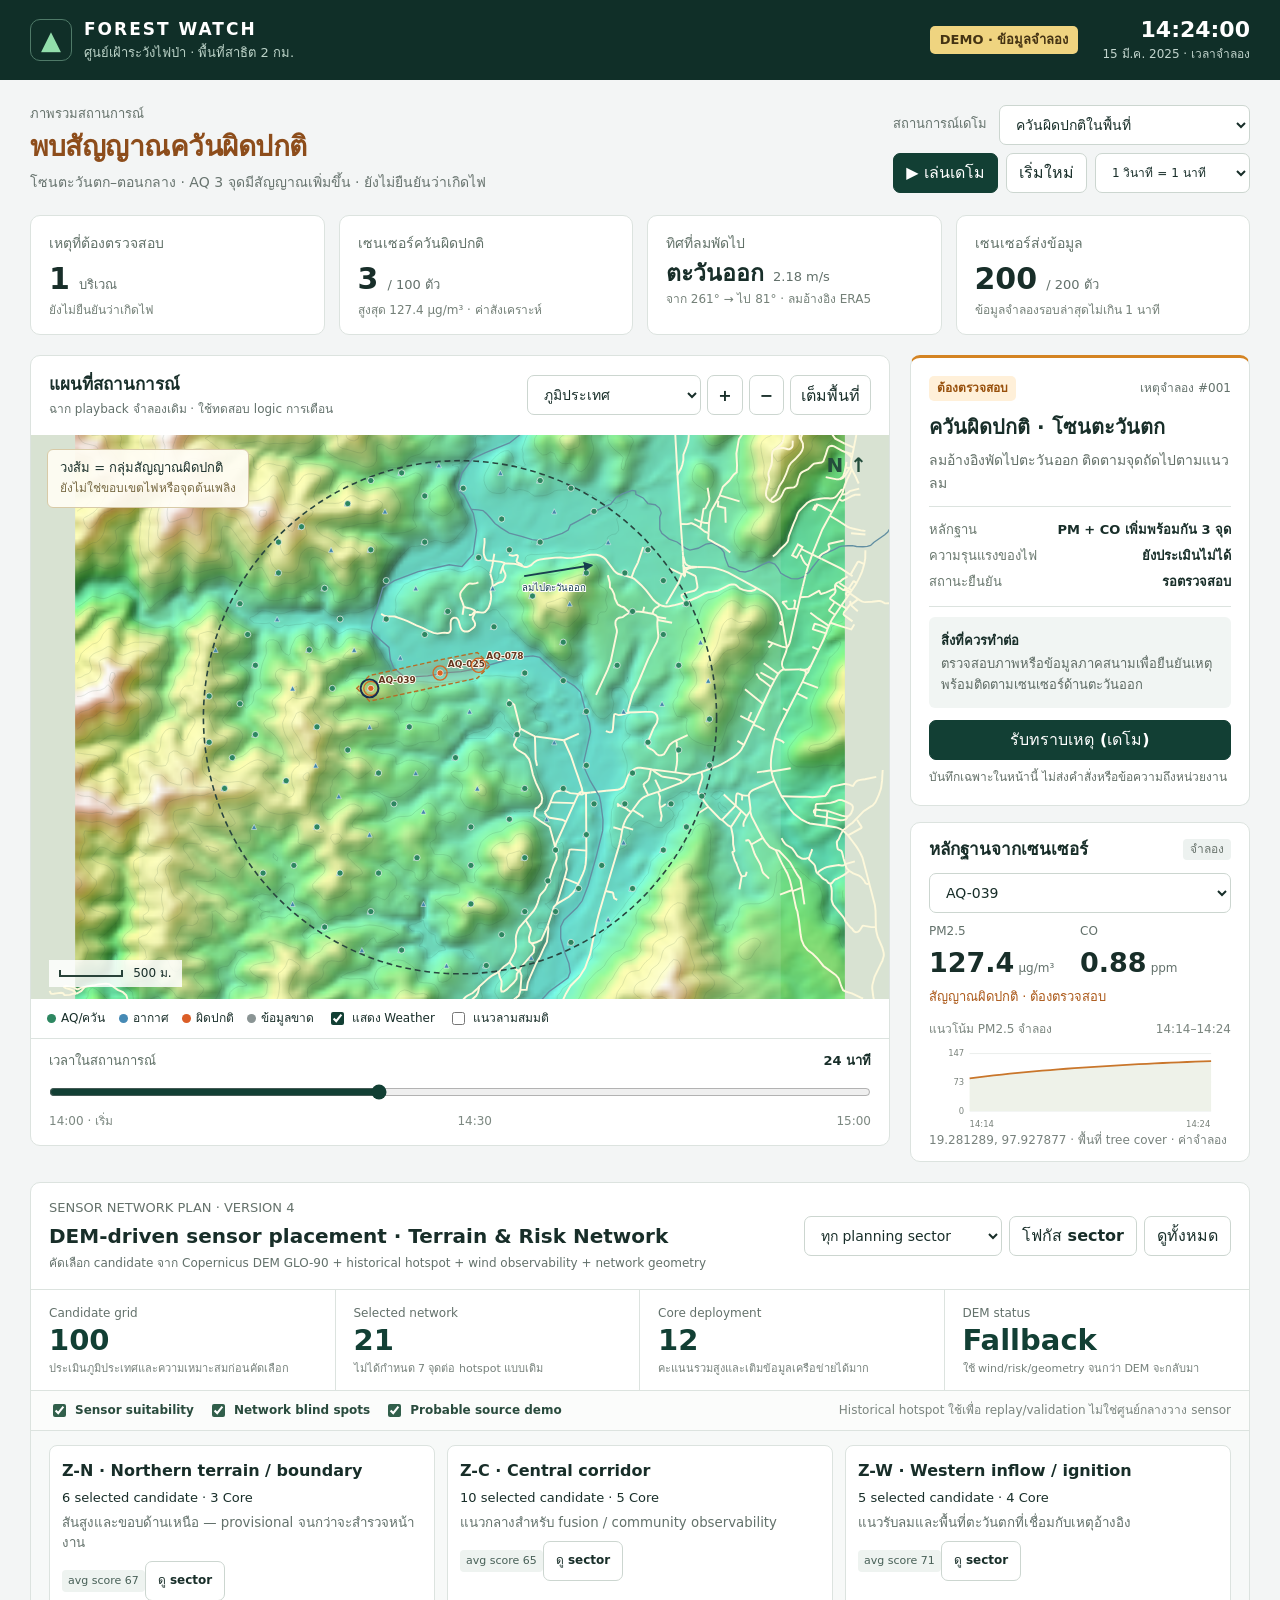
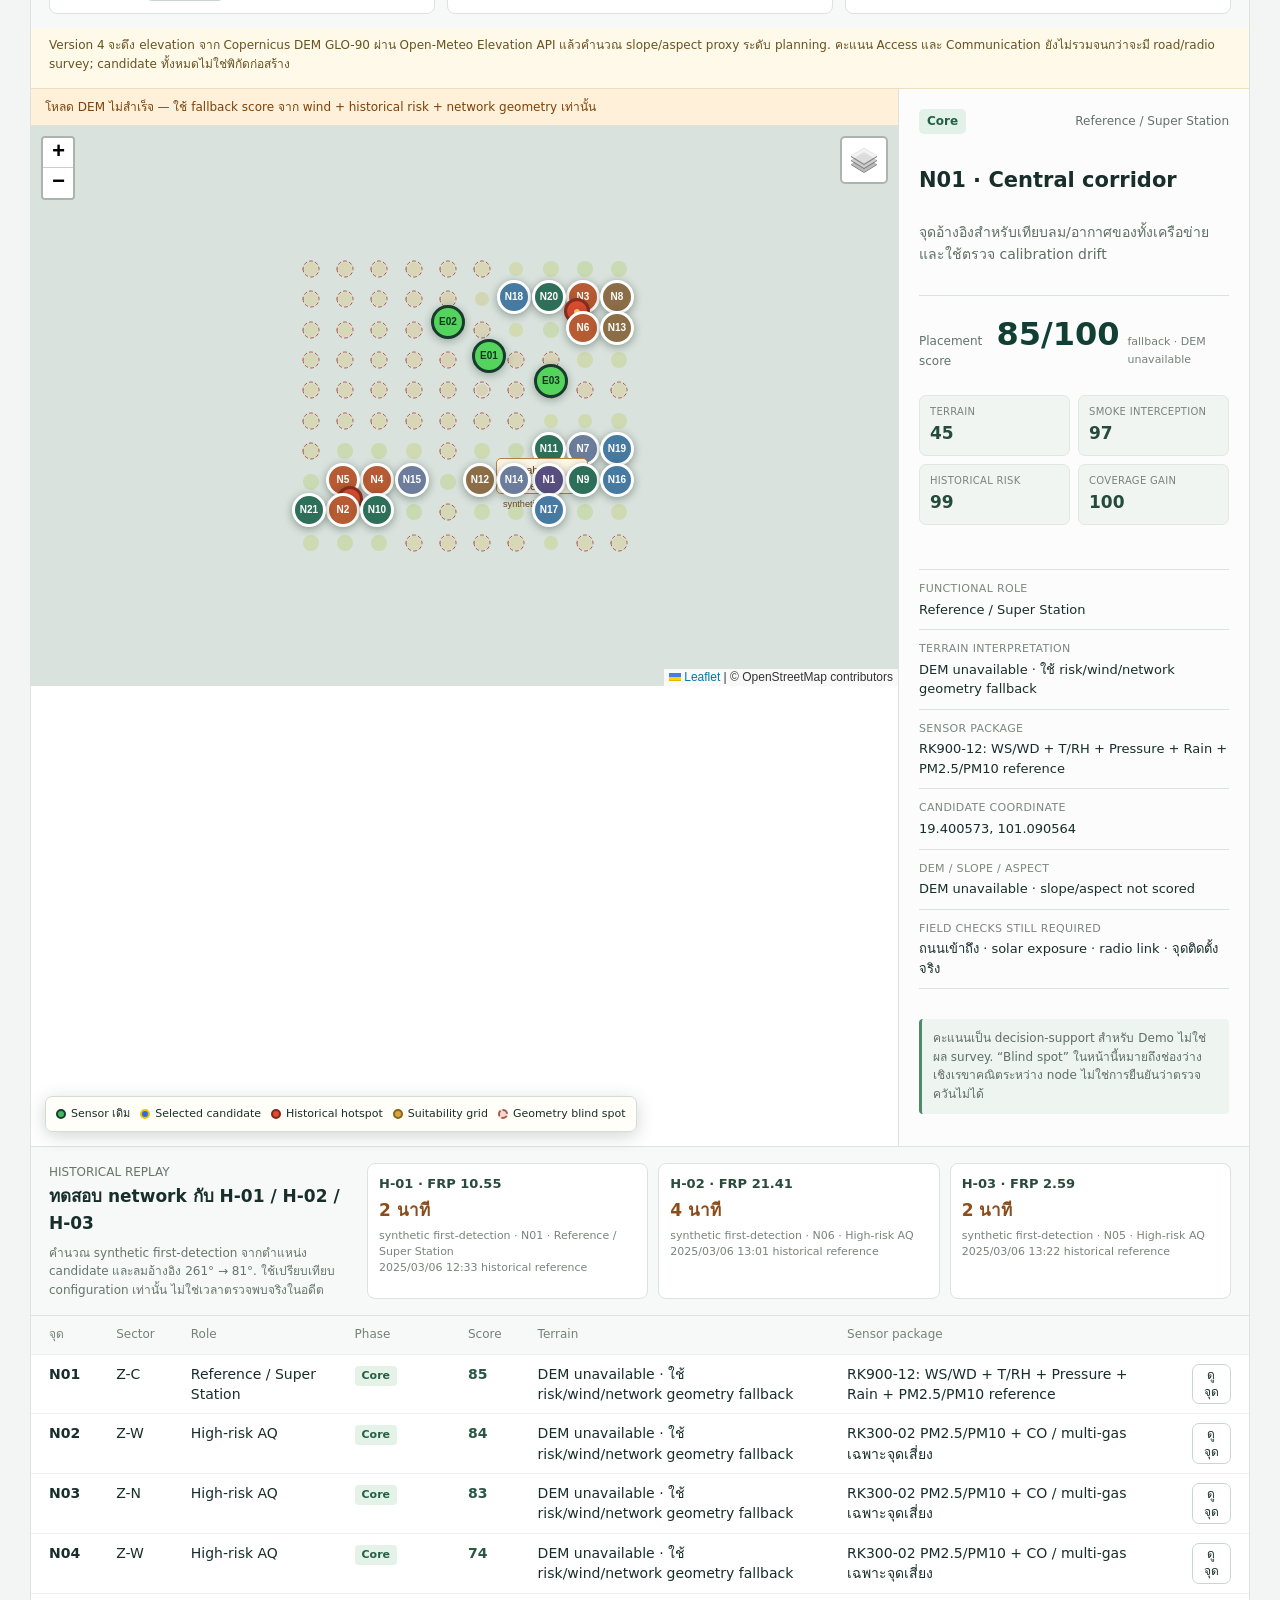
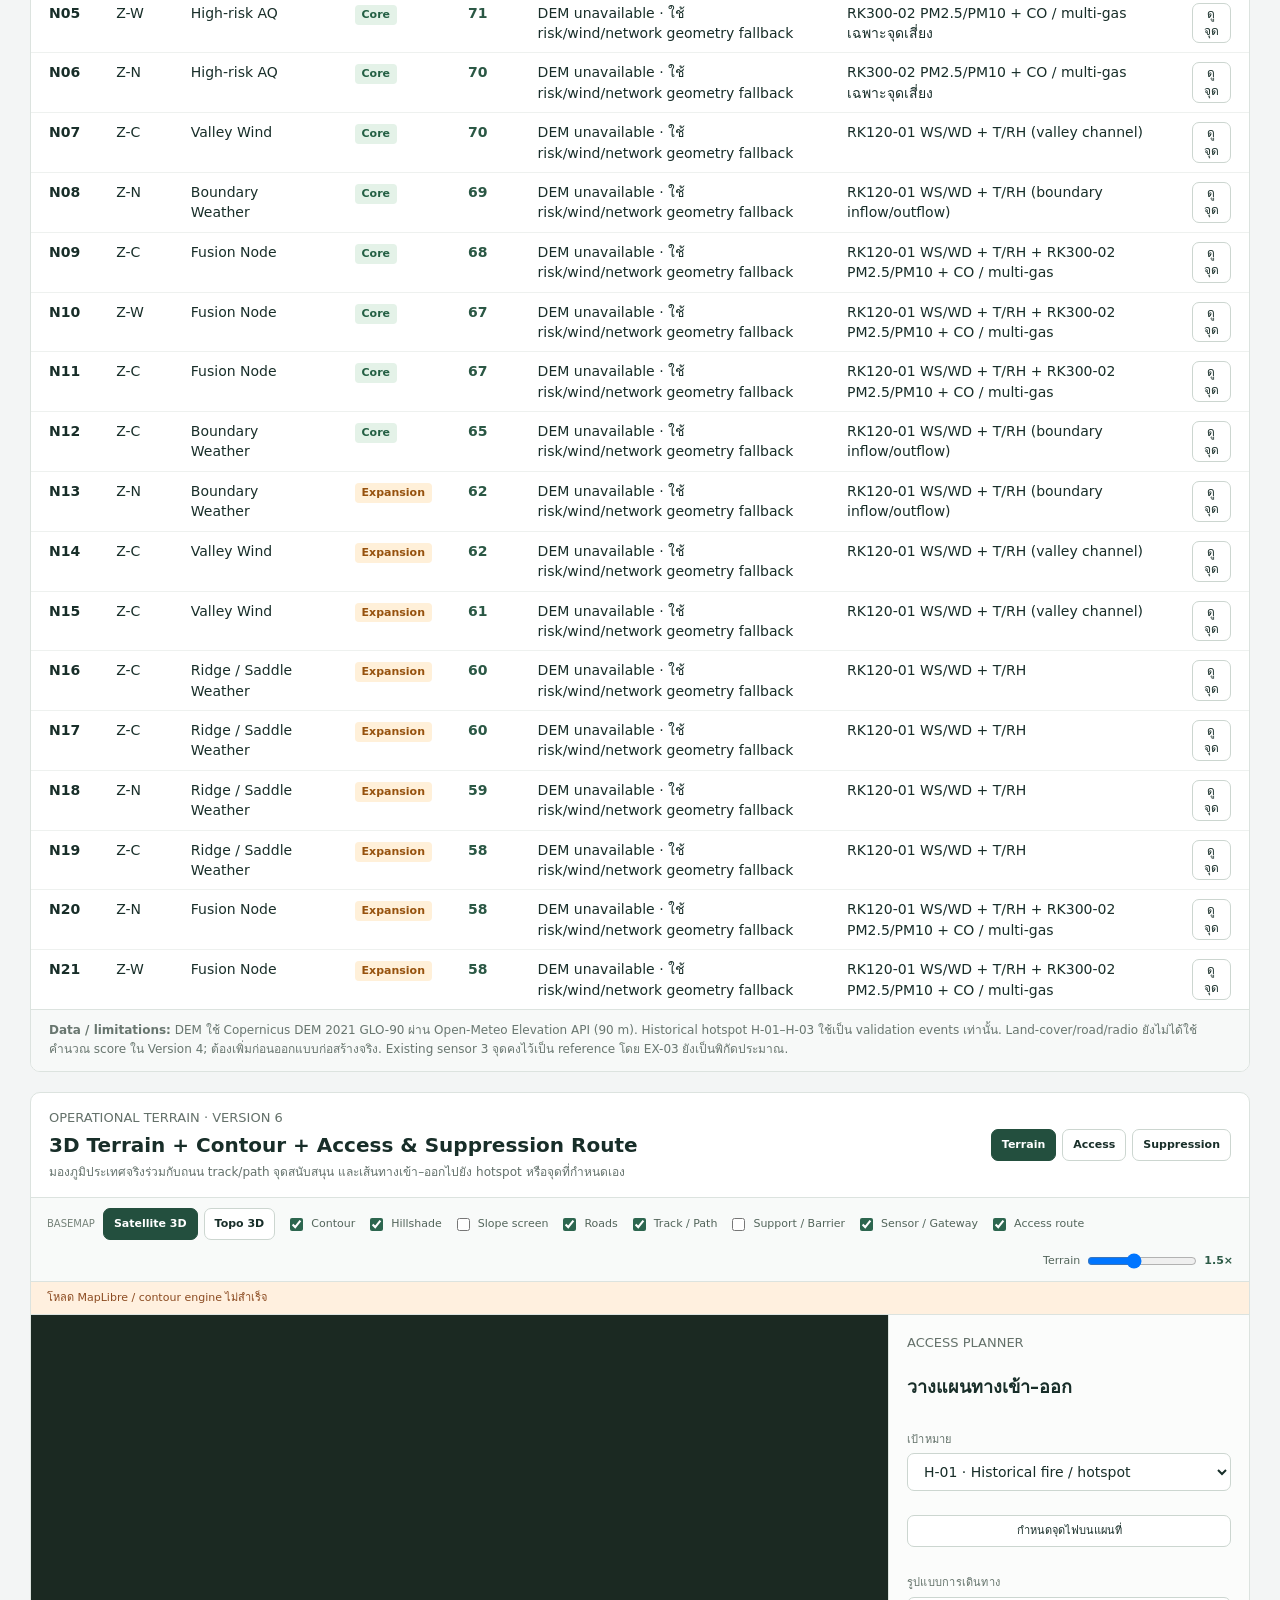
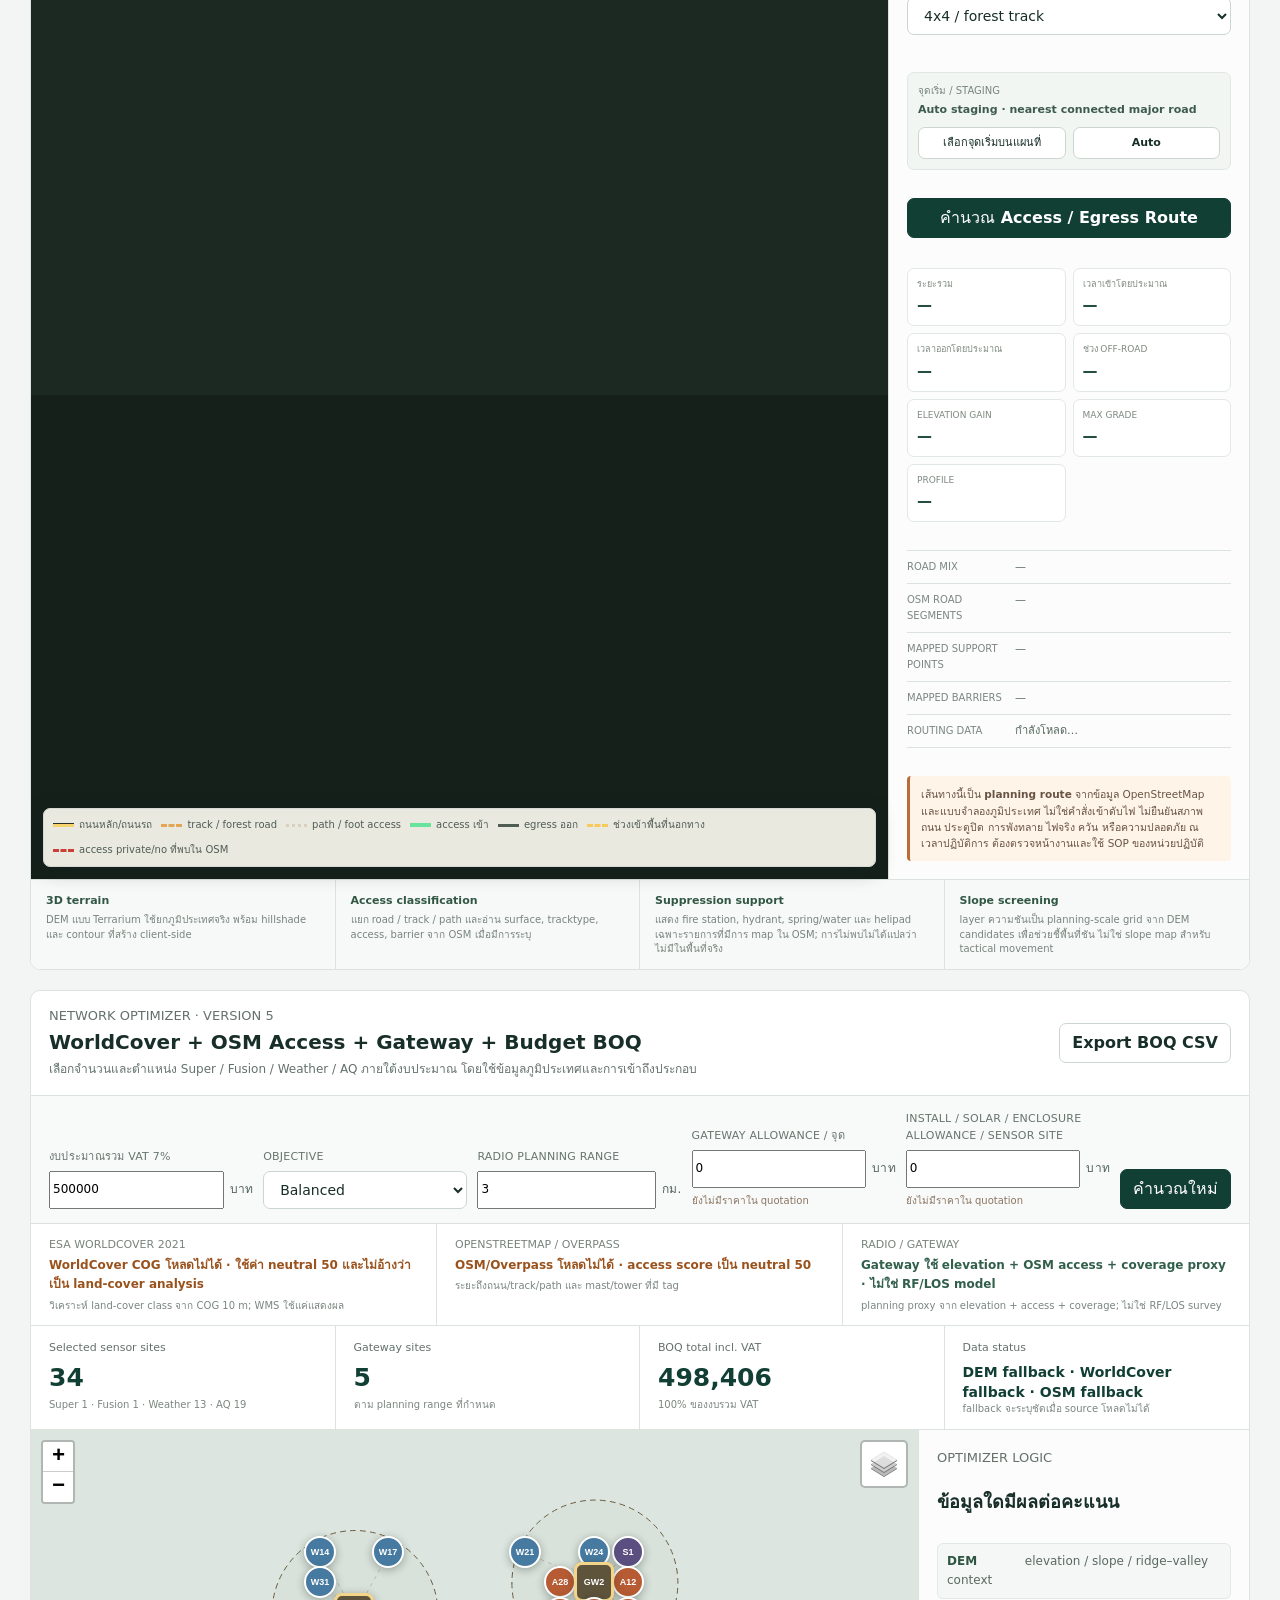
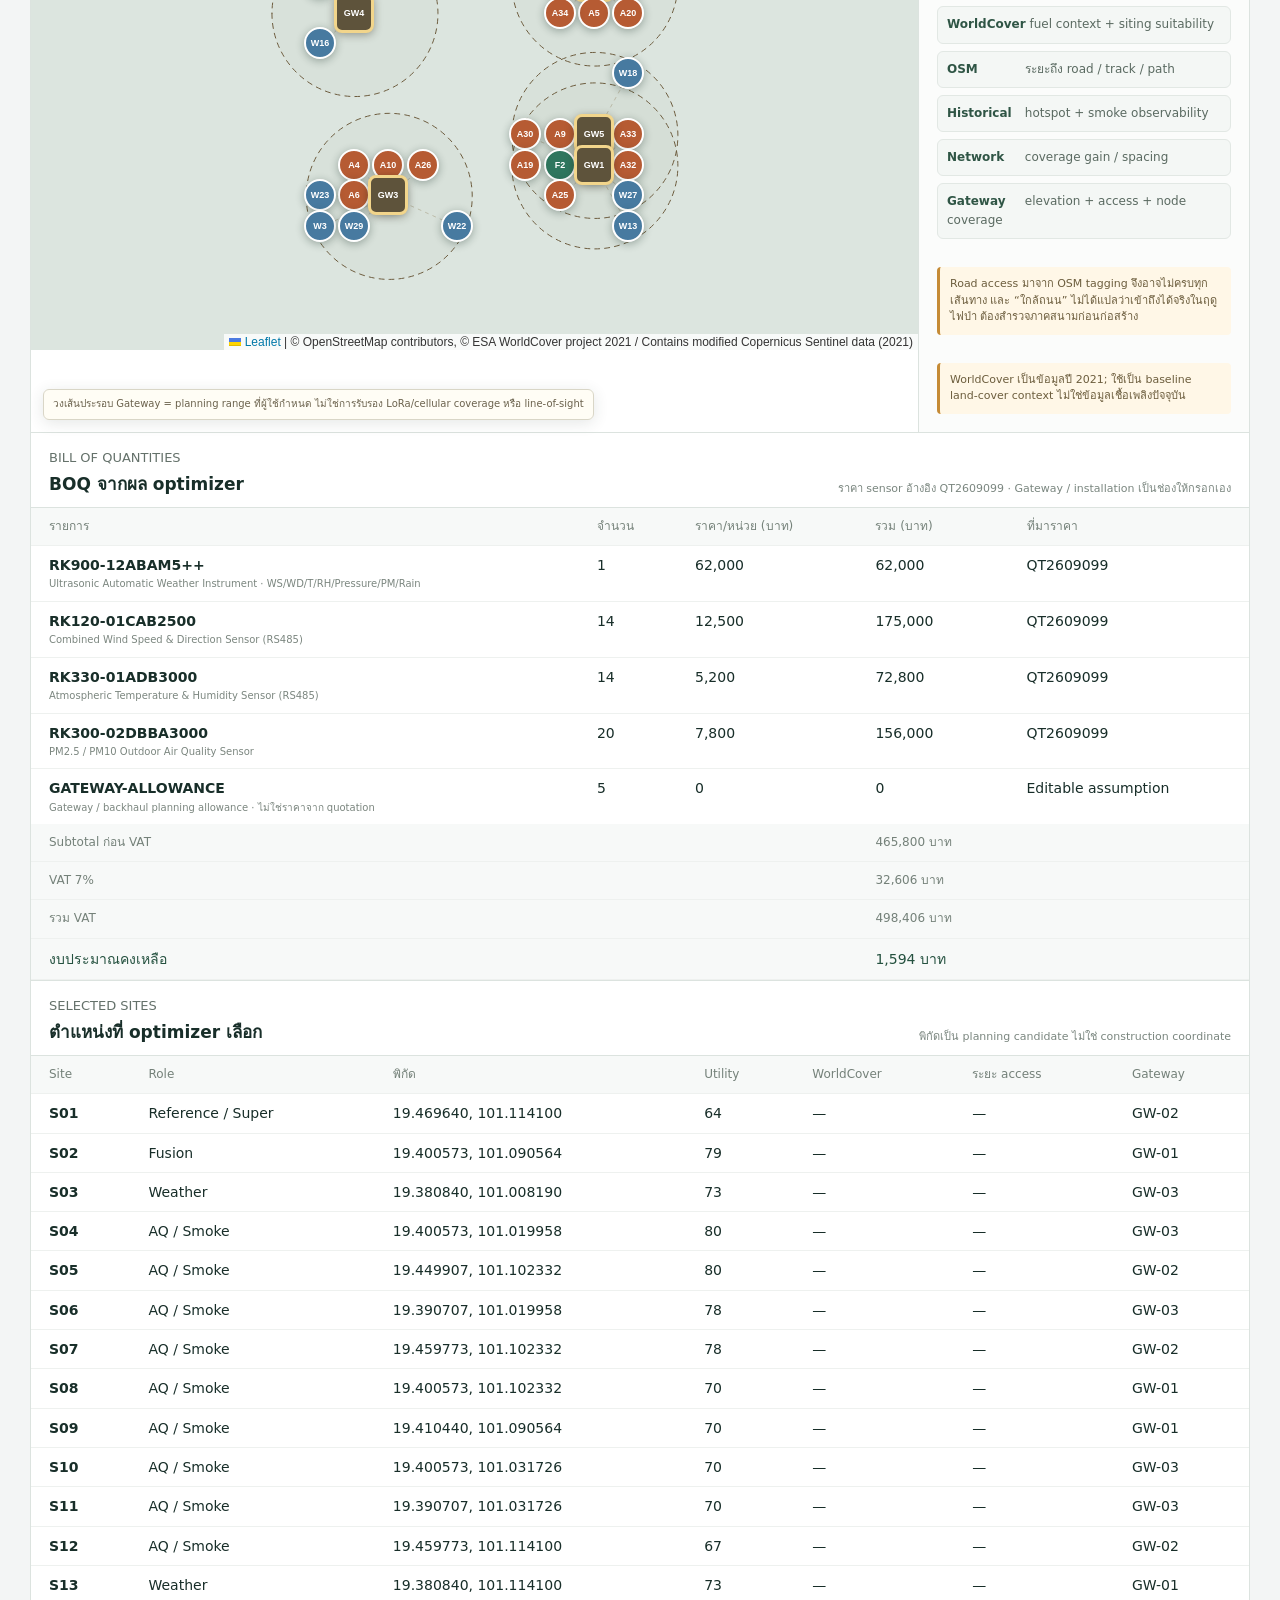
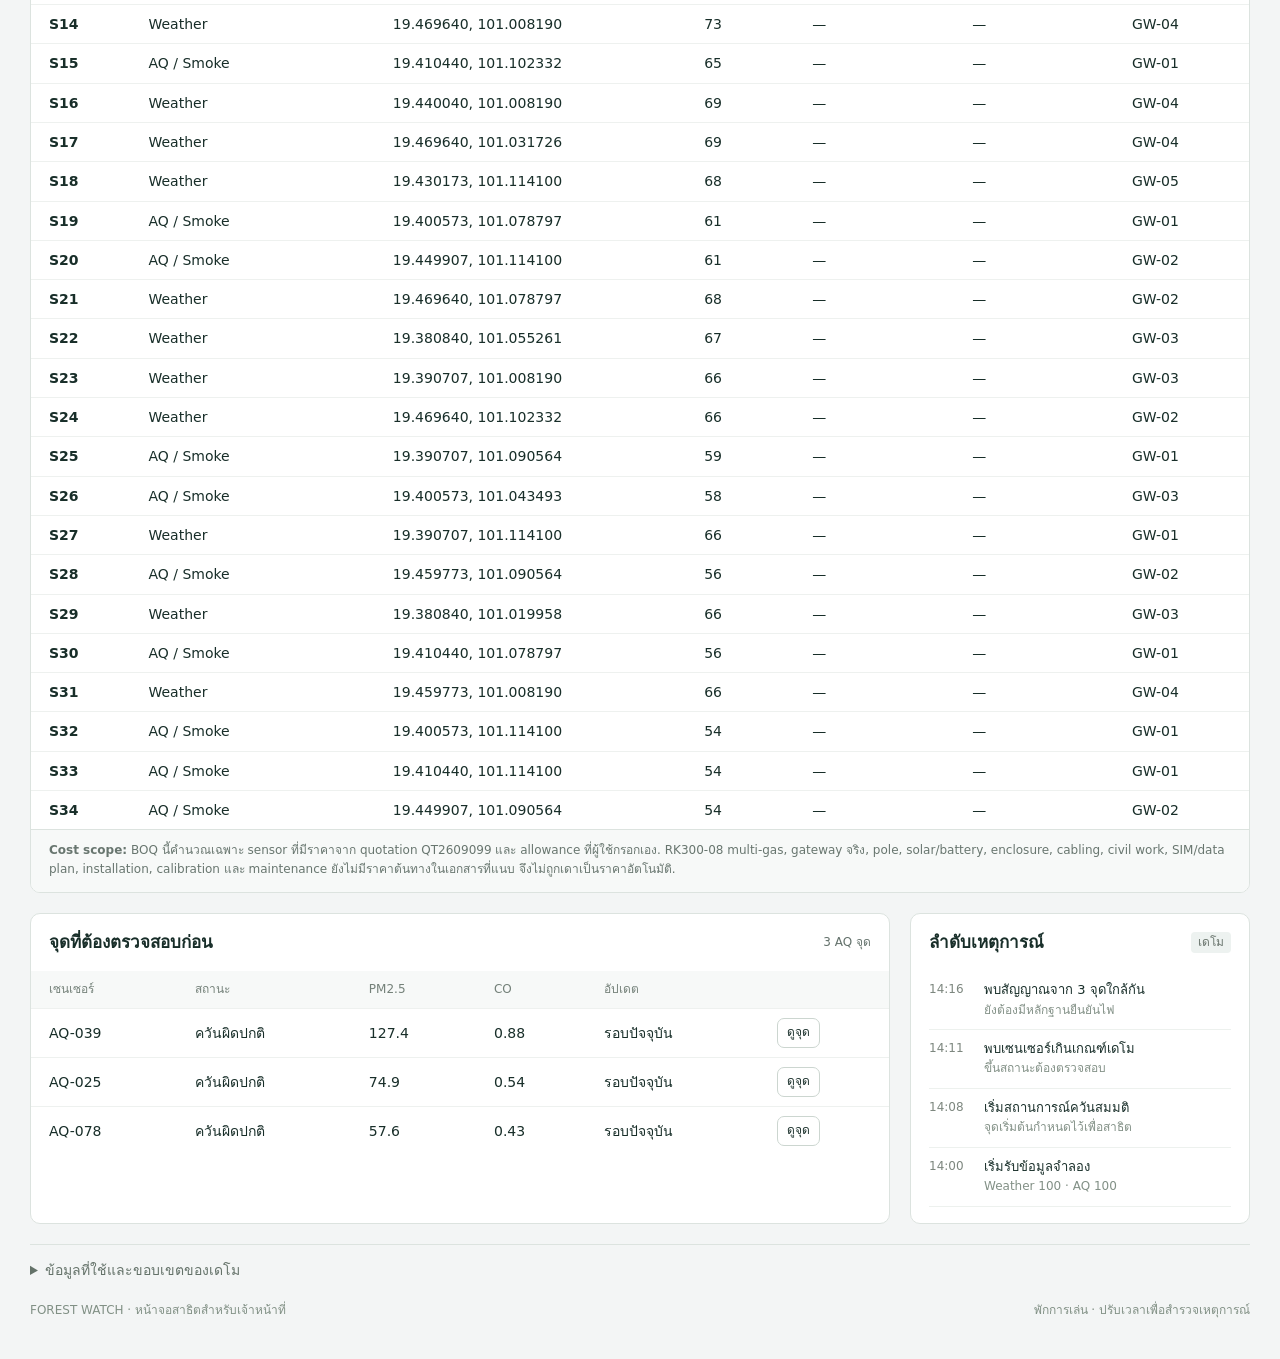
==== index.html @ edab69f2 "v6: show distinct entry and egress route metrics" ====
<!doctype html>
<html lang="th"><head><meta charset="utf-8"><meta name="viewport" content="width=device-width, initial-scale=1"><meta name="description" content="แดชบอร์ดสาธิตเฝ้าระวังไฟป่าสำหรับเจ้าหน้าที่ แผนที่ 200 เซนเซอร์และเหตุการณ์จำลอง ไม่ใช่ข้อมูลเตือนภัยจริง"><title>Forest Watch | ศูนย์เฝ้าระวังไฟป่า — DEMO</title><link rel="icon" type="image/svg+xml" href="data:image/svg+xml,%3Csvg xmlns='http://www.w3.org/2000/svg' viewBox='0 0 32 32'%3E%3Crect width='32' height='32' rx='7' fill='%230b493b'/%3E%3Cpath d='M16 5L5 23h22Z' fill='%238edf8f'/%3E%3Cpath d='M16 18v10' stroke='white' stroke-width='3'/%3E%3C/svg%3E"><link rel="stylesheet" href="style.css?v=operational-v6"><link rel="stylesheet" href="vendor/leaflet/leaflet.css" crossorigin=""><link rel="stylesheet" href="https://unpkg.com/maplibre-gl@6.11.2/dist/maplibre-gl.css"></head>
<body><header class="topbar"><div class="brand"><span class="brandmark" aria-hidden="true">▲</span><div><b>FOREST WATCH</b><span>ศูนย์เฝ้าระวังไฟป่า · พื้นที่สาธิต 2 กม.</span></div></div><div class="headright"><span class="demotag">DEMO · ข้อมูลจำลอง</span><div class="clock"><strong id="clock">14:24:00</strong><span>15 มี.ค. 2025 · เวลาจำลอง</span></div></div></header>
<main><section class="headline"><div><p class="eyebrow">ภาพรวมสถานการณ์</p><h1 id="headline">พบสัญญาณควันผิดปกติ</h1><p id="situation">กำลังเตรียมข้อมูลจำลอง…</p></div><div class="playback"><label for="scenario">สถานการณ์เดโม</label><select id="scenario"><option value="smoke">ควันผิดปกติในพื้นที่</option><option value="normal">สถานการณ์ปกติ</option><option value="outage">เซนเซอร์ขาดการติดต่อ</option></select><div class="playrow"><button id="play" class="primary">▶ เล่นเดโม</button><button id="restart" title="เริ่มสถานการณ์ใหม่">เริ่มใหม่</button><label for="speed" class="sr-only">ความเร็วเล่นเดโม</label><select id="speed"><option value="1">1 วินาที = 1 นาที</option><option value="0.25">1 วินาที = 15 วินาที</option></select></div></div></section>
<section class="metrics" aria-label="สถานะสำคัญ"><article class="metric"><span>เหตุที่ต้องตรวจสอบ</span><div><strong id="incidentcount">1</strong><em>บริเวณ</em></div><small id="incidentnote">ยังไม่ยืนยันว่าเกิดไฟ</small></article><article class="metric"><span>เซนเซอร์ควันผิดปกติ</span><div><strong id="flagcount">3</strong><em>/ 100 ตัว</em></div><small id="peak">สูงสุด — µg/m³</small></article><article class="metric"><span>ทิศที่ลมพัดไป</span><div><strong>ตะวันออก</strong><em>2.18 m/s</em></div><small>จาก 261° → ไป 81° · ลมอ้างอิง ERA5</small></article><article class="metric"><span>เซนเซอร์ส่งข้อมูล</span><div><strong id="online">200</strong><em>/ 200 ตัว</em></div><small id="freshness">ข้อมูลจำลองรอบล่าสุดไม่เกิน 1 นาที</small></article></section>
<div class="workspace"><section class="map-panel"><div class="panelhead"><div><h2>แผนที่สถานการณ์</h2><span class="muted">ฉาก playback จำลองเดิม · ใช้ทดสอบ logic การเตือน</span></div><div class="maptools"><label for="basemap" class="sr-only">พื้นแผนที่</label><select id="basemap"><option value="terrain">ภูมิประเทศ</option><option value="landcover">พื้นที่ป่า / การใช้ที่ดิน</option></select><button id="zoom-in" aria-label="ขยายแผนที่">+</button><button id="zoom-out" aria-label="ย่อแผนที่">−</button><button id="fit">เต็มพื้นที่</button></div></div>
<div class="mapstage"><svg id="map" viewBox="0 0 1000 1000" role="img" aria-label="แผนที่เซนเซอร์ แสดงจุดควันผิดปกติ และทิศทางลม"><defs><marker id="wind-arrow" viewBox="0 0 10 10" refX="8" refY="5" markerWidth="5" markerHeight="5" orient="auto"><path d="M0 0L10 5L0 10Z" fill="#183f4f"/></marker></defs><image id="raster" x="-100" y="-100" width="1200" height="1200"/><rect x="0" y="0" width="1000" height="1000" fill="#f8faf1" opacity=".13" pointer-events="none"/><g id="contours"/><g id="roads"/><circle cx="500" cy="500" r="400" fill="none" stroke="#28453f" stroke-width="2.5" stroke-dasharray="9 6"/><g id="zone"/><g id="forecast"/><g id="weather-points"/><g id="smoke-points"/><g id="gateway-points" visibility="hidden"/><g id="flags"/><circle id="selected" r="14" fill="none" stroke="#142d50" stroke-width="3" visibility="hidden"/><g id="maplabels"/></svg>
<div class="north">N ↑</div><div class="map-caption" id="mapcaption">วงส้ม = กลุ่มสัญญาณผิดปกติ<br><small>ยังไม่ใช่ขอบเขตไฟหรือจุดต้นเพลิง</small></div><div class="scalebar"><i></i>500 ม.</div></div>
<div class="maplegend"><span><i class="dot aq"></i>AQ/ควัน</span><span><i class="dot ws"></i>อากาศ</span><span><i class="dot warn"></i>ผิดปกติ</span><span><i class="dot offline"></i>ข้อมูลขาด</span><label><input id="showweather" type="checkbox" checked>แสดง Weather</label><label><input id="showforecast" type="checkbox">แนวลามสมมติ</label></div>
<div class="timeline-control"><label for="time">เวลาในสถานการณ์ <b id="elapsed">24 นาที</b></label><input id="time" type="range" min="0" max="60" value="24" step="1"><div><span>14:00 · เริ่ม</span><span>14:30</span><span>15:00</span></div></div></section>
<aside><section id="incident" class="incident-panel"><div class="section-label"><span id="severity" class="status amber">ต้องตรวจสอบ</span><span class="muted">เหตุจำลอง #001</span></div><h2 id="incidenttitle">ควันผิดปกติ · โซนตะวันตก</h2><p id="incidentdesc">พบสัญญาณจากหลายเซนเซอร์ใกล้กัน</p><div class="evidence"><div><span>หลักฐาน</span><b id="evidence-count">—</b></div><div><span>ความรุนแรงของไฟ</span><b>ยังประเมินไม่ได้</b></div><div><span>สถานะยืนยัน</span><b id="ackstate">รอตรวจสอบ</b></div></div><div class="next-step"><b>สิ่งที่ควรทำต่อ</b><p id="actiontext">ตรวจสอบภาพหรือข้อมูลภาคสนามเพื่อยืนยันเหตุ พร้อมติดตามเซนเซอร์ด้านตะวันออก</p></div><button id="ack" class="primary wide">รับทราบเหตุ (เดโม)</button><p class="tiny">บันทึกเฉพาะในหน้านี้ ไม่ส่งคำสั่งหรือข้อความถึงหน่วยงาน</p></section>
<section class="sensor-panel"><div class="panelhead compact"><h2>หลักฐานจากเซนเซอร์</h2><span class="tag">จำลอง</span></div><label class="sr-only" for="sensor-select">เลือกเซนเซอร์ควัน</label><select id="sensor-select"></select><div class="sensor-reading"><div><span>PM2.5</span><strong id="pm">—</strong><small>µg/m³</small></div><div><span>CO</span><strong id="co">—</strong><small>ppm</small></div></div><p id="sensor-status" class="sensorstatus">—</p><div class="chart-heading"><span>แนวโน้ม PM2.5 จำลอง</span><span id="chart-range">10 นาทีล่าสุด</span></div><svg id="chart" viewBox="0 0 360 120" role="img" aria-label="แนวโน้มค่าฝุ่น PM2.5 จำลองช่วง 10 นาที"><path id="chart-grid"/><path id="chart-area"/><path id="chart-line"/><g id="chart-labels"/></svg><p id="sensor-location" class="tiny"></p></section>
</aside></div>

<section class="network-plan network-v4" id="network-plan">
  <div class="panelhead plan-head">
    <div>
      <p class="eyebrow">SENSOR NETWORK PLAN · VERSION 4</p>
      <h2>DEM-driven sensor placement · Terrain & Risk Network</h2>
      <span class="muted">คัดเลือก candidate จาก Copernicus DEM GLO-90 + historical hotspot + wind observability + network geometry</span>
    </div>
    <div class="plan-actions">
      <label for="plan-zone" class="sr-only">เลือก planning sector</label>
      <select id="plan-zone">
        <option value="ALL">ทุก planning sector</option>
        <option value="Z-N">Z-N · Northern terrain</option>
        <option value="Z-C">Z-C · Central corridor</option>
        <option value="Z-W">Z-W · Western inflow</option>
      </select>
      <button id="plan-focus">โฟกัส sector</button>
      <button id="plan-fit">ดูทั้งหมด</button>
    </div>
  </div>

  <div class="plan-metrics" aria-label="สรุปเครือข่ายเซนเซอร์">
    <div><span>Candidate grid</span><strong id="plan-candidate-count">100</strong><small>ประเมินภูมิประเทศและความเหมาะสมก่อนคัดเลือก</small></div>
    <div><span>Selected network</span><strong id="plan-selected-count">21</strong><small>ไม่ได้กำหนด 7 จุดต่อ hotspot แบบเดิม</small></div>
    <div><span>Core deployment</span><strong id="plan-core-count">—</strong><small>คะแนนรวมสูงและเติมข้อมูลเครือข่ายได้มาก</small></div>
    <div><span>DEM status</span><strong id="plan-dem-metric">…</strong><small id="plan-dem-note">กำลังโหลด Copernicus GLO-90</small></div>
  </div>

  <div class="plan-layerbar" aria-label="ชั้นข้อมูลวางแผน">
    <label><input id="plan-heat" type="checkbox" checked> Sensor suitability</label>
    <label><input id="plan-blind" type="checkbox" checked> Network blind spots</label>
    <label><input id="plan-source" type="checkbox" checked> Probable source demo</label>
    <span>Historical hotspot ใช้เพื่อ replay/validation ไม่ใช่ศูนย์กลางวาง sensor</span>
  </div>

  <div class="plan-zone-summary" id="plan-zone-summary" aria-label="planning sectors และ historical replay"></div>
  <p class="plan-scope-note" id="plan-scope-note">Version 4 จะดึง elevation จาก Copernicus DEM GLO-90 ผ่าน Open-Meteo Elevation API แล้วคำนวณ slope/aspect proxy ระดับ planning. คะแนน Access และ Communication ยังไม่รวมจนกว่าจะมี road/radio survey; candidate ทั้งหมดไม่ใช่พิกัดก่อสร้าง</p>

  <div class="plan-layout">
    <div class="plan-map-card">
      <p id="plan-map-status" class="plan-map-status" role="status" aria-live="polite" data-state="loading">กำลังเตรียมแผนที่และ DEM…</p>
      <div id="network-map" role="img" aria-label="แผนที่ DEM-driven sensor suitability, blind spots, historical hotspots และ sensor candidates"></div>
      <div class="plan-legend">
        <span><i class="plan-dot existing"></i>Sensor เดิม</span>
        <span><i class="plan-dot proposed"></i>Selected candidate</span>
        <span><i class="plan-dot hotspot"></i>Historical hotspot</span>
        <span><i class="plan-dot heat"></i>Suitability grid</span>
        <span><i class="plan-dot blind"></i>Geometry blind spot</span>
      </div>
    </div>

    <aside class="plan-detail" id="plan-detail">
      <div class="section-label"><span class="status green" id="plan-phase">Core</span><span class="muted" id="plan-kind">Fusion Node</span></div>
      <h2 id="plan-title">กำลังคำนวณ candidate…</h2>
      <p id="plan-role">ใช้ DEM + wind + historical risk + network geometry เพื่อเลือกตำแหน่ง</p>

      <div class="plan-score-total">
        <span>Placement score</span>
        <strong id="plan-score-total">—</strong>
        <small id="plan-score-confidence">planning model</small>
      </div>
      <div class="plan-score-grid">
        <div><span>Terrain</span><b id="score-terrain">—</b></div>
        <div><span>Smoke interception</span><b id="score-smoke">—</b></div>
        <div><span>Historical risk</span><b id="score-risk">—</b></div>
        <div><span>Coverage gain</span><b id="score-coverage">—</b></div>
      </div>

      <dl class="plan-dl">
        <div><dt>Functional role</dt><dd id="plan-functional-role">—</dd></div>
        <div><dt>Terrain interpretation</dt><dd id="plan-terrain">—</dd></div>
        <div><dt>Sensor package</dt><dd id="plan-package">—</dd></div>
        <div><dt>Candidate coordinate</dt><dd id="plan-coord">—</dd></div>
        <div><dt>DEM / slope / aspect</dt><dd id="plan-distance">—</dd></div>
        <div><dt>Field checks still required</dt><dd id="plan-field-check">ถนนเข้าถึง · solar exposure · radio link · จุดติดตั้งจริง</dd></div>
      </dl>
      <p class="plan-note">คะแนนเป็น decision-support สำหรับ Demo ไม่ใช่ผล survey. “Blind spot” ในหน้านี้หมายถึงช่องว่างเชิงเรขาคณิตระหว่าง node ไม่ใช่การยืนยันว่าตรวจควันไม่ได้</p>
    </aside>
  </div>

  <div class="plan-replay" id="plan-replay">
    <div>
      <p class="eyebrow">HISTORICAL REPLAY</p>
      <h3>ทดสอบ network กับ H-01 / H-02 / H-03</h3>
      <p>คำนวณ synthetic first-detection จากตำแหน่ง candidate และลมอ้างอิง 261° → 81°. ใช้เปรียบเทียบ configuration เท่านั้น ไม่ใช่เวลาตรวจพบจริงในอดีต</p>
    </div>
    <div id="plan-replay-cards" class="plan-replay-cards"></div>
  </div>

  <div class="plan-table-wrap">
    <table class="plan-table">
      <thead><tr><th>จุด</th><th>Sector</th><th>Role</th><th>Phase</th><th>Score</th><th>Terrain</th><th>Sensor package</th><th></th></tr></thead>
      <tbody id="plan-table-body"></tbody>
    </table>
  </div>

  <div class="plan-footnote">
    <b>Data / limitations:</b>
    DEM ใช้ Copernicus DEM 2021 GLO-90 ผ่าน Open-Meteo Elevation API (90 m). Historical hotspot H-01–H-03 ใช้เป็น validation events เท่านั้น.
    Land-cover/road/radio ยังไม่ได้ใช้คำนวณ score ใน Version 4; ต้องเพิ่มก่อนออกแบบก่อสร้างจริง. Existing sensor 3 จุดคงไว้เป็น reference โดย EX-03 ยังเป็นพิกัดประมาณ.
  </div>
</section>


<section class="operational-3d" id="operational-3d">
  <div class="panelhead op-head">
    <div>
      <p class="eyebrow">OPERATIONAL TERRAIN · VERSION 6</p>
      <h2>3D Terrain + Contour + Access & Suppression Route</h2>
      <span class="muted">มองภูมิประเทศจริงร่วมกับถนน track/path จุดสนับสนุน และเส้นทางเข้า–ออกไปยัง hotspot หรือจุดที่กำหนดเอง</span>
    </div>
    <div class="op-mode-buttons" role="group" aria-label="Operational map mode">
      <button type="button" data-op-mode="terrain" class="active">Terrain</button>
      <button type="button" data-op-mode="access">Access</button>
      <button type="button" data-op-mode="suppression">Suppression</button>
    </div>
  </div>

  <div class="op-toolbar">
    <div class="op-basemap">
      <span>Basemap</span>
      <button type="button" data-basemap="satellite" class="active">Satellite 3D</button>
      <button type="button" data-basemap="topo">Topo 3D</button>
    </div>
    <label><input id="op-contours" type="checkbox" checked> Contour</label>
    <label><input id="op-hillshade" type="checkbox" checked> Hillshade</label>
    <label><input id="op-slope" type="checkbox"> Slope screen</label>
    <label><input id="op-roads" type="checkbox" checked> Roads</label>
    <label><input id="op-tracks" type="checkbox" checked> Track / Path</label>
    <label><input id="op-support" type="checkbox"> Support / Barrier</label>
    <label><input id="op-assets" type="checkbox" checked> Sensor / Gateway</label>
    <label><input id="op-route-layer" type="checkbox" checked> Access route</label>
    <label class="op-exaggeration">Terrain <input id="op-exaggeration" type="range" min="1" max="2.2" step="0.1" value="1.5"><b id="op-exag-value">1.5×</b></label>
  </div>

  <p id="op-status" class="op-status" data-state="loading" role="status" aria-live="polite">กำลังเตรียม 3D terrain และ access network…</p>

  <div class="op-layout">
    <div class="op-map-card">
      <div id="operational-3d-map" role="img" aria-label="แผนที่ภูมิประเทศสามมิติ contour ถนน เส้นทางเข้าถึง และเส้นทางสำหรับวางแผนเข้าพื้นที่ไฟป่า"></div>
      <div class="op-map-key">
        <span><i class="op-key road"></i>ถนนหลัก/ถนนรถ</span>
        <span><i class="op-key track"></i>track / forest road</span>
        <span><i class="op-key path"></i>path / foot access</span>
        <span><i class="op-key route"></i>access เข้า</span><span><i class="op-key egress"></i>egress ออก</span>
        <span><i class="op-key offroad"></i>ช่วงเข้าพื้นที่นอกทาง</span>
        <span><i class="op-key blocked"></i>access private/no ที่พบใน OSM</span>
      </div>
    </div>

    <aside class="op-command">
      <p class="eyebrow">ACCESS PLANNER</p>
      <h3>วางแผนทางเข้า–ออก</h3>
      <label>เป้าหมาย
        <select id="op-target"></select>
      </label>
      <div class="op-inline-actions">
        <button id="op-pick-target" type="button">กำหนดจุดไฟบนแผนที่</button>
      </div>
      <label>รูปแบบการเดินทาง
        <select id="op-profile">
          <option value="vehicle">รถทั่วไป</option>
          <option value="4x4" selected>4x4 / forest track</option>
          <option value="foot">เดินเท้า</option>
        </select>
      </label>
      <div class="op-start-box">
        <span>จุดเริ่ม / staging</span>
        <b id="op-start-mode">Auto staging · nearest connected major road</b>
        <div class="op-inline-actions">
          <button id="op-pick-start" type="button">เลือกจุดเริ่มบนแผนที่</button>
          <button id="op-auto-start" type="button">Auto</button>
        </div>
      </div>
      <button id="op-route" class="primary wide" type="button">คำนวณ Access / Egress Route</button>

      <div class="op-route-metrics">
        <div><span>ระยะรวม</span><strong id="op-route-distance">—</strong></div>
        <div><span>เวลาเข้าโดยประมาณ</span><strong id="op-route-time">—</strong></div><div><span>เวลาออกโดยประมาณ</span><strong id="op-egress-time">—</strong></div>
        <div><span>ช่วง off-road</span><strong id="op-offroad-distance">—</strong></div>
        <div><span>Elevation gain</span><strong id="op-elevation-gain">—</strong></div>
        <div><span>Max grade</span><strong id="op-max-grade">—</strong></div>
        <div><span>Profile</span><strong id="op-route-profile">—</strong></div>
      </div>
      <dl class="op-route-detail">
        <div><dt>Road mix</dt><dd id="op-route-surface">—</dd></div>
        <div><dt>OSM road segments</dt><dd id="op-road-count">—</dd></div>
        <div><dt>Mapped support points</dt><dd id="op-support-count">—</dd></div>
        <div><dt>Mapped barriers</dt><dd id="op-barrier-count">—</dd></div>
        <div><dt>Routing data</dt><dd id="op-route-data">กำลังโหลด…</dd></div>
      </dl>
      <p class="op-safety-note">เส้นทางนี้เป็น <b>planning route</b> จากข้อมูล OpenStreetMap และแบบจำลองภูมิประเทศ ไม่ใช่คำสั่งเข้าดับไฟ ไม่ยืนยันสภาพถนน ประตูปิด การพังทลาย ไฟจริง ควัน หรือความปลอดภัย ณ เวลาปฏิบัติการ ต้องตรวจหน้างานและใช้ SOP ของหน่วยปฏิบัติ</p>
    </aside>
  </div>

  <div class="op-notes">
    <article><b>3D terrain</b><span>DEM แบบ Terrarium ใช้ยกภูมิประเทศจริง พร้อม hillshade และ contour ที่สร้าง client-side</span></article>
    <article><b>Access classification</b><span>แยก road / track / path และอ่าน surface, tracktype, access, barrier จาก OSM เมื่อมีการระบุ</span></article>
    <article><b>Suppression support</b><span>แสดง fire station, hydrant, spring/water และ helipad เฉพาะรายการที่มีการ map ใน OSM; การไม่พบไม่ได้แปลว่าไม่มีในพื้นที่จริง</span></article>
    <article><b>Slope screening</b><span>layer ความชันเป็น planning-scale grid จาก DEM candidates เพื่อช่วยชี้พื้นที่ชัน ไม่ใช่ slope map สำหรับ tactical movement</span></article>
  </div>
</section>

<section class="optimizer-panel" id="budget-optimizer" data-ready="false">
  <div class="panelhead optimizer-head">
    <div>
      <p class="eyebrow">NETWORK OPTIMIZER · VERSION 5</p>
      <h2>WorldCover + OSM Access + Gateway + Budget BOQ</h2>
      <span class="muted">เลือกจำนวนและตำแหน่ง Super / Fusion / Weather / AQ ภายใต้งบประมาณ โดยใช้ข้อมูลภูมิประเทศและการเข้าถึงประกอบ</span>
    </div>
    <button id="opt-export" type="button">Export BOQ CSV</button>
  </div>

  <div class="optimizer-controls">
    <label>งบประมาณรวม VAT 7%
      <span class="input-money"><input id="opt-budget" type="number" min="50000" step="10000" value="500000"> บาท</span>
    </label>
    <label>Objective
      <select id="opt-objective">
        <option value="balanced">Balanced</option>
        <option value="early">Early detection</option>
        <option value="coverage">Coverage / wind field</option>
        <option value="access">Field access</option>
        <option value="cost">Cost efficiency</option>
      </select>
    </label>
    <label>Radio planning range
      <span class="input-money"><input id="opt-radio-range" type="number" min="0.5" max="10" step="0.5" value="3"> กม.</span>
    </label>
    <label>Gateway allowance / จุด
      <span class="input-money"><input id="opt-gateway-cost" type="number" min="0" step="1000" value="0"> บาท</span>
      <small>ยังไม่มีราคาใน quotation</small>
    </label>
    <label>Install / solar / enclosure allowance / sensor site
      <span class="input-money"><input id="opt-install-cost" type="number" min="0" step="1000" value="0"> บาท</span>
      <small>ยังไม่มีราคาใน quotation</small>
    </label>
    <button id="opt-run" class="primary" type="button">คำนวณใหม่</button>
  </div>

  <div class="optimizer-data-status">
    <article><span>ESA WorldCover 2021</span><b id="opt-worldcover-status" data-state="loading">กำลังโหลด…</b><small>วิเคราะห์ land-cover class จาก COG 10 m; WMS ใช้แค่แสดงผล</small></article>
    <article><span>OpenStreetMap / Overpass</span><b id="opt-osm-status" data-state="loading">กำลังโหลด…</b><small>ระยะถึงถนน/track/path และ mast/tower ที่มี tag</small></article>
    <article><span>Radio / Gateway</span><b id="opt-radio-status" data-state="loading">รอข้อมูล…</b><small>planning proxy จาก elevation + access + coverage; ไม่ใช่ RF/LOS survey</small></article>
  </div>

  <div class="optimizer-metrics">
    <div><span>Selected sensor sites</span><strong id="opt-node-count">—</strong><small id="opt-counts">—</small></div>
    <div><span>Gateway sites</span><strong id="opt-gateway-count">—</strong><small>ตาม planning range ที่กำหนด</small></div>
    <div><span>BOQ total incl. VAT</span><strong id="opt-total-cost">—</strong><small id="opt-budget-use">—</small></div>
    <div><span>Data status</span><strong class="optimizer-data-summary" id="opt-data-summary">กำลังประมวลผล</strong><small>fallback จะระบุชัดเมื่อ source โหลดไม่ได้</small></div>
  </div>

  <div class="optimizer-layout">
    <div class="optimizer-map-card">
      <div id="optimizer-map" role="img" aria-label="แผนที่ผลการเลือก sensor และ gateway จาก budget optimizer"></div>
      <div class="optimizer-map-note">วงเส้นประรอบ Gateway = planning range ที่ผู้ใช้กำหนด ไม่ใช่การรับรอง LoRa/cellular coverage หรือ line-of-sight</div>
    </div>
    <aside class="optimizer-method">
      <p class="eyebrow">OPTIMIZER LOGIC</p>
      <h3>ข้อมูลใดมีผลต่อคะแนน</h3>
      <div class="optimizer-score-list">
        <span><b>DEM</b> elevation / slope / ridge–valley context</span>
        <span><b>WorldCover</b> fuel context + siting suitability</span>
        <span><b>OSM</b> ระยะถึง road / track / path</span>
        <span><b>Historical</b> hotspot + smoke observability</span>
        <span><b>Network</b> coverage gain / spacing</span>
        <span><b>Gateway</b> elevation + access + node coverage</span>
      </div>
      <p class="optimizer-warning">Road access มาจาก OSM tagging จึงอาจไม่ครบทุกเส้นทาง และ “ใกล้ถนน” ไม่ได้แปลว่าเข้าถึงได้จริงในฤดูไฟป่า ต้องสำรวจภาคสนามก่อนก่อสร้าง</p>
      <p class="optimizer-warning">WorldCover เป็นข้อมูลปี 2021; ใช้เป็น baseline land-cover context ไม่ใช่ข้อมูลเชื้อเพลิงปัจจุบัน</p>
    </aside>
  </div>

  <div class="optimizer-subhead">
    <div><p class="eyebrow">BILL OF QUANTITIES</p><h3>BOQ จากผล optimizer</h3></div>
    <span>ราคา sensor อ้างอิง QT2609099 · Gateway / installation เป็นช่องให้กรอกเอง</span>
  </div>
  <div class="plan-table-wrap">
    <table class="plan-table optimizer-boq">
      <thead><tr><th>รายการ</th><th>จำนวน</th><th>ราคา/หน่วย (บาท)</th><th>รวม (บาท)</th><th>ที่มาราคา</th></tr></thead>
      <tbody id="boq-body"></tbody>
      <tfoot>
        <tr><th colspan="3">Subtotal ก่อน VAT</th><th id="boq-ex">—</th><th></th></tr>
        <tr><th colspan="3">VAT 7%</th><th id="boq-vat">—</th><th></th></tr>
        <tr><th colspan="3">รวม VAT</th><th id="boq-total">—</th><th></th></tr>
        <tr><th colspan="3">งบประมาณคงเหลือ</th><th id="boq-budget-left">—</th><th></th></tr>
      </tfoot>
    </table>
  </div>

  <div class="optimizer-subhead">
    <div><p class="eyebrow">SELECTED SITES</p><h3>ตำแหน่งที่ optimizer เลือก</h3></div>
    <span>พิกัดเป็น planning candidate ไม่ใช่ construction coordinate</span>
  </div>
  <div class="plan-table-wrap">
    <table class="plan-table optimizer-sites">
      <thead><tr><th>Site</th><th>Role</th><th>พิกัด</th><th>Utility</th><th>WorldCover</th><th>ระยะ access</th><th>Gateway</th></tr></thead>
      <tbody id="opt-sites-body"></tbody>
    </table>
  </div>

  <div class="plan-footnote">
    <b>Cost scope:</b> BOQ นี้คำนวณเฉพาะ sensor ที่มีราคาจาก quotation QT2609099 และ allowance ที่ผู้ใช้กรอกเอง.
    RK300-08 multi-gas, gateway จริง, pole, solar/battery, enclosure, cabling, civil work, SIM/data plan, installation, calibration และ maintenance ยังไม่มีราคาต้นทางในเอกสารที่แนบ จึงไม่ถูกเดาเป็นราคาอัตโนมัติ.
  </div>
</section>
<section class="bottom-grid"><article class="tablepanel"><div class="panelhead"><h2>จุดที่ต้องตรวจสอบก่อน</h2><span id="table-count" class="muted">—</span></div><div class="tablewrap"><table><thead><tr><th>เซนเซอร์</th><th>สถานะ</th><th>PM2.5</th><th>CO</th><th>อัปเดต</th><th></th></tr></thead><tbody id="sensor-table"></tbody></table></div></article><article class="eventpanel"><div class="panelhead"><h2>ลำดับเหตุการณ์</h2><span class="tag">เดโม</span></div><ol id="events"></ol></article></section>
<details class="method"><summary>ข้อมูลที่ใช้และขอบเขตของเดโม</summary><p>แผนที่ playback ด้านบนใช้ Copernicus GLO-30, ESA WorldCover 2021 และ OpenStreetMap จากงานเดิม ตำแหน่ง Weather 100 และ AQ 100 เป็นจุดเสนอสำหรับเดโม ค่าควัน สถานะการสื่อสาร และลำดับเหตุการณ์สังเคราะห์ทั้งหมด ไม่ได้เชื่อมอุปกรณ์จริง</p><p>Sensor Network Plan Version 4 เลิกวาง N8–N21 แบบ bearing/radius รอบ hotspot และใช้ candidate grid ที่ประเมินด้วย Copernicus DEM GLO-90, slope/aspect proxy, historical hotspot proximity, wind-based smoke interception และ network geometry แทน Hotspot H-01–H-03 ถูกใช้เป็น historical replay/validation events ไม่ใช่ศูนย์กลาง network. คะแนนยังไม่รวม road/access และ radio survey จึงยังไม่ใช่พิกัดก่อสร้าง</p><p>ลม 2.18 m/s จาก 261° มาจาก ERA5 วันที่ 15 มี.ค. 2025 เวลา 14:00 น. เป็นข้อมูลระดับภูมิภาคที่นำมาใช้คงที่ในฉากนี้ ไม่ใช่ลมปัจจุบันหรือการวัดครบ 100 สถานี กติกาควันผิดปกติ: ΔPM2.5 &gt;25 µg/m³ และ ΔCO &gt;0.2 ppm เทียบฐานสมมติ 15 µg/m³ / 0.15 ppm ไม่ใช่เกณฑ์สุขภาพหรือเกณฑ์ปฏิบัติการที่สอบเทียบแล้ว</p><p>โซนสีส้มเป็นกรอบห้อมกลุ่ม AQ ที่ผิดปกติ ไม่ใช่การย้อนคำนวณจุดต้นเพลิง แนวไฟลาม 15/30/60 นาทีเป็นแบบจำลองอย่างง่ายที่ยังไม่สอบเทียบ จึงไม่แสดงเวลาปลอดภัย เส้นทางเข้าดับไฟ หรือค่าความรุนแรงของไฟ</p><p>ข้อมูลเก่าหรือขาดการติดต่อแสดงเป็นสีเทาและไม่นับเป็นหลักฐานยืนยันควัน ต้องแยก “ไม่มีสัญญาณผิดปกติ” ออกจาก “ไม่มีข้อมูล” การรับทราบอยู่เฉพาะหน้านี้และรีเซ็ตเมื่อเปลี่ยนฉาก ยังไม่มีบันทึกเหตุส่วนกลางหรือการแจ้งเตือนจริง</p><p>FIRMS snapshot เดิม 16–23 ก.ย. 2026 ไม่มีจุดในรัศมี 25 กม. จึงไม่นำมาปนกับฉากย้อนหลังนี้ แผนเชื่อมข้อมูลจริง: sensor → LoRaWAN/cellular → MQTT/API → ตรวจคุณภาพและอายุข้อมูล → dashboard ผ่าน SSE/WebSocket โดยต้องเพิ่มบริการรับข้อมูลก่อน</p><p>© OpenStreetMap contributors · © ESA WorldCover project 2021 / Contains modified Copernicus Sentinel data (2021) processed by ESA WorldCover consortium · Copernicus DEM · Open-Meteo / ERA5</p><a href="https://registry.opendata.aws/copernicus-dem/">Copernicus DEM</a> · <a href="https://esa-worldcover.org/en/data-access">WorldCover</a> · <a href="https://www.openstreetmap.org/copyright">OSM</a> · <a href="https://open-meteo.com/en/docs/historical-weather-api">ERA5 / Open-Meteo</a></details>
<footer><span>FOREST WATCH · หน้าจอสาธิตสำหรับเจ้าหน้าที่</span><span id="run-status">พักการเล่น · ปรับเวลาเพื่อสำรวจเหตุการณ์</span></footer><div id="toast" role="status" aria-live="polite" hidden></div></main><script src="data.js"></script><script src="app.js"></script><script src="vendor/leaflet/leaflet.js" crossorigin=""></script><script src="plan.js?v=dem-network-v6-base"></script><script src="https://cdn.jsdelivr.net/npm/geotiff@3.0.5/dist-browser/geotiff.min.js"></script><script src="optimizer.js?v=access-v6"></script><script src="https://unpkg.com/maplibre-gl@6.11.2/dist/maplibre-gl.js"></script><script src="https://unpkg.com/maplibre-contour@0.1.0/dist/index.min.js"></script><script src="terrain3d.js?v=operational-v6"></script></body></html>
---- style.css ----
:root{color-scheme:light;--forest:#123f34;--ink:#182e29;--muted:#63716b;--line:#dce3df;--red:#ba352c;--amber:#b96512;--blue:#437ba1}*{box-sizing:border-box}body{margin:0;background:#f3f5f5;color:var(--ink);font:16px/1.6 system-ui,'Segoe UI',Tahoma,sans-serif}button,input,select{font:inherit}button,select{min-height:40px;border:1px solid #ccd6d0;border-radius:7px;color:var(--ink);background:#fff;padding:6px 12px}button{cursor:pointer;font-weight:550}button:hover{background:#e7eeeb}button:focus-visible,select:focus-visible,input:focus-visible{outline:3px solid #509eca;outline-offset:3px}button:disabled{opacity:.55;cursor:default}select{max-width:100%;font-size:14px}.primary{background:var(--forest);color:white;border-color:var(--forest)}.primary:hover{background:#20604e}.wide{width:100%}a{color:#25684f}.topbar{background:#102f28;color:#fff;display:flex;justify-content:space-between;align-items:center;padding:16px 30px;gap:20px}.brand{display:flex;gap:12px;align-items:center}.brandmark{display:grid;place-items:center;width:42px;height:42px;color:#92deab;border:1px solid #4f7a68;border-radius:10px;font-size:26px}.brand b{display:block;letter-spacing:2px;font-size:17px}.brand span:not(.brandmark){display:block;color:#bcd3c8;font-size:13px}.headright{display:flex;align-items:center;gap:24px}.demotag{background:#efd480;color:#443313;border-radius:5px;padding:4px 10px;font-size:13px;font-weight:650}.clock{text-align:right;display:flex;flex-direction:column}.clock strong{font-size:22px;font-variant-numeric:tabular-nums;line-height:1.3}.clock span{font-size:12px;color:#c2d4cd}main{max-width:1640px;margin:auto;padding:24px 30px}.headline{display:flex;justify-content:space-between;align-items:center;gap:20px;margin-bottom:22px}.eyebrow{margin:0;color:#64716a;font-size:13px}h1{margin:2px 0 5px;font-size:28px;line-height:1.4;font-weight:650;letter-spacing:-.5px}h2{font-size:17px;margin:0;font-weight:650}.headline p:not(.eyebrow){margin:0;color:#68746f;font-size:14px}.playback{display:grid;grid-template-columns:auto 1fr;gap:8px 12px;align-items:center}.playback label{font-size:13px;color:var(--muted)}.playrow{grid-column:1/-1;display:flex;gap:8px}.playrow select{font-size:12px}.metrics{display:grid;grid-template-columns:repeat(4,1fr);gap:14px;margin-bottom:20px}.metric{background:white;border:1px solid var(--line);border-radius:10px;padding:14px 18px}.metric>span{font-size:14px;color:#627269}.metric>div{display:flex;gap:9px;align-items:baseline}.metric strong{font-size:30px;font-weight:650;font-variant-numeric:tabular-nums;line-height:1.5}.metric:nth-child(3) strong{font-size:23px}.metric em{font-size:13px;color:var(--muted);font-style:normal}.metric small{font-size:12px;display:block;color:#748078}.workspace{display:grid;grid-template-columns:minmax(0,1fr) 340px;gap:20px;align-items:start}.map-panel,.incident-panel,.sensor-panel,.tablepanel,.eventpanel{background:#fff;border:1px solid var(--line);border-radius:10px;overflow:hidden}.panelhead{display:flex;justify-content:space-between;align-items:center;gap:12px;padding:15px 18px}.muted{font-size:12px;color:var(--muted)}.panelhead>div>.muted{display:block;margin-top:2px}.maptools{display:flex;gap:6px}.maptools button{padding:4px 10px}.mapstage{position:relative;background:#d8e2d2;aspect-ratio:1.52;overflow:hidden}#map{width:100%;height:100%;display:block;touch-action:none}.north{position:absolute;right:22px;top:14px;color:#244d3c;font-size:20px;font-weight:650}.map-caption{position:absolute;left:16px;top:14px;background:#fffdf4ee;border:1px solid #d8caa7;padding:8px 12px;border-radius:6px;font-size:13px;pointer-events:none}.map-caption small{font-size:12px;color:#776943}.scalebar{position:absolute;bottom:12px;left:18px;background:#ffffffd9;padding:4px 10px;display:flex;gap:10px;align-items:center;font-size:12px}.scalebar i{display:block;border:2px solid #284239;border-top:0;width:60px;height:7px}.maplegend{display:flex;align-items:center;gap:13px;flex-wrap:wrap;padding:10px 16px;border-bottom:1px solid var(--line);font-size:12px}.maplegend>span{display:flex;align-items:center;gap:5px}.dot{display:inline-block;width:9px;height:9px;border-radius:50%}.aq{background:#2d8761}.ws{background:#468ab5}.warn{background:#db5e27}.offline{background:#8a9494}.maplegend label{display:flex;gap:5px;align-items:center}.maplegend input{accent-color:var(--forest)}.timeline-control{padding:12px 18px 14px}.timeline-control label{display:flex;justify-content:space-between;font-size:13px;color:#5c6d63}.timeline-control b{color:var(--ink);font-variant-numeric:tabular-nums}.timeline-control input{width:100%;accent-color:var(--forest);display:block;margin:12px 0}.timeline-control>div{display:flex;justify-content:space-between;font-size:12px;color:#7c8881}aside{display:grid;gap:16px}.incident-panel{padding:18px;border-top:3px solid #d48423}.section-label{display:flex;justify-content:space-between;align-items:center;gap:8px;margin-bottom:10px}.status{font-size:12px;font-weight:600;padding:3px 8px;border-radius:5px}.amber{background:#fff0d9;color:#98500c}.green{background:#e3f2e8;color:#236044}.gray{background:#edf0f0;color:#536466}.incident-panel h2{font-size:20px;margin-bottom:6px}.incident-panel>p{font-size:14px;color:#637068;margin:4px 0 12px}.evidence{border-top:1px solid var(--line);border-bottom:1px solid var(--line);padding:8px 0;margin:10px 0}.evidence div{display:flex;justify-content:space-between;gap:8px;font-size:13px;margin:5px 0}.evidence span{color:#67766c}.evidence b{font-weight:600}.next-step{background:#f1f5f3;padding:10px 12px;margin-bottom:12px;border-radius:6px}.next-step b{font-size:13px}.next-step p{font-size:13px;margin:2px 0;color:#5d6a63}.tiny{font-size:12px;color:#78827d;line-height:1.6}.incident-panel p.tiny{font-size:12px;margin:8px 0 0}.sensor-panel{padding:0 18px 10px}.compact{padding:13px 0 10px}.tag{background:#edf2f0;color:#69746d;font-size:12px;padding:1px 7px;border-radius:4px}#sensor-select{width:100%;font-size:14px}.sensor-reading{display:grid;grid-template-columns:1fr 1fr;padding-top:9px}.sensor-reading>div{display:flex;align-items:baseline;flex-wrap:wrap;column-gap:4px}.sensor-reading span{width:100%;font-size:12px;color:var(--muted)}.sensor-reading strong{font-size:27px;font-weight:650;font-variant-numeric:tabular-nums}.sensor-reading small{font-size:12px;color:var(--muted)}.sensorstatus{font-size:13px;margin:3px 0 12px;color:#98500c}.chart-heading{font-size:12px;display:flex;justify-content:space-between;color:#7a857e}#chart{width:100%;height:92px;display:block}#chart-grid{stroke:#e4e9e5;stroke-width:1;fill:none}#chart-area{fill:#eef2e9}#chart-line{fill:none;stroke:#c9762b;stroke-width:2.3}#chart-labels{font-size:11px;fill:#7a837c}#sensor-location{margin:0}.bottom-grid{display:grid;grid-template-columns:minmax(0,1fr) 340px;gap:20px;margin-top:20px}.tablewrap{overflow-x:auto}table{width:100%;border-collapse:collapse;font-size:14px}th{text-align:left;color:#748179;font-weight:500;background:#f7f9f8;font-size:12px}td,th{padding:9px 18px;border-bottom:1px solid #eef1ef;white-space:nowrap}td{font-variant-numeric:tabular-nums}td button{font-size:12px;min-height:30px;padding:2px 9px}tbody tr:last-child td{border:0}.eventpanel ol{list-style:none;margin:0;padding:0 18px 16px}.eventpanel li{display:grid;grid-template-columns:45px 1fr;gap:10px;font-size:13px;padding:9px 0;border-bottom:1px solid #edf1ee}.eventpanel li time{font-size:12px;color:#7d877f;font-variant-numeric:tabular-nums}.eventpanel li b{font-weight:500}.eventpanel li small{display:block;color:#829086;font-size:12px}.method{margin-top:20px;border-top:1px solid var(--line);padding:14px 0;color:#647269;font-size:14px}.method summary{cursor:pointer}.method p{max-width:1050px}footer{display:flex;justify-content:space-between;gap:20px;padding:6px 0 15px;color:#819085;font-size:12px}#toast{position:fixed;right:24px;bottom:24px;background:#193f32;color:#fff;padding:14px 20px;border-radius:9px;box-shadow:0 8px 35px #142e2833;z-index:5;max-width:calc(100% - 40px);font-size:14px}.sr-only{position:absolute;width:1px;height:1px;overflow:hidden;clip:rect(0,0,0,0);white-space:nowrap}.sensor{cursor:pointer}.sensor:hover{filter:brightness(1.15)}@media(min-width:1450px){.mapstage{aspect-ratio:1.6}.workspace,.bottom-grid{grid-template-columns:minmax(0,1fr) 370px}}@media(max-width:1100px){main{padding:20px}.workspace,.bottom-grid{grid-template-columns:minmax(0,1fr) 310px}.maptools #fit{display:none}.maptools select{width:120px}.mapstage{aspect-ratio:1.2}.metrics{gap:10px}.metric{padding:12px}.metric strong{font-size:26px}.metric:nth-child(3) strong{font-size:20px}.headline{align-items:start}.headline h1{font-size:24px}.playback{max-width:370px}.playrow{flex-wrap:wrap}.panelhead{padding:12px}.maplegend{gap:10px}}@media(max-width:850px){.workspace,.bottom-grid{grid-template-columns:1fr}aside{grid-template-columns:1fr 1fr}.metrics{grid-template-columns:repeat(2,1fr)}.mapstage{aspect-ratio:1.3}.headline{flex-direction:column}.playback{max-width:none;grid-template-columns:auto minmax(0,1fr);width:100%}.playrow{grid-column:1/-1}.headright{gap:10px}.clock span{max-width:130px}.topbar{padding:14px 20px}.brand span:not(.brandmark){max-width:200px}.panelhead .muted{font-size:12px}}@media(max-width:550px){main{padding:14px 12px}.topbar{padding:13px 12px;align-items:start}.brandmark{display:none}.brand b{font-size:14px}.brand span:not(.brandmark){font-size:12px;max-width:180px}.headright{flex-direction:column;align-items:end;gap:7px}.demotag{font-size:11px;padding:2px 6px}.clock strong{font-size:18px}.clock span{display:none}.metrics{gap:8px}.metric{padding:11px}.metric>span{font-size:13px}.metric small{font-size:12px}.metric>div{flex-wrap:wrap;gap:0 6px}.metric:nth-child(3) strong{font-size:20px}.metric em{font-size:12px}aside{grid-template-columns:1fr}.panelhead{flex-wrap:wrap}.maptools{width:100%}.maptools select{flex:1;width:auto}.maptools #fit{display:block}.mapstage{aspect-ratio:1}.map-caption{font-size:12px;padding:6px 8px;left:8px;top:8px}.map-caption small{font-size:11px}.north{right:12px;top:12px;font-size:16px}.maplegend{font-size:12px;padding:9px}.playrow select{flex:1}.bottom-grid{gap:16px}td,th{padding:9px 12px}.headline h1{font-size:25px}footer{flex-direction:column;gap:3px}.workspace{gap:14px}}@media(prefers-reduced-motion:reduce){*{scroll-behavior:auto!important}}


/* Sensor network planning */
.network-plan{margin-top:20px;background:#fff;border:1px solid var(--line);border-radius:10px;overflow:hidden}
.plan-head{border-bottom:1px solid var(--line)}
.plan-head .eyebrow{margin:0 0 2px}
.plan-head h2{font-size:20px}
.plan-actions{display:flex;gap:7px;flex-wrap:wrap}
.plan-metrics{display:grid;grid-template-columns:repeat(4,1fr);gap:0;border-bottom:1px solid var(--line)}
.plan-metrics>div{padding:14px 18px;border-right:1px solid var(--line)}
.plan-metrics>div:last-child{border-right:0}
.plan-metrics span{display:block;color:var(--muted);font-size:12px}
.plan-metrics strong{display:block;font-size:29px;line-height:1.2;font-weight:650;color:var(--forest)}
.plan-metrics small{display:block;color:#77827c;font-size:11px;line-height:1.4;margin-top:3px}
.plan-layout{display:grid;grid-template-columns:minmax(0,1fr) 350px;min-height:560px}
.plan-map-card{position:relative;min-width:0;border-right:1px solid var(--line)}
#network-map{height:560px;width:100%;background:#d9e2dc}
.plan-legend{position:absolute;left:14px;bottom:14px;z-index:500;background:#fffef8ee;border:1px solid #d4dcd7;border-radius:7px;padding:8px 10px;display:flex;gap:10px;flex-wrap:wrap;font-size:11px;box-shadow:0 4px 18px #1b332733}
.plan-legend span{display:flex;align-items:center;gap:5px}
.plan-dot{width:10px;height:10px;border-radius:50%;display:inline-block}
.plan-dot.existing{background:#43b85f;border:2px solid #143f2f}
.plan-dot.proposed{background:#296ee8;border:2px solid #f0c400}
.plan-dot.hotspot{background:#dc4b32;border:2px solid #812919}
.plan-ring{display:inline-block;width:16px;height:10px;border:2px dashed #123f34;border-radius:50%}
.plan-detail{padding:20px 20px 18px;background:#fbfcfb}
.plan-detail h2{font-size:21px;margin:4px 0 7px}
.plan-detail>p{font-size:14px;color:#5f6e66;margin:0 0 14px}
.plan-dl{margin:14px 0;border-top:1px solid var(--line)}
.plan-dl>div{padding:10px 0;border-bottom:1px solid var(--line)}
.plan-dl dt{font-size:11px;color:#7b8880;text-transform:uppercase;letter-spacing:.03em}
.plan-dl dd{margin:2px 0 0;font-size:13px;line-height:1.5}
.plan-note{background:#eef4f0;border-left:3px solid #4d8a68;padding:10px 11px;border-radius:4px;font-size:12px!important;line-height:1.55!important}
.plan-table-wrap{overflow-x:auto;border-top:1px solid var(--line)}
.plan-table{min-width:980px}
.plan-table td{white-space:normal;vertical-align:top;line-height:1.45}
.plan-table td:first-child{white-space:nowrap}
.plan-table button{min-height:30px;padding:2px 9px;font-size:12px}
.phase-pill{display:inline-block;border-radius:4px;padding:2px 7px;font-size:11px;font-weight:650;white-space:nowrap}
.phase-pill.core{background:#e4f2e8;color:#246044}
.phase-pill.expansion{background:#fff0d9;color:#96520e}
.plan-footnote{padding:11px 18px 13px;border-top:1px solid var(--line);background:#f7f9f8;color:#68766f;font-size:12px;line-height:1.55}
.plan-leaflet-icon{background:transparent;border:0}
.map-sensor{width:34px;height:34px;border-radius:50%;display:grid;place-items:center;font-size:10px;font-weight:750;box-shadow:0 2px 8px #10281e55}
.map-sensor.proposed{background:#286fe8;color:#fff;border:3px solid #f0c400}
.map-sensor.existing{background:#54d45d;color:#133422;border:3px solid #173b2c}
.map-hotspot{width:26px;height:26px;border-radius:50%;display:grid;place-items:center;background:#d94a30;color:#ffd36a;border:3px solid #842d1f;box-shadow:0 2px 8px #55201455;font-size:14px}
.plan-map-fallback{height:100%;display:grid;place-items:center;padding:30px;text-align:center;color:#69766f;background:linear-gradient(135deg,#edf3ef,#dce7df)}
.leaflet-control-layers,.leaflet-control-zoom{font:12px/1.4 system-ui,'Segoe UI',Tahoma,sans-serif}
@media(max-width:1100px){.plan-layout{grid-template-columns:minmax(0,1fr) 300px}.plan-metrics>div{padding:12px}}
@media(max-width:850px){.plan-metrics{grid-template-columns:repeat(2,1fr)}.plan-metrics>div:nth-child(2){border-right:0}.plan-metrics>div:nth-child(-n+2){border-bottom:1px solid var(--line)}.plan-layout{grid-template-columns:1fr}.plan-map-card{border-right:0;border-bottom:1px solid var(--line)}#network-map{height:500px}.plan-detail{padding:17px}}
@media(max-width:550px){.plan-head{align-items:flex-start}.plan-actions{width:100%}.plan-actions button{flex:1}.plan-metrics>div{padding:10px}.plan-metrics strong{font-size:24px}#network-map{height:420px}.plan-legend{right:8px;left:8px;bottom:8px}.plan-detail h2{font-size:19px}}

.plan-map-status{margin:0;padding:9px 14px;background:#eef5f0;color:#234c3e;font-size:12px;line-height:1.5;border-bottom:1px solid var(--line)}
.plan-map-status[data-state="error"]{background:#fff0d9;color:#7a420c}

.plan-zone-summary{display:grid;grid-template-columns:repeat(3,minmax(0,1fr));gap:12px;padding:14px 18px;background:#f7f9f8}
.plan-zone-card{padding:12px;border:1px solid var(--line);border-radius:8px;background:white}
.plan-zone-card p{margin:4px 0;font-size:13px}.plan-zone-card small{display:block;color:var(--muted);line-height:1.5}
.plan-zone-card button{margin-top:8px;font-size:12px}.plan-scope-note{margin:0;padding:8px 18px 14px;font-size:12px;color:#69531d;background:#fff8e9}
@media(max-width:850px){.plan-zone-summary{grid-template-columns:1fr}.plan-actions{flex-wrap:wrap}.plan-actions select{width:100%}}


/* Version 4 · DEM-driven sensor placement */
.network-v4 .plan-head h2{margin-bottom:2px}
.plan-layerbar{display:flex;gap:14px;align-items:center;flex-wrap:wrap;padding:10px 18px;border-bottom:1px solid var(--line);background:#fbfcfb;font-size:12px;color:#596b62}
.plan-layerbar label{display:flex;align-items:center;gap:6px;font-weight:600;color:#294b3d}
.plan-layerbar input{accent-color:#315f4b}
.plan-layerbar span{margin-left:auto;color:#7b857f}
.plan-dot.heat{background:#d5a642;border:2px solid #8a6418}
.plan-dot.blind{background:#f4d9d2;border:2px dashed #a65a49}
.plan-score-total{display:flex;align-items:baseline;gap:8px;padding:13px 0 8px;border-top:1px solid var(--line)}
.plan-score-total span{font-size:12px;color:var(--muted)}
.plan-score-total strong{font-size:32px;color:var(--forest);font-variant-numeric:tabular-nums}
.plan-score-total small{margin-left:auto;font-size:11px;color:#748078}
.plan-score-grid{display:grid;grid-template-columns:1fr 1fr;gap:8px;margin:0 0 14px}
.plan-score-grid>div{background:#f0f5f2;border:1px solid #e0e8e3;border-radius:7px;padding:8px 10px}
.plan-score-grid span{display:block;font-size:10px;color:#77847c;text-transform:uppercase;letter-spacing:.03em}
.plan-score-grid b{font-size:17px;color:#264b3d;font-variant-numeric:tabular-nums}
.plan-replay{display:grid;grid-template-columns:300px minmax(0,1fr);gap:18px;padding:16px 18px;border-top:1px solid var(--line);background:#f7f9f8}
.plan-replay h3{margin:2px 0 6px;font-size:17px}
.plan-replay p{margin:0;font-size:12px;line-height:1.55;color:#66756d}
.plan-replay-cards{display:grid;grid-template-columns:repeat(3,minmax(0,1fr));gap:10px}
.plan-replay-card{background:#fff;border:1px solid var(--line);border-radius:8px;padding:10px 11px}
.plan-replay-card b{display:block;font-size:13px;color:#294b3d}
.plan-replay-card strong{display:block;margin:3px 0;font-size:17px;color:#8b4d1c}
.plan-replay-card small{display:block;font-size:11px;line-height:1.45;color:#78847d}
.map-sensor.proposed{border-color:#fff;box-shadow:0 2px 8px #10281e66}
.map-sensor.role-FU{background:#2e6f5a}
.map-sensor.role-RW{background:#477aa0}
.map-sensor.role-VW{background:#6c7d9c}
.map-sensor.role-BW{background:#8b6e48}
.map-sensor.role-AQ{background:#b65b33}
.map-sensor.role-RS{background:#584f80}
.plan-heat-point{mix-blend-mode:multiply}
.plan-source-label{background:#fff8e8;border:1px solid #ba8140;border-radius:5px;padding:3px 6px;color:#6f4517;font-size:11px;box-shadow:none}
.plan-zone-card .zone-score{display:inline-block;margin-top:5px;padding:2px 6px;border-radius:4px;background:#eef3f0;color:#486057;font-size:11px}
.network-v4 .plan-table{min-width:1100px}
.network-v4 .plan-table td:nth-child(5){font-weight:700;color:#2a5744;font-variant-numeric:tabular-nums}
.network-v4 .plan-scope-note{background:#fff9e9;color:#66531f;border-bottom:1px solid #eadfbf}
@media(max-width:1000px){.plan-replay{grid-template-columns:1fr}.plan-replay-cards{grid-template-columns:repeat(3,1fr)}}
@media(max-width:700px){.plan-layerbar span{margin-left:0;width:100%}.plan-replay-cards{grid-template-columns:1fr}.plan-score-grid{grid-template-columns:1fr 1fr}}


/* Version 5 · budget optimizer */
.optimizer-panel{margin-top:20px;background:#fff;border:1px solid var(--line);border-radius:10px;overflow:hidden}
.optimizer-head{border-bottom:1px solid var(--line)}
.optimizer-head h2{font-size:20px;margin-bottom:2px}
.optimizer-controls{display:grid;grid-template-columns:repeat(5,minmax(0,1fr)) auto;gap:10px;padding:14px 18px;border-bottom:1px solid var(--line);background:#f8faf9;align-items:end}
.optimizer-controls label{display:flex;flex-direction:column;gap:5px;font-size:11px;color:#67756d;text-transform:uppercase;letter-spacing:.02em}
.optimizer-controls label small{text-transform:none;letter-spacing:0;font-size:10px;color:#8b7460}
.optimizer-controls input,.optimizer-controls select{width:100%;min-height:38px}
.input-money{display:flex;align-items:center;gap:6px;text-transform:none;color:#52645a;font-size:12px}
.input-money input{min-width:0}
.optimizer-data-status{display:grid;grid-template-columns:repeat(3,1fr);border-bottom:1px solid var(--line)}
.optimizer-data-status article{padding:12px 18px;border-right:1px solid var(--line)}
.optimizer-data-status article:last-child{border-right:0}
.optimizer-data-status span{display:block;font-size:11px;color:#78847d;text-transform:uppercase}
.optimizer-data-status b{display:block;margin-top:3px;font-size:12px;color:#315f4b}
.optimizer-data-status b[data-state="error"]{color:#9a521d}
.optimizer-data-status small{display:block;margin-top:4px;font-size:10px;line-height:1.45;color:#7a867f}
.optimizer-metrics{display:grid;grid-template-columns:repeat(4,1fr);border-bottom:1px solid var(--line)}
.optimizer-metrics>div{padding:13px 18px;border-right:1px solid var(--line)}
.optimizer-metrics>div:last-child{border-right:0}
.optimizer-metrics span{display:block;color:var(--muted);font-size:11px}
.optimizer-metrics strong{display:block;margin-top:1px;font-size:25px;color:var(--forest);font-variant-numeric:tabular-nums}
.optimizer-metrics strong.optimizer-data-summary{font-size:14px;line-height:1.45;margin-top:5px}
.optimizer-metrics small{display:block;color:#7b867f;font-size:10px;line-height:1.4}
.optimizer-layout{display:grid;grid-template-columns:minmax(0,1fr) 330px;min-height:520px}
.optimizer-map-card{position:relative;border-right:1px solid var(--line);min-width:0}
#optimizer-map{height:520px;background:#dce5df}
.optimizer-map-note{position:absolute;left:12px;bottom:12px;z-index:500;max-width:min(620px,calc(100% - 24px));padding:7px 9px;border:1px solid #d9d6c7;border-radius:6px;background:#fffdf5e8;color:#6b624d;font-size:10px;line-height:1.45;box-shadow:0 3px 15px #26382e1f}
.optimizer-method{padding:18px;background:#fbfcfb}
.optimizer-method h3{margin:3px 0 10px;font-size:18px}
.optimizer-score-list{display:grid;gap:7px}
.optimizer-score-list span{display:block;padding:8px 9px;border:1px solid #e2e8e4;border-radius:6px;background:#f4f7f5;font-size:12px;color:#5a6a61}
.optimizer-score-list b{display:inline-block;min-width:74px;color:#2f5545}
.optimizer-warning{margin:12px 0 0;padding:9px 10px;background:#fff7e7;border-left:3px solid #c58b36;border-radius:4px;color:#6c5d3d;font-size:11px;line-height:1.5}
.optimizer-subhead{display:flex;justify-content:space-between;gap:16px;align-items:end;padding:15px 18px 9px;border-top:1px solid var(--line);background:#fff}
.optimizer-subhead h3{margin:2px 0 0;font-size:17px}
.optimizer-subhead>span{max-width:520px;text-align:right;color:#7a867f;font-size:11px}
.optimizer-boq{min-width:860px}
.optimizer-boq td:first-child b{display:block}
.optimizer-boq td:first-child small{display:block;white-space:normal;max-width:520px;margin-top:2px;color:#7b867f;font-size:10px}
.optimizer-boq tfoot th{background:#f7f9f8}
.optimizer-boq tfoot tr:last-child th{color:#24513f;font-size:14px}
.optimizer-sites{min-width:1040px}
.opt-node{width:32px;height:32px;border-radius:50%;display:grid;place-items:center;color:#fff;border:2px solid #fff;box-shadow:0 2px 9px #10281e55;font-size:9px;font-weight:750}
.opt-gateway{width:40px;height:40px;border-radius:8px;display:grid;place-items:center;background:#5e533b;color:#fff;border:3px solid #f2d58b;box-shadow:0 2px 9px #332c1c66;font-size:9px;font-weight:800}
.optimizer-panel[data-ready="false"] #opt-export{opacity:.55;pointer-events:none}
@media(max-width:1200px){
  .optimizer-controls{grid-template-columns:repeat(3,minmax(0,1fr))}
  .optimizer-layout{grid-template-columns:minmax(0,1fr) 300px}
}
@media(max-width:850px){
  .optimizer-controls{grid-template-columns:1fr 1fr}
  .optimizer-controls #opt-run{grid-column:1/-1}
  .optimizer-data-status{grid-template-columns:1fr}
  .optimizer-data-status article{border-right:0;border-bottom:1px solid var(--line)}
  .optimizer-data-status article:last-child{border-bottom:0}
  .optimizer-metrics{grid-template-columns:1fr 1fr}
  .optimizer-metrics>div:nth-child(2){border-right:0}
  .optimizer-metrics>div:nth-child(-n+2){border-bottom:1px solid var(--line)}
  .optimizer-layout{grid-template-columns:1fr}
  .optimizer-map-card{border-right:0;border-bottom:1px solid var(--line)}
  #optimizer-map{height:470px}
  .optimizer-subhead{align-items:start}
}
@media(max-width:550px){
  .optimizer-controls{grid-template-columns:1fr}
  .optimizer-metrics{grid-template-columns:1fr 1fr}
  .optimizer-metrics>div{padding:10px}
  .optimizer-metrics strong{font-size:21px}
  #optimizer-map{height:410px}
  .optimizer-subhead{flex-direction:column;gap:4px}
  .optimizer-subhead>span{text-align:left}
}


/* Version 6 · 3D operational terrain + access */
.operational-3d{margin-top:20px;background:#fff;border:1px solid var(--line);border-radius:10px;overflow:hidden}
.op-head{border-bottom:1px solid var(--line)}
.op-head h2{font-size:20px;margin-bottom:2px}
.op-mode-buttons,.op-basemap{display:flex;gap:6px;align-items:center;flex-wrap:wrap}
.op-mode-buttons button,.op-basemap button{min-height:32px;padding:4px 10px;font-size:11px}
.op-mode-buttons button.active,.op-basemap button.active{background:#234f3e;color:#fff;border-color:#234f3e}
.op-basemap>span{font-size:10px;color:#758279;text-transform:uppercase;margin-right:2px}
.op-toolbar{display:flex;gap:11px;align-items:center;flex-wrap:wrap;padding:10px 16px;border-bottom:1px solid var(--line);background:#f8faf9;font-size:11px;color:#53655b}
.op-toolbar label{display:flex;align-items:center;gap:5px;white-space:nowrap}
.op-toolbar input[type="checkbox"]{accent-color:#2d664f}
.op-exaggeration{margin-left:auto}
.op-exaggeration input[type="range"]{width:110px}
.op-exaggeration b{min-width:28px;color:#2d5b47}
.op-status{margin:0;padding:8px 16px;border-bottom:1px solid var(--line);background:#edf5f0;color:#315844;font-size:11px;line-height:1.45}
.op-status[data-state="loading"]{background:#f4f2e8;color:#72653d}
.op-status[data-state="error"]{background:#fff0df;color:#8b4b21}
.op-layout{display:grid;grid-template-columns:minmax(0,1fr) 360px;min-height:680px}
.op-map-card{position:relative;min-width:0;border-right:1px solid var(--line);background:#15201b}
#operational-3d-map{height:680px;width:100%;background:#1b2922}
.op-map-key{position:absolute;left:12px;bottom:12px;z-index:4;display:flex;gap:9px;flex-wrap:wrap;max-width:calc(100% - 24px);padding:8px 9px;border:1px solid #d7d8cf;border-radius:7px;background:#fffdf4e8;color:#4f5d55;font-size:10px;box-shadow:0 4px 20px #101e1855;backdrop-filter:blur(6px)}
.op-map-key span{display:flex;align-items:center;gap:5px}
.op-key{display:inline-block;width:21px;height:0;border-top:3px solid}
.op-key.road{border-color:#f7d36d;box-shadow:0 -1px #28312c}
.op-key.track{border-color:#e4a556;border-top-style:dashed}
.op-key.path{border-color:#d8d1bd;border-top-style:dotted}
.op-key.route{border-color:#67e39c;border-top-width:4px}
.op-key.offroad{border-color:#f7ca5d;border-top-style:dashed}
.op-key.blocked{border-color:#cc3f37;border-top-style:dashed}
.op-command{padding:18px;background:#fbfcfb}
.op-command h3{margin:3px 0 13px;font-size:18px}
.op-command>label{display:flex;flex-direction:column;gap:5px;margin:0 0 11px;font-size:11px;color:#64736b;text-transform:uppercase;letter-spacing:.02em}
.op-command select{width:100%;min-height:38px}
.op-inline-actions{display:flex;gap:7px;margin:-3px 0 11px}
.op-inline-actions button{flex:1;min-height:32px;padding:4px 8px;font-size:11px}
.op-start-box{margin:10px 0 12px;padding:10px;border:1px solid #e1e8e3;border-radius:7px;background:#f2f6f3}
.op-start-box>span{display:block;font-size:10px;color:#77857c;text-transform:uppercase}
.op-start-box>b{display:block;margin:3px 0 9px;font-size:11px;color:#3d5b4d;line-height:1.45}
.op-start-box .op-inline-actions{margin:0}
.op-route-metrics{display:grid;grid-template-columns:1fr 1fr;gap:7px;margin:14px 0 12px}
.op-route-metrics>div{padding:8px 9px;border:1px solid #e2e8e4;border-radius:7px;background:#fff}
.op-route-metrics span{display:block;font-size:9px;color:#7d887f;text-transform:uppercase}
.op-route-metrics strong{display:block;margin-top:2px;font-size:15px;color:#254e3e;font-variant-numeric:tabular-nums}
.op-route-detail{margin:0;border-top:1px solid var(--line)}
.op-route-detail>div{display:grid;grid-template-columns:100px 1fr;gap:8px;padding:8px 0;border-bottom:1px solid var(--line)}
.op-route-detail dt{font-size:10px;color:#7b8780;text-transform:uppercase}
.op-route-detail dd{margin:0;font-size:11px;line-height:1.45;color:#56675e}
.op-safety-note{margin:12px 0 0;padding:10px 11px;border-left:3px solid #b96c38;border-radius:4px;background:#fff4e8;color:#685445;font-size:10.5px;line-height:1.55}
.op-notes{display:grid;grid-template-columns:repeat(4,1fr);border-top:1px solid var(--line);background:#f7f9f8}
.op-notes article{padding:12px 15px;border-right:1px solid var(--line)}
.op-notes article:last-child{border-right:0}
.op-notes b{display:block;font-size:11px;color:#315744}
.op-notes span{display:block;margin-top:3px;font-size:10px;line-height:1.45;color:#78847d}
.operational-3d .maplibregl-ctrl-group{box-shadow:0 2px 10px #0e1b1655}
.operational-3d .maplibregl-popup-content{font:11px/1.45 system-ui,'Segoe UI',Tahoma,sans-serif;border-radius:7px}
.operational-3d .maplibregl-popup-content b{display:block;margin-bottom:3px;font-size:12px;color:#264f3e}
@media(max-width:1100px){
  .op-layout{grid-template-columns:minmax(0,1fr) 320px}
  .op-notes{grid-template-columns:1fr 1fr}
  .op-notes article:nth-child(2){border-right:0}
  .op-notes article:nth-child(-n+2){border-bottom:1px solid var(--line)}
}
@media(max-width:850px){
  .op-head{align-items:flex-start}
  .op-mode-buttons{width:100%}
  .op-mode-buttons button{flex:1}
  .op-layout{grid-template-columns:1fr}
  .op-map-card{border-right:0;border-bottom:1px solid var(--line)}
  #operational-3d-map{height:560px}
  .op-toolbar{gap:9px}
  .op-exaggeration{margin-left:0;width:100%}
}
@media(max-width:550px){
  #operational-3d-map{height:470px}
  .op-toolbar label:not(.op-exaggeration){width:calc(50% - 6px)}
  .op-basemap{width:100%}
  .op-basemap button{flex:1}
  .op-notes{grid-template-columns:1fr}
  .op-notes article{border-right:0;border-bottom:1px solid var(--line)}
  .op-notes article:last-child{border-bottom:0}
  .op-command{padding:14px}
  .op-map-key{right:8px;left:8px;bottom:8px}
}
---- vendor/leaflet/leaflet.css ----
/* required styles */

.leaflet-pane,
.leaflet-tile,
.leaflet-marker-icon,
.leaflet-marker-shadow,
.leaflet-tile-container,
.leaflet-pane > svg,
.leaflet-pane > canvas,
.leaflet-zoom-box,
.leaflet-image-layer,
.leaflet-layer {
	position: absolute;
	left: 0;
	top: 0;
	}
.leaflet-container {
	overflow: hidden;
	}
.leaflet-tile,
.leaflet-marker-icon,
.leaflet-marker-shadow {
	-webkit-user-select: none;
	   -moz-user-select: none;
	        user-select: none;
	  -webkit-user-drag: none;
	}
/* Prevents IE11 from highlighting tiles in blue */
.leaflet-tile::selection {
	background: transparent;
}
/* Safari renders non-retina tile on retina better with this, but Chrome is worse */
.leaflet-safari .leaflet-tile {
	image-rendering: -webkit-optimize-contrast;
	}
/* hack that prevents hw layers "stretching" when loading new tiles */
.leaflet-safari .leaflet-tile-container {
	width: 1600px;
	height: 1600px;
	-webkit-transform-origin: 0 0;
	}
.leaflet-marker-icon,
.leaflet-marker-shadow {
	display: block;
	}
/* .leaflet-container svg: reset svg max-width decleration shipped in Joomla! (joomla.org) 3.x */
/* .leaflet-container img: map is broken in FF if you have max-width: 100% on tiles */
.leaflet-container .leaflet-overlay-pane svg {
	max-width: none !important;
	max-height: none !important;
	}
.leaflet-container .leaflet-marker-pane img,
.leaflet-container .leaflet-shadow-pane img,
.leaflet-container .leaflet-tile-pane img,
.leaflet-container img.leaflet-image-layer,
.leaflet-container .leaflet-tile {
	max-width: none !important;
	max-height: none !important;
	width: auto;
	padding: 0;
	}

.leaflet-container img.leaflet-tile {
	/* See: https://bugs.chromium.org/p/chromium/issues/detail?id=600120 */
	mix-blend-mode: plus-lighter;
}

.leaflet-container.leaflet-touch-zoom {
	-ms-touch-action: pan-x pan-y;
	touch-action: pan-x pan-y;
	}
.leaflet-container.leaflet-touch-drag {
	-ms-touch-action: pinch-zoom;
	/* Fallback for FF which doesn't support pinch-zoom */
	touch-action: none;
	touch-action: pinch-zoom;
}
.leaflet-container.leaflet-touch-drag.leaflet-touch-zoom {
	-ms-touch-action: none;
	touch-action: none;
}
.leaflet-container {
	-webkit-tap-highlight-color: transparent;
}
.leaflet-container a {
	-webkit-tap-highlight-color: rgba(51, 181, 229, 0.4);
}
.leaflet-tile {
	filter: inherit;
	visibility: hidden;
	}
.leaflet-tile-loaded {
	visibility: inherit;
	}
.leaflet-zoom-box {
	width: 0;
	height: 0;
	-moz-box-sizing: border-box;
	     box-sizing: border-box;
	z-index: 800;
	}
/* workaround for https://bugzilla.mozilla.org/show_bug.cgi?id=888319 */
.leaflet-overlay-pane svg {
	-moz-user-select: none;
	}

.leaflet-pane         { z-index: 400; }

.leaflet-tile-pane    { z-index: 200; }
.leaflet-overlay-pane { z-index: 400; }
.leaflet-shadow-pane  { z-index: 500; }
.leaflet-marker-pane  { z-index: 600; }
.leaflet-tooltip-pane   { z-index: 650; }
.leaflet-popup-pane   { z-index: 700; }

.leaflet-map-pane canvas { z-index: 100; }
.leaflet-map-pane svg    { z-index: 200; }

.leaflet-vml-shape {
	width: 1px;
	height: 1px;
	}
.lvml {
	behavior: url(#default#VML);
	display: inline-block;
	position: absolute;
	}


/* control positioning */

.leaflet-control {
	position: relative;
	z-index: 800;
	pointer-events: visiblePainted; /* IE 9-10 doesn't have auto */
	pointer-events: auto;
	}
.leaflet-top,
.leaflet-bottom {
	position: absolute;
	z-index: 1000;
	pointer-events: none;
	}
.leaflet-top {
	top: 0;
	}
.leaflet-right {
	right: 0;
	}
.leaflet-bottom {
	bottom: 0;
	}
.leaflet-left {
	left: 0;
	}
.leaflet-control {
	float: left;
	clear: both;
	}
.leaflet-right .leaflet-control {
	float: right;
	}
.leaflet-top .leaflet-control {
	margin-top: 10px;
	}
.leaflet-bottom .leaflet-control {
	margin-bottom: 10px;
	}
.leaflet-left .leaflet-control {
	margin-left: 10px;
	}
.leaflet-right .leaflet-control {
	margin-right: 10px;
	}


/* zoom and fade animations */

.leaflet-fade-anim .leaflet-popup {
	opacity: 0;
	-webkit-transition: opacity 0.2s linear;
	   -moz-transition: opacity 0.2s linear;
	        transition: opacity 0.2s linear;
	}
.leaflet-fade-anim .leaflet-map-pane .leaflet-popup {
	opacity: 1;
	}
.leaflet-zoom-animated {
	-webkit-transform-origin: 0 0;
	    -ms-transform-origin: 0 0;
	        transform-origin: 0 0;
	}
svg.leaflet-zoom-animated {
	will-change: transform;
}

.leaflet-zoom-anim .leaflet-zoom-animated {
	-webkit-transition: -webkit-transform 0.25s cubic-bezier(0,0,0.25,1);
	   -moz-transition:    -moz-transform 0.25s cubic-bezier(0,0,0.25,1);
	        transition:         transform 0.25s cubic-bezier(0,0,0.25,1);
	}
.leaflet-zoom-anim .leaflet-tile,
.leaflet-pan-anim .leaflet-tile {
	-webkit-transition: none;
	   -moz-transition: none;
	        transition: none;
	}

.leaflet-zoom-anim .leaflet-zoom-hide {
	visibility: hidden;
	}


/* cursors */

.leaflet-interactive {
	cursor: pointer;
	}
.leaflet-grab {
	cursor: -webkit-grab;
	cursor:    -moz-grab;
	cursor:         grab;
	}
.leaflet-crosshair,
.leaflet-crosshair .leaflet-interactive {
	cursor: crosshair;
	}
.leaflet-popup-pane,
.leaflet-control {
	cursor: auto;
	}
.leaflet-dragging .leaflet-grab,
.leaflet-dragging .leaflet-grab .leaflet-interactive,
.leaflet-dragging .leaflet-marker-draggable {
	cursor: move;
	cursor: -webkit-grabbing;
	cursor:    -moz-grabbing;
	cursor:         grabbing;
	}

/* marker & overlays interactivity */
.leaflet-marker-icon,
.leaflet-marker-shadow,
.leaflet-image-layer,
.leaflet-pane > svg path,
.leaflet-tile-container {
	pointer-events: none;
	}

.leaflet-marker-icon.leaflet-interactive,
.leaflet-image-layer.leaflet-interactive,
.leaflet-pane > svg path.leaflet-interactive,
svg.leaflet-image-layer.leaflet-interactive path {
	pointer-events: visiblePainted; /* IE 9-10 doesn't have auto */
	pointer-events: auto;
	}

/* visual tweaks */

.leaflet-container {
	background: #ddd;
	outline-offset: 1px;
	}
.leaflet-container a {
	color: #0078A8;
	}
.leaflet-zoom-box {
	border: 2px dotted #38f;
	background: rgba(255,255,255,0.5);
	}


/* general typography */
.leaflet-container {
	font-family: "Helvetica Neue", Arial, Helvetica, sans-serif;
	font-size: 12px;
	font-size: 0.75rem;
	line-height: 1.5;
	}


/* general toolbar styles */

.leaflet-bar {
	box-shadow: 0 1px 5px rgba(0,0,0,0.65);
	border-radius: 4px;
	}
.leaflet-bar a {
	background-color: #fff;
	border-bottom: 1px solid #ccc;
	width: 26px;
	height: 26px;
	line-height: 26px;
	display: block;
	text-align: center;
	text-decoration: none;
	color: black;
	}
.leaflet-bar a,
.leaflet-control-layers-toggle {
	background-position: 50% 50%;
	background-repeat: no-repeat;
	display: block;
	}
.leaflet-bar a:hover,
.leaflet-bar a:focus {
	background-color: #f4f4f4;
	}
.leaflet-bar a:first-child {
	border-top-left-radius: 4px;
	border-top-right-radius: 4px;
	}
.leaflet-bar a:last-child {
	border-bottom-left-radius: 4px;
	border-bottom-right-radius: 4px;
	border-bottom: none;
	}
.leaflet-bar a.leaflet-disabled {
	cursor: default;
	background-color: #f4f4f4;
	color: #bbb;
	}

.leaflet-touch .leaflet-bar a {
	width: 30px;
	height: 30px;
	line-height: 30px;
	}
.leaflet-touch .leaflet-bar a:first-child {
	border-top-left-radius: 2px;
	border-top-right-radius: 2px;
	}
.leaflet-touch .leaflet-bar a:last-child {
	border-bottom-left-radius: 2px;
	border-bottom-right-radius: 2px;
	}

/* zoom control */

.leaflet-control-zoom-in,
.leaflet-control-zoom-out {
	font: bold 18px 'Lucida Console', Monaco, monospace;
	text-indent: 1px;
	}

.leaflet-touch .leaflet-control-zoom-in, .leaflet-touch .leaflet-control-zoom-out  {
	font-size: 22px;
	}


/* layers control */

.leaflet-control-layers {
	box-shadow: 0 1px 5px rgba(0,0,0,0.4);
	background: #fff;
	border-radius: 5px;
	}
.leaflet-control-layers-toggle {
	background-image: url(images/layers.png);
	width: 36px;
	height: 36px;
	}
.leaflet-retina .leaflet-control-layers-toggle {
	background-image: url(images/layers-2x.png);
	background-size: 26px 26px;
	}
.leaflet-touch .leaflet-control-layers-toggle {
	width: 44px;
	height: 44px;
	}
.leaflet-control-layers .leaflet-control-layers-list,
.leaflet-control-layers-expanded .leaflet-control-layers-toggle {
	display: none;
	}
.leaflet-control-layers-expanded .leaflet-control-layers-list {
	display: block;
	position: relative;
	}
.leaflet-control-layers-expanded {
	padding: 6px 10px 6px 6px;
	color: #333;
	background: #fff;
	}
.leaflet-control-layers-scrollbar {
	overflow-y: scroll;
	overflow-x: hidden;
	padding-right: 5px;
	}
.leaflet-control-layers-selector {
	margin-top: 2px;
	position: relative;
	top: 1px;
	}
.leaflet-control-layers label {
	display: block;
	font-size: 13px;
	font-size: 1.08333em;
	}
.leaflet-control-layers-separator {
	height: 0;
	border-top: 1px solid #ddd;
	margin: 5px -10px 5px -6px;
	}

/* Default icon URLs */
.leaflet-default-icon-path { /* used only in path-guessing heuristic, see L.Icon.Default */
	background-image: url(images/marker-icon.png);
	}


/* attribution and scale controls */

.leaflet-container .leaflet-control-attribution {
	background: #fff;
	background: rgba(255, 255, 255, 0.8);
	margin: 0;
	}
.leaflet-control-attribution,
.leaflet-control-scale-line {
	padding: 0 5px;
	color: #333;
	line-height: 1.4;
	}
.leaflet-control-attribution a {
	text-decoration: none;
	}
.leaflet-control-attribution a:hover,
.leaflet-control-attribution a:focus {
	text-decoration: underline;
	}
.leaflet-attribution-flag {
	display: inline !important;
	vertical-align: baseline !important;
	width: 1em;
	height: 0.6669em;
	}
.leaflet-left .leaflet-control-scale {
	margin-left: 5px;
	}
.leaflet-bottom .leaflet-control-scale {
	margin-bottom: 5px;
	}
.leaflet-control-scale-line {
	border: 2px solid #777;
	border-top: none;
	line-height: 1.1;
	padding: 2px 5px 1px;
	white-space: nowrap;
	-moz-box-sizing: border-box;
	     box-sizing: border-box;
	background: rgba(255, 255, 255, 0.8);
	text-shadow: 1px 1px #fff;
	}
.leaflet-control-scale-line:not(:first-child) {
	border-top: 2px solid #777;
	border-bottom: none;
	margin-top: -2px;
	}
.leaflet-control-scale-line:not(:first-child):not(:last-child) {
	border-bottom: 2px solid #777;
	}

.leaflet-touch .leaflet-control-attribution,
.leaflet-touch .leaflet-control-layers,
.leaflet-touch .leaflet-bar {
	box-shadow: none;
	}
.leaflet-touch .leaflet-control-layers,
.leaflet-touch .leaflet-bar {
	border: 2px solid rgba(0,0,0,0.2);
	background-clip: padding-box;
	}


/* popup */

.leaflet-popup {
	position: absolute;
	text-align: center;
	margin-bottom: 20px;
	}
.leaflet-popup-content-wrapper {
	padding: 1px;
	text-align: left;
	border-radius: 12px;
	}
.leaflet-popup-content {
	margin: 13px 24px 13px 20px;
	line-height: 1.3;
	font-size: 13px;
	font-size: 1.08333em;
	min-height: 1px;
	}
.leaflet-popup-content p {
	margin: 17px 0;
	margin: 1.3em 0;
	}
.leaflet-popup-tip-container {
	width: 40px;
	height: 20px;
	position: absolute;
	left: 50%;
	margin-top: -1px;
	margin-left: -20px;
	overflow: hidden;
	pointer-events: none;
	}
.leaflet-popup-tip {
	width: 17px;
	height: 17px;
	padding: 1px;

	margin: -10px auto 0;
	pointer-events: auto;

	-webkit-transform: rotate(45deg);
	   -moz-transform: rotate(45deg);
	    -ms-transform: rotate(45deg);
	        transform: rotate(45deg);
	}
.leaflet-popup-content-wrapper,
.leaflet-popup-tip {
	background: white;
	color: #333;
	box-shadow: 0 3px 14px rgba(0,0,0,0.4);
	}
.leaflet-container a.leaflet-popup-close-button {
	position: absolute;
	top: 0;
	right: 0;
	border: none;
	text-align: center;
	width: 24px;
	height: 24px;
	font: 16px/24px Tahoma, Verdana, sans-serif;
	color: #757575;
	text-decoration: none;
	background: transparent;
	}
.leaflet-container a.leaflet-popup-close-button:hover,
.leaflet-container a.leaflet-popup-close-button:focus {
	color: #585858;
	}
.leaflet-popup-scrolled {
	overflow: auto;
	}

.leaflet-oldie .leaflet-popup-content-wrapper {
	-ms-zoom: 1;
	}
.leaflet-oldie .leaflet-popup-tip {
	width: 24px;
	margin: 0 auto;

	-ms-filter: "progid:DXImageTransform.Microsoft.Matrix(M11=0.70710678, M12=0.70710678, M21=-0.70710678, M22=0.70710678)";
	filter: progid:DXImageTransform.Microsoft.Matrix(M11=0.70710678, M12=0.70710678, M21=-0.70710678, M22=0.70710678);
	}

.leaflet-oldie .leaflet-control-zoom,
.leaflet-oldie .leaflet-control-layers,
.leaflet-oldie .leaflet-popup-content-wrapper,
.leaflet-oldie .leaflet-popup-tip {
	border: 1px solid #999;
	}


/* div icon */

.leaflet-div-icon {
	background: #fff;
	border: 1px solid #666;
	}


/* Tooltip */
/* Base styles for the element that has a tooltip */
.leaflet-tooltip {
	position: absolute;
	padding: 6px;
	background-color: #fff;
	border: 1px solid #fff;
	border-radius: 3px;
	color: #222;
	white-space: nowrap;
	-webkit-user-select: none;
	-moz-user-select: none;
	-ms-user-select: none;
	user-select: none;
	pointer-events: none;
	box-shadow: 0 1px 3px rgba(0,0,0,0.4);
	}
.leaflet-tooltip.leaflet-interactive {
	cursor: pointer;
	pointer-events: auto;
	}
.leaflet-tooltip-top:before,
.leaflet-tooltip-bottom:before,
.leaflet-tooltip-left:before,
.leaflet-tooltip-right:before {
	position: absolute;
	pointer-events: none;
	border: 6px solid transparent;
	background: transparent;
	content: "";
	}

/* Directions */

.leaflet-tooltip-bottom {
	margin-top: 6px;
}
.leaflet-tooltip-top {
	margin-top: -6px;
}
.leaflet-tooltip-bottom:before,
.leaflet-tooltip-top:before {
	left: 50%;
	margin-left: -6px;
	}
.leaflet-tooltip-top:before {
	bottom: 0;
	margin-bottom: -12px;
	border-top-color: #fff;
	}
.leaflet-tooltip-bottom:before {
	top: 0;
	margin-top: -12px;
	margin-left: -6px;
	border-bottom-color: #fff;
	}
.leaflet-tooltip-left {
	margin-left: -6px;
}
.leaflet-tooltip-right {
	margin-left: 6px;
}
.leaflet-tooltip-left:before,
.leaflet-tooltip-right:before {
	top: 50%;
	margin-top: -6px;
	}
.leaflet-tooltip-left:before {
	right: 0;
	margin-right: -12px;
	border-left-color: #fff;
	}
.leaflet-tooltip-right:before {
	left: 0;
	margin-left: -12px;
	border-right-color: #fff;
	}

/* Printing */

@media print {
	/* Prevent printers from removing background-images of controls. */
	.leaflet-control {
		-webkit-print-color-adjust: exact;
		print-color-adjust: exact;
		}
	}
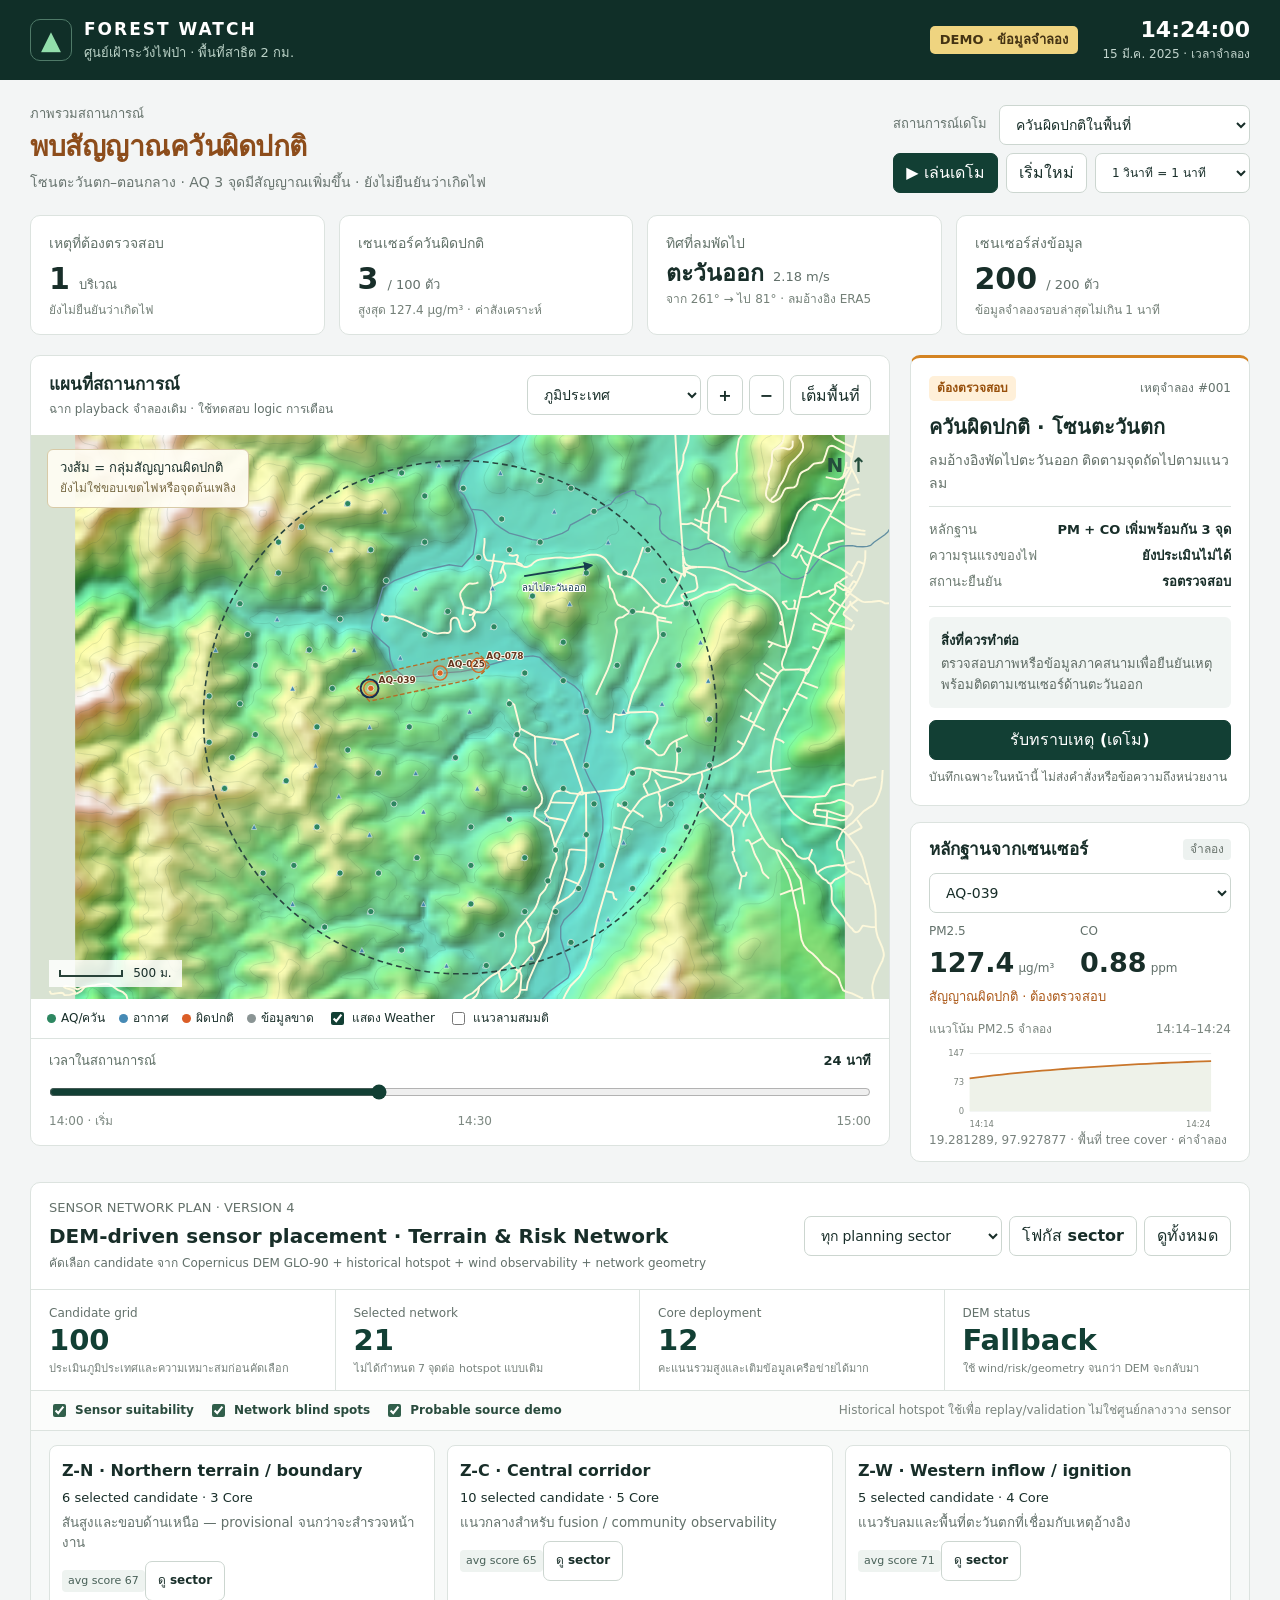
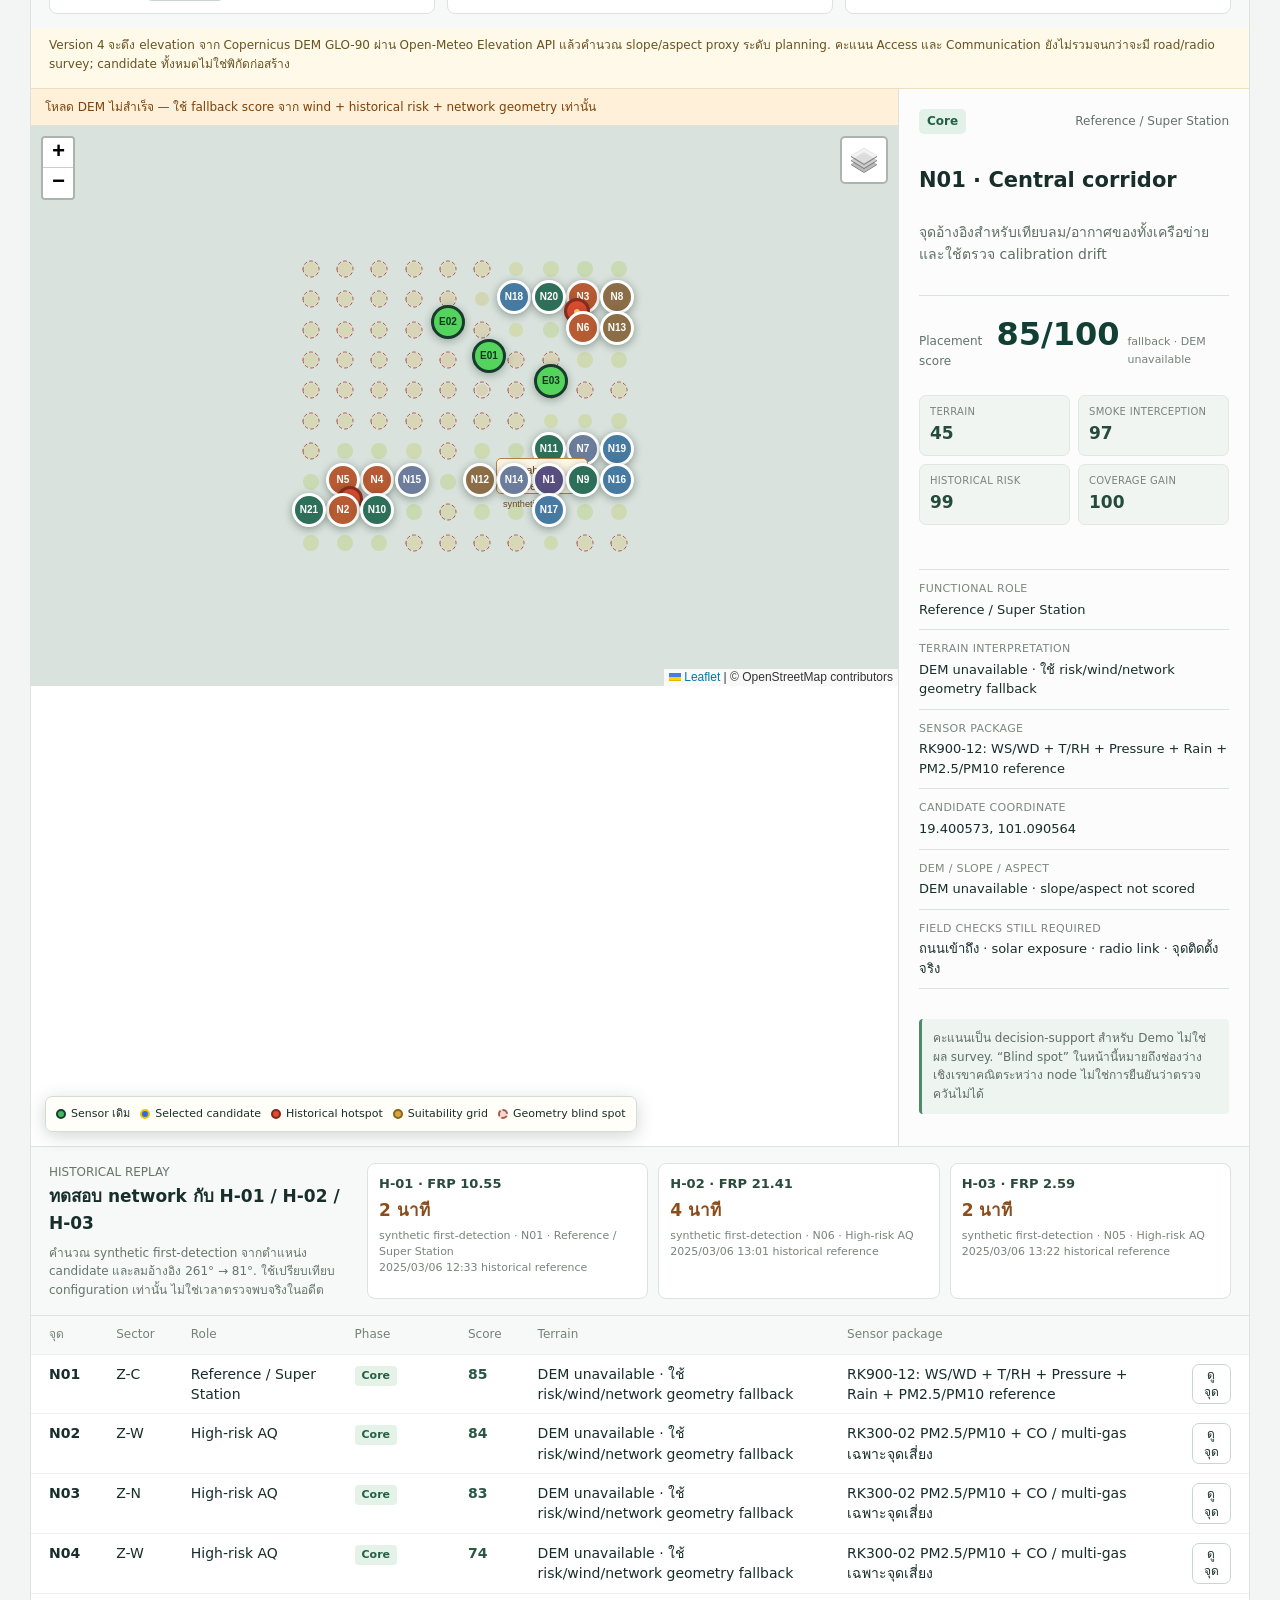
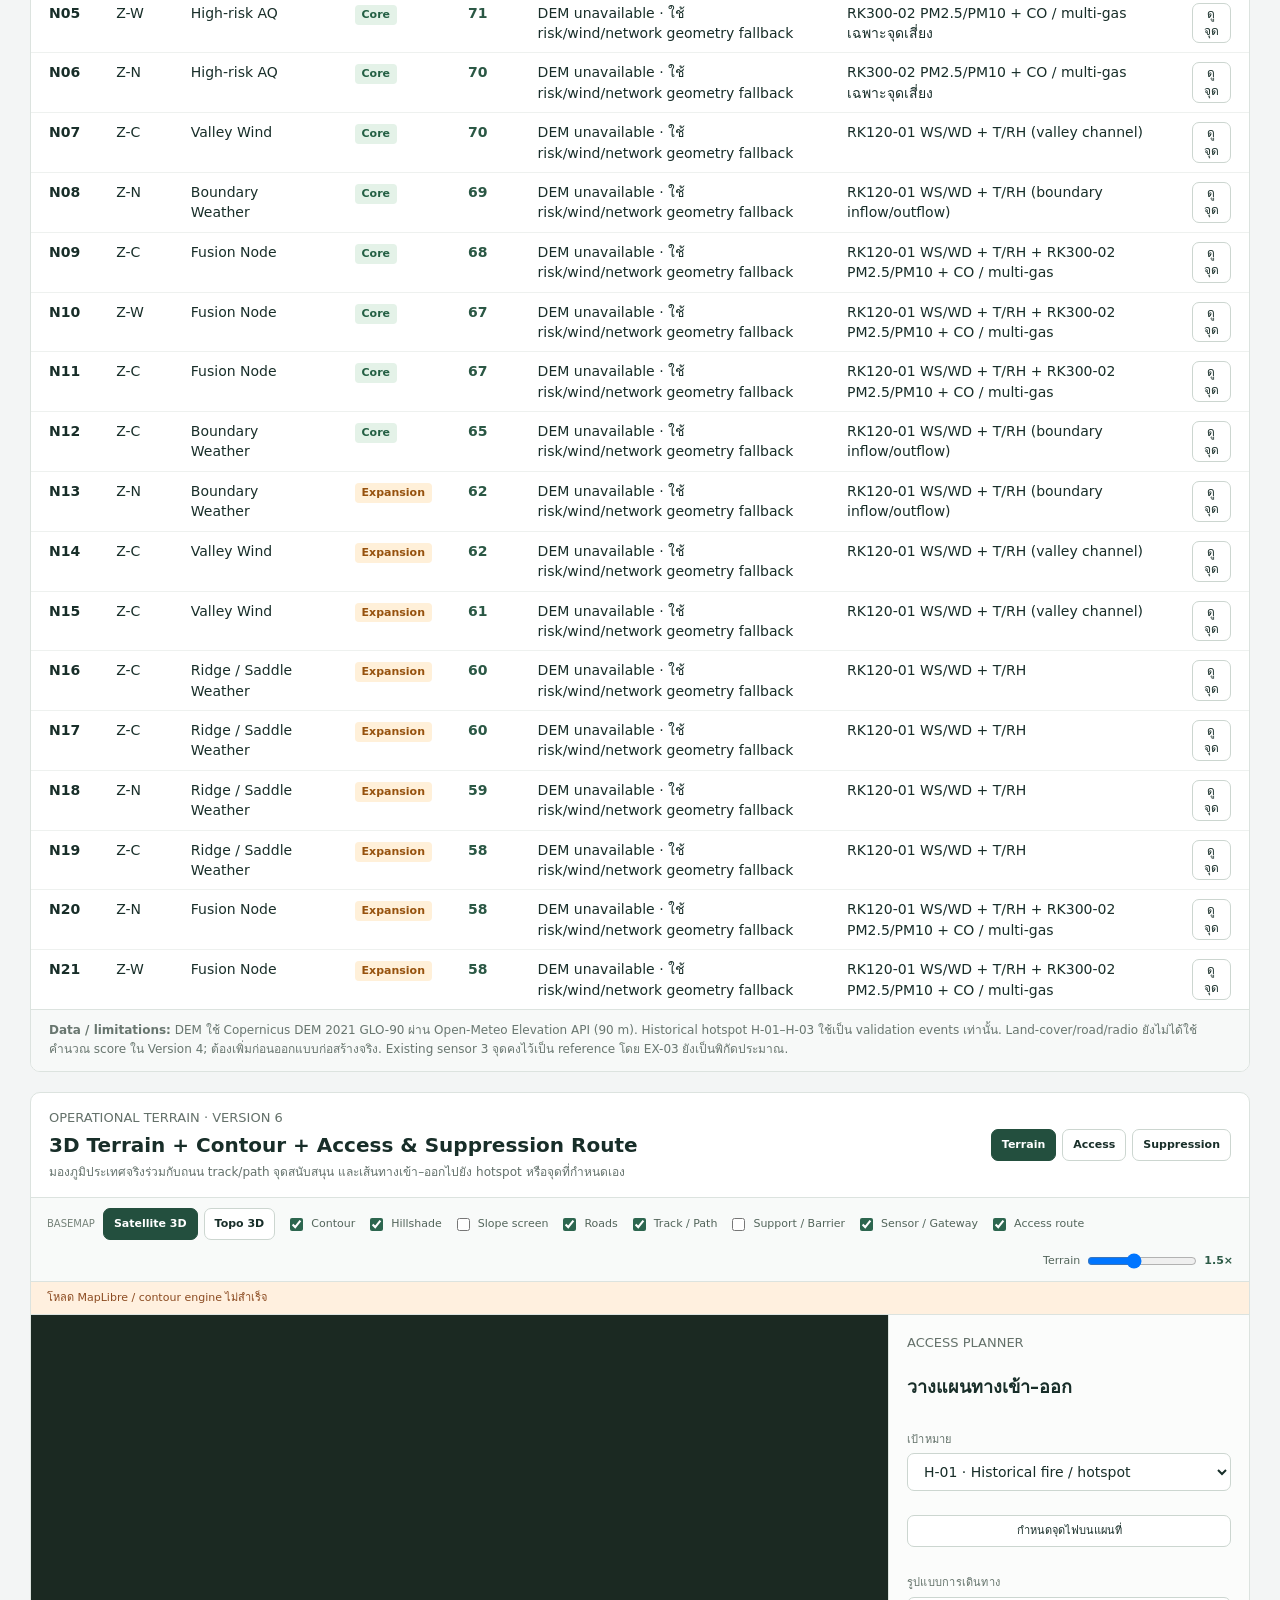
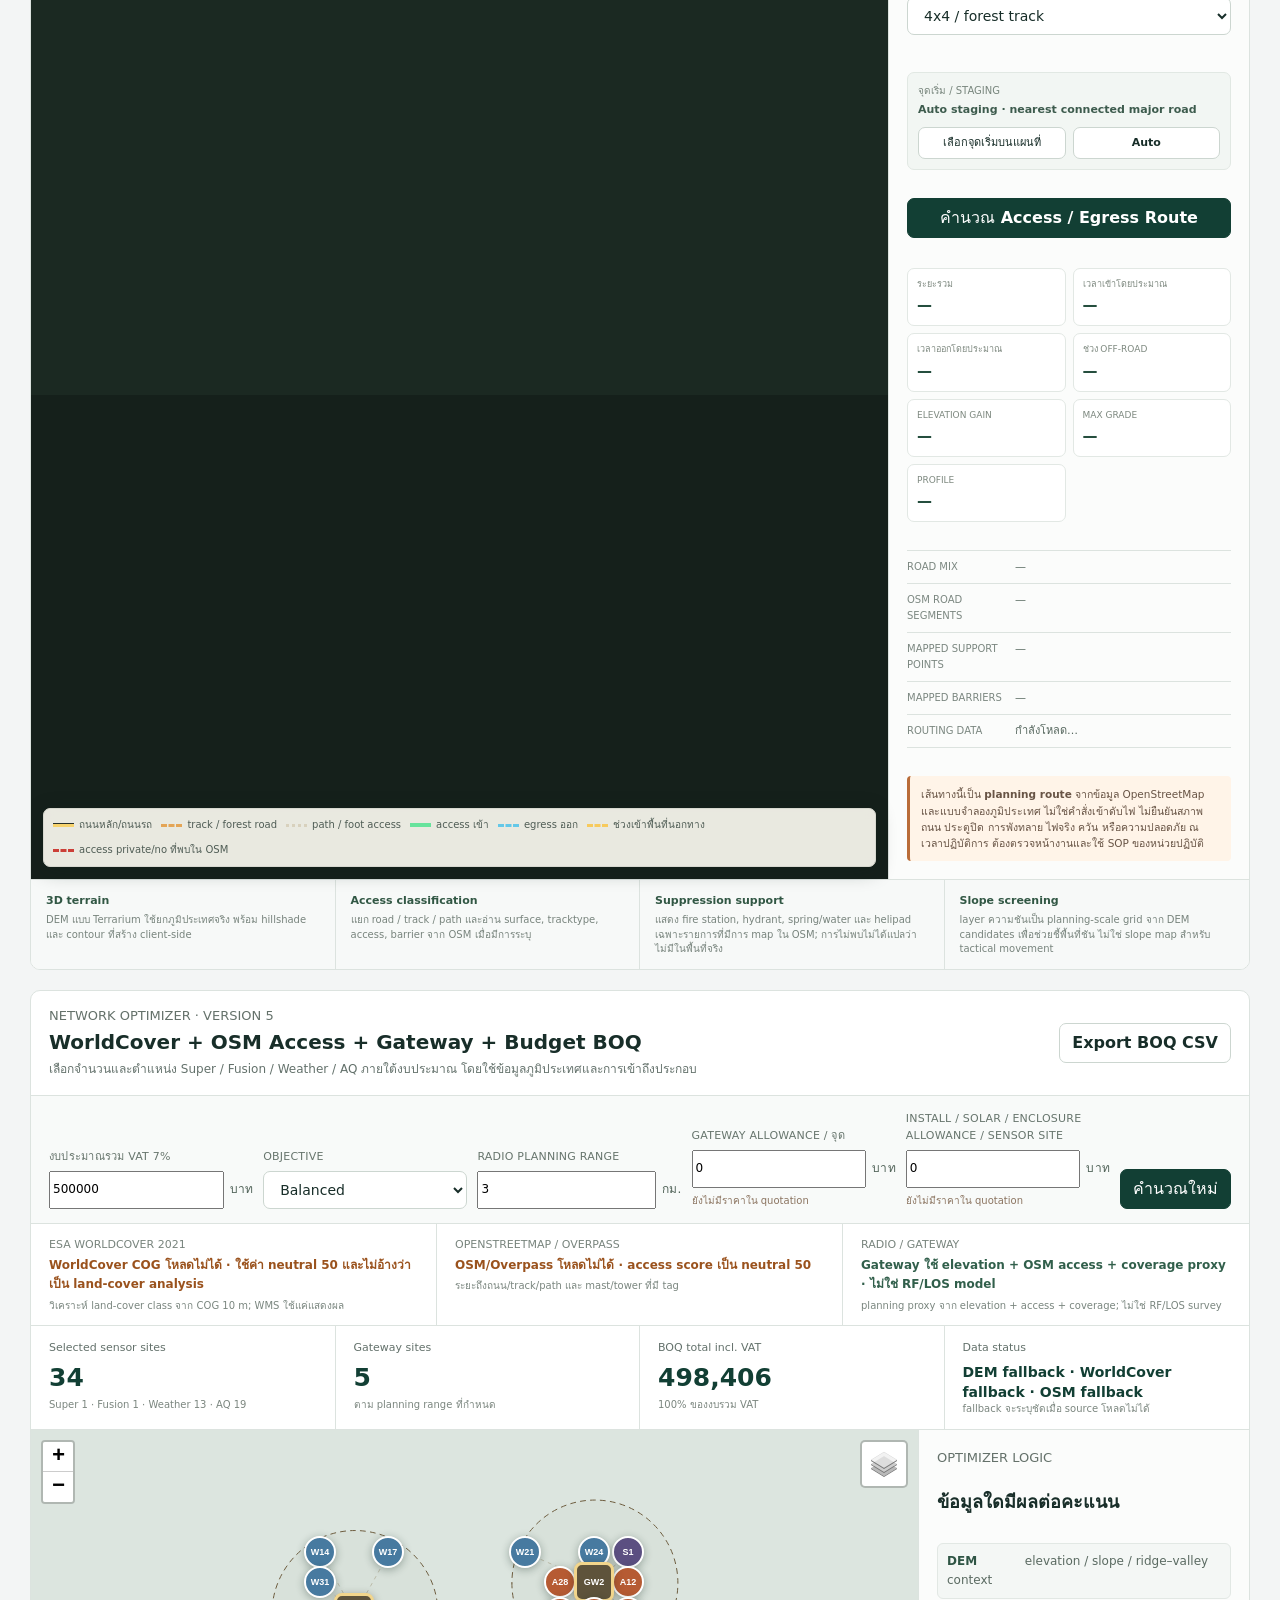
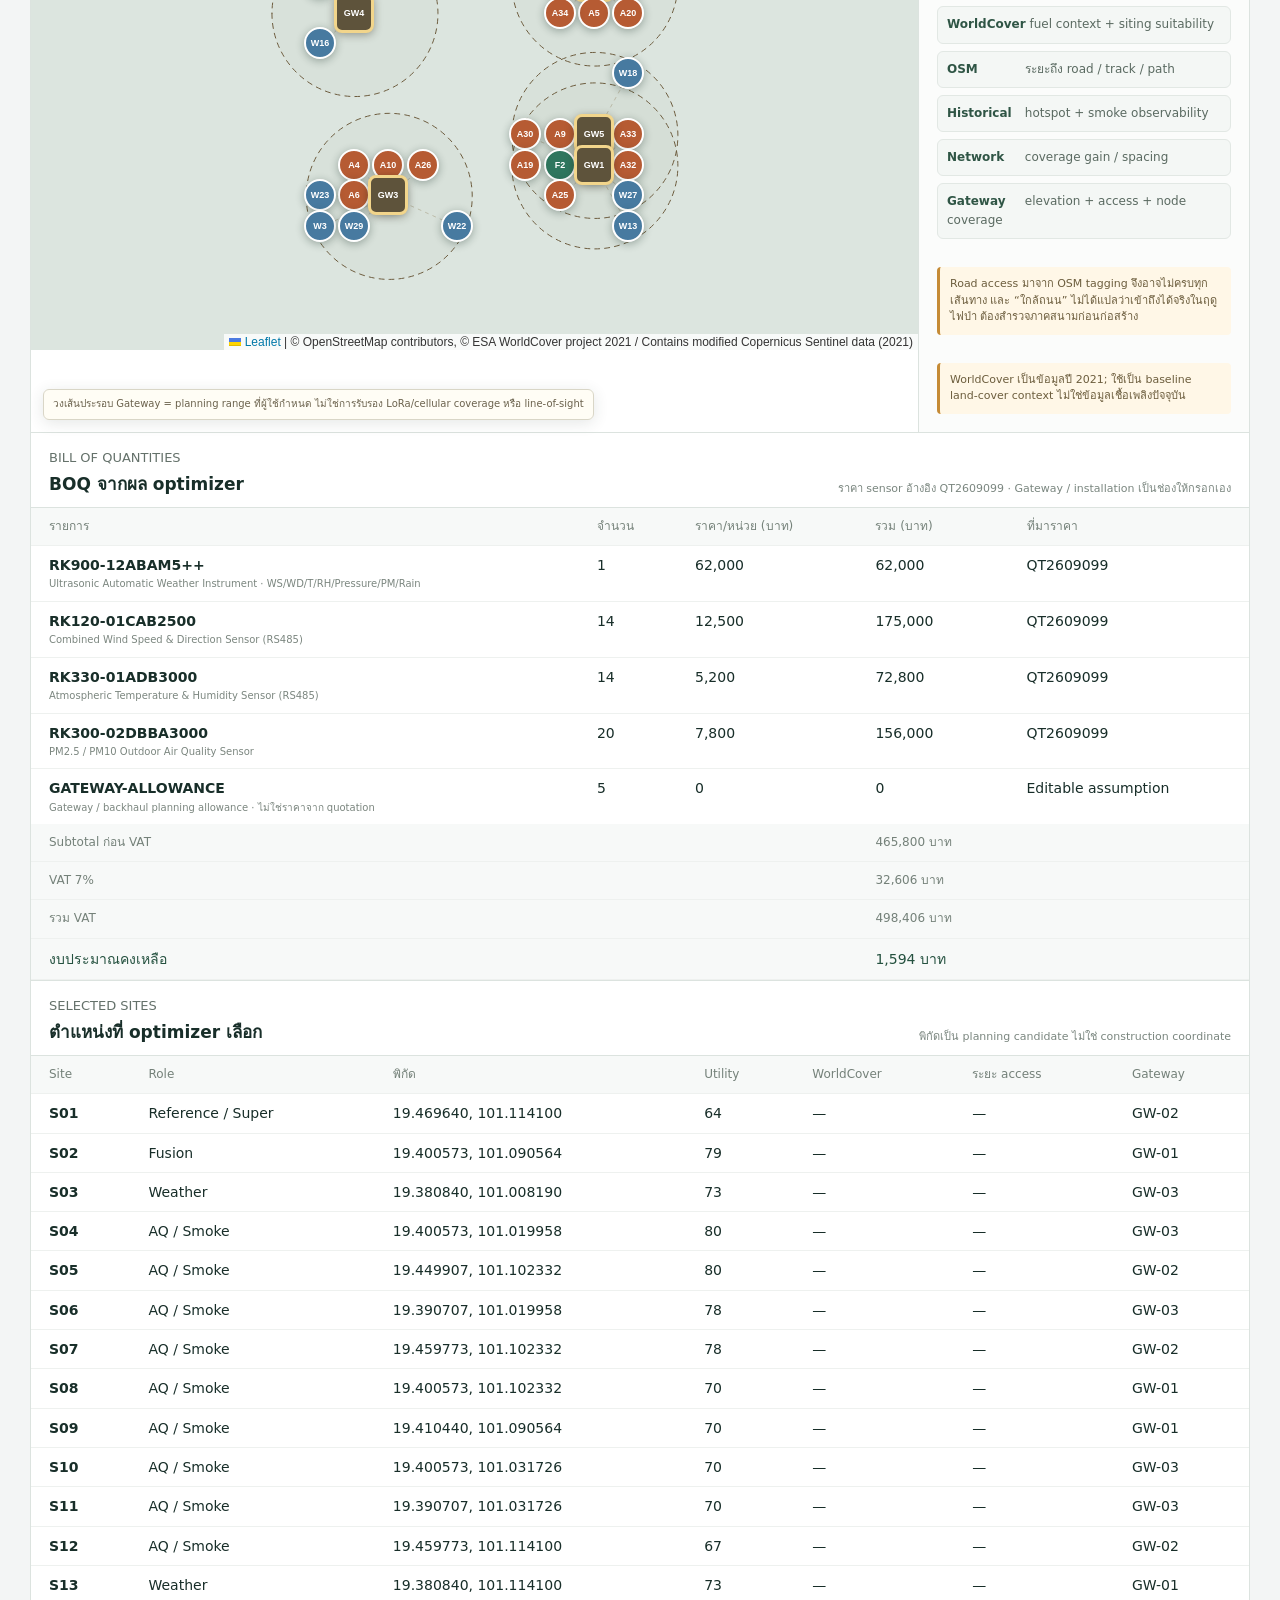
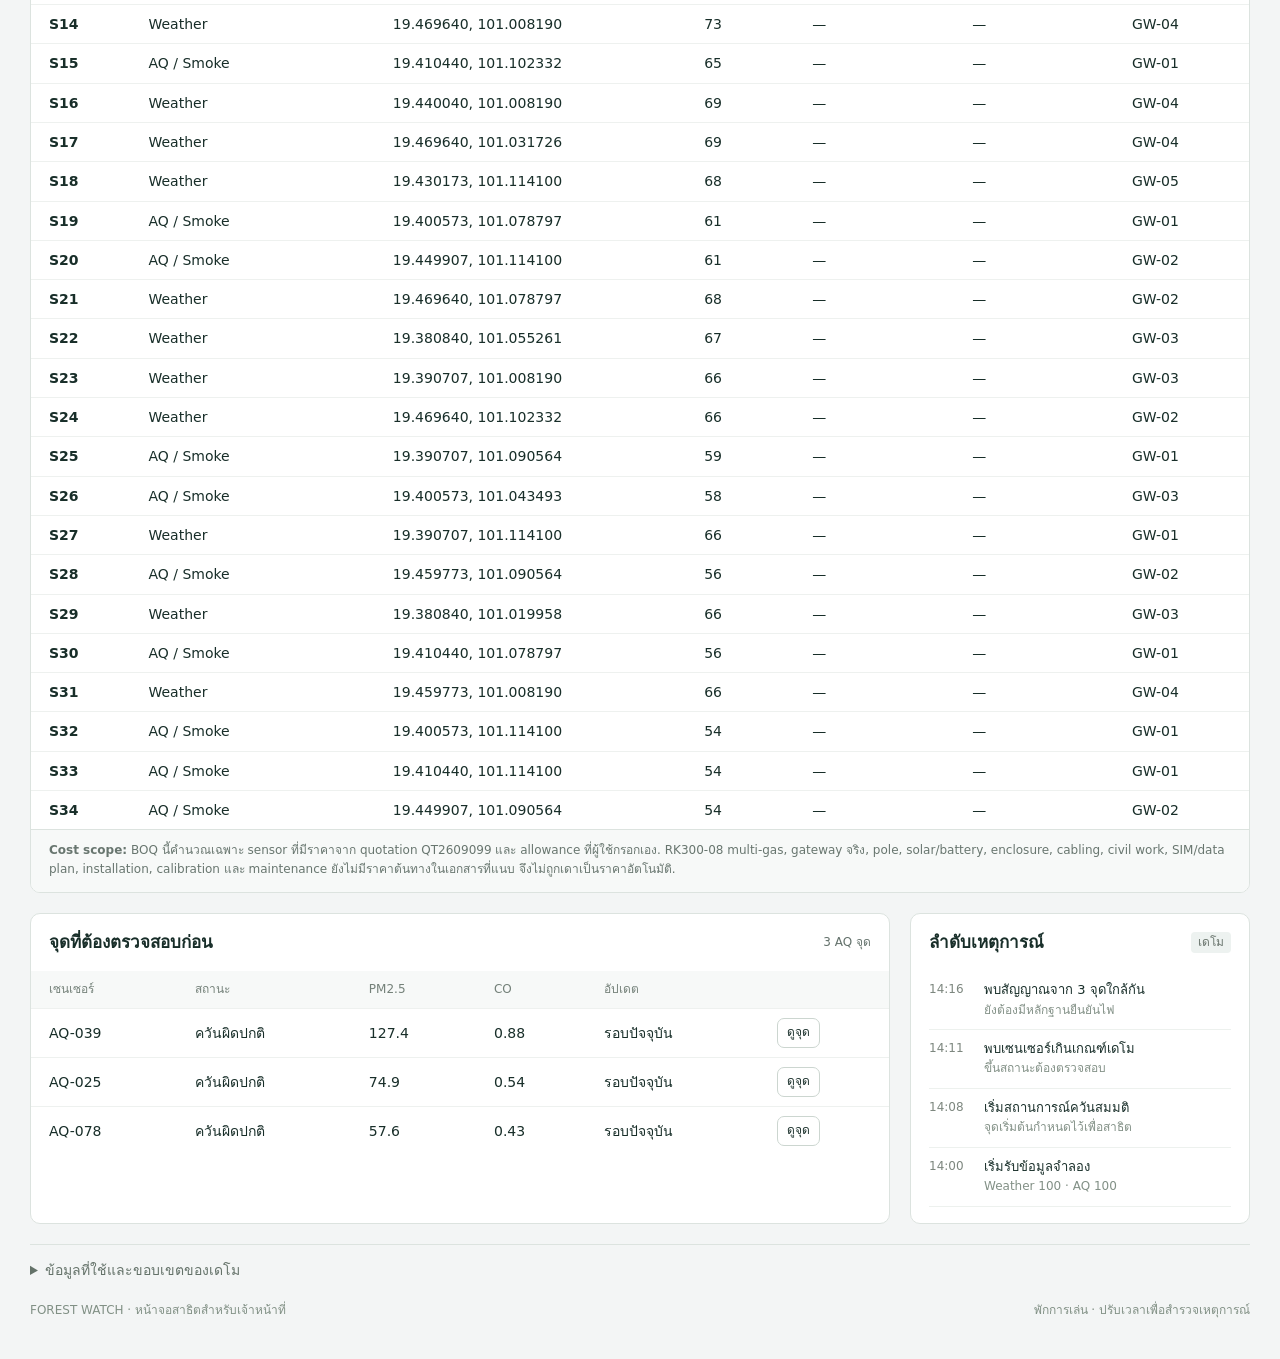
==== commit 2974a117: "v6: update demo methodology note for operational map" ====
--- a/index.html
+++ b/index.html
@@ -319,6 +319,6 @@
   </div>
 </section>
 <section class="bottom-grid"><article class="tablepanel"><div class="panelhead"><h2>จุดที่ต้องตรวจสอบก่อน</h2><span id="table-count" class="muted">—</span></div><div class="tablewrap"><table><thead><tr><th>เซนเซอร์</th><th>สถานะ</th><th>PM2.5</th><th>CO</th><th>อัปเดต</th><th></th></tr></thead><tbody id="sensor-table"></tbody></table></div></article><article class="eventpanel"><div class="panelhead"><h2>ลำดับเหตุการณ์</h2><span class="tag">เดโม</span></div><ol id="events"></ol></article></section>
-<details class="method"><summary>ข้อมูลที่ใช้และขอบเขตของเดโม</summary><p>แผนที่ playback ด้านบนใช้ Copernicus GLO-30, ESA WorldCover 2021 และ OpenStreetMap จากงานเดิม ตำแหน่ง Weather 100 และ AQ 100 เป็นจุดเสนอสำหรับเดโม ค่าควัน สถานะการสื่อสาร และลำดับเหตุการณ์สังเคราะห์ทั้งหมด ไม่ได้เชื่อมอุปกรณ์จริง</p><p>Sensor Network Plan Version 4 เลิกวาง N8–N21 แบบ bearing/radius รอบ hotspot และใช้ candidate grid ที่ประเมินด้วย Copernicus DEM GLO-90, slope/aspect proxy, historical hotspot proximity, wind-based smoke interception และ network geometry แทน Hotspot H-01–H-03 ถูกใช้เป็น historical replay/validation events ไม่ใช่ศูนย์กลาง network. คะแนนยังไม่รวม road/access และ radio survey จึงยังไม่ใช่พิกัดก่อสร้าง</p><p>ลม 2.18 m/s จาก 261° มาจาก ERA5 วันที่ 15 มี.ค. 2025 เวลา 14:00 น. เป็นข้อมูลระดับภูมิภาคที่นำมาใช้คงที่ในฉากนี้ ไม่ใช่ลมปัจจุบันหรือการวัดครบ 100 สถานี กติกาควันผิดปกติ: ΔPM2.5 &gt;25 µg/m³ และ ΔCO &gt;0.2 ppm เทียบฐานสมมติ 15 µg/m³ / 0.15 ppm ไม่ใช่เกณฑ์สุขภาพหรือเกณฑ์ปฏิบัติการที่สอบเทียบแล้ว</p><p>โซนสีส้มเป็นกรอบห้อมกลุ่ม AQ ที่ผิดปกติ ไม่ใช่การย้อนคำนวณจุดต้นเพลิง แนวไฟลาม 15/30/60 นาทีเป็นแบบจำลองอย่างง่ายที่ยังไม่สอบเทียบ จึงไม่แสดงเวลาปลอดภัย เส้นทางเข้าดับไฟ หรือค่าความรุนแรงของไฟ</p><p>ข้อมูลเก่าหรือขาดการติดต่อแสดงเป็นสีเทาและไม่นับเป็นหลักฐานยืนยันควัน ต้องแยก “ไม่มีสัญญาณผิดปกติ” ออกจาก “ไม่มีข้อมูล” การรับทราบอยู่เฉพาะหน้านี้และรีเซ็ตเมื่อเปลี่ยนฉาก ยังไม่มีบันทึกเหตุส่วนกลางหรือการแจ้งเตือนจริง</p><p>FIRMS snapshot เดิม 16–23 ก.ย. 2026 ไม่มีจุดในรัศมี 25 กม. จึงไม่นำมาปนกับฉากย้อนหลังนี้ แผนเชื่อมข้อมูลจริง: sensor → LoRaWAN/cellular → MQTT/API → ตรวจคุณภาพและอายุข้อมูล → dashboard ผ่าน SSE/WebSocket โดยต้องเพิ่มบริการรับข้อมูลก่อน</p><p>© OpenStreetMap contributors · © ESA WorldCover project 2021 / Contains modified Copernicus Sentinel data (2021) processed by ESA WorldCover consortium · Copernicus DEM · Open-Meteo / ERA5</p><a href="https://registry.opendata.aws/copernicus-dem/">Copernicus DEM</a> · <a href="https://esa-worldcover.org/en/data-access">WorldCover</a> · <a href="https://www.openstreetmap.org/copyright">OSM</a> · <a href="https://open-meteo.com/en/docs/historical-weather-api">ERA5 / Open-Meteo</a></details>
+<details class="method"><summary>ข้อมูลที่ใช้และขอบเขตของเดโม</summary><p>แผนที่ playback ด้านบนใช้ Copernicus GLO-30, ESA WorldCover 2021 และ OpenStreetMap จากงานเดิม ตำแหน่ง Weather 100 และ AQ 100 เป็นจุดเสนอสำหรับเดโม ค่าควัน สถานะการสื่อสาร และลำดับเหตุการณ์สังเคราะห์ทั้งหมด ไม่ได้เชื่อมอุปกรณ์จริง</p><p>Sensor Network Plan ใช้ DEM-driven candidate selection และ Budget Optimizer ใช้ WorldCover + OSM access graph + gateway planning ประกอบการจัดวาง ส่วน Version 6 เพิ่ม 3D terrain, contour, road/track/path, mapped barrier/support point และ Access/Egress routing. ทุกพิกัดและ route ยังเป็น planning support ไม่ใช่ construction coordinate หรือ tactical fire-suppression instruction</p><p>ลม 2.18 m/s จาก 261° มาจาก ERA5 วันที่ 15 มี.ค. 2025 เวลา 14:00 น. เป็นข้อมูลระดับภูมิภาคที่นำมาใช้คงที่ในฉากนี้ ไม่ใช่ลมปัจจุบันหรือการวัดครบ 100 สถานี กติกาควันผิดปกติ: ΔPM2.5 &gt;25 µg/m³ และ ΔCO &gt;0.2 ppm เทียบฐานสมมติ 15 µg/m³ / 0.15 ppm ไม่ใช่เกณฑ์สุขภาพหรือเกณฑ์ปฏิบัติการที่สอบเทียบแล้ว</p><p>โซนสีส้มเป็นกรอบห้อมกลุ่ม AQ ที่ผิดปกติ ไม่ใช่การย้อนคำนวณจุดต้นเพลิง แนวไฟลาม 15/30/60 นาทีเป็นแบบจำลองอย่างง่ายที่ยังไม่สอบเทียบ จึงไม่แสดงเวลาปลอดภัย เส้นทางเข้าดับไฟ หรือค่าความรุนแรงของไฟ</p><p>ข้อมูลเก่าหรือขาดการติดต่อแสดงเป็นสีเทาและไม่นับเป็นหลักฐานยืนยันควัน ต้องแยก “ไม่มีสัญญาณผิดปกติ” ออกจาก “ไม่มีข้อมูล” การรับทราบอยู่เฉพาะหน้านี้และรีเซ็ตเมื่อเปลี่ยนฉาก ยังไม่มีบันทึกเหตุส่วนกลางหรือการแจ้งเตือนจริง</p><p>FIRMS snapshot เดิม 16–23 ก.ย. 2026 ไม่มีจุดในรัศมี 25 กม. จึงไม่นำมาปนกับฉากย้อนหลังนี้ แผนเชื่อมข้อมูลจริง: sensor → LoRaWAN/cellular → MQTT/API → ตรวจคุณภาพและอายุข้อมูล → dashboard ผ่าน SSE/WebSocket โดยต้องเพิ่มบริการรับข้อมูลก่อน</p><p>© OpenStreetMap contributors · © ESA WorldCover project 2021 / Contains modified Copernicus Sentinel data (2021) processed by ESA WorldCover consortium · Copernicus DEM · Open-Meteo / ERA5</p><a href="https://registry.opendata.aws/copernicus-dem/">Copernicus DEM</a> · <a href="https://esa-worldcover.org/en/data-access">WorldCover</a> · <a href="https://www.openstreetmap.org/copyright">OSM</a> · <a href="https://open-meteo.com/en/docs/historical-weather-api">ERA5 / Open-Meteo</a></details>
 <footer><span>FOREST WATCH · หน้าจอสาธิตสำหรับเจ้าหน้าที่</span><span id="run-status">พักการเล่น · ปรับเวลาเพื่อสำรวจเหตุการณ์</span></footer><div id="toast" role="status" aria-live="polite" hidden></div></main><script src="data.js"></script><script src="app.js"></script><script src="vendor/leaflet/leaflet.js" crossorigin=""></script><script src="plan.js?v=dem-network-v6-base"></script><script src="https://cdn.jsdelivr.net/npm/geotiff@3.0.5/dist-browser/geotiff.min.js"></script><script src="optimizer.js?v=access-v6"></script><script src="https://unpkg.com/maplibre-gl@6.11.2/dist/maplibre-gl.js"></script><script src="https://unpkg.com/maplibre-contour@0.1.0/dist/index.min.js"></script><script src="terrain3d.js?v=operational-v6"></script></body></html>
 
--- a/style.css
+++ b/style.css
@@ -203,7 +203,7 @@
 .op-key.road{border-color:#f7d36d;box-shadow:0 -1px #28312c}
 .op-key.track{border-color:#e4a556;border-top-style:dashed}
 .op-key.path{border-color:#d8d1bd;border-top-style:dotted}
-.op-key.route{border-color:#67e39c;border-top-width:4px}
+.op-key.route{border-color:#67e39c;border-top-width:4px}.op-key.egress{border-color:#64c8e8;border-top-width:3px;border-top-style:dashed}
 .op-key.offroad{border-color:#f7ca5d;border-top-style:dashed}
 .op-key.blocked{border-color:#cc3f37;border-top-style:dashed}
 .op-command{padding:18px;background:#fbfcfb}
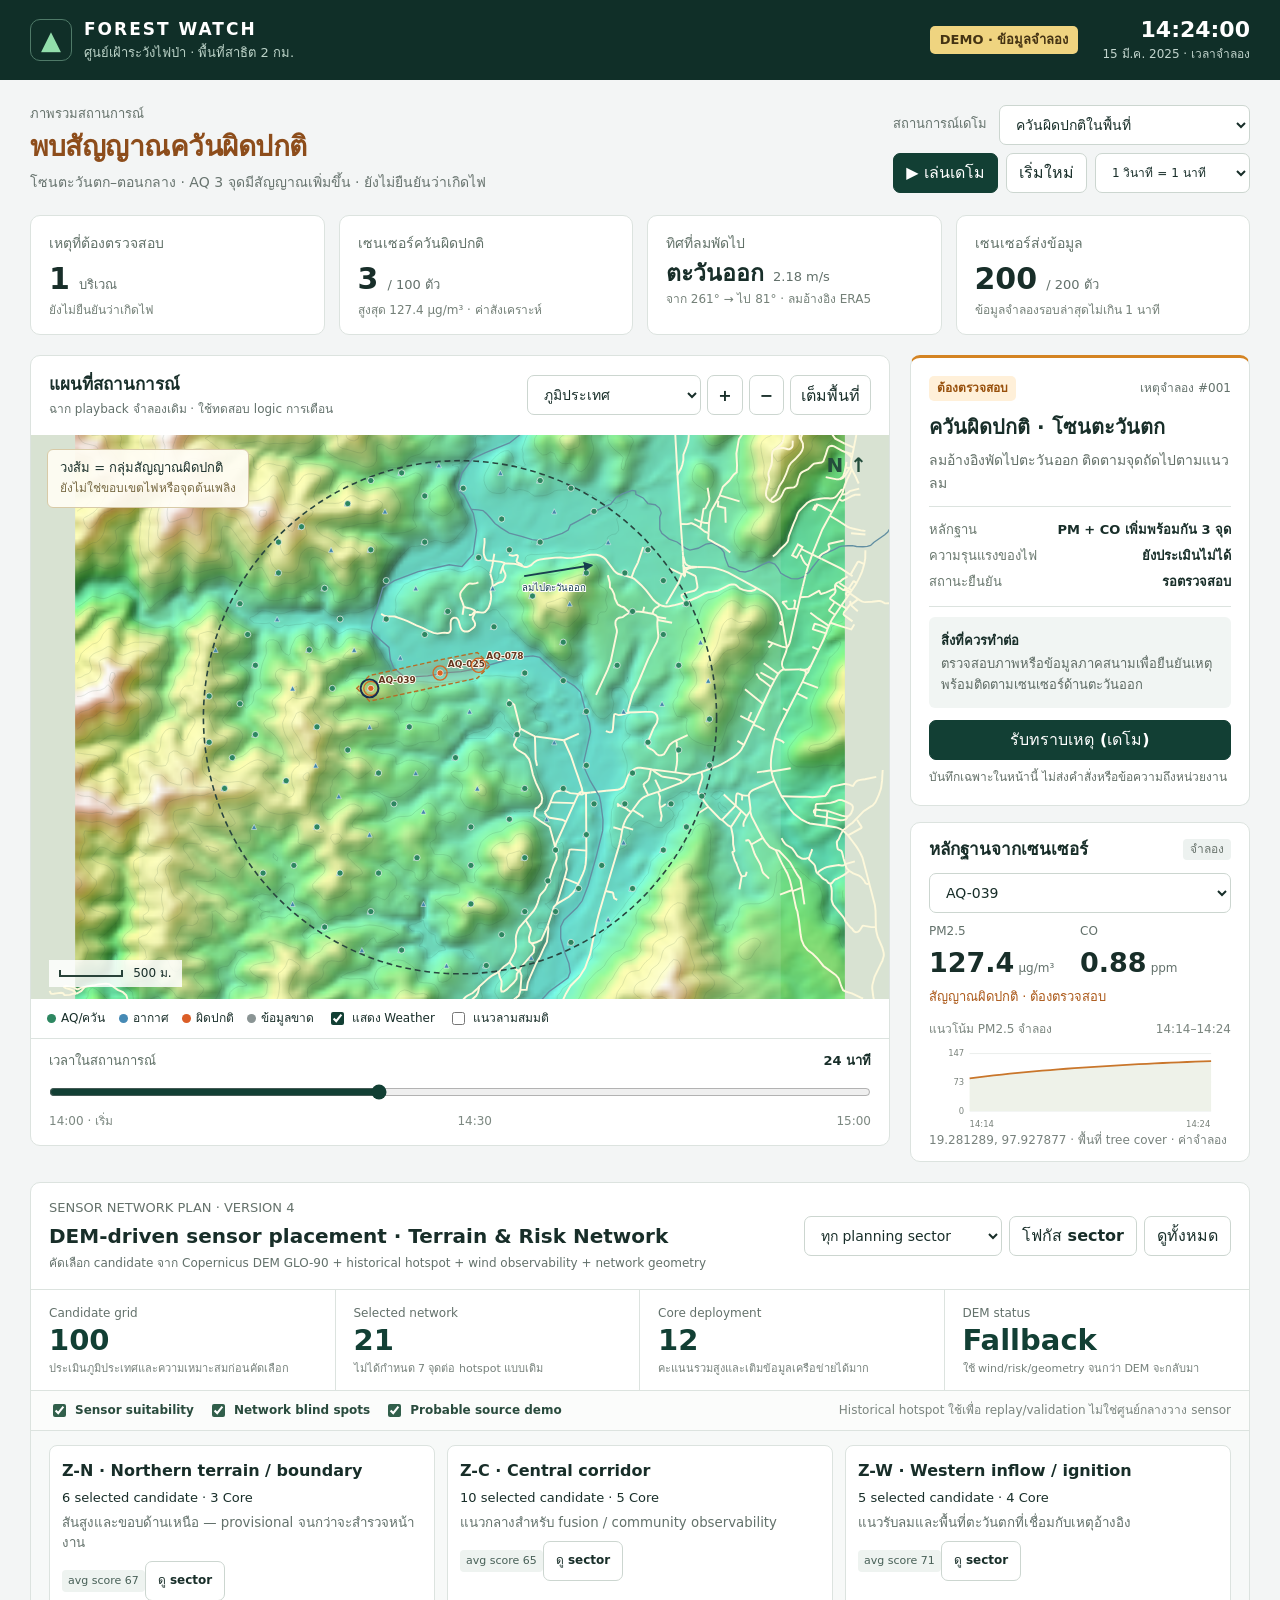
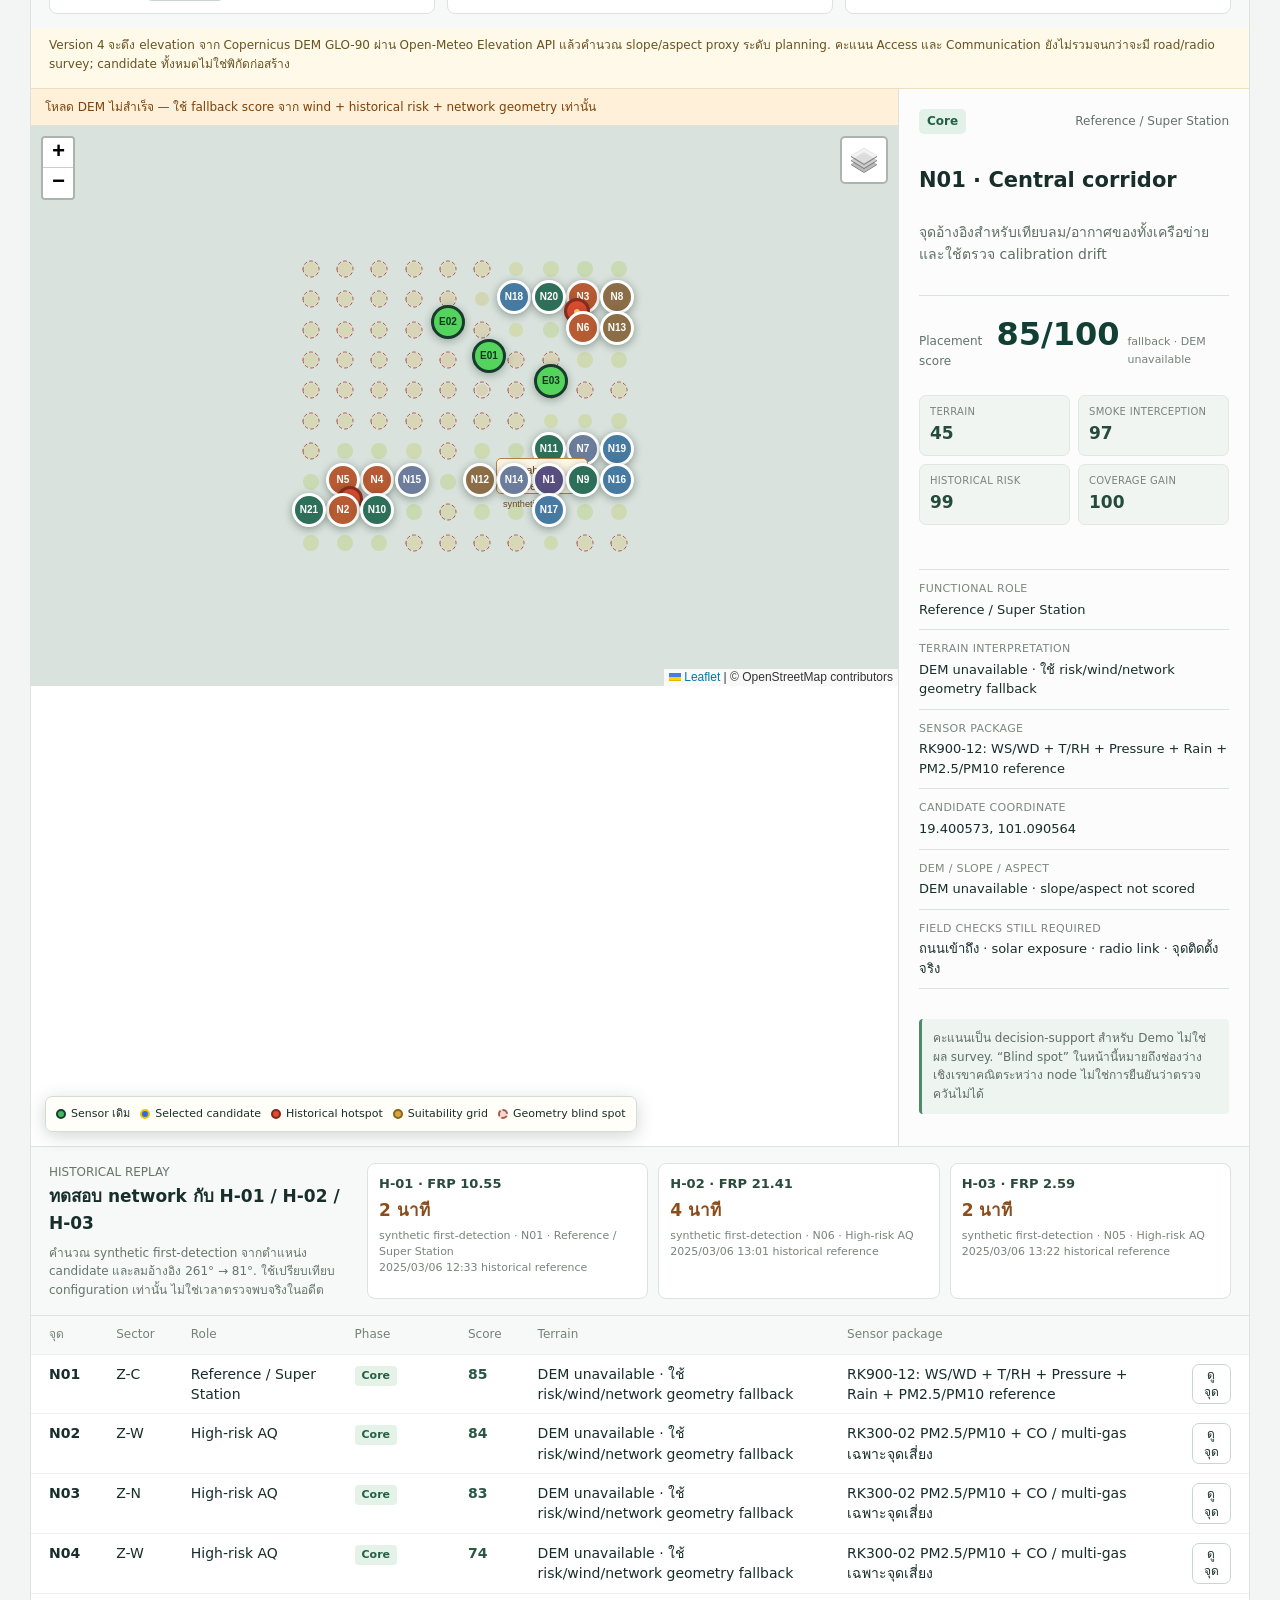
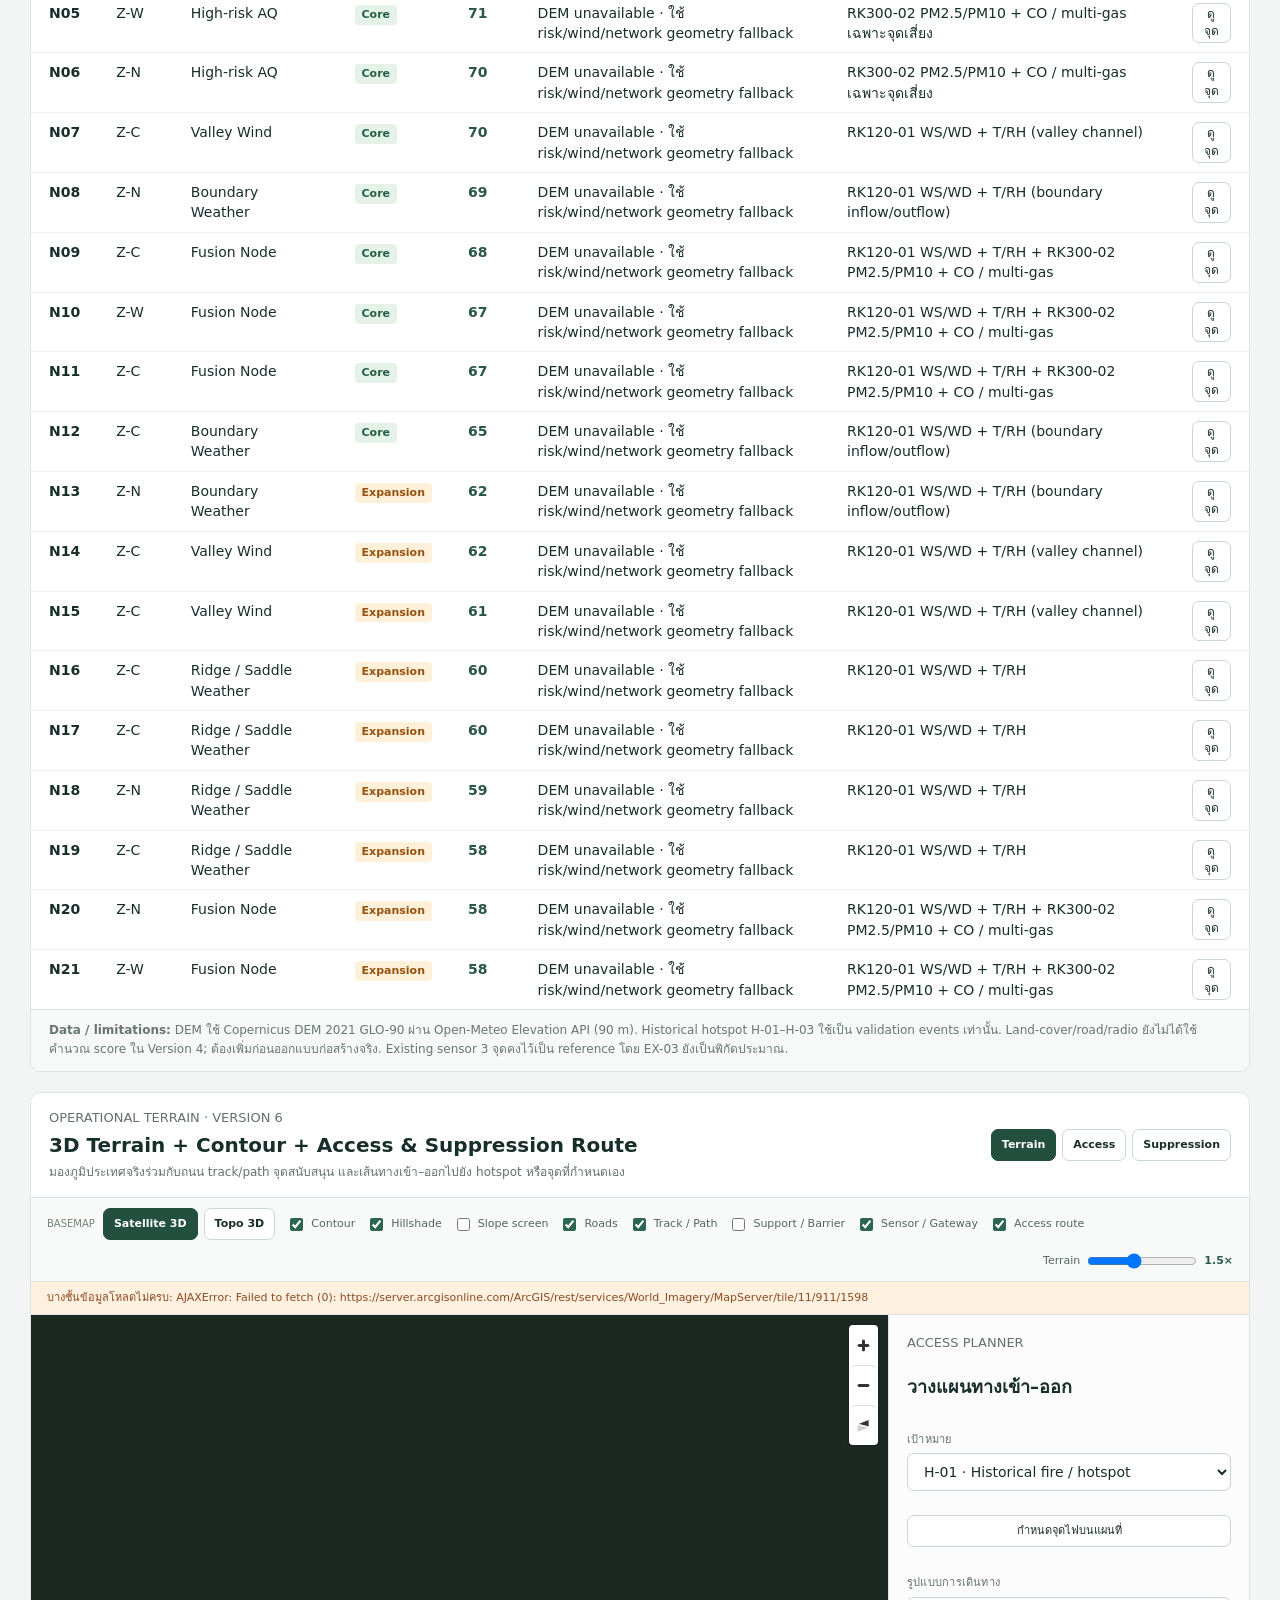
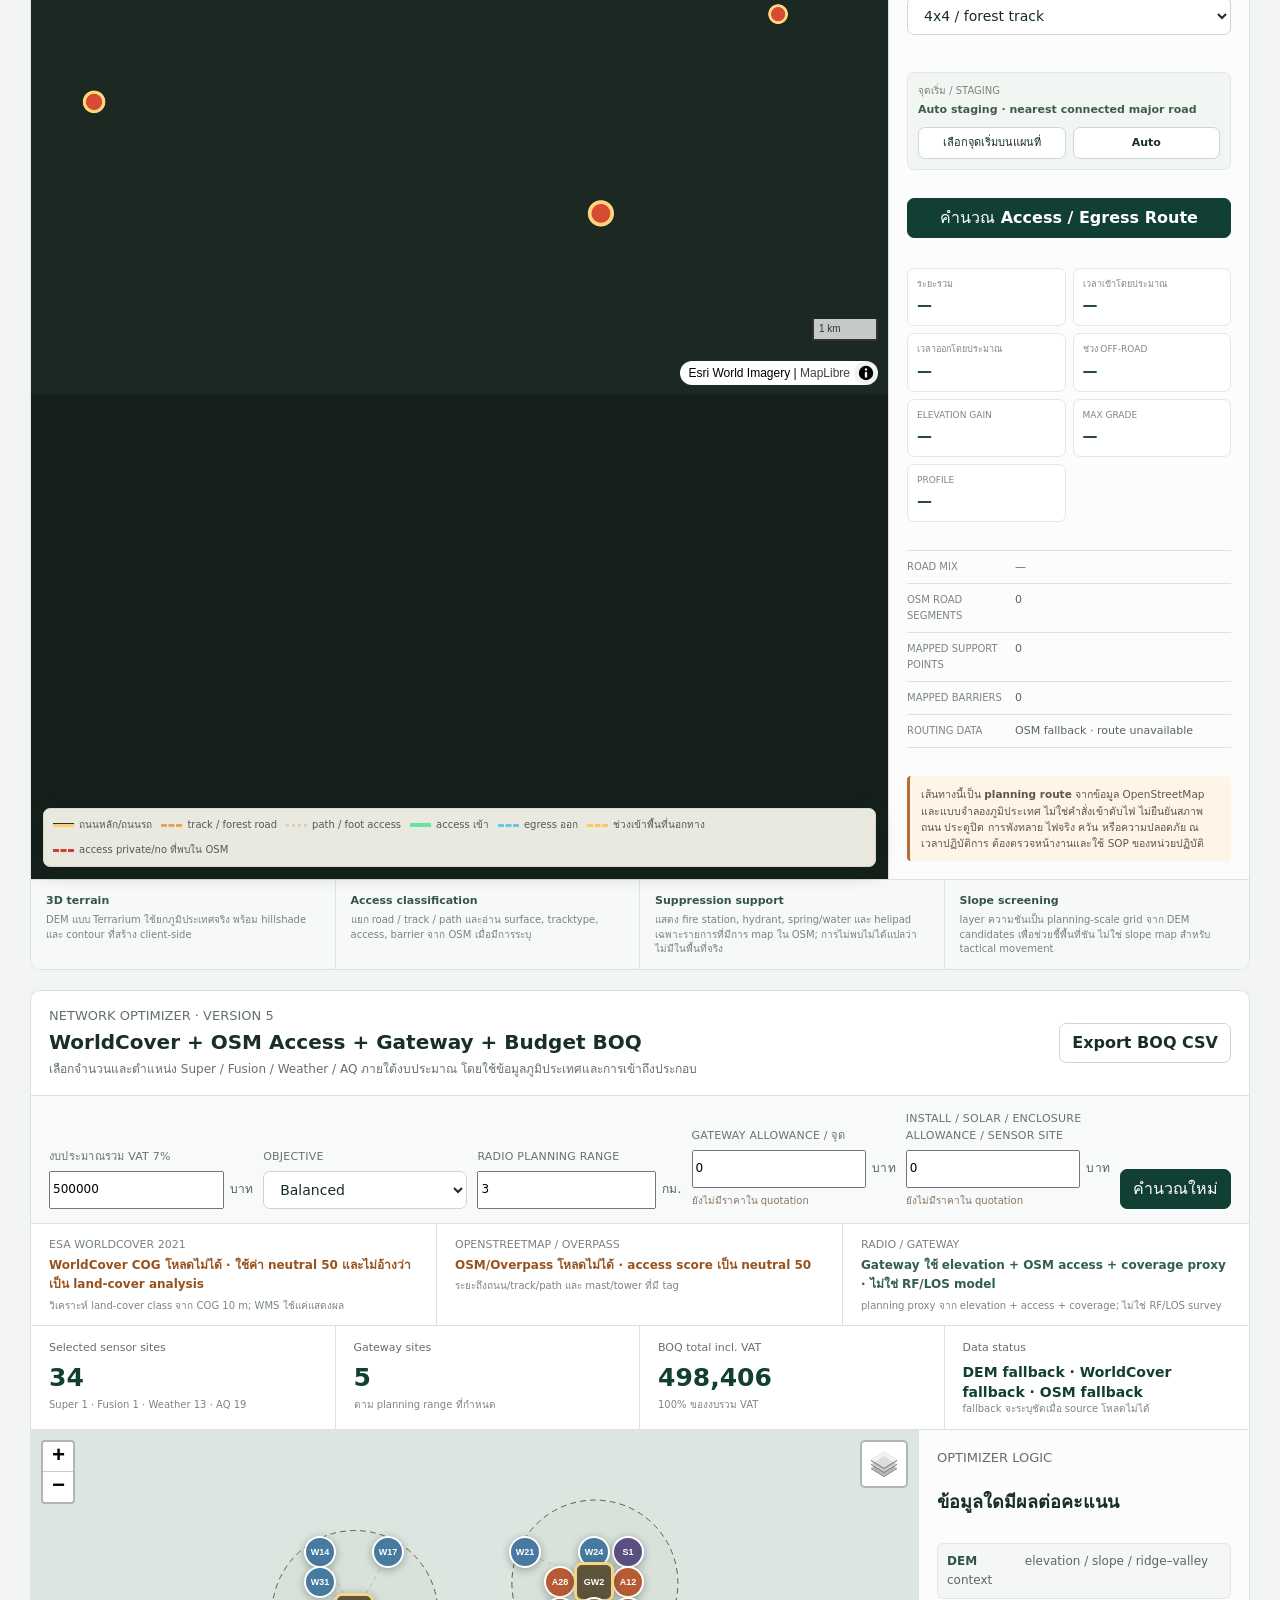
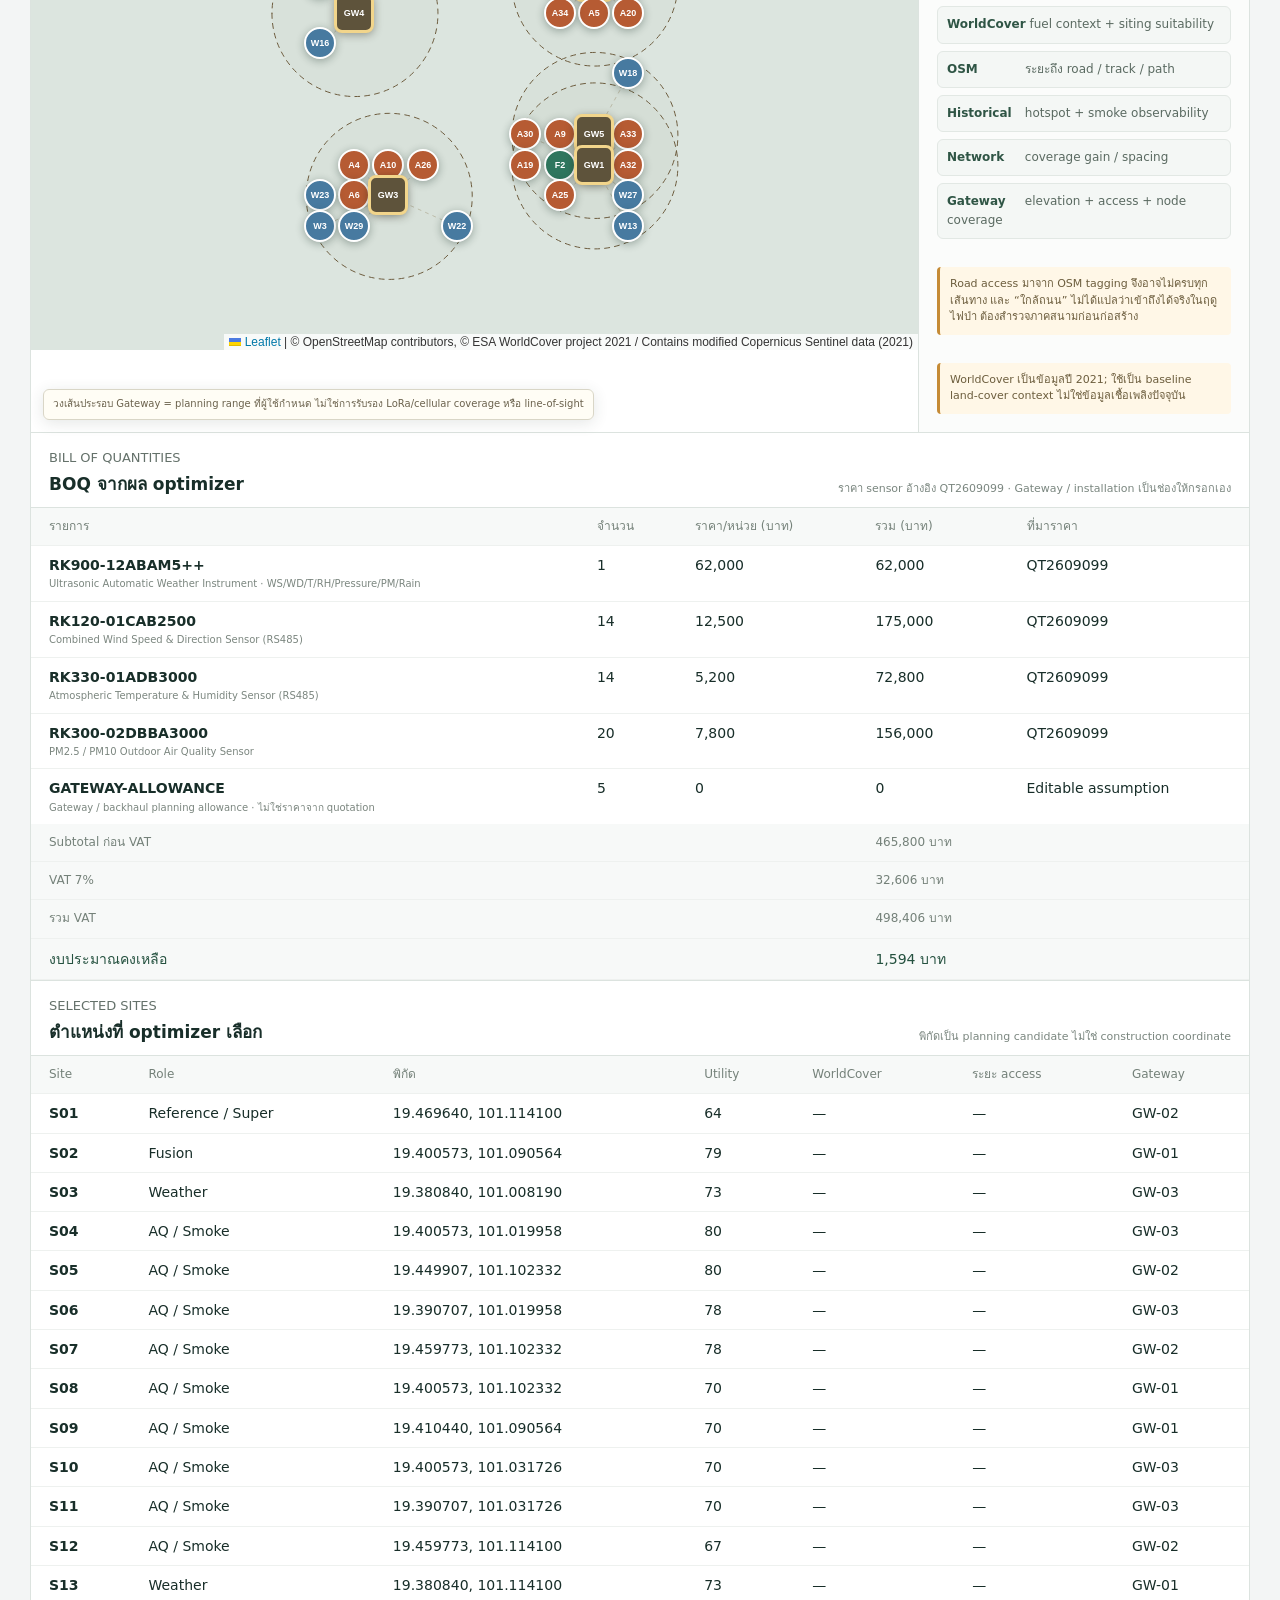
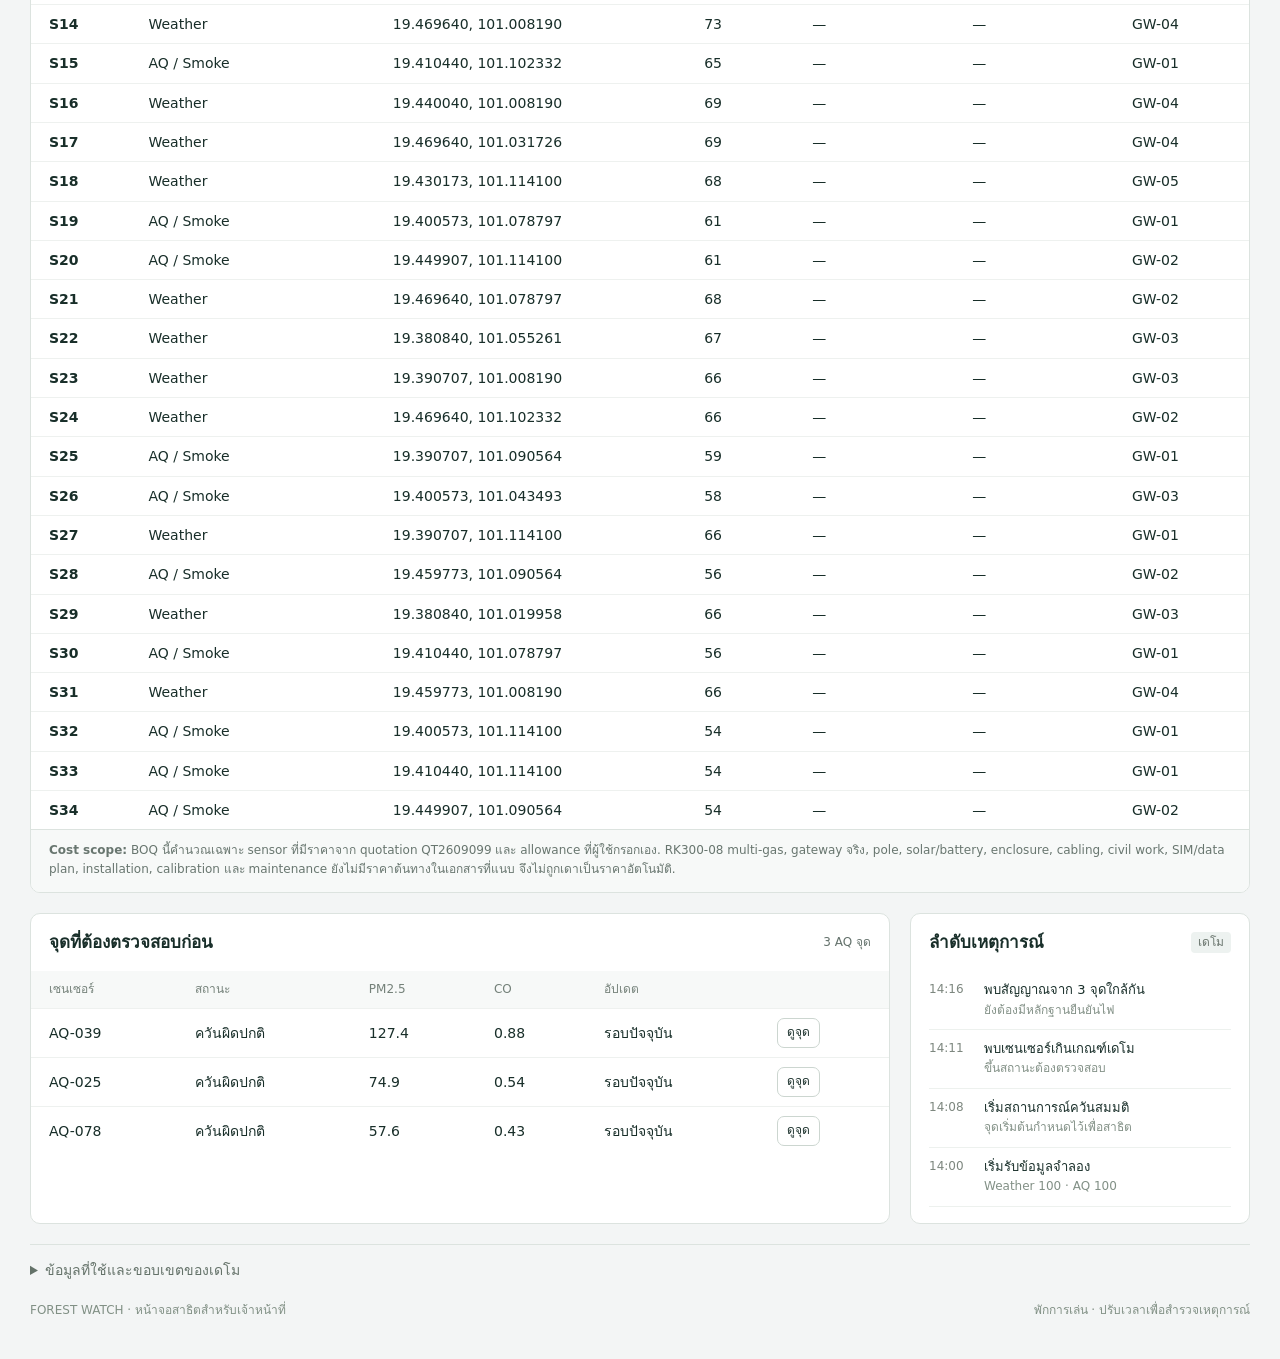
==== commit cb727985: "Fix MapLibre 404 with vendored assets and independent terrain loading" ====
--- a/index.html
+++ b/index.html
@@ -1,5 +1,5 @@
 <!doctype html>
-<html lang="th"><head><meta charset="utf-8"><meta name="viewport" content="width=device-width, initial-scale=1"><meta name="description" content="แดชบอร์ดสาธิตเฝ้าระวังไฟป่าสำหรับเจ้าหน้าที่ แผนที่ 200 เซนเซอร์และเหตุการณ์จำลอง ไม่ใช่ข้อมูลเตือนภัยจริง"><title>Forest Watch | ศูนย์เฝ้าระวังไฟป่า — DEMO</title><link rel="icon" type="image/svg+xml" href="data:image/svg+xml,%3Csvg xmlns='http://www.w3.org/2000/svg' viewBox='0 0 32 32'%3E%3Crect width='32' height='32' rx='7' fill='%230b493b'/%3E%3Cpath d='M16 5L5 23h22Z' fill='%238edf8f'/%3E%3Cpath d='M16 18v10' stroke='white' stroke-width='3'/%3E%3C/svg%3E"><link rel="stylesheet" href="style.css?v=operational-v6"><link rel="stylesheet" href="vendor/leaflet/leaflet.css" crossorigin=""><link rel="stylesheet" href="https://unpkg.com/maplibre-gl@6.11.2/dist/maplibre-gl.css"></head>
+<html lang="th"><head><meta charset="utf-8"><meta name="viewport" content="width=device-width, initial-scale=1"><meta name="description" content="แดชบอร์ดสาธิตเฝ้าระวังไฟป่าสำหรับเจ้าหน้าที่ แผนที่ 200 เซนเซอร์และเหตุการณ์จำลอง ไม่ใช่ข้อมูลเตือนภัยจริง"><title>Forest Watch | ศูนย์เฝ้าระวังไฟป่า — DEMO</title><link rel="icon" type="image/svg+xml" href="data:image/svg+xml,%3Csvg xmlns='http://www.w3.org/2000/svg' viewBox='0 0 32 32'%3E%3Crect width='32' height='32' rx='7' fill='%230b493b'/%3E%3Cpath d='M16 5L5 23h22Z' fill='%238edf8f'/%3E%3Cpath d='M16 18v10' stroke='white' stroke-width='3'/%3E%3C/svg%3E"><link rel="stylesheet" href="style.css?v=operational-v6"><link rel="stylesheet" href="vendor/leaflet/leaflet.css" crossorigin=""><link rel="stylesheet" href="vendor/maplibre/maplibre-gl.css?v=5.6.2"></head>
 <body><header class="topbar"><div class="brand"><span class="brandmark" aria-hidden="true">▲</span><div><b>FOREST WATCH</b><span>ศูนย์เฝ้าระวังไฟป่า · พื้นที่สาธิต 2 กม.</span></div></div><div class="headright"><span class="demotag">DEMO · ข้อมูลจำลอง</span><div class="clock"><strong id="clock">14:24:00</strong><span>15 มี.ค. 2025 · เวลาจำลอง</span></div></div></header>
 <main><section class="headline"><div><p class="eyebrow">ภาพรวมสถานการณ์</p><h1 id="headline">พบสัญญาณควันผิดปกติ</h1><p id="situation">กำลังเตรียมข้อมูลจำลอง…</p></div><div class="playback"><label for="scenario">สถานการณ์เดโม</label><select id="scenario"><option value="smoke">ควันผิดปกติในพื้นที่</option><option value="normal">สถานการณ์ปกติ</option><option value="outage">เซนเซอร์ขาดการติดต่อ</option></select><div class="playrow"><button id="play" class="primary">▶ เล่นเดโม</button><button id="restart" title="เริ่มสถานการณ์ใหม่">เริ่มใหม่</button><label for="speed" class="sr-only">ความเร็วเล่นเดโม</label><select id="speed"><option value="1">1 วินาที = 1 นาที</option><option value="0.25">1 วินาที = 15 วินาที</option></select></div></div></section>
 <section class="metrics" aria-label="สถานะสำคัญ"><article class="metric"><span>เหตุที่ต้องตรวจสอบ</span><div><strong id="incidentcount">1</strong><em>บริเวณ</em></div><small id="incidentnote">ยังไม่ยืนยันว่าเกิดไฟ</small></article><article class="metric"><span>เซนเซอร์ควันผิดปกติ</span><div><strong id="flagcount">3</strong><em>/ 100 ตัว</em></div><small id="peak">สูงสุด — µg/m³</small></article><article class="metric"><span>ทิศที่ลมพัดไป</span><div><strong>ตะวันออก</strong><em>2.18 m/s</em></div><small>จาก 261° → ไป 81° · ลมอ้างอิง ERA5</small></article><article class="metric"><span>เซนเซอร์ส่งข้อมูล</span><div><strong id="online">200</strong><em>/ 200 ตัว</em></div><small id="freshness">ข้อมูลจำลองรอบล่าสุดไม่เกิน 1 นาที</small></article></section>
@@ -320,5 +320,5 @@
 </section>
 <section class="bottom-grid"><article class="tablepanel"><div class="panelhead"><h2>จุดที่ต้องตรวจสอบก่อน</h2><span id="table-count" class="muted">—</span></div><div class="tablewrap"><table><thead><tr><th>เซนเซอร์</th><th>สถานะ</th><th>PM2.5</th><th>CO</th><th>อัปเดต</th><th></th></tr></thead><tbody id="sensor-table"></tbody></table></div></article><article class="eventpanel"><div class="panelhead"><h2>ลำดับเหตุการณ์</h2><span class="tag">เดโม</span></div><ol id="events"></ol></article></section>
 <details class="method"><summary>ข้อมูลที่ใช้และขอบเขตของเดโม</summary><p>แผนที่ playback ด้านบนใช้ Copernicus GLO-30, ESA WorldCover 2021 และ OpenStreetMap จากงานเดิม ตำแหน่ง Weather 100 และ AQ 100 เป็นจุดเสนอสำหรับเดโม ค่าควัน สถานะการสื่อสาร และลำดับเหตุการณ์สังเคราะห์ทั้งหมด ไม่ได้เชื่อมอุปกรณ์จริง</p><p>Sensor Network Plan ใช้ DEM-driven candidate selection และ Budget Optimizer ใช้ WorldCover + OSM access graph + gateway planning ประกอบการจัดวาง ส่วน Version 6 เพิ่ม 3D terrain, contour, road/track/path, mapped barrier/support point และ Access/Egress routing. ทุกพิกัดและ route ยังเป็น planning support ไม่ใช่ construction coordinate หรือ tactical fire-suppression instruction</p><p>ลม 2.18 m/s จาก 261° มาจาก ERA5 วันที่ 15 มี.ค. 2025 เวลา 14:00 น. เป็นข้อมูลระดับภูมิภาคที่นำมาใช้คงที่ในฉากนี้ ไม่ใช่ลมปัจจุบันหรือการวัดครบ 100 สถานี กติกาควันผิดปกติ: ΔPM2.5 &gt;25 µg/m³ และ ΔCO &gt;0.2 ppm เทียบฐานสมมติ 15 µg/m³ / 0.15 ppm ไม่ใช่เกณฑ์สุขภาพหรือเกณฑ์ปฏิบัติการที่สอบเทียบแล้ว</p><p>โซนสีส้มเป็นกรอบห้อมกลุ่ม AQ ที่ผิดปกติ ไม่ใช่การย้อนคำนวณจุดต้นเพลิง แนวไฟลาม 15/30/60 นาทีเป็นแบบจำลองอย่างง่ายที่ยังไม่สอบเทียบ จึงไม่แสดงเวลาปลอดภัย เส้นทางเข้าดับไฟ หรือค่าความรุนแรงของไฟ</p><p>ข้อมูลเก่าหรือขาดการติดต่อแสดงเป็นสีเทาและไม่นับเป็นหลักฐานยืนยันควัน ต้องแยก “ไม่มีสัญญาณผิดปกติ” ออกจาก “ไม่มีข้อมูล” การรับทราบอยู่เฉพาะหน้านี้และรีเซ็ตเมื่อเปลี่ยนฉาก ยังไม่มีบันทึกเหตุส่วนกลางหรือการแจ้งเตือนจริง</p><p>FIRMS snapshot เดิม 16–23 ก.ย. 2026 ไม่มีจุดในรัศมี 25 กม. จึงไม่นำมาปนกับฉากย้อนหลังนี้ แผนเชื่อมข้อมูลจริง: sensor → LoRaWAN/cellular → MQTT/API → ตรวจคุณภาพและอายุข้อมูล → dashboard ผ่าน SSE/WebSocket โดยต้องเพิ่มบริการรับข้อมูลก่อน</p><p>© OpenStreetMap contributors · © ESA WorldCover project 2021 / Contains modified Copernicus Sentinel data (2021) processed by ESA WorldCover consortium · Copernicus DEM · Open-Meteo / ERA5</p><a href="https://registry.opendata.aws/copernicus-dem/">Copernicus DEM</a> · <a href="https://esa-worldcover.org/en/data-access">WorldCover</a> · <a href="https://www.openstreetmap.org/copyright">OSM</a> · <a href="https://open-meteo.com/en/docs/historical-weather-api">ERA5 / Open-Meteo</a></details>
-<footer><span>FOREST WATCH · หน้าจอสาธิตสำหรับเจ้าหน้าที่</span><span id="run-status">พักการเล่น · ปรับเวลาเพื่อสำรวจเหตุการณ์</span></footer><div id="toast" role="status" aria-live="polite" hidden></div></main><script src="data.js"></script><script src="app.js"></script><script src="vendor/leaflet/leaflet.js" crossorigin=""></script><script src="plan.js?v=dem-network-v6-base"></script><script src="https://cdn.jsdelivr.net/npm/geotiff@3.0.5/dist-browser/geotiff.min.js"></script><script src="optimizer.js?v=access-v6"></script><script src="https://unpkg.com/maplibre-gl@6.11.2/dist/maplibre-gl.js"></script><script src="https://unpkg.com/maplibre-contour@0.1.0/dist/index.min.js"></script><script src="terrain3d.js?v=operational-v6"></script></body></html>
+<footer><span>FOREST WATCH · หน้าจอสาธิตสำหรับเจ้าหน้าที่</span><span id="run-status">พักการเล่น · ปรับเวลาเพื่อสำรวจเหตุการณ์</span></footer><div id="toast" role="status" aria-live="polite" hidden></div></main><script src="data.js"></script><script src="app.js"></script><script src="vendor/leaflet/leaflet.js" crossorigin=""></script><script src="plan.js?v=dem-network-v6-base"></script><script src="https://cdn.jsdelivr.net/npm/geotiff@3.0.5/dist-browser/geotiff.min.js"></script><script src="optimizer.js?v=access-v6"></script><script src="vendor/maplibre/maplibre-gl.js?v=5.6.2"></script><script src="vendor/contour/index.min.js?v=0.1.0"></script><script src="terrain3d.js?v=operational-v6-local"></script></body></html>
 
--- a/vendor/maplibre/maplibre-gl.css
+++ b/vendor/maplibre/maplibre-gl.css
@@ -0,0 +1 @@
+.maplibregl-map{font:12px/20px Helvetica Neue,Arial,Helvetica,sans-serif;overflow:hidden;position:relative;-webkit-tap-highlight-color:rgb(0,0,0,0)}.maplibregl-canvas{left:0;position:absolute;top:0}.maplibregl-map:fullscreen{height:100%;width:100%}.maplibregl-ctrl-group button.maplibregl-ctrl-compass{touch-action:none}.maplibregl-canvas-container.maplibregl-interactive,.maplibregl-ctrl-group button.maplibregl-ctrl-compass{cursor:grab;-webkit-user-select:none;-moz-user-select:none;user-select:none}.maplibregl-canvas-container.maplibregl-interactive.maplibregl-track-pointer{cursor:pointer}.maplibregl-canvas-container.maplibregl-interactive:active,.maplibregl-ctrl-group button.maplibregl-ctrl-compass:active{cursor:grabbing}.maplibregl-canvas-container.maplibregl-touch-zoom-rotate,.maplibregl-canvas-container.maplibregl-touch-zoom-rotate .maplibregl-canvas{touch-action:pan-x pan-y}.maplibregl-canvas-container.maplibregl-touch-drag-pan,.maplibregl-canvas-container.maplibregl-touch-drag-pan .maplibregl-canvas{touch-action:pinch-zoom}.maplibregl-canvas-container.maplibregl-touch-zoom-rotate.maplibregl-touch-drag-pan,.maplibregl-canvas-container.maplibregl-touch-zoom-rotate.maplibregl-touch-drag-pan .maplibregl-canvas{touch-action:none}.maplibregl-canvas-container.maplibregl-touch-drag-pan.maplibregl-cooperative-gestures,.maplibregl-canvas-container.maplibregl-touch-drag-pan.maplibregl-cooperative-gestures .maplibregl-canvas{touch-action:pan-x pan-y}.maplibregl-ctrl-bottom-left,.maplibregl-ctrl-bottom-right,.maplibregl-ctrl-top-left,.maplibregl-ctrl-top-right{pointer-events:none;position:absolute;z-index:2}.maplibregl-ctrl-top-left{left:0;top:0}.maplibregl-ctrl-top-right{right:0;top:0}.maplibregl-ctrl-bottom-left{bottom:0;left:0}.maplibregl-ctrl-bottom-right{bottom:0;right:0}.maplibregl-ctrl{clear:both;pointer-events:auto;transform:translate(0)}.maplibregl-ctrl-top-left .maplibregl-ctrl{float:left;margin:10px 0 0 10px}.maplibregl-ctrl-top-right .maplibregl-ctrl{float:right;margin:10px 10px 0 0}.maplibregl-ctrl-bottom-left .maplibregl-ctrl{float:left;margin:0 0 10px 10px}.maplibregl-ctrl-bottom-right .maplibregl-ctrl{float:right;margin:0 10px 10px 0}.maplibregl-ctrl-group{background:#fff;border-radius:4px}.maplibregl-ctrl-group:not(:empty){box-shadow:0 0 0 2px rgba(0,0,0,.1)}@media (forced-colors:active){.maplibregl-ctrl-group:not(:empty){box-shadow:0 0 0 2px ButtonText}}.maplibregl-ctrl-group button{background-color:transparent;border:0;box-sizing:border-box;cursor:pointer;display:block;height:29px;outline:none;padding:0;width:29px}.maplibregl-ctrl-group button+button{border-top:1px solid #ddd}.maplibregl-ctrl button .maplibregl-ctrl-icon{background-position:50%;background-repeat:no-repeat;display:block;height:100%;width:100%}@media (forced-colors:active){.maplibregl-ctrl-icon{background-color:transparent}.maplibregl-ctrl-group button+button{border-top:1px solid ButtonText}}.maplibregl-ctrl button::-moz-focus-inner{border:0;padding:0}.maplibregl-ctrl-attrib-button:focus,.maplibregl-ctrl-group button:focus{box-shadow:0 0 2px 2px #0096ff}.maplibregl-ctrl button:disabled{cursor:not-allowed}.maplibregl-ctrl button:disabled .maplibregl-ctrl-icon{opacity:.25}@media (hover:hover){.maplibregl-ctrl button:not(:disabled):hover{background-color:rgba(0,0,0,.05)}}.maplibregl-ctrl button:not(:disabled):active{background-color:rgba(0,0,0,.05)}.maplibregl-ctrl-group button:focus:focus-visible{box-shadow:0 0 2px 2px #0096ff}.maplibregl-ctrl-group button:focus:not(:focus-visible){box-shadow:none}.maplibregl-ctrl-group button:focus:first-child{border-radius:4px 4px 0 0}.maplibregl-ctrl-group button:focus:last-child{border-radius:0 0 4px 4px}.maplibregl-ctrl-group button:focus:only-child{border-radius:inherit}.maplibregl-ctrl button.maplibregl-ctrl-zoom-out .maplibregl-ctrl-icon{background-image:url("data:image/svg+xml;charset=utf-8,%3Csvg xmlns='http://www.w3.org/2000/svg' width='29' height='29' fill='%23333' viewBox='0 0 29 29'%3E%3Cpath d='M10 13c-.75 0-1.5.75-1.5 1.5S9.25 16 10 16h9c.75 0 1.5-.75 1.5-1.5S19.75 13 19 13z'/%3E%3C/svg%3E")}.maplibregl-ctrl button.maplibregl-ctrl-zoom-in .maplibregl-ctrl-icon{background-image:url("data:image/svg+xml;charset=utf-8,%3Csvg xmlns='http://www.w3.org/2000/svg' width='29' height='29' fill='%23333' viewBox='0 0 29 29'%3E%3Cpath d='M14.5 8.5c-.75 0-1.5.75-1.5 1.5v3h-3c-.75 0-1.5.75-1.5 1.5S9.25 16 10 16h3v3c0 .75.75 1.5 1.5 1.5S16 19.75 16 19v-3h3c.75 0 1.5-.75 1.5-1.5S19.75 13 19 13h-3v-3c0-.75-.75-1.5-1.5-1.5'/%3E%3C/svg%3E")}@media (forced-colors:active){.maplibregl-ctrl button.maplibregl-ctrl-zoom-out .maplibregl-ctrl-icon{background-image:url("data:image/svg+xml;charset=utf-8,%3Csvg xmlns='http://www.w3.org/2000/svg' width='29' height='29' fill='%23fff' viewBox='0 0 29 29'%3E%3Cpath d='M10 13c-.75 0-1.5.75-1.5 1.5S9.25 16 10 16h9c.75 0 1.5-.75 1.5-1.5S19.75 13 19 13z'/%3E%3C/svg%3E")}.maplibregl-ctrl button.maplibregl-ctrl-zoom-in .maplibregl-ctrl-icon{background-image:url("data:image/svg+xml;charset=utf-8,%3Csvg xmlns='http://www.w3.org/2000/svg' width='29' height='29' fill='%23fff' viewBox='0 0 29 29'%3E%3Cpath d='M14.5 8.5c-.75 0-1.5.75-1.5 1.5v3h-3c-.75 0-1.5.75-1.5 1.5S9.25 16 10 16h3v3c0 .75.75 1.5 1.5 1.5S16 19.75 16 19v-3h3c.75 0 1.5-.75 1.5-1.5S19.75 13 19 13h-3v-3c0-.75-.75-1.5-1.5-1.5'/%3E%3C/svg%3E")}}@media (forced-colors:active) and (prefers-color-scheme:light){.maplibregl-ctrl button.maplibregl-ctrl-zoom-out .maplibregl-ctrl-icon{background-image:url("data:image/svg+xml;charset=utf-8,%3Csvg xmlns='http://www.w3.org/2000/svg' width='29' height='29' viewBox='0 0 29 29'%3E%3Cpath d='M10 13c-.75 0-1.5.75-1.5 1.5S9.25 16 10 16h9c.75 0 1.5-.75 1.5-1.5S19.75 13 19 13z'/%3E%3C/svg%3E")}.maplibregl-ctrl button.maplibregl-ctrl-zoom-in .maplibregl-ctrl-icon{background-image:url("data:image/svg+xml;charset=utf-8,%3Csvg xmlns='http://www.w3.org/2000/svg' width='29' height='29' viewBox='0 0 29 29'%3E%3Cpath d='M14.5 8.5c-.75 0-1.5.75-1.5 1.5v3h-3c-.75 0-1.5.75-1.5 1.5S9.25 16 10 16h3v3c0 .75.75 1.5 1.5 1.5S16 19.75 16 19v-3h3c.75 0 1.5-.75 1.5-1.5S19.75 13 19 13h-3v-3c0-.75-.75-1.5-1.5-1.5'/%3E%3C/svg%3E")}}.maplibregl-ctrl button.maplibregl-ctrl-fullscreen .maplibregl-ctrl-icon{background-image:url("data:image/svg+xml;charset=utf-8,%3Csvg xmlns='http://www.w3.org/2000/svg' width='29' height='29' fill='%23333' viewBox='0 0 29 29'%3E%3Cpath d='M24 16v5.5c0 1.75-.75 2.5-2.5 2.5H16v-1l3-1.5-4-5.5 1-1 5.5 4 1.5-3zM6 16l1.5 3 5.5-4 1 1-4 5.5 3 1.5v1H7.5C5.75 24 5 23.25 5 21.5V16zm7-11v1l-3 1.5 4 5.5-1 1-5.5-4L6 13H5V7.5C5 5.75 5.75 5 7.5 5zm11 2.5c0-1.75-.75-2.5-2.5-2.5H16v1l3 1.5-4 5.5 1 1 5.5-4 1.5 3h1z'/%3E%3C/svg%3E")}.maplibregl-ctrl button.maplibregl-ctrl-shrink .maplibregl-ctrl-icon{background-image:url("data:image/svg+xml;charset=utf-8,%3Csvg xmlns='http://www.w3.org/2000/svg' width='29' height='29' viewBox='0 0 29 29'%3E%3Cpath d='M18.5 16c-1.75 0-2.5.75-2.5 2.5V24h1l1.5-3 5.5 4 1-1-4-5.5 3-1.5v-1zM13 18.5c0-1.75-.75-2.5-2.5-2.5H5v1l3 1.5L4 24l1 1 5.5-4 1.5 3h1zm3-8c0 1.75.75 2.5 2.5 2.5H24v-1l-3-1.5L25 5l-1-1-5.5 4L17 5h-1zM10.5 13c1.75 0 2.5-.75 2.5-2.5V5h-1l-1.5 3L5 4 4 5l4 5.5L5 12v1z'/%3E%3C/svg%3E")}@media (forced-colors:active){.maplibregl-ctrl button.maplibregl-ctrl-fullscreen .maplibregl-ctrl-icon{background-image:url("data:image/svg+xml;charset=utf-8,%3Csvg xmlns='http://www.w3.org/2000/svg' width='29' height='29' fill='%23fff' viewBox='0 0 29 29'%3E%3Cpath d='M24 16v5.5c0 1.75-.75 2.5-2.5 2.5H16v-1l3-1.5-4-5.5 1-1 5.5 4 1.5-3zM6 16l1.5 3 5.5-4 1 1-4 5.5 3 1.5v1H7.5C5.75 24 5 23.25 5 21.5V16zm7-11v1l-3 1.5 4 5.5-1 1-5.5-4L6 13H5V7.5C5 5.75 5.75 5 7.5 5zm11 2.5c0-1.75-.75-2.5-2.5-2.5H16v1l3 1.5-4 5.5 1 1 5.5-4 1.5 3h1z'/%3E%3C/svg%3E")}.maplibregl-ctrl button.maplibregl-ctrl-shrink .maplibregl-ctrl-icon{background-image:url("data:image/svg+xml;charset=utf-8,%3Csvg xmlns='http://www.w3.org/2000/svg' width='29' height='29' fill='%23fff' viewBox='0 0 29 29'%3E%3Cpath d='M18.5 16c-1.75 0-2.5.75-2.5 2.5V24h1l1.5-3 5.5 4 1-1-4-5.5 3-1.5v-1zM13 18.5c0-1.75-.75-2.5-2.5-2.5H5v1l3 1.5L4 24l1 1 5.5-4 1.5 3h1zm3-8c0 1.75.75 2.5 2.5 2.5H24v-1l-3-1.5L25 5l-1-1-5.5 4L17 5h-1zM10.5 13c1.75 0 2.5-.75 2.5-2.5V5h-1l-1.5 3L5 4 4 5l4 5.5L5 12v1z'/%3E%3C/svg%3E")}}@media (forced-colors:active) and (prefers-color-scheme:light){.maplibregl-ctrl button.maplibregl-ctrl-fullscreen .maplibregl-ctrl-icon{background-image:url("data:image/svg+xml;charset=utf-8,%3Csvg xmlns='http://www.w3.org/2000/svg' width='29' height='29' viewBox='0 0 29 29'%3E%3Cpath d='M24 16v5.5c0 1.75-.75 2.5-2.5 2.5H16v-1l3-1.5-4-5.5 1-1 5.5 4 1.5-3zM6 16l1.5 3 5.5-4 1 1-4 5.5 3 1.5v1H7.5C5.75 24 5 23.25 5 21.5V16zm7-11v1l-3 1.5 4 5.5-1 1-5.5-4L6 13H5V7.5C5 5.75 5.75 5 7.5 5zm11 2.5c0-1.75-.75-2.5-2.5-2.5H16v1l3 1.5-4 5.5 1 1 5.5-4 1.5 3h1z'/%3E%3C/svg%3E")}.maplibregl-ctrl button.maplibregl-ctrl-shrink .maplibregl-ctrl-icon{background-image:url("data:image/svg+xml;charset=utf-8,%3Csvg xmlns='http://www.w3.org/2000/svg' width='29' height='29' viewBox='0 0 29 29'%3E%3Cpath d='M18.5 16c-1.75 0-2.5.75-2.5 2.5V24h1l1.5-3 5.5 4 1-1-4-5.5 3-1.5v-1zM13 18.5c0-1.75-.75-2.5-2.5-2.5H5v1l3 1.5L4 24l1 1 5.5-4 1.5 3h1zm3-8c0 1.75.75 2.5 2.5 2.5H24v-1l-3-1.5L25 5l-1-1-5.5 4L17 5h-1zM10.5 13c1.75 0 2.5-.75 2.5-2.5V5h-1l-1.5 3L5 4 4 5l4 5.5L5 12v1z'/%3E%3C/svg%3E")}}.maplibregl-ctrl button.maplibregl-ctrl-compass .maplibregl-ctrl-icon{background-image:url("data:image/svg+xml;charset=utf-8,%3Csvg xmlns='http://www.w3.org/2000/svg' width='29' height='29' fill='%23333' viewBox='0 0 29 29'%3E%3Cpath d='m10.5 14 4-8 4 8z'/%3E%3Cpath fill='%23ccc' d='m10.5 16 4 8 4-8z'/%3E%3C/svg%3E")}@media (forced-colors:active){.maplibregl-ctrl button.maplibregl-ctrl-compass .maplibregl-ctrl-icon{background-image:url("data:image/svg+xml;charset=utf-8,%3Csvg xmlns='http://www.w3.org/2000/svg' width='29' height='29' fill='%23fff' viewBox='0 0 29 29'%3E%3Cpath d='m10.5 14 4-8 4 8z'/%3E%3Cpath fill='%23ccc' d='m10.5 16 4 8 4-8z'/%3E%3C/svg%3E")}}@media (forced-colors:active) and (prefers-color-scheme:light){.maplibregl-ctrl button.maplibregl-ctrl-compass .maplibregl-ctrl-icon{background-image:url("data:image/svg+xml;charset=utf-8,%3Csvg xmlns='http://www.w3.org/2000/svg' width='29' height='29' viewBox='0 0 29 29'%3E%3Cpath d='m10.5 14 4-8 4 8z'/%3E%3Cpath fill='%23ccc' d='m10.5 16 4 8 4-8z'/%3E%3C/svg%3E")}}.maplibregl-ctrl button.maplibregl-ctrl-globe .maplibregl-ctrl-icon{background-image:url("data:image/svg+xml;charset=utf-8,%3Csvg xmlns='http://www.w3.org/2000/svg' width='22' height='22' fill='none' stroke='%23333' viewBox='0 0 22 22'%3E%3Ccircle cx='11' cy='11' r='8.5'/%3E%3Cpath d='M17.5 11c0 4.819-3.02 8.5-6.5 8.5S4.5 15.819 4.5 11 7.52 2.5 11 2.5s6.5 3.681 6.5 8.5Z'/%3E%3Cpath d='M13.5 11c0 2.447-.331 4.64-.853 6.206-.262.785-.562 1.384-.872 1.777-.314.399-.58.517-.775.517s-.461-.118-.775-.517c-.31-.393-.61-.992-.872-1.777C8.831 15.64 8.5 13.446 8.5 11s.331-4.64.853-6.206c.262-.785.562-1.384.872-1.777.314-.399.58-.517.775-.517s.461.118.775.517c.31.393.61.992.872 1.777.522 1.565.853 3.76.853 6.206Z'/%3E%3Cpath d='M11 7.5c-1.909 0-3.622-.166-4.845-.428-.616-.132-1.08-.283-1.379-.434a1.3 1.3 0 0 1-.224-.138q.07-.058.224-.138c.299-.151.763-.302 1.379-.434C7.378 5.666 9.091 5.5 11 5.5s3.622.166 4.845.428c.616.132 1.08.283 1.379.434.105.053.177.1.224.138q-.07.058-.224.138c-.299.151-.763.302-1.379.434-1.223.262-2.936.428-4.845.428ZM4.486 6.436ZM11 16.5c-1.909 0-3.622-.166-4.845-.428-.616-.132-1.08-.283-1.379-.434a1.3 1.3 0 0 1-.224-.138 1.3 1.3 0 0 1 .224-.138c.299-.151.763-.302 1.379-.434C7.378 14.666 9.091 14.5 11 14.5s3.622.166 4.845.428c.616.132 1.08.283 1.379.434.105.053.177.1.224.138a1.3 1.3 0 0 1-.224.138c-.299.151-.763.302-1.379.434-1.223.262-2.936.428-4.845.428Zm-6.514-1.064ZM11 12.5c-2.46 0-4.672-.222-6.255-.574-.796-.177-1.406-.38-1.805-.59a1.5 1.5 0 0 1-.39-.272.3.3 0 0 1-.047-.064.3.3 0 0 1 .048-.064c.066-.073.189-.167.389-.272.399-.21 1.009-.413 1.805-.59C6.328 9.722 8.54 9.5 11 9.5s4.672.222 6.256.574c.795.177 1.405.38 1.804.59.2.105.323.2.39.272a.3.3 0 0 1 .047.064.3.3 0 0 1-.048.064 1.4 1.4 0 0 1-.389.272c-.399.21-1.009.413-1.804.59-1.584.352-3.796.574-6.256.574Zm-8.501-1.51v.002zm0 .018v.002zm17.002.002v-.002zm0-.018v-.002z'/%3E%3C/svg%3E")}.maplibregl-ctrl button.maplibregl-ctrl-globe-enabled .maplibregl-ctrl-icon{background-image:url("data:image/svg+xml;charset=utf-8,%3Csvg xmlns='http://www.w3.org/2000/svg' width='22' height='22' fill='none' stroke='%2333b5e5' viewBox='0 0 22 22'%3E%3Ccircle cx='11' cy='11' r='8.5'/%3E%3Cpath d='M17.5 11c0 4.819-3.02 8.5-6.5 8.5S4.5 15.819 4.5 11 7.52 2.5 11 2.5s6.5 3.681 6.5 8.5Z'/%3E%3Cpath d='M13.5 11c0 2.447-.331 4.64-.853 6.206-.262.785-.562 1.384-.872 1.777-.314.399-.58.517-.775.517s-.461-.118-.775-.517c-.31-.393-.61-.992-.872-1.777C8.831 15.64 8.5 13.446 8.5 11s.331-4.64.853-6.206c.262-.785.562-1.384.872-1.777.314-.399.58-.517.775-.517s.461.118.775.517c.31.393.61.992.872 1.777.522 1.565.853 3.76.853 6.206Z'/%3E%3Cpath d='M11 7.5c-1.909 0-3.622-.166-4.845-.428-.616-.132-1.08-.283-1.379-.434a1.3 1.3 0 0 1-.224-.138q.07-.058.224-.138c.299-.151.763-.302 1.379-.434C7.378 5.666 9.091 5.5 11 5.5s3.622.166 4.845.428c.616.132 1.08.283 1.379.434.105.053.177.1.224.138q-.07.058-.224.138c-.299.151-.763.302-1.379.434-1.223.262-2.936.428-4.845.428ZM4.486 6.436ZM11 16.5c-1.909 0-3.622-.166-4.845-.428-.616-.132-1.08-.283-1.379-.434a1.3 1.3 0 0 1-.224-.138 1.3 1.3 0 0 1 .224-.138c.299-.151.763-.302 1.379-.434C7.378 14.666 9.091 14.5 11 14.5s3.622.166 4.845.428c.616.132 1.08.283 1.379.434.105.053.177.1.224.138a1.3 1.3 0 0 1-.224.138c-.299.151-.763.302-1.379.434-1.223.262-2.936.428-4.845.428Zm-6.514-1.064ZM11 12.5c-2.46 0-4.672-.222-6.255-.574-.796-.177-1.406-.38-1.805-.59a1.5 1.5 0 0 1-.39-.272.3.3 0 0 1-.047-.064.3.3 0 0 1 .048-.064c.066-.073.189-.167.389-.272.399-.21 1.009-.413 1.805-.59C6.328 9.722 8.54 9.5 11 9.5s4.672.222 6.256.574c.795.177 1.405.38 1.804.59.2.105.323.2.39.272a.3.3 0 0 1 .047.064.3.3 0 0 1-.048.064 1.4 1.4 0 0 1-.389.272c-.399.21-1.009.413-1.804.59-1.584.352-3.796.574-6.256.574Zm-8.501-1.51v.002zm0 .018v.002zm17.002.002v-.002zm0-.018v-.002z'/%3E%3C/svg%3E")}.maplibregl-ctrl button.maplibregl-ctrl-terrain .maplibregl-ctrl-icon{background-image:url("data:image/svg+xml;charset=utf-8,%3Csvg xmlns='http://www.w3.org/2000/svg' width='22' height='22' fill='%23333' viewBox='0 0 22 22'%3E%3Cpath d='m1.754 13.406 4.453-4.851 3.09 3.09 3.281 3.277.969-.969-3.309-3.312 3.844-4.121 6.148 6.886h1.082v-.855l-7.207-8.07-4.84 5.187L6.169 6.57l-5.48 5.965v.871ZM.688 16.844h20.625v1.375H.688Zm0 0'/%3E%3C/svg%3E")}.maplibregl-ctrl button.maplibregl-ctrl-terrain-enabled .maplibregl-ctrl-icon{background-image:url("data:image/svg+xml;charset=utf-8,%3Csvg xmlns='http://www.w3.org/2000/svg' width='22' height='22' fill='%2333b5e5' viewBox='0 0 22 22'%3E%3Cpath d='m1.754 13.406 4.453-4.851 3.09 3.09 3.281 3.277.969-.969-3.309-3.312 3.844-4.121 6.148 6.886h1.082v-.855l-7.207-8.07-4.84 5.187L6.169 6.57l-5.48 5.965v.871ZM.688 16.844h20.625v1.375H.688Zm0 0'/%3E%3C/svg%3E")}.maplibregl-ctrl button.maplibregl-ctrl-geolocate .maplibregl-ctrl-icon{background-image:url("data:image/svg+xml;charset=utf-8,%3Csvg xmlns='http://www.w3.org/2000/svg' width='29' height='29' fill='%23333' viewBox='0 0 20 20'%3E%3Cpath d='M10 4C9 4 9 5 9 5v.1A5 5 0 0 0 5.1 9H5s-1 0-1 1 1 1 1 1h.1A5 5 0 0 0 9 14.9v.1s0 1 1 1 1-1 1-1v-.1a5 5 0 0 0 3.9-3.9h.1s1 0 1-1-1-1-1-1h-.1A5 5 0 0 0 11 5.1V5s0-1-1-1m0 2.5a3.5 3.5 0 1 1 0 7 3.5 3.5 0 1 1 0-7'/%3E%3Ccircle cx='10' cy='10' r='2'/%3E%3C/svg%3E")}.maplibregl-ctrl button.maplibregl-ctrl-geolocate:disabled .maplibregl-ctrl-icon{background-image:url("data:image/svg+xml;charset=utf-8,%3Csvg xmlns='http://www.w3.org/2000/svg' width='29' height='29' fill='%23aaa' viewBox='0 0 20 20'%3E%3Cpath d='M10 4C9 4 9 5 9 5v.1A5 5 0 0 0 5.1 9H5s-1 0-1 1 1 1 1 1h.1A5 5 0 0 0 9 14.9v.1s0 1 1 1 1-1 1-1v-.1a5 5 0 0 0 3.9-3.9h.1s1 0 1-1-1-1-1-1h-.1A5 5 0 0 0 11 5.1V5s0-1-1-1m0 2.5a3.5 3.5 0 1 1 0 7 3.5 3.5 0 1 1 0-7'/%3E%3Ccircle cx='10' cy='10' r='2'/%3E%3Cpath fill='red' d='m14 5 1 1-9 9-1-1z'/%3E%3C/svg%3E")}.maplibregl-ctrl button.maplibregl-ctrl-geolocate.maplibregl-ctrl-geolocate-active .maplibregl-ctrl-icon{background-image:url("data:image/svg+xml;charset=utf-8,%3Csvg xmlns='http://www.w3.org/2000/svg' width='29' height='29' fill='%2333b5e5' viewBox='0 0 20 20'%3E%3Cpath d='M10 4C9 4 9 5 9 5v.1A5 5 0 0 0 5.1 9H5s-1 0-1 1 1 1 1 1h.1A5 5 0 0 0 9 14.9v.1s0 1 1 1 1-1 1-1v-.1a5 5 0 0 0 3.9-3.9h.1s1 0 1-1-1-1-1-1h-.1A5 5 0 0 0 11 5.1V5s0-1-1-1m0 2.5a3.5 3.5 0 1 1 0 7 3.5 3.5 0 1 1 0-7'/%3E%3Ccircle cx='10' cy='10' r='2'/%3E%3C/svg%3E")}.maplibregl-ctrl button.maplibregl-ctrl-geolocate.maplibregl-ctrl-geolocate-active-error .maplibregl-ctrl-icon{background-image:url("data:image/svg+xml;charset=utf-8,%3Csvg xmlns='http://www.w3.org/2000/svg' width='29' height='29' fill='%23e58978' viewBox='0 0 20 20'%3E%3Cpath d='M10 4C9 4 9 5 9 5v.1A5 5 0 0 0 5.1 9H5s-1 0-1 1 1 1 1 1h.1A5 5 0 0 0 9 14.9v.1s0 1 1 1 1-1 1-1v-.1a5 5 0 0 0 3.9-3.9h.1s1 0 1-1-1-1-1-1h-.1A5 5 0 0 0 11 5.1V5s0-1-1-1m0 2.5a3.5 3.5 0 1 1 0 7 3.5 3.5 0 1 1 0-7'/%3E%3Ccircle cx='10' cy='10' r='2'/%3E%3C/svg%3E")}.maplibregl-ctrl button.maplibregl-ctrl-geolocate.maplibregl-ctrl-geolocate-background .maplibregl-ctrl-icon{background-image:url("data:image/svg+xml;charset=utf-8,%3Csvg xmlns='http://www.w3.org/2000/svg' width='29' height='29' fill='%2333b5e5' viewBox='0 0 20 20'%3E%3Cpath d='M10 4C9 4 9 5 9 5v.1A5 5 0 0 0 5.1 9H5s-1 0-1 1 1 1 1 1h.1A5 5 0 0 0 9 14.9v.1s0 1 1 1 1-1 1-1v-.1a5 5 0 0 0 3.9-3.9h.1s1 0 1-1-1-1-1-1h-.1A5 5 0 0 0 11 5.1V5s0-1-1-1m0 2.5a3.5 3.5 0 1 1 0 7 3.5 3.5 0 1 1 0-7'/%3E%3C/svg%3E")}.maplibregl-ctrl button.maplibregl-ctrl-geolocate.maplibregl-ctrl-geolocate-background-error .maplibregl-ctrl-icon{background-image:url("data:image/svg+xml;charset=utf-8,%3Csvg xmlns='http://www.w3.org/2000/svg' width='29' height='29' fill='%23e54e33' viewBox='0 0 20 20'%3E%3Cpath d='M10 4C9 4 9 5 9 5v.1A5 5 0 0 0 5.1 9H5s-1 0-1 1 1 1 1 1h.1A5 5 0 0 0 9 14.9v.1s0 1 1 1 1-1 1-1v-.1a5 5 0 0 0 3.9-3.9h.1s1 0 1-1-1-1-1-1h-.1A5 5 0 0 0 11 5.1V5s0-1-1-1m0 2.5a3.5 3.5 0 1 1 0 7 3.5 3.5 0 1 1 0-7'/%3E%3C/svg%3E")}.maplibregl-ctrl button.maplibregl-ctrl-geolocate.maplibregl-ctrl-geolocate-waiting .maplibregl-ctrl-icon{animation:maplibregl-spin 2s linear infinite}@media (forced-colors:active){.maplibregl-ctrl button.maplibregl-ctrl-geolocate .maplibregl-ctrl-icon{background-image:url("data:image/svg+xml;charset=utf-8,%3Csvg xmlns='http://www.w3.org/2000/svg' width='29' height='29' fill='%23fff' viewBox='0 0 20 20'%3E%3Cpath d='M10 4C9 4 9 5 9 5v.1A5 5 0 0 0 5.1 9H5s-1 0-1 1 1 1 1 1h.1A5 5 0 0 0 9 14.9v.1s0 1 1 1 1-1 1-1v-.1a5 5 0 0 0 3.9-3.9h.1s1 0 1-1-1-1-1-1h-.1A5 5 0 0 0 11 5.1V5s0-1-1-1m0 2.5a3.5 3.5 0 1 1 0 7 3.5 3.5 0 1 1 0-7'/%3E%3Ccircle cx='10' cy='10' r='2'/%3E%3C/svg%3E")}.maplibregl-ctrl button.maplibregl-ctrl-geolocate:disabled .maplibregl-ctrl-icon{background-image:url("data:image/svg+xml;charset=utf-8,%3Csvg xmlns='http://www.w3.org/2000/svg' width='29' height='29' fill='%23999' viewBox='0 0 20 20'%3E%3Cpath d='M10 4C9 4 9 5 9 5v.1A5 5 0 0 0 5.1 9H5s-1 0-1 1 1 1 1 1h.1A5 5 0 0 0 9 14.9v.1s0 1 1 1 1-1 1-1v-.1a5 5 0 0 0 3.9-3.9h.1s1 0 1-1-1-1-1-1h-.1A5 5 0 0 0 11 5.1V5s0-1-1-1m0 2.5a3.5 3.5 0 1 1 0 7 3.5 3.5 0 1 1 0-7'/%3E%3Ccircle cx='10' cy='10' r='2'/%3E%3Cpath fill='red' d='m14 5 1 1-9 9-1-1z'/%3E%3C/svg%3E")}.maplibregl-ctrl button.maplibregl-ctrl-geolocate.maplibregl-ctrl-geolocate-active .maplibregl-ctrl-icon{background-image:url("data:image/svg+xml;charset=utf-8,%3Csvg xmlns='http://www.w3.org/2000/svg' width='29' height='29' fill='%2333b5e5' viewBox='0 0 20 20'%3E%3Cpath d='M10 4C9 4 9 5 9 5v.1A5 5 0 0 0 5.1 9H5s-1 0-1 1 1 1 1 1h.1A5 5 0 0 0 9 14.9v.1s0 1 1 1 1-1 1-1v-.1a5 5 0 0 0 3.9-3.9h.1s1 0 1-1-1-1-1-1h-.1A5 5 0 0 0 11 5.1V5s0-1-1-1m0 2.5a3.5 3.5 0 1 1 0 7 3.5 3.5 0 1 1 0-7'/%3E%3Ccircle cx='10' cy='10' r='2'/%3E%3C/svg%3E")}.maplibregl-ctrl button.maplibregl-ctrl-geolocate.maplibregl-ctrl-geolocate-active-error .maplibregl-ctrl-icon{background-image:url("data:image/svg+xml;charset=utf-8,%3Csvg xmlns='http://www.w3.org/2000/svg' width='29' height='29' fill='%23e58978' viewBox='0 0 20 20'%3E%3Cpath d='M10 4C9 4 9 5 9 5v.1A5 5 0 0 0 5.1 9H5s-1 0-1 1 1 1 1 1h.1A5 5 0 0 0 9 14.9v.1s0 1 1 1 1-1 1-1v-.1a5 5 0 0 0 3.9-3.9h.1s1 0 1-1-1-1-1-1h-.1A5 5 0 0 0 11 5.1V5s0-1-1-1m0 2.5a3.5 3.5 0 1 1 0 7 3.5 3.5 0 1 1 0-7'/%3E%3Ccircle cx='10' cy='10' r='2'/%3E%3C/svg%3E")}.maplibregl-ctrl button.maplibregl-ctrl-geolocate.maplibregl-ctrl-geolocate-background .maplibregl-ctrl-icon{background-image:url("data:image/svg+xml;charset=utf-8,%3Csvg xmlns='http://www.w3.org/2000/svg' width='29' height='29' fill='%2333b5e5' viewBox='0 0 20 20'%3E%3Cpath d='M10 4C9 4 9 5 9 5v.1A5 5 0 0 0 5.1 9H5s-1 0-1 1 1 1 1 1h.1A5 5 0 0 0 9 14.9v.1s0 1 1 1 1-1 1-1v-.1a5 5 0 0 0 3.9-3.9h.1s1 0 1-1-1-1-1-1h-.1A5 5 0 0 0 11 5.1V5s0-1-1-1m0 2.5a3.5 3.5 0 1 1 0 7 3.5 3.5 0 1 1 0-7'/%3E%3C/svg%3E")}.maplibregl-ctrl button.maplibregl-ctrl-geolocate.maplibregl-ctrl-geolocate-background-error .maplibregl-ctrl-icon{background-image:url("data:image/svg+xml;charset=utf-8,%3Csvg xmlns='http://www.w3.org/2000/svg' width='29' height='29' fill='%23e54e33' viewBox='0 0 20 20'%3E%3Cpath d='M10 4C9 4 9 5 9 5v.1A5 5 0 0 0 5.1 9H5s-1 0-1 1 1 1 1 1h.1A5 5 0 0 0 9 14.9v.1s0 1 1 1 1-1 1-1v-.1a5 5 0 0 0 3.9-3.9h.1s1 0 1-1-1-1-1-1h-.1A5 5 0 0 0 11 5.1V5s0-1-1-1m0 2.5a3.5 3.5 0 1 1 0 7 3.5 3.5 0 1 1 0-7'/%3E%3C/svg%3E")}}@media (forced-colors:active) and (prefers-color-scheme:light){.maplibregl-ctrl button.maplibregl-ctrl-geolocate .maplibregl-ctrl-icon{background-image:url("data:image/svg+xml;charset=utf-8,%3Csvg xmlns='http://www.w3.org/2000/svg' width='29' height='29' viewBox='0 0 20 20'%3E%3Cpath d='M10 4C9 4 9 5 9 5v.1A5 5 0 0 0 5.1 9H5s-1 0-1 1 1 1 1 1h.1A5 5 0 0 0 9 14.9v.1s0 1 1 1 1-1 1-1v-.1a5 5 0 0 0 3.9-3.9h.1s1 0 1-1-1-1-1-1h-.1A5 5 0 0 0 11 5.1V5s0-1-1-1m0 2.5a3.5 3.5 0 1 1 0 7 3.5 3.5 0 1 1 0-7'/%3E%3Ccircle cx='10' cy='10' r='2'/%3E%3C/svg%3E")}.maplibregl-ctrl button.maplibregl-ctrl-geolocate:disabled .maplibregl-ctrl-icon{background-image:url("data:image/svg+xml;charset=utf-8,%3Csvg xmlns='http://www.w3.org/2000/svg' width='29' height='29' fill='%23666' viewBox='0 0 20 20'%3E%3Cpath d='M10 4C9 4 9 5 9 5v.1A5 5 0 0 0 5.1 9H5s-1 0-1 1 1 1 1 1h.1A5 5 0 0 0 9 14.9v.1s0 1 1 1 1-1 1-1v-.1a5 5 0 0 0 3.9-3.9h.1s1 0 1-1-1-1-1-1h-.1A5 5 0 0 0 11 5.1V5s0-1-1-1m0 2.5a3.5 3.5 0 1 1 0 7 3.5 3.5 0 1 1 0-7'/%3E%3Ccircle cx='10' cy='10' r='2'/%3E%3Cpath fill='red' d='m14 5 1 1-9 9-1-1z'/%3E%3C/svg%3E")}}@keyframes maplibregl-spin{0%{transform:rotate(0deg)}to{transform:rotate(1turn)}}a.maplibregl-ctrl-logo{background-image:url("data:image/svg+xml;charset=utf-8,%3Csvg xmlns='http://www.w3.org/2000/svg' width='88' height='23' fill='none'%3E%3Cpath fill='%23000' fill-opacity='.4' fill-rule='evenodd' d='M17.408 16.796h-1.827l2.501-12.095h.198l3.324 6.533.988 2.19.988-2.19 3.258-6.533h.181l2.6 12.095h-1.81l-1.218-5.644-.362-1.71-.658 1.71-2.929 5.644h-.098l-2.914-5.644-.757-1.71-.345 1.71zm1.958-3.42-.726 3.663a1.255 1.255 0 0 1-1.232 1.011h-1.827a1.255 1.255 0 0 1-1.229-1.509l2.501-12.095a1.255 1.255 0 0 1 1.23-1.001h.197a1.25 1.25 0 0 1 1.12.685l3.19 6.273 3.125-6.263a1.25 1.25 0 0 1 1.123-.695h.181a1.255 1.255 0 0 1 1.227.991l1.443 6.71a5 5 0 0 1 .314-.787l.009-.016a4.6 4.6 0 0 1 1.777-1.887c.782-.46 1.668-.667 2.611-.667a4.6 4.6 0 0 1 1.7.32l.306.134c.21-.16.474-.256.759-.256h1.694a1.255 1.255 0 0 1 1.212.925 1.255 1.255 0 0 1 1.212-.925h1.711c.284 0 .545.094.755.252.613-.3 1.312-.45 2.075-.45 1.356 0 2.557.445 3.482 1.4q.47.48.763 1.064V4.701a1.255 1.255 0 0 1 1.255-1.255h1.86A1.255 1.255 0 0 1 54.44 4.7v9.194h2.217c.19 0 .37.043.532.118v-4.77c0-.356.147-.678.385-.906a2.42 2.42 0 0 1-.682-1.71c0-.665.267-1.253.735-1.7a2.45 2.45 0 0 1 1.722-.674 2.43 2.43 0 0 1 1.705.675q.318.302.504.683V4.7a1.255 1.255 0 0 1 1.255-1.255h1.744A1.255 1.255 0 0 1 65.812 4.7v3.335a4.8 4.8 0 0 1 1.526-.246c.938 0 1.817.214 2.59.69a4.47 4.47 0 0 1 1.67 1.743v-.98a1.255 1.255 0 0 1 1.256-1.256h1.777c.233 0 .451.064.639.174a3.4 3.4 0 0 1 1.567-.372c.346 0 .861.02 1.285.232a1.25 1.25 0 0 1 .689 1.004 4.7 4.7 0 0 1 .853-.588c.795-.44 1.675-.647 2.61-.647 1.385 0 2.65.39 3.525 1.396.836.938 1.168 2.173 1.168 3.528q-.001.515-.056 1.051a1.255 1.255 0 0 1-.947 1.09l.408.952a1.255 1.255 0 0 1-.477 1.552c-.418.268-.92.463-1.458.612-.613.171-1.304.244-2.049.244-1.06 0-2.043-.207-2.886-.698l-.015-.008c-.798-.48-1.419-1.135-1.818-1.963l-.004-.008a5.8 5.8 0 0 1-.548-2.512q0-.429.053-.843a1.3 1.3 0 0 1-.333-.086l-.166-.004c-.223 0-.426.062-.643.228-.03.024-.142.139-.142.59v3.883a1.255 1.255 0 0 1-1.256 1.256h-1.777a1.255 1.255 0 0 1-1.256-1.256V15.69l-.032.057a4.8 4.8 0 0 1-1.86 1.833 5.04 5.04 0 0 1-2.484.634 4.5 4.5 0 0 1-1.935-.424 1.25 1.25 0 0 1-.764.258h-1.71a1.255 1.255 0 0 1-1.256-1.255V7.687a2.4 2.4 0 0 1-.428.625c.253.23.412.561.412.93v7.553a1.255 1.255 0 0 1-1.256 1.255h-1.843a1.25 1.25 0 0 1-.894-.373c-.228.23-.544.373-.894.373H51.32a1.255 1.255 0 0 1-1.256-1.255v-1.251l-.061.117a4.7 4.7 0 0 1-1.782 1.884 4.77 4.77 0 0 1-2.485.67 5.6 5.6 0 0 1-1.485-.188l.009 2.764a1.255 1.255 0 0 1-1.255 1.259h-1.729a1.255 1.255 0 0 1-1.255-1.255v-3.537a1.255 1.255 0 0 1-1.167.793h-1.679a1.25 1.25 0 0 1-.77-.263 4.5 4.5 0 0 1-1.945.429c-.885 0-1.724-.21-2.495-.632l-.017-.01a5 5 0 0 1-1.081-.836 1.255 1.255 0 0 1-1.254 1.312h-1.81a1.255 1.255 0 0 1-1.228-.99l-.782-3.625-2.044 3.939a1.25 1.25 0 0 1-1.115.676h-.098a1.25 1.25 0 0 1-1.116-.68l-2.061-3.994zM35.92 16.63l.207-.114.223-.15q.493-.356.735-.785l.061-.118.033 1.332h1.678V9.242h-1.694l-.033 1.267q-.133-.329-.526-.658l-.032-.028a3.2 3.2 0 0 0-.668-.428l-.27-.12a3.3 3.3 0 0 0-1.235-.23q-1.136-.001-1.974.493a3.36 3.36 0 0 0-1.3 1.382q-.445.89-.444 2.074 0 1.2.51 2.107a3.8 3.8 0 0 0 1.382 1.381 3.9 3.9 0 0 0 1.893.477q.795 0 1.455-.33zm-2.789-5.38q-.576.675-.575 1.762 0 1.102.559 1.794.576.675 1.645.675a2.25 2.25 0 0 0 .934-.19 2.2 2.2 0 0 0 .468-.29l.178-.161a2.2 2.2 0 0 0 .397-.561q.244-.5.244-1.15v-.115q0-.708-.296-1.267l-.043-.077a2.2 2.2 0 0 0-.633-.709l-.13-.086-.047-.028a2.1 2.1 0 0 0-1.073-.285q-1.052 0-1.629.692zm2.316 2.706c.163-.17.28-.407.28-.83v-.114c0-.292-.06-.508-.15-.68a.96.96 0 0 0-.353-.389.85.85 0 0 0-.464-.127c-.4 0-.56.114-.664.239l-.01.012c-.148.174-.275.45-.275.945 0 .506.122.801.27.99.097.11.266.224.68.224.303 0 .504-.09.687-.269zm7.545 1.705a2.6 2.6 0 0 0 .331.423q.319.33.755.548l.173.074q.65.255 1.49.255 1.02 0 1.844-.493a3.45 3.45 0 0 0 1.316-1.4q.493-.904.493-2.089 0-1.909-.988-2.913-.988-1.02-2.584-1.02-.898 0-1.575.347a3 3 0 0 0-.415.262l-.199.166a3.4 3.4 0 0 0-.64.82V9.242h-1.712v11.553h1.729l-.017-5.134zm.53-1.138q.206.29.48.5l.155.11.053.034q.51.296 1.119.297 1.07 0 1.645-.675.577-.69.576-1.762 0-1.119-.576-1.777-.558-.675-1.645-.675-.435 0-.835.16a2 2 0 0 0-.284.136 2 2 0 0 0-.363.254 2.2 2.2 0 0 0-.46.569l-.082.162a2.6 2.6 0 0 0-.213 1.072v.115q0 .707.296 1.267l.135.211zm.964-.818a1.1 1.1 0 0 0 .367.385.94.94 0 0 0 .476.118c.423 0 .59-.117.687-.23.159-.194.28-.478.28-.95 0-.53-.133-.8-.266-.952l-.021-.025c-.078-.094-.231-.221-.68-.221a1 1 0 0 0-.503.135l-.012.007a.86.86 0 0 0-.335.343c-.073.133-.132.324-.132.614v.115a1.4 1.4 0 0 0 .14.66zm15.7-6.222q.347-.346.346-.856a1.05 1.05 0 0 0-.345-.79 1.18 1.18 0 0 0-.84-.329q-.51 0-.855.33a1.05 1.05 0 0 0-.346.79q0 .51.346.855.345.346.856.346.51 0 .839-.346zm4.337 9.314.033-1.332q.191.403.59.747l.098.081a4 4 0 0 0 .316.224l.223.122a3.2 3.2 0 0 0 1.44.322 3.8 3.8 0 0 0 1.875-.477 3.5 3.5 0 0 0 1.382-1.366q.527-.89.526-2.09 0-1.184-.444-2.073a3.24 3.24 0 0 0-1.283-1.399q-.823-.51-1.942-.51a3.5 3.5 0 0 0-1.527.344l-.086.043-.165.09a3 3 0 0 0-.33.214q-.432.315-.656.707a2 2 0 0 0-.099.198l.082-1.283V4.701h-1.744v12.095zm.473-2.509a2.5 2.5 0 0 0 .566.7q.117.098.245.18l.144.08a2.1 2.1 0 0 0 .975.232q1.07 0 1.645-.675.576-.69.576-1.778 0-1.102-.576-1.777-.56-.691-1.645-.692a2.2 2.2 0 0 0-1.015.235q-.22.113-.415.282l-.15.142a2.1 2.1 0 0 0-.42.594q-.223.479-.223 1.1v.115q0 .705.293 1.26zm2.616-.293c.157-.191.28-.479.28-.967 0-.51-.13-.79-.276-.961l-.021-.026c-.082-.1-.232-.225-.67-.225a.87.87 0 0 0-.681.279l-.012.011c-.154.155-.274.38-.274.807v.115c0 .285.057.499.144.669a1.1 1.1 0 0 0 .367.405c.137.082.28.123.455.123.423 0 .59-.118.686-.23zm8.266-3.013q.345-.13.724-.14l.069-.002q.493 0 .642.099l.247-1.794q-.196-.099-.717-.099a2.3 2.3 0 0 0-.545.063 2 2 0 0 0-.411.148 2.2 2.2 0 0 0-.4.249 2.5 2.5 0 0 0-.485.499 2.7 2.7 0 0 0-.32.581l-.05.137v-1.48h-1.778v7.553h1.777v-3.884q0-.546.159-.943a1.5 1.5 0 0 1 .466-.636 2.5 2.5 0 0 1 .399-.253 2 2 0 0 1 .224-.099zm9.784 2.656.05-.922q0-1.743-.856-2.698-.838-.97-2.584-.97-1.119-.001-2.007.493a3.46 3.46 0 0 0-1.4 1.382q-.493.906-.493 2.106 0 1.07.428 1.975.428.89 1.332 1.432.906.526 2.255.526.973 0 1.668-.185l.044-.012.135-.04q.613-.184.984-.421l-.542-1.267q-.3.162-.642.274l-.297.087q-.51.131-1.3.131-.954 0-1.497-.444a1.6 1.6 0 0 1-.192-.193q-.366-.44-.512-1.234l-.004-.021zm-5.427-1.256-.003.022h3.752v-.138q-.011-.727-.288-1.118a1 1 0 0 0-.156-.176q-.46-.428-1.316-.428-.986 0-1.494.604-.379.45-.494 1.234zm-27.053 2.77V4.7h-1.86v12.095h5.333V15.15zm7.103-5.908v7.553h-1.843V9.242h1.843z'/%3E%3Cpath fill='%23fff' d='m19.63 11.151-.757-1.71-.345 1.71-1.12 5.644h-1.827L18.083 4.7h.197l3.325 6.533.988 2.19.988-2.19L26.839 4.7h.181l2.6 12.095h-1.81l-1.218-5.644-.362-1.71-.658 1.71-2.93 5.644h-.098l-2.913-5.644zm14.836 5.81q-1.02 0-1.893-.478a3.8 3.8 0 0 1-1.381-1.382q-.51-.906-.51-2.106 0-1.185.444-2.074a3.36 3.36 0 0 1 1.3-1.382q.839-.494 1.974-.494a3.3 3.3 0 0 1 1.234.231 3.3 3.3 0 0 1 .97.575q.396.33.527.659l.033-1.267h1.694v7.553H37.18l-.033-1.332q-.279.593-1.02 1.053a3.17 3.17 0 0 1-1.662.444zm.296-1.482q.938 0 1.58-.642.642-.66.642-1.711v-.115q0-.708-.296-1.267a2.2 2.2 0 0 0-.807-.872 2.1 2.1 0 0 0-1.119-.313q-1.053 0-1.629.692-.575.675-.575 1.76 0 1.103.559 1.795.577.675 1.645.675zm6.521-6.237h1.711v1.4q.906-1.597 2.83-1.597 1.596 0 2.584 1.02.988 1.005.988 2.914 0 1.185-.493 2.09a3.46 3.46 0 0 1-1.316 1.399 3.5 3.5 0 0 1-1.844.493q-.954 0-1.662-.329a2.67 2.67 0 0 1-1.086-.97l.017 5.134h-1.728zm4.048 6.22q1.07 0 1.645-.674.577-.69.576-1.762 0-1.119-.576-1.777-.558-.675-1.645-.675-.592 0-1.12.296-.51.28-.822.823-.296.527-.296 1.234v.115q0 .708.296 1.267.313.543.823.855.51.296 1.119.297z'/%3E%3Cpath fill='%23e1e3e9' d='M51.325 4.7h1.86v10.45h3.473v1.646h-5.333zm7.12 4.542h1.843v7.553h-1.843zm.905-1.415a1.16 1.16 0 0 1-.856-.346 1.17 1.17 0 0 1-.346-.856 1.05 1.05 0 0 1 .346-.79q.346-.329.856-.329.494 0 .839.33a1.05 1.05 0 0 1 .345.79 1.16 1.16 0 0 1-.345.855q-.33.346-.84.346zm7.875 9.133a3.17 3.17 0 0 1-1.662-.444q-.723-.46-1.004-1.053l-.033 1.332h-1.71V4.701h1.743v4.657l-.082 1.283q.279-.658 1.086-1.119a3.5 3.5 0 0 1 1.778-.477q1.119 0 1.942.51a3.24 3.24 0 0 1 1.283 1.4q.445.888.444 2.072 0 1.201-.526 2.09a3.5 3.5 0 0 1-1.382 1.366 3.8 3.8 0 0 1-1.876.477zm-.296-1.481q1.069 0 1.645-.675.577-.69.577-1.778 0-1.102-.577-1.776-.56-.691-1.645-.692a2.12 2.12 0 0 0-1.58.659q-.642.641-.642 1.694v.115q0 .71.296 1.267a2.4 2.4 0 0 0 .807.872 2.1 2.1 0 0 0 1.119.313zm5.927-6.237h1.777v1.481q.263-.757.856-1.217a2.14 2.14 0 0 1 1.349-.46q.527 0 .724.098l-.247 1.794q-.149-.099-.642-.099-.774 0-1.416.494-.626.493-.626 1.58v3.883h-1.777V9.242zm9.534 7.718q-1.35 0-2.255-.526-.904-.543-1.332-1.432a4.6 4.6 0 0 1-.428-1.975q0-1.2.493-2.106a3.46 3.46 0 0 1 1.4-1.382q.889-.495 2.007-.494 1.744 0 2.584.97.855.956.856 2.7 0 .444-.05.92h-5.43q.18 1.005.708 1.45.542.443 1.497.443.79 0 1.3-.131a4 4 0 0 0 .938-.362l.542 1.267q-.411.263-1.119.46-.708.198-1.711.197zm1.596-4.558q.016-1.02-.444-1.432-.46-.428-1.316-.428-1.728 0-1.991 1.86z'/%3E%3Cpath d='M5.074 15.948a.484.657 0 0 0-.486.659v1.84a.484.657 0 0 0 .486.659h4.101a.484.657 0 0 0 .486-.659v-1.84a.484.657 0 0 0-.486-.659zm3.56 1.16H5.617v.838h3.017z' style='fill:%23fff;fill-rule:evenodd;stroke-width:1.03600001'/%3E%3Cg style='stroke-width:1.12603545'%3E%3Cpath d='M-9.408-1.416c-3.833-.025-7.056 2.912-7.08 6.615-.02 3.08 1.653 4.832 3.107 6.268.903.892 1.721 1.74 2.32 2.902l-.525-.004c-.543-.003-.992.304-1.24.639a1.87 1.87 0 0 0-.362 1.121l-.011 1.877c-.003.402.104.787.347 1.125.244.338.688.653 1.23.656l4.142.028c.542.003.99-.306 1.238-.641a1.87 1.87 0 0 0 .363-1.121l.012-1.875a1.87 1.87 0 0 0-.348-1.127c-.243-.338-.688-.653-1.23-.656l-.518-.004c.597-1.145 1.425-1.983 2.348-2.87 1.473-1.414 3.18-3.149 3.2-6.226-.016-3.59-2.923-6.684-6.993-6.707m-.006 1.1v.002c3.274.02 5.92 2.532 5.9 5.6-.017 2.706-1.39 4.026-2.863 5.44-1.034.994-2.118 2.033-2.814 3.633-.018.041-.052.055-.075.065q-.013.004-.02.01a.34.34 0 0 1-.226.084.34.34 0 0 1-.224-.086l-.092-.077c-.699-1.615-1.768-2.669-2.781-3.67-1.454-1.435-2.797-2.762-2.78-5.478.02-3.067 2.7-5.545 5.975-5.523m-.02 2.826c-1.62-.01-2.944 1.315-2.955 2.96-.01 1.646 1.295 2.988 2.916 2.999h.002c1.621.01 2.943-1.316 2.953-2.961.011-1.646-1.294-2.988-2.916-2.998m-.005 1.1c1.017.006 1.829.83 1.822 1.89s-.83 1.874-1.848 1.867c-1.018-.006-1.829-.83-1.822-1.89s.83-1.874 1.848-1.868m-2.155 11.857 4.14.025c.271.002.49.305.487.676l-.013 1.875c-.003.37-.224.67-.495.668l-4.14-.025c-.27-.002-.487-.306-.485-.676l.012-1.875c.003-.37.224-.67.494-.668' style='color:%23000;font-style:normal;font-variant:normal;font-weight:400;font-stretch:normal;font-size:medium;line-height:normal;font-family:sans-serif;font-variant-ligatures:normal;font-variant-position:normal;font-variant-caps:normal;font-variant-numeric:normal;font-variant-alternates:normal;font-feature-settings:normal;text-indent:0;text-align:start;text-decoration:none;text-decoration-line:none;text-decoration-style:solid;text-decoration-color:%23000;letter-spacing:normal;word-spacing:normal;text-transform:none;writing-mode:lr-tb;direction:ltr;text-orientation:mixed;dominant-baseline:auto;baseline-shift:baseline;text-anchor:start;white-space:normal;shape-padding:0;clip-rule:evenodd;display:inline;overflow:visible;visibility:visible;opacity:1;isolation:auto;mix-blend-mode:normal;color-interpolation:sRGB;color-interpolation-filters:linearRGB;solid-color:%23000;solid-opacity:1;vector-effect:none;fill:%23000;fill-opacity:.4;fill-rule:evenodd;stroke:none;stroke-width:2.47727823;stroke-linecap:butt;stroke-linejoin:miter;stroke-miterlimit:4;stroke-dasharray:none;stroke-dashoffset:0;stroke-opacity:1;color-rendering:auto;image-rendering:auto;shape-rendering:auto;text-rendering:auto' transform='translate(15.553 2.85)scale(.88807)'/%3E%3Cpath d='M-9.415-.316C-12.69-.338-15.37 2.14-15.39 5.207c-.017 2.716 1.326 4.041 2.78 5.477 1.013 1 2.081 2.055 2.78 3.67l.092.076a.34.34 0 0 0 .225.086.34.34 0 0 0 .227-.083l.019-.01c.022-.009.057-.024.074-.064.697-1.6 1.78-2.64 2.814-3.634 1.473-1.414 2.847-2.733 2.864-5.44.02-3.067-2.627-5.58-5.901-5.601m-.057 8.784c1.621.011 2.944-1.315 2.955-2.96.01-1.646-1.295-2.988-2.916-2.999-1.622-.01-2.945 1.315-2.955 2.96s1.295 2.989 2.916 3' style='clip-rule:evenodd;fill:%23e1e3e9;fill-opacity:1;fill-rule:evenodd;stroke:none;stroke-width:2.47727823;stroke-miterlimit:4;stroke-dasharray:none;stroke-opacity:.4' transform='translate(15.553 2.85)scale(.88807)'/%3E%3Cpath d='M-11.594 15.465c-.27-.002-.492.297-.494.668l-.012 1.876c-.003.371.214.673.485.675l4.14.027c.271.002.492-.298.495-.668l.012-1.877c.003-.37-.215-.672-.485-.674z' style='clip-rule:evenodd;fill:%23fff;fill-opacity:1;fill-rule:evenodd;stroke:none;stroke-width:2.47727823;stroke-miterlimit:4;stroke-dasharray:none;stroke-opacity:.4' transform='translate(15.553 2.85)scale(.88807)'/%3E%3C/g%3E%3C/svg%3E");background-repeat:no-repeat;cursor:pointer;display:block;height:23px;margin:0 0 -4px -4px;overflow:hidden;width:88px}a.maplibregl-ctrl-logo.maplibregl-compact{width:14px}@media (forced-colors:active){a.maplibregl-ctrl-logo{background-color:transparent;background-image:url("data:image/svg+xml;charset=utf-8,%3Csvg xmlns='http://www.w3.org/2000/svg' width='88' height='23' fill='none'%3E%3Cpath fill='%23000' fill-opacity='.4' fill-rule='evenodd' d='M17.408 16.796h-1.827l2.501-12.095h.198l3.324 6.533.988 2.19.988-2.19 3.258-6.533h.181l2.6 12.095h-1.81l-1.218-5.644-.362-1.71-.658 1.71-2.929 5.644h-.098l-2.914-5.644-.757-1.71-.345 1.71zm1.958-3.42-.726 3.663a1.255 1.255 0 0 1-1.232 1.011h-1.827a1.255 1.255 0 0 1-1.229-1.509l2.501-12.095a1.255 1.255 0 0 1 1.23-1.001h.197a1.25 1.25 0 0 1 1.12.685l3.19 6.273 3.125-6.263a1.25 1.25 0 0 1 1.123-.695h.181a1.255 1.255 0 0 1 1.227.991l1.443 6.71a5 5 0 0 1 .314-.787l.009-.016a4.6 4.6 0 0 1 1.777-1.887c.782-.46 1.668-.667 2.611-.667a4.6 4.6 0 0 1 1.7.32l.306.134c.21-.16.474-.256.759-.256h1.694a1.255 1.255 0 0 1 1.212.925 1.255 1.255 0 0 1 1.212-.925h1.711c.284 0 .545.094.755.252.613-.3 1.312-.45 2.075-.45 1.356 0 2.557.445 3.482 1.4q.47.48.763 1.064V4.701a1.255 1.255 0 0 1 1.255-1.255h1.86A1.255 1.255 0 0 1 54.44 4.7v9.194h2.217c.19 0 .37.043.532.118v-4.77c0-.356.147-.678.385-.906a2.42 2.42 0 0 1-.682-1.71c0-.665.267-1.253.735-1.7a2.45 2.45 0 0 1 1.722-.674 2.43 2.43 0 0 1 1.705.675q.318.302.504.683V4.7a1.255 1.255 0 0 1 1.255-1.255h1.744A1.255 1.255 0 0 1 65.812 4.7v3.335a4.8 4.8 0 0 1 1.526-.246c.938 0 1.817.214 2.59.69a4.47 4.47 0 0 1 1.67 1.743v-.98a1.255 1.255 0 0 1 1.256-1.256h1.777c.233 0 .451.064.639.174a3.4 3.4 0 0 1 1.567-.372c.346 0 .861.02 1.285.232a1.25 1.25 0 0 1 .689 1.004 4.7 4.7 0 0 1 .853-.588c.795-.44 1.675-.647 2.61-.647 1.385 0 2.65.39 3.525 1.396.836.938 1.168 2.173 1.168 3.528q-.001.515-.056 1.051a1.255 1.255 0 0 1-.947 1.09l.408.952a1.255 1.255 0 0 1-.477 1.552c-.418.268-.92.463-1.458.612-.613.171-1.304.244-2.049.244-1.06 0-2.043-.207-2.886-.698l-.015-.008c-.798-.48-1.419-1.135-1.818-1.963l-.004-.008a5.8 5.8 0 0 1-.548-2.512q0-.429.053-.843a1.3 1.3 0 0 1-.333-.086l-.166-.004c-.223 0-.426.062-.643.228-.03.024-.142.139-.142.59v3.883a1.255 1.255 0 0 1-1.256 1.256h-1.777a1.255 1.255 0 0 1-1.256-1.256V15.69l-.032.057a4.8 4.8 0 0 1-1.86 1.833 5.04 5.04 0 0 1-2.484.634 4.5 4.5 0 0 1-1.935-.424 1.25 1.25 0 0 1-.764.258h-1.71a1.255 1.255 0 0 1-1.256-1.255V7.687a2.4 2.4 0 0 1-.428.625c.253.23.412.561.412.93v7.553a1.255 1.255 0 0 1-1.256 1.255h-1.843a1.25 1.25 0 0 1-.894-.373c-.228.23-.544.373-.894.373H51.32a1.255 1.255 0 0 1-1.256-1.255v-1.251l-.061.117a4.7 4.7 0 0 1-1.782 1.884 4.77 4.77 0 0 1-2.485.67 5.6 5.6 0 0 1-1.485-.188l.009 2.764a1.255 1.255 0 0 1-1.255 1.259h-1.729a1.255 1.255 0 0 1-1.255-1.255v-3.537a1.255 1.255 0 0 1-1.167.793h-1.679a1.25 1.25 0 0 1-.77-.263 4.5 4.5 0 0 1-1.945.429c-.885 0-1.724-.21-2.495-.632l-.017-.01a5 5 0 0 1-1.081-.836 1.255 1.255 0 0 1-1.254 1.312h-1.81a1.255 1.255 0 0 1-1.228-.99l-.782-3.625-2.044 3.939a1.25 1.25 0 0 1-1.115.676h-.098a1.25 1.25 0 0 1-1.116-.68l-2.061-3.994zM35.92 16.63l.207-.114.223-.15q.493-.356.735-.785l.061-.118.033 1.332h1.678V9.242h-1.694l-.033 1.267q-.133-.329-.526-.658l-.032-.028a3.2 3.2 0 0 0-.668-.428l-.27-.12a3.3 3.3 0 0 0-1.235-.23q-1.136-.001-1.974.493a3.36 3.36 0 0 0-1.3 1.382q-.445.89-.444 2.074 0 1.2.51 2.107a3.8 3.8 0 0 0 1.382 1.381 3.9 3.9 0 0 0 1.893.477q.795 0 1.455-.33zm-2.789-5.38q-.576.675-.575 1.762 0 1.102.559 1.794.576.675 1.645.675a2.25 2.25 0 0 0 .934-.19 2.2 2.2 0 0 0 .468-.29l.178-.161a2.2 2.2 0 0 0 .397-.561q.244-.5.244-1.15v-.115q0-.708-.296-1.267l-.043-.077a2.2 2.2 0 0 0-.633-.709l-.13-.086-.047-.028a2.1 2.1 0 0 0-1.073-.285q-1.052 0-1.629.692zm2.316 2.706c.163-.17.28-.407.28-.83v-.114c0-.292-.06-.508-.15-.68a.96.96 0 0 0-.353-.389.85.85 0 0 0-.464-.127c-.4 0-.56.114-.664.239l-.01.012c-.148.174-.275.45-.275.945 0 .506.122.801.27.99.097.11.266.224.68.224.303 0 .504-.09.687-.269zm7.545 1.705a2.6 2.6 0 0 0 .331.423q.319.33.755.548l.173.074q.65.255 1.49.255 1.02 0 1.844-.493a3.45 3.45 0 0 0 1.316-1.4q.493-.904.493-2.089 0-1.909-.988-2.913-.988-1.02-2.584-1.02-.898 0-1.575.347a3 3 0 0 0-.415.262l-.199.166a3.4 3.4 0 0 0-.64.82V9.242h-1.712v11.553h1.729l-.017-5.134zm.53-1.138q.206.29.48.5l.155.11.053.034q.51.296 1.119.297 1.07 0 1.645-.675.577-.69.576-1.762 0-1.119-.576-1.777-.558-.675-1.645-.675-.435 0-.835.16a2 2 0 0 0-.284.136 2 2 0 0 0-.363.254 2.2 2.2 0 0 0-.46.569l-.082.162a2.6 2.6 0 0 0-.213 1.072v.115q0 .707.296 1.267l.135.211zm.964-.818a1.1 1.1 0 0 0 .367.385.94.94 0 0 0 .476.118c.423 0 .59-.117.687-.23.159-.194.28-.478.28-.95 0-.53-.133-.8-.266-.952l-.021-.025c-.078-.094-.231-.221-.68-.221a1 1 0 0 0-.503.135l-.012.007a.86.86 0 0 0-.335.343c-.073.133-.132.324-.132.614v.115a1.4 1.4 0 0 0 .14.66zm15.7-6.222q.347-.346.346-.856a1.05 1.05 0 0 0-.345-.79 1.18 1.18 0 0 0-.84-.329q-.51 0-.855.33a1.05 1.05 0 0 0-.346.79q0 .51.346.855.345.346.856.346.51 0 .839-.346zm4.337 9.314.033-1.332q.191.403.59.747l.098.081a4 4 0 0 0 .316.224l.223.122a3.2 3.2 0 0 0 1.44.322 3.8 3.8 0 0 0 1.875-.477 3.5 3.5 0 0 0 1.382-1.366q.527-.89.526-2.09 0-1.184-.444-2.073a3.24 3.24 0 0 0-1.283-1.399q-.823-.51-1.942-.51a3.5 3.5 0 0 0-1.527.344l-.086.043-.165.09a3 3 0 0 0-.33.214q-.432.315-.656.707a2 2 0 0 0-.099.198l.082-1.283V4.701h-1.744v12.095zm.473-2.509a2.5 2.5 0 0 0 .566.7q.117.098.245.18l.144.08a2.1 2.1 0 0 0 .975.232q1.07 0 1.645-.675.576-.69.576-1.778 0-1.102-.576-1.777-.56-.691-1.645-.692a2.2 2.2 0 0 0-1.015.235q-.22.113-.415.282l-.15.142a2.1 2.1 0 0 0-.42.594q-.223.479-.223 1.1v.115q0 .705.293 1.26zm2.616-.293c.157-.191.28-.479.28-.967 0-.51-.13-.79-.276-.961l-.021-.026c-.082-.1-.232-.225-.67-.225a.87.87 0 0 0-.681.279l-.012.011c-.154.155-.274.38-.274.807v.115c0 .285.057.499.144.669a1.1 1.1 0 0 0 .367.405c.137.082.28.123.455.123.423 0 .59-.118.686-.23zm8.266-3.013q.345-.13.724-.14l.069-.002q.493 0 .642.099l.247-1.794q-.196-.099-.717-.099a2.3 2.3 0 0 0-.545.063 2 2 0 0 0-.411.148 2.2 2.2 0 0 0-.4.249 2.5 2.5 0 0 0-.485.499 2.7 2.7 0 0 0-.32.581l-.05.137v-1.48h-1.778v7.553h1.777v-3.884q0-.546.159-.943a1.5 1.5 0 0 1 .466-.636 2.5 2.5 0 0 1 .399-.253 2 2 0 0 1 .224-.099zm9.784 2.656.05-.922q0-1.743-.856-2.698-.838-.97-2.584-.97-1.119-.001-2.007.493a3.46 3.46 0 0 0-1.4 1.382q-.493.906-.493 2.106 0 1.07.428 1.975.428.89 1.332 1.432.906.526 2.255.526.973 0 1.668-.185l.044-.012.135-.04q.613-.184.984-.421l-.542-1.267q-.3.162-.642.274l-.297.087q-.51.131-1.3.131-.954 0-1.497-.444a1.6 1.6 0 0 1-.192-.193q-.366-.44-.512-1.234l-.004-.021zm-5.427-1.256-.003.022h3.752v-.138q-.011-.727-.288-1.118a1 1 0 0 0-.156-.176q-.46-.428-1.316-.428-.986 0-1.494.604-.379.45-.494 1.234zm-27.053 2.77V4.7h-1.86v12.095h5.333V15.15zm7.103-5.908v7.553h-1.843V9.242h1.843z'/%3E%3Cpath fill='%23fff' d='m19.63 11.151-.757-1.71-.345 1.71-1.12 5.644h-1.827L18.083 4.7h.197l3.325 6.533.988 2.19.988-2.19L26.839 4.7h.181l2.6 12.095h-1.81l-1.218-5.644-.362-1.71-.658 1.71-2.93 5.644h-.098l-2.913-5.644zm14.836 5.81q-1.02 0-1.893-.478a3.8 3.8 0 0 1-1.381-1.382q-.51-.906-.51-2.106 0-1.185.444-2.074a3.36 3.36 0 0 1 1.3-1.382q.839-.494 1.974-.494a3.3 3.3 0 0 1 1.234.231 3.3 3.3 0 0 1 .97.575q.396.33.527.659l.033-1.267h1.694v7.553H37.18l-.033-1.332q-.279.593-1.02 1.053a3.17 3.17 0 0 1-1.662.444zm.296-1.482q.938 0 1.58-.642.642-.66.642-1.711v-.115q0-.708-.296-1.267a2.2 2.2 0 0 0-.807-.872 2.1 2.1 0 0 0-1.119-.313q-1.053 0-1.629.692-.575.675-.575 1.76 0 1.103.559 1.795.577.675 1.645.675zm6.521-6.237h1.711v1.4q.906-1.597 2.83-1.597 1.596 0 2.584 1.02.988 1.005.988 2.914 0 1.185-.493 2.09a3.46 3.46 0 0 1-1.316 1.399 3.5 3.5 0 0 1-1.844.493q-.954 0-1.662-.329a2.67 2.67 0 0 1-1.086-.97l.017 5.134h-1.728zm4.048 6.22q1.07 0 1.645-.674.577-.69.576-1.762 0-1.119-.576-1.777-.558-.675-1.645-.675-.592 0-1.12.296-.51.28-.822.823-.296.527-.296 1.234v.115q0 .708.296 1.267.313.543.823.855.51.296 1.119.297z'/%3E%3Cpath fill='%23e1e3e9' d='M51.325 4.7h1.86v10.45h3.473v1.646h-5.333zm7.12 4.542h1.843v7.553h-1.843zm.905-1.415a1.16 1.16 0 0 1-.856-.346 1.17 1.17 0 0 1-.346-.856 1.05 1.05 0 0 1 .346-.79q.346-.329.856-.329.494 0 .839.33a1.05 1.05 0 0 1 .345.79 1.16 1.16 0 0 1-.345.855q-.33.346-.84.346zm7.875 9.133a3.17 3.17 0 0 1-1.662-.444q-.723-.46-1.004-1.053l-.033 1.332h-1.71V4.701h1.743v4.657l-.082 1.283q.279-.658 1.086-1.119a3.5 3.5 0 0 1 1.778-.477q1.119 0 1.942.51a3.24 3.24 0 0 1 1.283 1.4q.445.888.444 2.072 0 1.201-.526 2.09a3.5 3.5 0 0 1-1.382 1.366 3.8 3.8 0 0 1-1.876.477zm-.296-1.481q1.069 0 1.645-.675.577-.69.577-1.778 0-1.102-.577-1.776-.56-.691-1.645-.692a2.12 2.12 0 0 0-1.58.659q-.642.641-.642 1.694v.115q0 .71.296 1.267a2.4 2.4 0 0 0 .807.872 2.1 2.1 0 0 0 1.119.313zm5.927-6.237h1.777v1.481q.263-.757.856-1.217a2.14 2.14 0 0 1 1.349-.46q.527 0 .724.098l-.247 1.794q-.149-.099-.642-.099-.774 0-1.416.494-.626.493-.626 1.58v3.883h-1.777V9.242zm9.534 7.718q-1.35 0-2.255-.526-.904-.543-1.332-1.432a4.6 4.6 0 0 1-.428-1.975q0-1.2.493-2.106a3.46 3.46 0 0 1 1.4-1.382q.889-.495 2.007-.494 1.744 0 2.584.97.855.956.856 2.7 0 .444-.05.92h-5.43q.18 1.005.708 1.45.542.443 1.497.443.79 0 1.3-.131a4 4 0 0 0 .938-.362l.542 1.267q-.411.263-1.119.46-.708.198-1.711.197zm1.596-4.558q.016-1.02-.444-1.432-.46-.428-1.316-.428-1.728 0-1.991 1.86z'/%3E%3Cpath d='M5.074 15.948a.484.657 0 0 0-.486.659v1.84a.484.657 0 0 0 .486.659h4.101a.484.657 0 0 0 .486-.659v-1.84a.484.657 0 0 0-.486-.659zm3.56 1.16H5.617v.838h3.017z' style='fill:%23fff;fill-rule:evenodd;stroke-width:1.03600001'/%3E%3Cg style='stroke-width:1.12603545'%3E%3Cpath d='M-9.408-1.416c-3.833-.025-7.056 2.912-7.08 6.615-.02 3.08 1.653 4.832 3.107 6.268.903.892 1.721 1.74 2.32 2.902l-.525-.004c-.543-.003-.992.304-1.24.639a1.87 1.87 0 0 0-.362 1.121l-.011 1.877c-.003.402.104.787.347 1.125.244.338.688.653 1.23.656l4.142.028c.542.003.99-.306 1.238-.641a1.87 1.87 0 0 0 .363-1.121l.012-1.875a1.87 1.87 0 0 0-.348-1.127c-.243-.338-.688-.653-1.23-.656l-.518-.004c.597-1.145 1.425-1.983 2.348-2.87 1.473-1.414 3.18-3.149 3.2-6.226-.016-3.59-2.923-6.684-6.993-6.707m-.006 1.1v.002c3.274.02 5.92 2.532 5.9 5.6-.017 2.706-1.39 4.026-2.863 5.44-1.034.994-2.118 2.033-2.814 3.633-.018.041-.052.055-.075.065q-.013.004-.02.01a.34.34 0 0 1-.226.084.34.34 0 0 1-.224-.086l-.092-.077c-.699-1.615-1.768-2.669-2.781-3.67-1.454-1.435-2.797-2.762-2.78-5.478.02-3.067 2.7-5.545 5.975-5.523m-.02 2.826c-1.62-.01-2.944 1.315-2.955 2.96-.01 1.646 1.295 2.988 2.916 2.999h.002c1.621.01 2.943-1.316 2.953-2.961.011-1.646-1.294-2.988-2.916-2.998m-.005 1.1c1.017.006 1.829.83 1.822 1.89s-.83 1.874-1.848 1.867c-1.018-.006-1.829-.83-1.822-1.89s.83-1.874 1.848-1.868m-2.155 11.857 4.14.025c.271.002.49.305.487.676l-.013 1.875c-.003.37-.224.67-.495.668l-4.14-.025c-.27-.002-.487-.306-.485-.676l.012-1.875c.003-.37.224-.67.494-.668' style='color:%23000;font-style:normal;font-variant:normal;font-weight:400;font-stretch:normal;font-size:medium;line-height:normal;font-family:sans-serif;font-variant-ligatures:normal;font-variant-position:normal;font-variant-caps:normal;font-variant-numeric:normal;font-variant-alternates:normal;font-feature-settings:normal;text-indent:0;text-align:start;text-decoration:none;text-decoration-line:none;text-decoration-style:solid;text-decoration-color:%23000;letter-spacing:normal;word-spacing:normal;text-transform:none;writing-mode:lr-tb;direction:ltr;text-orientation:mixed;dominant-baseline:auto;baseline-shift:baseline;text-anchor:start;white-space:normal;shape-padding:0;clip-rule:evenodd;display:inline;overflow:visible;visibility:visible;opacity:1;isolation:auto;mix-blend-mode:normal;color-interpolation:sRGB;color-interpolation-filters:linearRGB;solid-color:%23000;solid-opacity:1;vector-effect:none;fill:%23000;fill-opacity:.4;fill-rule:evenodd;stroke:none;stroke-width:2.47727823;stroke-linecap:butt;stroke-linejoin:miter;stroke-miterlimit:4;stroke-dasharray:none;stroke-dashoffset:0;stroke-opacity:1;color-rendering:auto;image-rendering:auto;shape-rendering:auto;text-rendering:auto' transform='translate(15.553 2.85)scale(.88807)'/%3E%3Cpath d='M-9.415-.316C-12.69-.338-15.37 2.14-15.39 5.207c-.017 2.716 1.326 4.041 2.78 5.477 1.013 1 2.081 2.055 2.78 3.67l.092.076a.34.34 0 0 0 .225.086.34.34 0 0 0 .227-.083l.019-.01c.022-.009.057-.024.074-.064.697-1.6 1.78-2.64 2.814-3.634 1.473-1.414 2.847-2.733 2.864-5.44.02-3.067-2.627-5.58-5.901-5.601m-.057 8.784c1.621.011 2.944-1.315 2.955-2.96.01-1.646-1.295-2.988-2.916-2.999-1.622-.01-2.945 1.315-2.955 2.96s1.295 2.989 2.916 3' style='clip-rule:evenodd;fill:%23e1e3e9;fill-opacity:1;fill-rule:evenodd;stroke:none;stroke-width:2.47727823;stroke-miterlimit:4;stroke-dasharray:none;stroke-opacity:.4' transform='translate(15.553 2.85)scale(.88807)'/%3E%3Cpath d='M-11.594 15.465c-.27-.002-.492.297-.494.668l-.012 1.876c-.003.371.214.673.485.675l4.14.027c.271.002.492-.298.495-.668l.012-1.877c.003-.37-.215-.672-.485-.674z' style='clip-rule:evenodd;fill:%23fff;fill-opacity:1;fill-rule:evenodd;stroke:none;stroke-width:2.47727823;stroke-miterlimit:4;stroke-dasharray:none;stroke-opacity:.4' transform='translate(15.553 2.85)scale(.88807)'/%3E%3C/g%3E%3C/svg%3E")}}@media (forced-colors:active) and (prefers-color-scheme:light){a.maplibregl-ctrl-logo{background-image:url("data:image/svg+xml;charset=utf-8,%3Csvg xmlns='http://www.w3.org/2000/svg' width='88' height='23' fill='none'%3E%3Cpath fill='%23000' fill-opacity='.4' fill-rule='evenodd' d='M17.408 16.796h-1.827l2.501-12.095h.198l3.324 6.533.988 2.19.988-2.19 3.258-6.533h.181l2.6 12.095h-1.81l-1.218-5.644-.362-1.71-.658 1.71-2.929 5.644h-.098l-2.914-5.644-.757-1.71-.345 1.71zm1.958-3.42-.726 3.663a1.255 1.255 0 0 1-1.232 1.011h-1.827a1.255 1.255 0 0 1-1.229-1.509l2.501-12.095a1.255 1.255 0 0 1 1.23-1.001h.197a1.25 1.25 0 0 1 1.12.685l3.19 6.273 3.125-6.263a1.25 1.25 0 0 1 1.123-.695h.181a1.255 1.255 0 0 1 1.227.991l1.443 6.71a5 5 0 0 1 .314-.787l.009-.016a4.6 4.6 0 0 1 1.777-1.887c.782-.46 1.668-.667 2.611-.667a4.6 4.6 0 0 1 1.7.32l.306.134c.21-.16.474-.256.759-.256h1.694a1.255 1.255 0 0 1 1.212.925 1.255 1.255 0 0 1 1.212-.925h1.711c.284 0 .545.094.755.252.613-.3 1.312-.45 2.075-.45 1.356 0 2.557.445 3.482 1.4q.47.48.763 1.064V4.701a1.255 1.255 0 0 1 1.255-1.255h1.86A1.255 1.255 0 0 1 54.44 4.7v9.194h2.217c.19 0 .37.043.532.118v-4.77c0-.356.147-.678.385-.906a2.42 2.42 0 0 1-.682-1.71c0-.665.267-1.253.735-1.7a2.45 2.45 0 0 1 1.722-.674 2.43 2.43 0 0 1 1.705.675q.318.302.504.683V4.7a1.255 1.255 0 0 1 1.255-1.255h1.744A1.255 1.255 0 0 1 65.812 4.7v3.335a4.8 4.8 0 0 1 1.526-.246c.938 0 1.817.214 2.59.69a4.47 4.47 0 0 1 1.67 1.743v-.98a1.255 1.255 0 0 1 1.256-1.256h1.777c.233 0 .451.064.639.174a3.4 3.4 0 0 1 1.567-.372c.346 0 .861.02 1.285.232a1.25 1.25 0 0 1 .689 1.004 4.7 4.7 0 0 1 .853-.588c.795-.44 1.675-.647 2.61-.647 1.385 0 2.65.39 3.525 1.396.836.938 1.168 2.173 1.168 3.528q-.001.515-.056 1.051a1.255 1.255 0 0 1-.947 1.09l.408.952a1.255 1.255 0 0 1-.477 1.552c-.418.268-.92.463-1.458.612-.613.171-1.304.244-2.049.244-1.06 0-2.043-.207-2.886-.698l-.015-.008c-.798-.48-1.419-1.135-1.818-1.963l-.004-.008a5.8 5.8 0 0 1-.548-2.512q0-.429.053-.843a1.3 1.3 0 0 1-.333-.086l-.166-.004c-.223 0-.426.062-.643.228-.03.024-.142.139-.142.59v3.883a1.255 1.255 0 0 1-1.256 1.256h-1.777a1.255 1.255 0 0 1-1.256-1.256V15.69l-.032.057a4.8 4.8 0 0 1-1.86 1.833 5.04 5.04 0 0 1-2.484.634 4.5 4.5 0 0 1-1.935-.424 1.25 1.25 0 0 1-.764.258h-1.71a1.255 1.255 0 0 1-1.256-1.255V7.687a2.4 2.4 0 0 1-.428.625c.253.23.412.561.412.93v7.553a1.255 1.255 0 0 1-1.256 1.255h-1.843a1.25 1.25 0 0 1-.894-.373c-.228.23-.544.373-.894.373H51.32a1.255 1.255 0 0 1-1.256-1.255v-1.251l-.061.117a4.7 4.7 0 0 1-1.782 1.884 4.77 4.77 0 0 1-2.485.67 5.6 5.6 0 0 1-1.485-.188l.009 2.764a1.255 1.255 0 0 1-1.255 1.259h-1.729a1.255 1.255 0 0 1-1.255-1.255v-3.537a1.255 1.255 0 0 1-1.167.793h-1.679a1.25 1.25 0 0 1-.77-.263 4.5 4.5 0 0 1-1.945.429c-.885 0-1.724-.21-2.495-.632l-.017-.01a5 5 0 0 1-1.081-.836 1.255 1.255 0 0 1-1.254 1.312h-1.81a1.255 1.255 0 0 1-1.228-.99l-.782-3.625-2.044 3.939a1.25 1.25 0 0 1-1.115.676h-.098a1.25 1.25 0 0 1-1.116-.68l-2.061-3.994zM35.92 16.63l.207-.114.223-.15q.493-.356.735-.785l.061-.118.033 1.332h1.678V9.242h-1.694l-.033 1.267q-.133-.329-.526-.658l-.032-.028a3.2 3.2 0 0 0-.668-.428l-.27-.12a3.3 3.3 0 0 0-1.235-.23q-1.136-.001-1.974.493a3.36 3.36 0 0 0-1.3 1.382q-.445.89-.444 2.074 0 1.2.51 2.107a3.8 3.8 0 0 0 1.382 1.381 3.9 3.9 0 0 0 1.893.477q.795 0 1.455-.33zm-2.789-5.38q-.576.675-.575 1.762 0 1.102.559 1.794.576.675 1.645.675a2.25 2.25 0 0 0 .934-.19 2.2 2.2 0 0 0 .468-.29l.178-.161a2.2 2.2 0 0 0 .397-.561q.244-.5.244-1.15v-.115q0-.708-.296-1.267l-.043-.077a2.2 2.2 0 0 0-.633-.709l-.13-.086-.047-.028a2.1 2.1 0 0 0-1.073-.285q-1.052 0-1.629.692zm2.316 2.706c.163-.17.28-.407.28-.83v-.114c0-.292-.06-.508-.15-.68a.96.96 0 0 0-.353-.389.85.85 0 0 0-.464-.127c-.4 0-.56.114-.664.239l-.01.012c-.148.174-.275.45-.275.945 0 .506.122.801.27.99.097.11.266.224.68.224.303 0 .504-.09.687-.269zm7.545 1.705a2.6 2.6 0 0 0 .331.423q.319.33.755.548l.173.074q.65.255 1.49.255 1.02 0 1.844-.493a3.45 3.45 0 0 0 1.316-1.4q.493-.904.493-2.089 0-1.909-.988-2.913-.988-1.02-2.584-1.02-.898 0-1.575.347a3 3 0 0 0-.415.262l-.199.166a3.4 3.4 0 0 0-.64.82V9.242h-1.712v11.553h1.729l-.017-5.134zm.53-1.138q.206.29.48.5l.155.11.053.034q.51.296 1.119.297 1.07 0 1.645-.675.577-.69.576-1.762 0-1.119-.576-1.777-.558-.675-1.645-.675-.435 0-.835.16a2 2 0 0 0-.284.136 2 2 0 0 0-.363.254 2.2 2.2 0 0 0-.46.569l-.082.162a2.6 2.6 0 0 0-.213 1.072v.115q0 .707.296 1.267l.135.211zm.964-.818a1.1 1.1 0 0 0 .367.385.94.94 0 0 0 .476.118c.423 0 .59-.117.687-.23.159-.194.28-.478.28-.95 0-.53-.133-.8-.266-.952l-.021-.025c-.078-.094-.231-.221-.68-.221a1 1 0 0 0-.503.135l-.012.007a.86.86 0 0 0-.335.343c-.073.133-.132.324-.132.614v.115a1.4 1.4 0 0 0 .14.66zm15.7-6.222q.347-.346.346-.856a1.05 1.05 0 0 0-.345-.79 1.18 1.18 0 0 0-.84-.329q-.51 0-.855.33a1.05 1.05 0 0 0-.346.79q0 .51.346.855.345.346.856.346.51 0 .839-.346zm4.337 9.314.033-1.332q.191.403.59.747l.098.081a4 4 0 0 0 .316.224l.223.122a3.2 3.2 0 0 0 1.44.322 3.8 3.8 0 0 0 1.875-.477 3.5 3.5 0 0 0 1.382-1.366q.527-.89.526-2.09 0-1.184-.444-2.073a3.24 3.24 0 0 0-1.283-1.399q-.823-.51-1.942-.51a3.5 3.5 0 0 0-1.527.344l-.086.043-.165.09a3 3 0 0 0-.33.214q-.432.315-.656.707a2 2 0 0 0-.099.198l.082-1.283V4.701h-1.744v12.095zm.473-2.509a2.5 2.5 0 0 0 .566.7q.117.098.245.18l.144.08a2.1 2.1 0 0 0 .975.232q1.07 0 1.645-.675.576-.69.576-1.778 0-1.102-.576-1.777-.56-.691-1.645-.692a2.2 2.2 0 0 0-1.015.235q-.22.113-.415.282l-.15.142a2.1 2.1 0 0 0-.42.594q-.223.479-.223 1.1v.115q0 .705.293 1.26zm2.616-.293c.157-.191.28-.479.28-.967 0-.51-.13-.79-.276-.961l-.021-.026c-.082-.1-.232-.225-.67-.225a.87.87 0 0 0-.681.279l-.012.011c-.154.155-.274.38-.274.807v.115c0 .285.057.499.144.669a1.1 1.1 0 0 0 .367.405c.137.082.28.123.455.123.423 0 .59-.118.686-.23zm8.266-3.013q.345-.13.724-.14l.069-.002q.493 0 .642.099l.247-1.794q-.196-.099-.717-.099a2.3 2.3 0 0 0-.545.063 2 2 0 0 0-.411.148 2.2 2.2 0 0 0-.4.249 2.5 2.5 0 0 0-.485.499 2.7 2.7 0 0 0-.32.581l-.05.137v-1.48h-1.778v7.553h1.777v-3.884q0-.546.159-.943a1.5 1.5 0 0 1 .466-.636 2.5 2.5 0 0 1 .399-.253 2 2 0 0 1 .224-.099zm9.784 2.656.05-.922q0-1.743-.856-2.698-.838-.97-2.584-.97-1.119-.001-2.007.493a3.46 3.46 0 0 0-1.4 1.382q-.493.906-.493 2.106 0 1.07.428 1.975.428.89 1.332 1.432.906.526 2.255.526.973 0 1.668-.185l.044-.012.135-.04q.613-.184.984-.421l-.542-1.267q-.3.162-.642.274l-.297.087q-.51.131-1.3.131-.954 0-1.497-.444a1.6 1.6 0 0 1-.192-.193q-.366-.44-.512-1.234l-.004-.021zm-5.427-1.256-.003.022h3.752v-.138q-.011-.727-.288-1.118a1 1 0 0 0-.156-.176q-.46-.428-1.316-.428-.986 0-1.494.604-.379.45-.494 1.234zm-27.053 2.77V4.7h-1.86v12.095h5.333V15.15zm7.103-5.908v7.553h-1.843V9.242h1.843z'/%3E%3Cpath fill='%23fff' d='m19.63 11.151-.757-1.71-.345 1.71-1.12 5.644h-1.827L18.083 4.7h.197l3.325 6.533.988 2.19.988-2.19L26.839 4.7h.181l2.6 12.095h-1.81l-1.218-5.644-.362-1.71-.658 1.71-2.93 5.644h-.098l-2.913-5.644zm14.836 5.81q-1.02 0-1.893-.478a3.8 3.8 0 0 1-1.381-1.382q-.51-.906-.51-2.106 0-1.185.444-2.074a3.36 3.36 0 0 1 1.3-1.382q.839-.494 1.974-.494a3.3 3.3 0 0 1 1.234.231 3.3 3.3 0 0 1 .97.575q.396.33.527.659l.033-1.267h1.694v7.553H37.18l-.033-1.332q-.279.593-1.02 1.053a3.17 3.17 0 0 1-1.662.444zm.296-1.482q.938 0 1.58-.642.642-.66.642-1.711v-.115q0-.708-.296-1.267a2.2 2.2 0 0 0-.807-.872 2.1 2.1 0 0 0-1.119-.313q-1.053 0-1.629.692-.575.675-.575 1.76 0 1.103.559 1.795.577.675 1.645.675zm6.521-6.237h1.711v1.4q.906-1.597 2.83-1.597 1.596 0 2.584 1.02.988 1.005.988 2.914 0 1.185-.493 2.09a3.46 3.46 0 0 1-1.316 1.399 3.5 3.5 0 0 1-1.844.493q-.954 0-1.662-.329a2.67 2.67 0 0 1-1.086-.97l.017 5.134h-1.728zm4.048 6.22q1.07 0 1.645-.674.577-.69.576-1.762 0-1.119-.576-1.777-.558-.675-1.645-.675-.592 0-1.12.296-.51.28-.822.823-.296.527-.296 1.234v.115q0 .708.296 1.267.313.543.823.855.51.296 1.119.297z'/%3E%3Cpath fill='%23e1e3e9' d='M51.325 4.7h1.86v10.45h3.473v1.646h-5.333zm7.12 4.542h1.843v7.553h-1.843zm.905-1.415a1.16 1.16 0 0 1-.856-.346 1.17 1.17 0 0 1-.346-.856 1.05 1.05 0 0 1 .346-.79q.346-.329.856-.329.494 0 .839.33a1.05 1.05 0 0 1 .345.79 1.16 1.16 0 0 1-.345.855q-.33.346-.84.346zm7.875 9.133a3.17 3.17 0 0 1-1.662-.444q-.723-.46-1.004-1.053l-.033 1.332h-1.71V4.701h1.743v4.657l-.082 1.283q.279-.658 1.086-1.119a3.5 3.5 0 0 1 1.778-.477q1.119 0 1.942.51a3.24 3.24 0 0 1 1.283 1.4q.445.888.444 2.072 0 1.201-.526 2.09a3.5 3.5 0 0 1-1.382 1.366 3.8 3.8 0 0 1-1.876.477zm-.296-1.481q1.069 0 1.645-.675.577-.69.577-1.778 0-1.102-.577-1.776-.56-.691-1.645-.692a2.12 2.12 0 0 0-1.58.659q-.642.641-.642 1.694v.115q0 .71.296 1.267a2.4 2.4 0 0 0 .807.872 2.1 2.1 0 0 0 1.119.313zm5.927-6.237h1.777v1.481q.263-.757.856-1.217a2.14 2.14 0 0 1 1.349-.46q.527 0 .724.098l-.247 1.794q-.149-.099-.642-.099-.774 0-1.416.494-.626.493-.626 1.58v3.883h-1.777V9.242zm9.534 7.718q-1.35 0-2.255-.526-.904-.543-1.332-1.432a4.6 4.6 0 0 1-.428-1.975q0-1.2.493-2.106a3.46 3.46 0 0 1 1.4-1.382q.889-.495 2.007-.494 1.744 0 2.584.97.855.956.856 2.7 0 .444-.05.92h-5.43q.18 1.005.708 1.45.542.443 1.497.443.79 0 1.3-.131a4 4 0 0 0 .938-.362l.542 1.267q-.411.263-1.119.46-.708.198-1.711.197zm1.596-4.558q.016-1.02-.444-1.432-.46-.428-1.316-.428-1.728 0-1.991 1.86z'/%3E%3Cpath d='M5.074 15.948a.484.657 0 0 0-.486.659v1.84a.484.657 0 0 0 .486.659h4.101a.484.657 0 0 0 .486-.659v-1.84a.484.657 0 0 0-.486-.659zm3.56 1.16H5.617v.838h3.017z' style='fill:%23fff;fill-rule:evenodd;stroke-width:1.03600001'/%3E%3Cg style='stroke-width:1.12603545'%3E%3Cpath d='M-9.408-1.416c-3.833-.025-7.056 2.912-7.08 6.615-.02 3.08 1.653 4.832 3.107 6.268.903.892 1.721 1.74 2.32 2.902l-.525-.004c-.543-.003-.992.304-1.24.639a1.87 1.87 0 0 0-.362 1.121l-.011 1.877c-.003.402.104.787.347 1.125.244.338.688.653 1.23.656l4.142.028c.542.003.99-.306 1.238-.641a1.87 1.87 0 0 0 .363-1.121l.012-1.875a1.87 1.87 0 0 0-.348-1.127c-.243-.338-.688-.653-1.23-.656l-.518-.004c.597-1.145 1.425-1.983 2.348-2.87 1.473-1.414 3.18-3.149 3.2-6.226-.016-3.59-2.923-6.684-6.993-6.707m-.006 1.1v.002c3.274.02 5.92 2.532 5.9 5.6-.017 2.706-1.39 4.026-2.863 5.44-1.034.994-2.118 2.033-2.814 3.633-.018.041-.052.055-.075.065q-.013.004-.02.01a.34.34 0 0 1-.226.084.34.34 0 0 1-.224-.086l-.092-.077c-.699-1.615-1.768-2.669-2.781-3.67-1.454-1.435-2.797-2.762-2.78-5.478.02-3.067 2.7-5.545 5.975-5.523m-.02 2.826c-1.62-.01-2.944 1.315-2.955 2.96-.01 1.646 1.295 2.988 2.916 2.999h.002c1.621.01 2.943-1.316 2.953-2.961.011-1.646-1.294-2.988-2.916-2.998m-.005 1.1c1.017.006 1.829.83 1.822 1.89s-.83 1.874-1.848 1.867c-1.018-.006-1.829-.83-1.822-1.89s.83-1.874 1.848-1.868m-2.155 11.857 4.14.025c.271.002.49.305.487.676l-.013 1.875c-.003.37-.224.67-.495.668l-4.14-.025c-.27-.002-.487-.306-.485-.676l.012-1.875c.003-.37.224-.67.494-.668' style='color:%23000;font-style:normal;font-variant:normal;font-weight:400;font-stretch:normal;font-size:medium;line-height:normal;font-family:sans-serif;font-variant-ligatures:normal;font-variant-position:normal;font-variant-caps:normal;font-variant-numeric:normal;font-variant-alternates:normal;font-feature-settings:normal;text-indent:0;text-align:start;text-decoration:none;text-decoration-line:none;text-decoration-style:solid;text-decoration-color:%23000;letter-spacing:normal;word-spacing:normal;text-transform:none;writing-mode:lr-tb;direction:ltr;text-orientation:mixed;dominant-baseline:auto;baseline-shift:baseline;text-anchor:start;white-space:normal;shape-padding:0;clip-rule:evenodd;display:inline;overflow:visible;visibility:visible;opacity:1;isolation:auto;mix-blend-mode:normal;color-interpolation:sRGB;color-interpolation-filters:linearRGB;solid-color:%23000;solid-opacity:1;vector-effect:none;fill:%23000;fill-opacity:.4;fill-rule:evenodd;stroke:none;stroke-width:2.47727823;stroke-linecap:butt;stroke-linejoin:miter;stroke-miterlimit:4;stroke-dasharray:none;stroke-dashoffset:0;stroke-opacity:1;color-rendering:auto;image-rendering:auto;shape-rendering:auto;text-rendering:auto' transform='translate(15.553 2.85)scale(.88807)'/%3E%3Cpath d='M-9.415-.316C-12.69-.338-15.37 2.14-15.39 5.207c-.017 2.716 1.326 4.041 2.78 5.477 1.013 1 2.081 2.055 2.78 3.67l.092.076a.34.34 0 0 0 .225.086.34.34 0 0 0 .227-.083l.019-.01c.022-.009.057-.024.074-.064.697-1.6 1.78-2.64 2.814-3.634 1.473-1.414 2.847-2.733 2.864-5.44.02-3.067-2.627-5.58-5.901-5.601m-.057 8.784c1.621.011 2.944-1.315 2.955-2.96.01-1.646-1.295-2.988-2.916-2.999-1.622-.01-2.945 1.315-2.955 2.96s1.295 2.989 2.916 3' style='clip-rule:evenodd;fill:%23e1e3e9;fill-opacity:1;fill-rule:evenodd;stroke:none;stroke-width:2.47727823;stroke-miterlimit:4;stroke-dasharray:none;stroke-opacity:.4' transform='translate(15.553 2.85)scale(.88807)'/%3E%3Cpath d='M-11.594 15.465c-.27-.002-.492.297-.494.668l-.012 1.876c-.003.371.214.673.485.675l4.14.027c.271.002.492-.298.495-.668l.012-1.877c.003-.37-.215-.672-.485-.674z' style='clip-rule:evenodd;fill:%23fff;fill-opacity:1;fill-rule:evenodd;stroke:none;stroke-width:2.47727823;stroke-miterlimit:4;stroke-dasharray:none;stroke-opacity:.4' transform='translate(15.553 2.85)scale(.88807)'/%3E%3C/g%3E%3C/svg%3E")}}.maplibregl-ctrl.maplibregl-ctrl-attrib{background-color:hsla(0,0%,100%,.5);margin:0;padding:0 5px}@media screen{.maplibregl-ctrl-attrib.maplibregl-compact{background-color:#fff;border-radius:12px;box-sizing:content-box;color:#000;margin:10px;min-height:20px;padding:2px 24px 2px 0;position:relative}.maplibregl-ctrl-attrib.maplibregl-compact-show{padding:2px 28px 2px 8px;visibility:visible}.maplibregl-ctrl-bottom-left>.maplibregl-ctrl-attrib.maplibregl-compact-show,.maplibregl-ctrl-top-left>.maplibregl-ctrl-attrib.maplibregl-compact-show{border-radius:12px;padding:2px 8px 2px 28px}.maplibregl-ctrl-attrib.maplibregl-compact .maplibregl-ctrl-attrib-inner{display:none}.maplibregl-ctrl-attrib-button{background-color:hsla(0,0%,100%,.5);background-image:url("data:image/svg+xml;charset=utf-8,%3Csvg xmlns='http://www.w3.org/2000/svg' width='24' height='24' fill-rule='evenodd' viewBox='0 0 20 20'%3E%3Cpath d='M4 10a6 6 0 1 0 12 0 6 6 0 1 0-12 0m5-3a1 1 0 1 0 2 0 1 1 0 1 0-2 0m0 3a1 1 0 1 1 2 0v3a1 1 0 1 1-2 0'/%3E%3C/svg%3E");border:0;border-radius:12px;box-sizing:border-box;cursor:pointer;display:none;height:24px;outline:none;position:absolute;right:0;top:0;width:24px}.maplibregl-ctrl-attrib summary.maplibregl-ctrl-attrib-button{-webkit-appearance:none;-moz-appearance:none;appearance:none;list-style:none}.maplibregl-ctrl-attrib summary.maplibregl-ctrl-attrib-button::-webkit-details-marker{display:none}.maplibregl-ctrl-bottom-left .maplibregl-ctrl-attrib-button,.maplibregl-ctrl-top-left .maplibregl-ctrl-attrib-button{left:0}.maplibregl-ctrl-attrib.maplibregl-compact .maplibregl-ctrl-attrib-button,.maplibregl-ctrl-attrib.maplibregl-compact-show .maplibregl-ctrl-attrib-inner{display:block}.maplibregl-ctrl-attrib.maplibregl-compact-show .maplibregl-ctrl-attrib-button{background-color:rgba(0,0,0,.05)}.maplibregl-ctrl-bottom-right>.maplibregl-ctrl-attrib.maplibregl-compact:after{bottom:0;right:0}.maplibregl-ctrl-top-right>.maplibregl-ctrl-attrib.maplibregl-compact:after{right:0;top:0}.maplibregl-ctrl-top-left>.maplibregl-ctrl-attrib.maplibregl-compact:after{left:0;top:0}.maplibregl-ctrl-bottom-left>.maplibregl-ctrl-attrib.maplibregl-compact:after{bottom:0;left:0}}@media screen and (forced-colors:active){.maplibregl-ctrl-attrib.maplibregl-compact:after{background-image:url("data:image/svg+xml;charset=utf-8,%3Csvg xmlns='http://www.w3.org/2000/svg' width='24' height='24' fill='%23fff' fill-rule='evenodd' viewBox='0 0 20 20'%3E%3Cpath d='M4 10a6 6 0 1 0 12 0 6 6 0 1 0-12 0m5-3a1 1 0 1 0 2 0 1 1 0 1 0-2 0m0 3a1 1 0 1 1 2 0v3a1 1 0 1 1-2 0'/%3E%3C/svg%3E")}}@media screen and (forced-colors:active) and (prefers-color-scheme:light){.maplibregl-ctrl-attrib.maplibregl-compact:after{background-image:url("data:image/svg+xml;charset=utf-8,%3Csvg xmlns='http://www.w3.org/2000/svg' width='24' height='24' fill-rule='evenodd' viewBox='0 0 20 20'%3E%3Cpath d='M4 10a6 6 0 1 0 12 0 6 6 0 1 0-12 0m5-3a1 1 0 1 0 2 0 1 1 0 1 0-2 0m0 3a1 1 0 1 1 2 0v3a1 1 0 1 1-2 0'/%3E%3C/svg%3E")}}.maplibregl-ctrl-attrib a{color:rgba(0,0,0,.75);text-decoration:none}.maplibregl-ctrl-attrib a:hover{color:inherit;text-decoration:underline}.maplibregl-attrib-empty{display:none}.maplibregl-ctrl-scale{background-color:hsla(0,0%,100%,.75);border:2px solid #333;border-top:#333;box-sizing:border-box;color:#333;font-size:10px;padding:0 5px}.maplibregl-popup{display:flex;left:0;pointer-events:none;position:absolute;top:0;will-change:transform}.maplibregl-popup-anchor-top,.maplibregl-popup-anchor-top-left,.maplibregl-popup-anchor-top-right{flex-direction:column}.maplibregl-popup-anchor-bottom,.maplibregl-popup-anchor-bottom-left,.maplibregl-popup-anchor-bottom-right{flex-direction:column-reverse}.maplibregl-popup-anchor-left{flex-direction:row}.maplibregl-popup-anchor-right{flex-direction:row-reverse}.maplibregl-popup-tip{border:10px solid transparent;height:0;width:0;z-index:1}.maplibregl-popup-anchor-top .maplibregl-popup-tip{align-self:center;border-bottom-color:#fff;border-top:none}.maplibregl-popup-anchor-top-left .maplibregl-popup-tip{align-self:flex-start;border-bottom-color:#fff;border-left:none;border-top:none}.maplibregl-popup-anchor-top-right .maplibregl-popup-tip{align-self:flex-end;border-bottom-color:#fff;border-right:none;border-top:none}.maplibregl-popup-anchor-bottom .maplibregl-popup-tip{align-self:center;border-bottom:none;border-top-color:#fff}.maplibregl-popup-anchor-bottom-left .maplibregl-popup-tip{align-self:flex-start;border-bottom:none;border-left:none;border-top-color:#fff}.maplibregl-popup-anchor-bottom-right .maplibregl-popup-tip{align-self:flex-end;border-bottom:none;border-right:none;border-top-color:#fff}.maplibregl-popup-anchor-left .maplibregl-popup-tip{align-self:center;border-left:none;border-right-color:#fff}.maplibregl-popup-anchor-right .maplibregl-popup-tip{align-self:center;border-left-color:#fff;border-right:none}.maplibregl-popup-close-button{background-color:transparent;border:0;border-radius:0 3px 0 0;cursor:pointer;position:absolute;right:0;top:0}.maplibregl-popup-close-button:hover{background-color:rgba(0,0,0,.05)}.maplibregl-popup-content{background:#fff;border-radius:3px;box-shadow:0 1px 2px rgba(0,0,0,.1);padding:15px 10px;pointer-events:auto;position:relative}.maplibregl-popup-anchor-top-left .maplibregl-popup-content{border-top-left-radius:0}.maplibregl-popup-anchor-top-right .maplibregl-popup-content{border-top-right-radius:0}.maplibregl-popup-anchor-bottom-left .maplibregl-popup-content{border-bottom-left-radius:0}.maplibregl-popup-anchor-bottom-right .maplibregl-popup-content{border-bottom-right-radius:0}.maplibregl-popup-track-pointer{display:none}.maplibregl-popup-track-pointer *{pointer-events:none;-webkit-user-select:none;-moz-user-select:none;user-select:none}.maplibregl-map:hover .maplibregl-popup-track-pointer{display:flex}.maplibregl-map:active .maplibregl-popup-track-pointer{display:none}.maplibregl-marker{left:0;position:absolute;top:0;transition:opacity .2s;will-change:transform}.maplibregl-user-location-dot,.maplibregl-user-location-dot:before{background-color:#1da1f2;border-radius:50%;height:15px;width:15px}.maplibregl-user-location-dot:before{animation:maplibregl-user-location-dot-pulse 2s infinite;content:"";position:absolute}.maplibregl-user-location-dot:after{border:2px solid #fff;border-radius:50%;box-shadow:0 0 3px rgba(0,0,0,.35);box-sizing:border-box;content:"";height:19px;left:-2px;position:absolute;top:-2px;width:19px}@keyframes maplibregl-user-location-dot-pulse{0%{opacity:1;transform:scale(1)}70%{opacity:0;transform:scale(3)}to{opacity:0;transform:scale(1)}}.maplibregl-user-location-dot-stale{background-color:#aaa}.maplibregl-user-location-dot-stale:after{display:none}.maplibregl-user-location-accuracy-circle{background-color:#1da1f233;border-radius:100%;height:1px;width:1px}.maplibregl-crosshair,.maplibregl-crosshair .maplibregl-interactive,.maplibregl-crosshair .maplibregl-interactive:active{cursor:crosshair}.maplibregl-boxzoom{background:#fff;border:2px dotted #202020;height:0;left:0;opacity:.5;position:absolute;top:0;width:0}.maplibregl-cooperative-gesture-screen{align-items:center;background:rgba(0,0,0,.4);color:#fff;display:flex;font-size:1.4em;inset:0;justify-content:center;line-height:1.2;opacity:0;padding:1rem;pointer-events:none;position:absolute;transition:opacity 1s ease 1s;z-index:99999}.maplibregl-cooperative-gesture-screen.maplibregl-show{opacity:1;transition:opacity .05s}.maplibregl-cooperative-gesture-screen .maplibregl-mobile-message{display:none}@media (hover:none),(pointer:coarse){.maplibregl-cooperative-gesture-screen .maplibregl-desktop-message{display:none}.maplibregl-cooperative-gesture-screen .maplibregl-mobile-message{display:block}}.maplibregl-pseudo-fullscreen{height:100%!important;left:0!important;position:fixed!important;top:0!important;width:100%!important;z-index:99999}
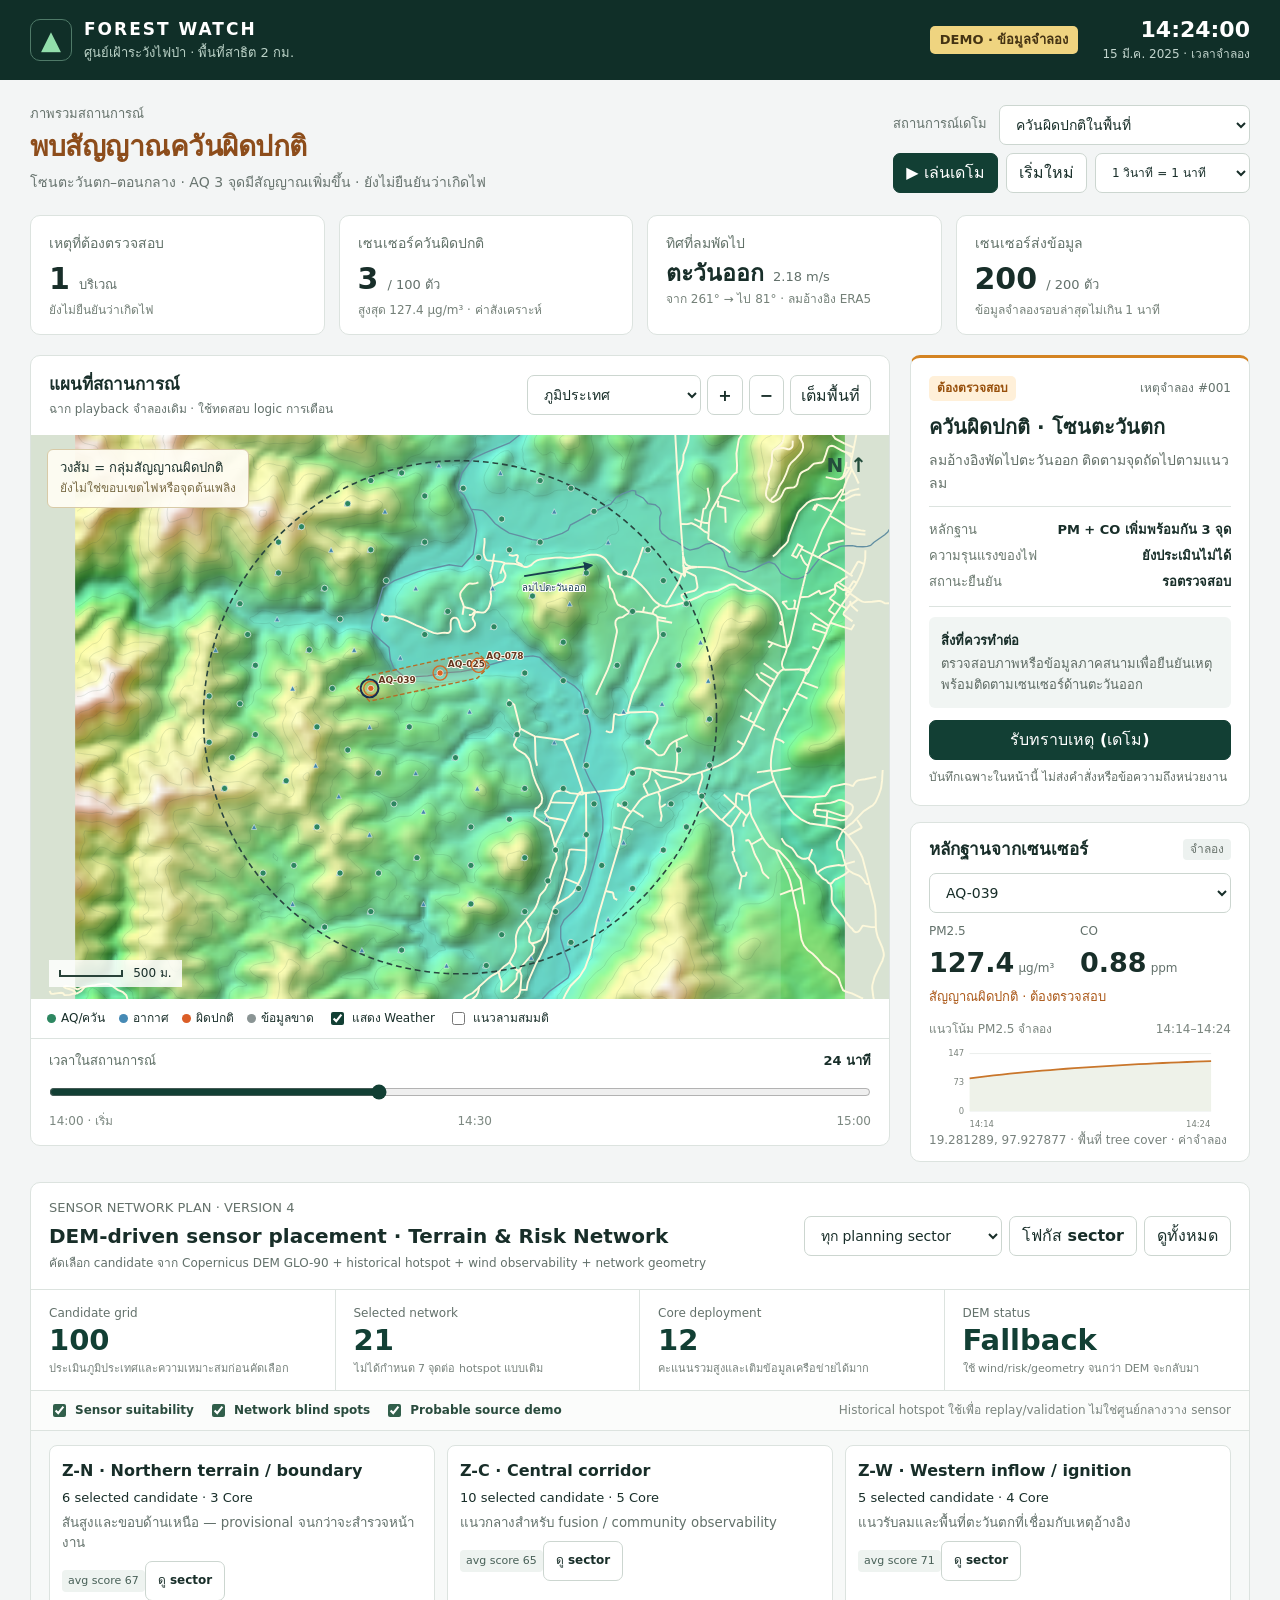
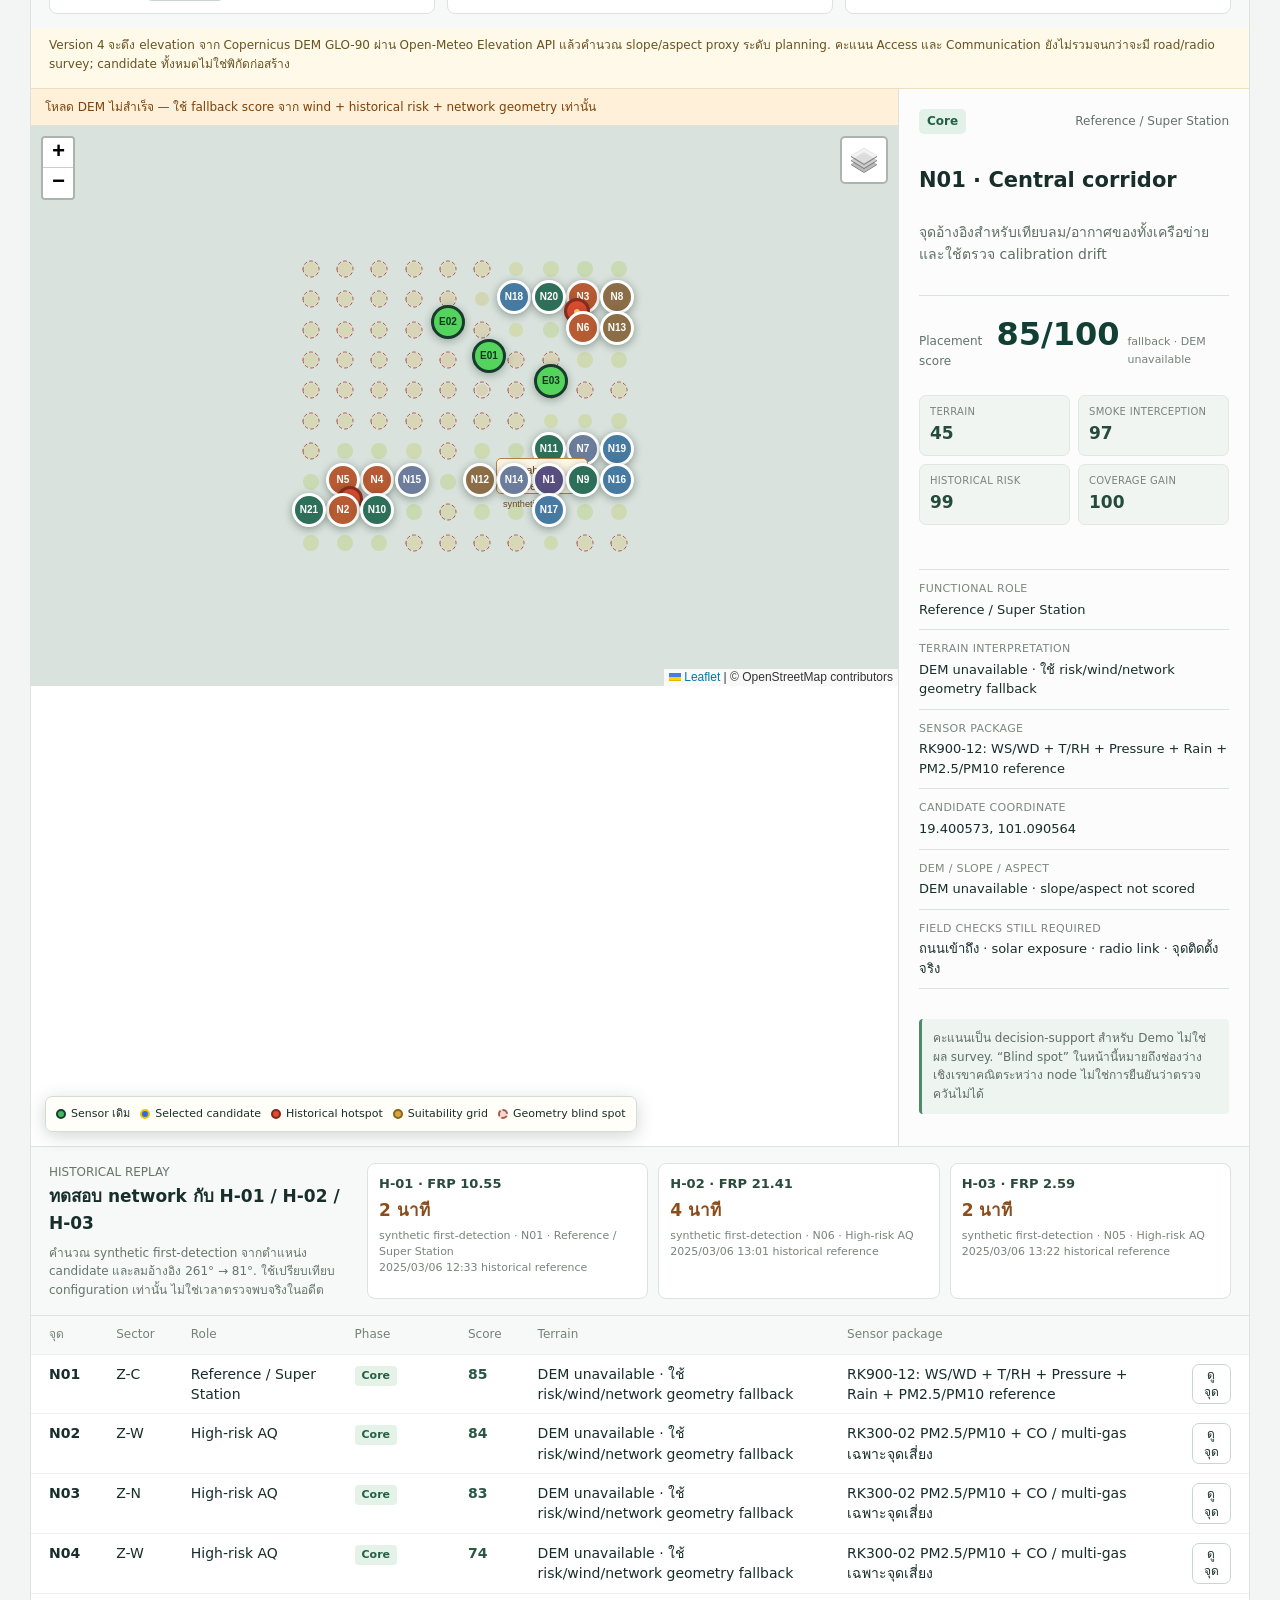
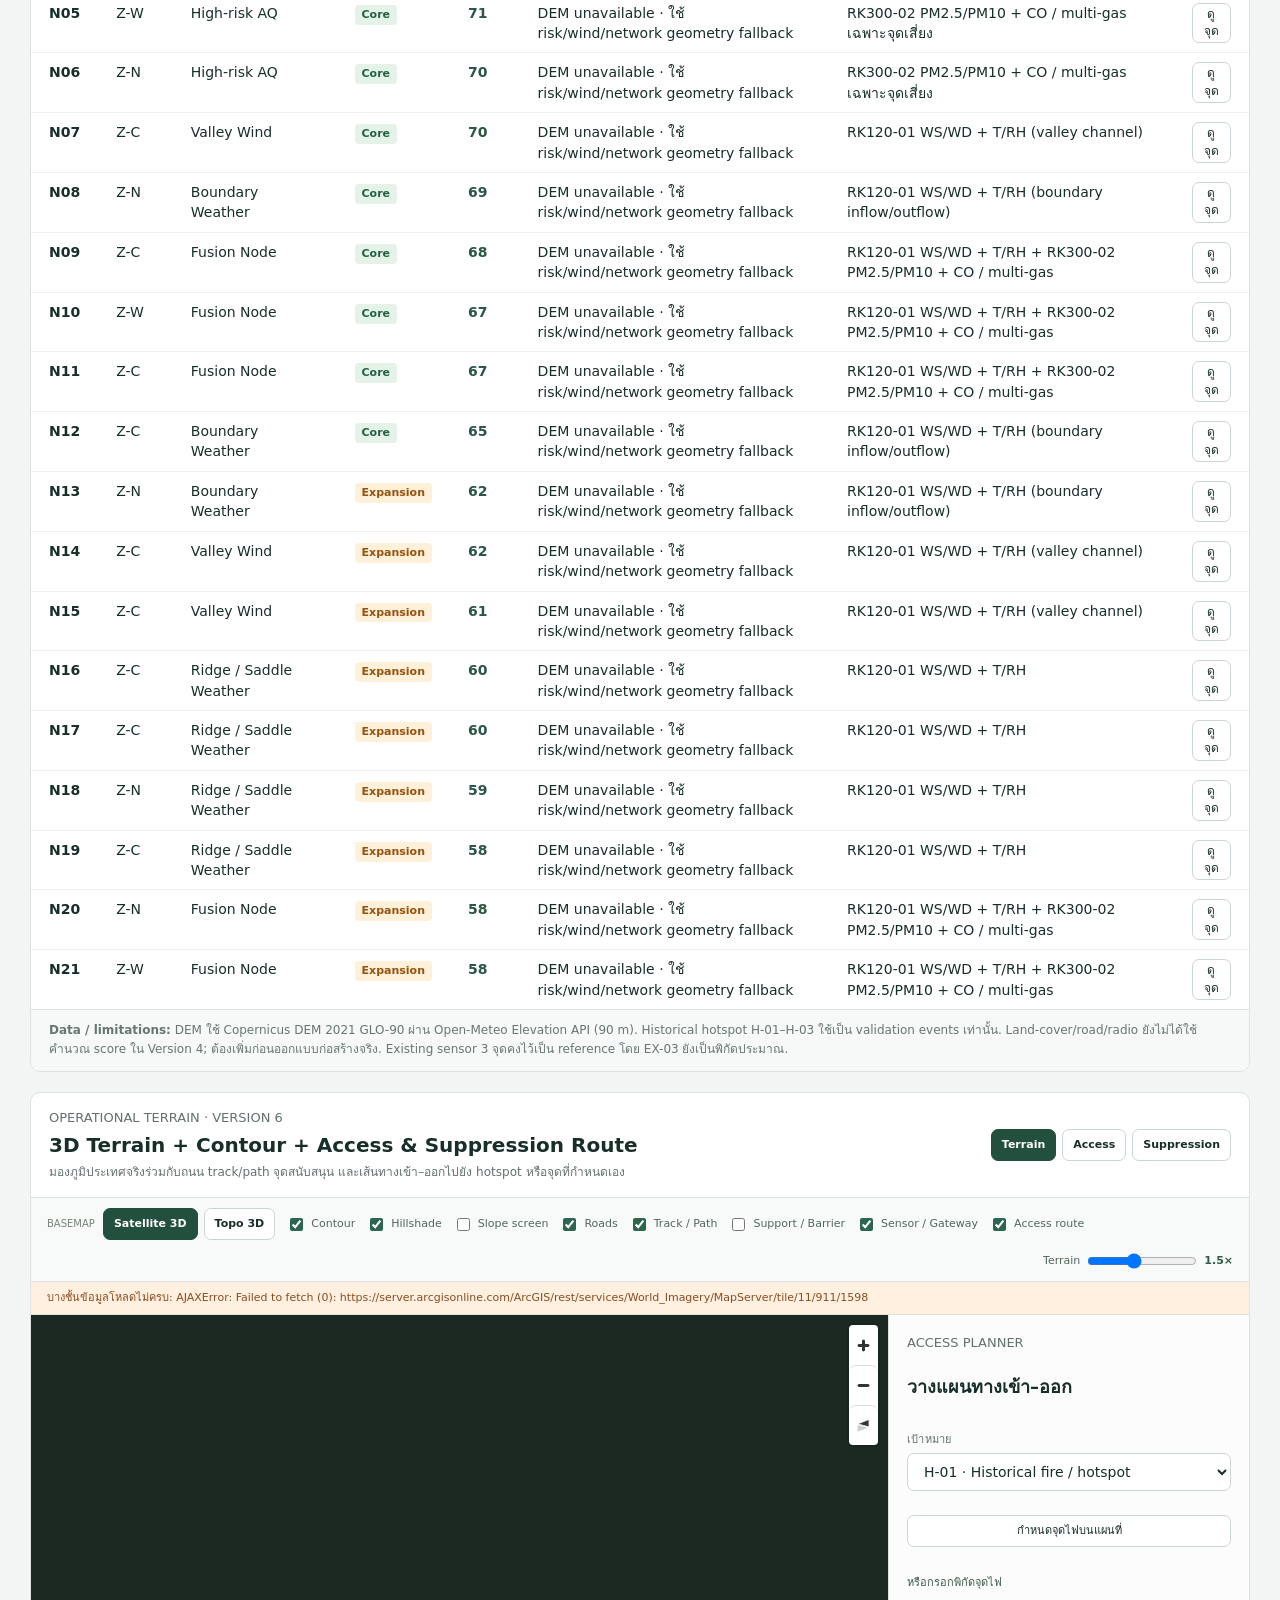
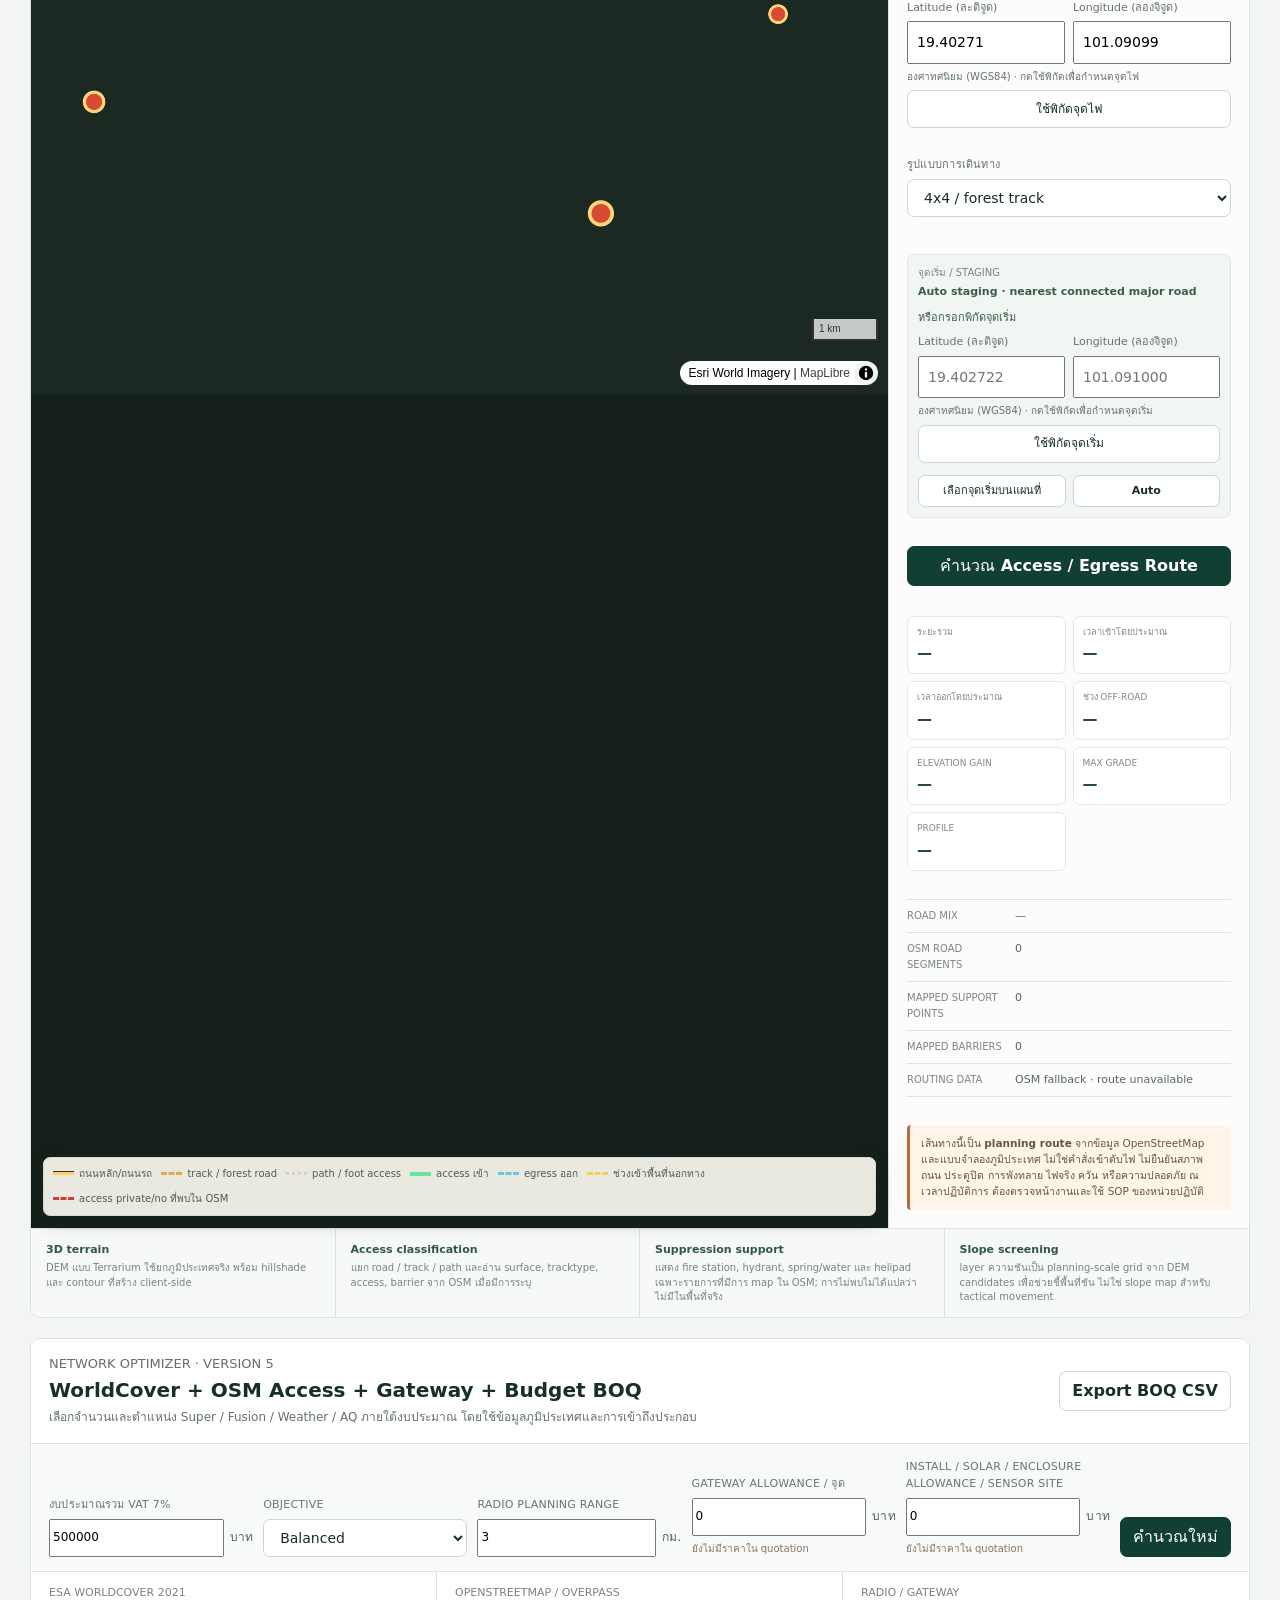
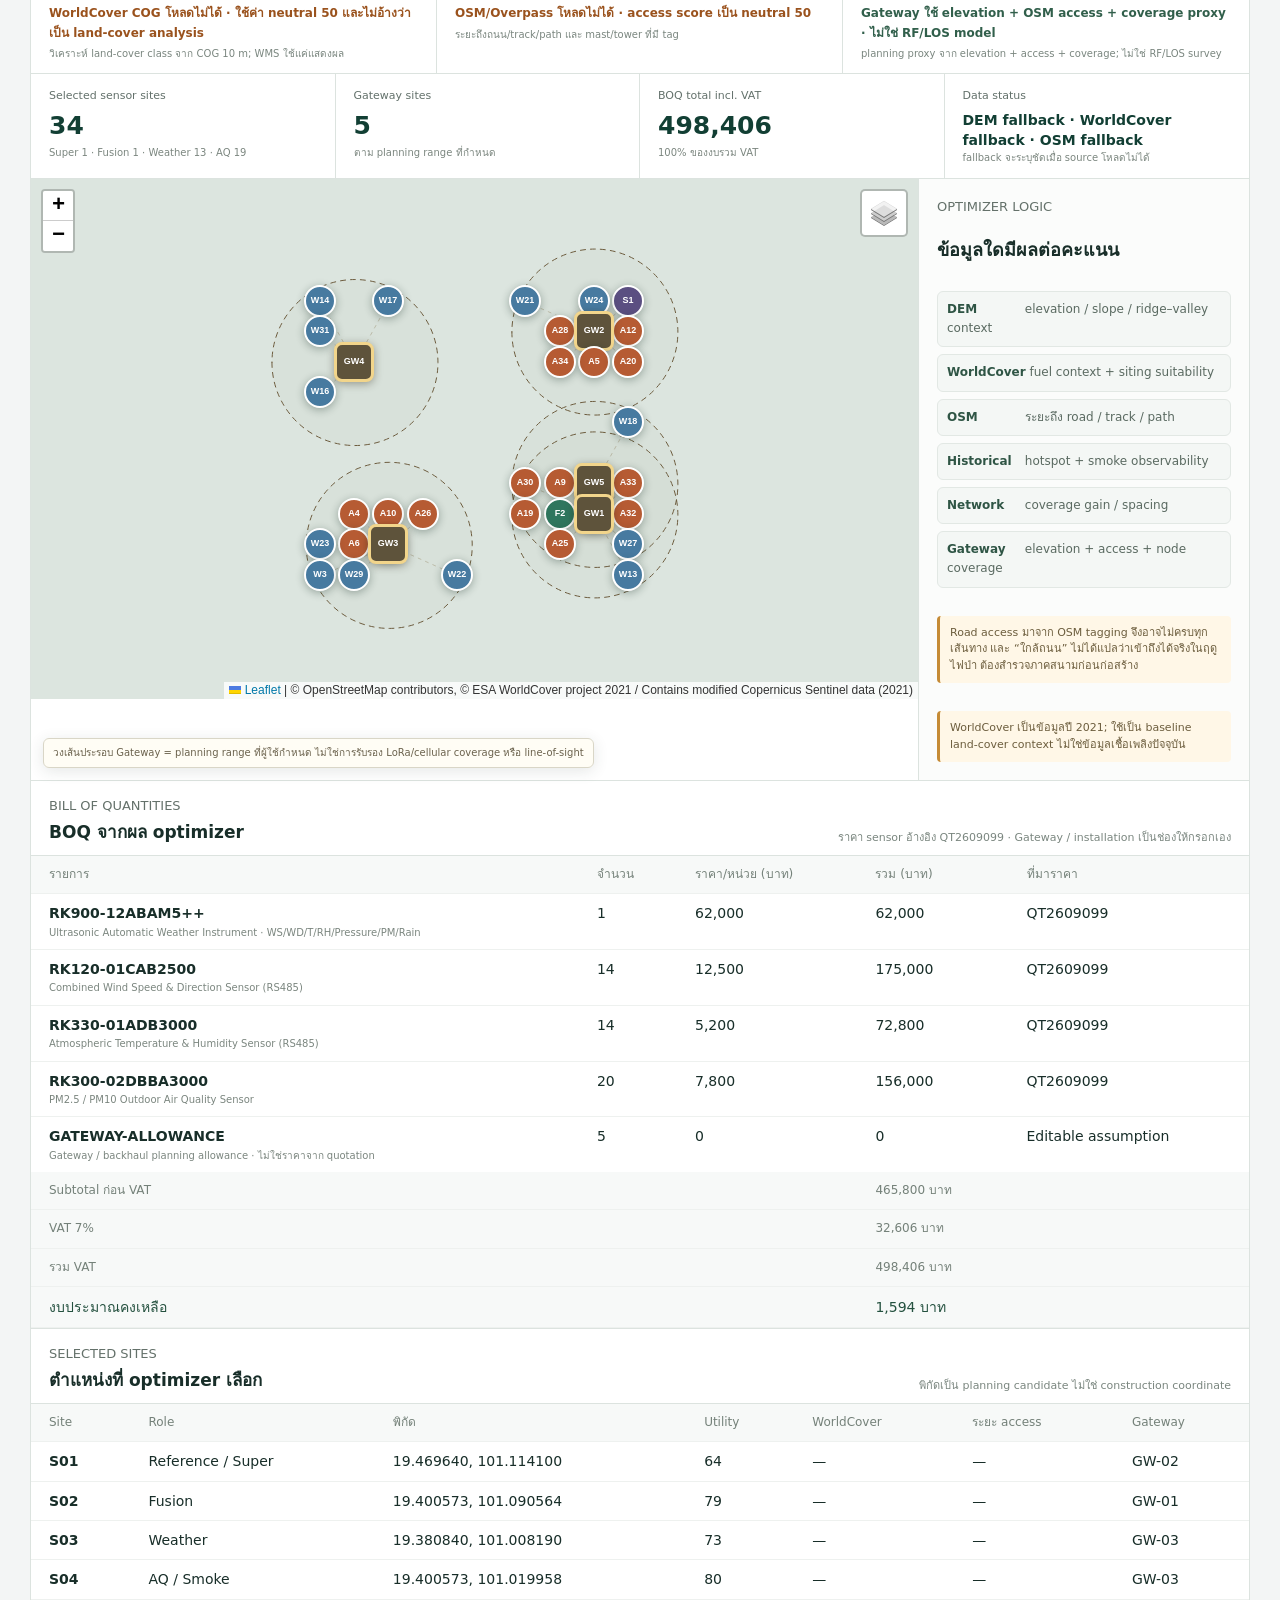
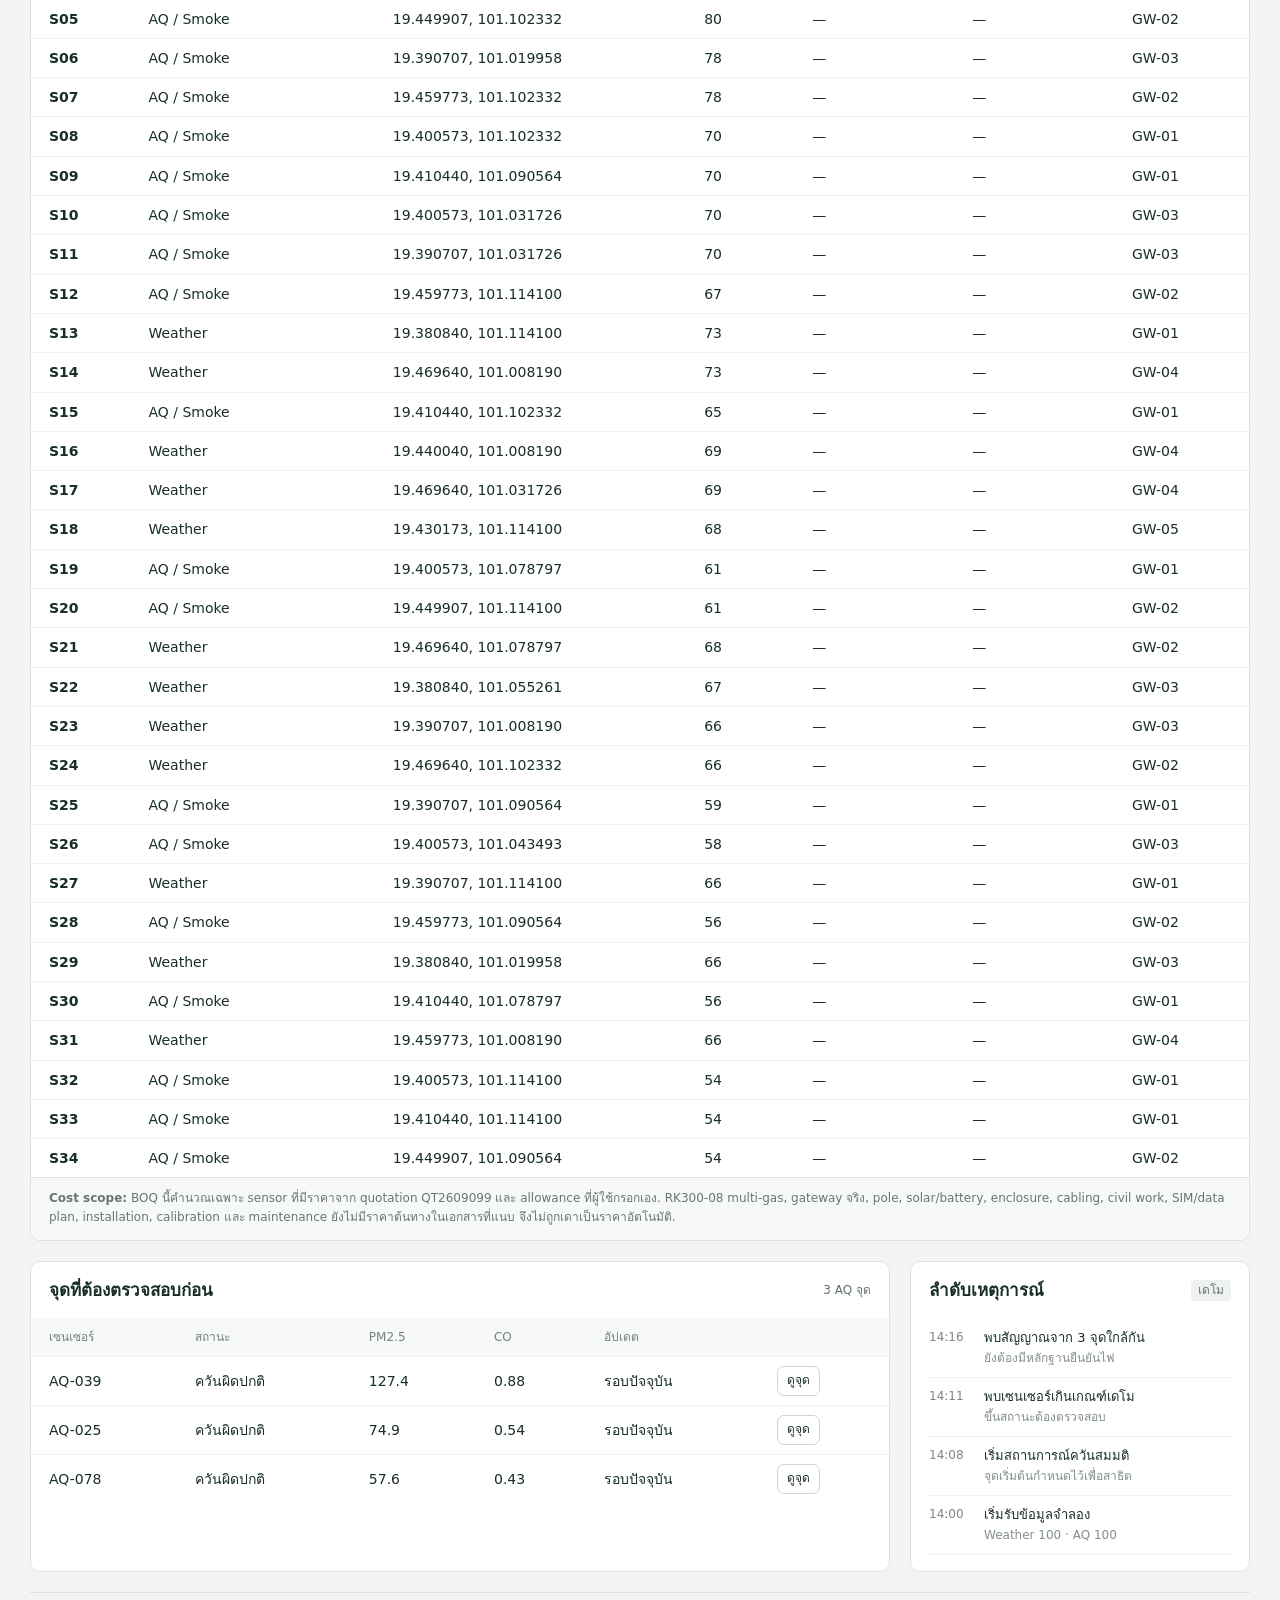
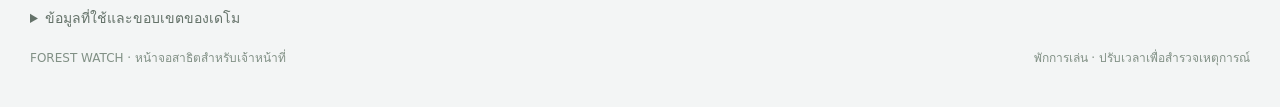
==== commit b3df1573: "Add validated coordinate entry for staging and fire targets" ====
--- a/index.html
+++ b/index.html
@@ -1,5 +1,5 @@
 <!doctype html>
-<html lang="th"><head><meta charset="utf-8"><meta name="viewport" content="width=device-width, initial-scale=1"><meta name="description" content="แดชบอร์ดสาธิตเฝ้าระวังไฟป่าสำหรับเจ้าหน้าที่ แผนที่ 200 เซนเซอร์และเหตุการณ์จำลอง ไม่ใช่ข้อมูลเตือนภัยจริง"><title>Forest Watch | ศูนย์เฝ้าระวังไฟป่า — DEMO</title><link rel="icon" type="image/svg+xml" href="data:image/svg+xml,%3Csvg xmlns='http://www.w3.org/2000/svg' viewBox='0 0 32 32'%3E%3Crect width='32' height='32' rx='7' fill='%230b493b'/%3E%3Cpath d='M16 5L5 23h22Z' fill='%238edf8f'/%3E%3Cpath d='M16 18v10' stroke='white' stroke-width='3'/%3E%3C/svg%3E"><link rel="stylesheet" href="style.css?v=operational-v6"><link rel="stylesheet" href="vendor/leaflet/leaflet.css" crossorigin=""><link rel="stylesheet" href="vendor/maplibre/maplibre-gl.css?v=5.6.2"></head>
+<html lang="th"><head><meta charset="utf-8"><meta name="viewport" content="width=device-width, initial-scale=1"><meta name="description" content="แดชบอร์ดสาธิตเฝ้าระวังไฟป่าสำหรับเจ้าหน้าที่ แผนที่ 200 เซนเซอร์และเหตุการณ์จำลอง ไม่ใช่ข้อมูลเตือนภัยจริง"><title>Forest Watch | ศูนย์เฝ้าระวังไฟป่า — DEMO</title><link rel="icon" type="image/svg+xml" href="data:image/svg+xml,%3Csvg xmlns='http://www.w3.org/2000/svg' viewBox='0 0 32 32'%3E%3Crect width='32' height='32' rx='7' fill='%230b493b'/%3E%3Cpath d='M16 5L5 23h22Z' fill='%238edf8f'/%3E%3Cpath d='M16 18v10' stroke='white' stroke-width='3'/%3E%3C/svg%3E"><link rel="stylesheet" href="style.css?v=coordinate-v6"><link rel="stylesheet" href="vendor/leaflet/leaflet.css" crossorigin=""><link rel="stylesheet" href="vendor/maplibre/maplibre-gl.css?v=5.6.2"></head>
 <body><header class="topbar"><div class="brand"><span class="brandmark" aria-hidden="true">▲</span><div><b>FOREST WATCH</b><span>ศูนย์เฝ้าระวังไฟป่า · พื้นที่สาธิต 2 กม.</span></div></div><div class="headright"><span class="demotag">DEMO · ข้อมูลจำลอง</span><div class="clock"><strong id="clock">14:24:00</strong><span>15 มี.ค. 2025 · เวลาจำลอง</span></div></div></header>
 <main><section class="headline"><div><p class="eyebrow">ภาพรวมสถานการณ์</p><h1 id="headline">พบสัญญาณควันผิดปกติ</h1><p id="situation">กำลังเตรียมข้อมูลจำลอง…</p></div><div class="playback"><label for="scenario">สถานการณ์เดโม</label><select id="scenario"><option value="smoke">ควันผิดปกติในพื้นที่</option><option value="normal">สถานการณ์ปกติ</option><option value="outage">เซนเซอร์ขาดการติดต่อ</option></select><div class="playrow"><button id="play" class="primary">▶ เล่นเดโม</button><button id="restart" title="เริ่มสถานการณ์ใหม่">เริ่มใหม่</button><label for="speed" class="sr-only">ความเร็วเล่นเดโม</label><select id="speed"><option value="1">1 วินาที = 1 นาที</option><option value="0.25">1 วินาที = 15 วินาที</option></select></div></div></section>
 <section class="metrics" aria-label="สถานะสำคัญ"><article class="metric"><span>เหตุที่ต้องตรวจสอบ</span><div><strong id="incidentcount">1</strong><em>บริเวณ</em></div><small id="incidentnote">ยังไม่ยืนยันว่าเกิดไฟ</small></article><article class="metric"><span>เซนเซอร์ควันผิดปกติ</span><div><strong id="flagcount">3</strong><em>/ 100 ตัว</em></div><small id="peak">สูงสุด — µg/m³</small></article><article class="metric"><span>ทิศที่ลมพัดไป</span><div><strong>ตะวันออก</strong><em>2.18 m/s</em></div><small>จาก 261° → ไป 81° · ลมอ้างอิง ERA5</small></article><article class="metric"><span>เซนเซอร์ส่งข้อมูล</span><div><strong id="online">200</strong><em>/ 200 ตัว</em></div><small id="freshness">ข้อมูลจำลองรอบล่าสุดไม่เกิน 1 นาที</small></article></section>
@@ -170,6 +170,18 @@
       <div class="op-inline-actions">
         <button id="op-pick-target" type="button">กำหนดจุดไฟบนแผนที่</button>
       </div>
+      <form id="op-target-coordinates" class="op-coordinate-form" novalidate>
+        <fieldset>
+          <legend>หรือกรอกพิกัดจุดไฟ</legend>
+          <div class="op-coordinate-grid">
+            <label for="op-target-lat">Latitude (ละติจูด)<input id="op-target-lat" name="latitude" type="number" inputmode="decimal" step="any" min="-90" max="90" placeholder="19.402722" required aria-describedby="op-target-coordinate-error"></label>
+            <label for="op-target-lon">Longitude (ลองจิจูด)<input id="op-target-lon" name="longitude" type="number" inputmode="decimal" step="any" min="-180" max="180" placeholder="101.091000" required aria-describedby="op-target-coordinate-error"></label>
+          </div>
+          <small>องศาทศนิยม (WGS84) · กดใช้พิกัดเพื่อกำหนดจุดไฟ</small>
+          <p id="op-target-coordinate-error" class="op-coordinate-error" role="alert" hidden></p>
+          <button type="submit">ใช้พิกัดจุดไฟ</button>
+        </fieldset>
+      </form>
       <label>รูปแบบการเดินทาง
         <select id="op-profile">
           <option value="vehicle">รถทั่วไป</option>
@@ -180,6 +192,18 @@
       <div class="op-start-box">
         <span>จุดเริ่ม / staging</span>
         <b id="op-start-mode">Auto staging · nearest connected major road</b>
+        <form id="op-start-coordinates" class="op-coordinate-form" novalidate>
+          <fieldset>
+            <legend>หรือกรอกพิกัดจุดเริ่ม</legend>
+            <div class="op-coordinate-grid">
+              <label for="op-start-lat">Latitude (ละติจูด)<input id="op-start-lat" name="latitude" type="number" inputmode="decimal" step="any" min="-90" max="90" placeholder="19.402722" required aria-describedby="op-start-coordinate-error"></label>
+              <label for="op-start-lon">Longitude (ลองจิจูด)<input id="op-start-lon" name="longitude" type="number" inputmode="decimal" step="any" min="-180" max="180" placeholder="101.091000" required aria-describedby="op-start-coordinate-error"></label>
+            </div>
+            <small>องศาทศนิยม (WGS84) · กดใช้พิกัดเพื่อกำหนดจุดเริ่ม</small>
+            <p id="op-start-coordinate-error" class="op-coordinate-error" role="alert" hidden></p>
+            <button type="submit">ใช้พิกัดจุดเริ่ม</button>
+          </fieldset>
+        </form>
         <div class="op-inline-actions">
           <button id="op-pick-start" type="button">เลือกจุดเริ่มบนแผนที่</button>
           <button id="op-auto-start" type="button">Auto</button>
@@ -320,5 +344,5 @@
 </section>
 <section class="bottom-grid"><article class="tablepanel"><div class="panelhead"><h2>จุดที่ต้องตรวจสอบก่อน</h2><span id="table-count" class="muted">—</span></div><div class="tablewrap"><table><thead><tr><th>เซนเซอร์</th><th>สถานะ</th><th>PM2.5</th><th>CO</th><th>อัปเดต</th><th></th></tr></thead><tbody id="sensor-table"></tbody></table></div></article><article class="eventpanel"><div class="panelhead"><h2>ลำดับเหตุการณ์</h2><span class="tag">เดโม</span></div><ol id="events"></ol></article></section>
 <details class="method"><summary>ข้อมูลที่ใช้และขอบเขตของเดโม</summary><p>แผนที่ playback ด้านบนใช้ Copernicus GLO-30, ESA WorldCover 2021 และ OpenStreetMap จากงานเดิม ตำแหน่ง Weather 100 และ AQ 100 เป็นจุดเสนอสำหรับเดโม ค่าควัน สถานะการสื่อสาร และลำดับเหตุการณ์สังเคราะห์ทั้งหมด ไม่ได้เชื่อมอุปกรณ์จริง</p><p>Sensor Network Plan ใช้ DEM-driven candidate selection และ Budget Optimizer ใช้ WorldCover + OSM access graph + gateway planning ประกอบการจัดวาง ส่วน Version 6 เพิ่ม 3D terrain, contour, road/track/path, mapped barrier/support point และ Access/Egress routing. ทุกพิกัดและ route ยังเป็น planning support ไม่ใช่ construction coordinate หรือ tactical fire-suppression instruction</p><p>ลม 2.18 m/s จาก 261° มาจาก ERA5 วันที่ 15 มี.ค. 2025 เวลา 14:00 น. เป็นข้อมูลระดับภูมิภาคที่นำมาใช้คงที่ในฉากนี้ ไม่ใช่ลมปัจจุบันหรือการวัดครบ 100 สถานี กติกาควันผิดปกติ: ΔPM2.5 &gt;25 µg/m³ และ ΔCO &gt;0.2 ppm เทียบฐานสมมติ 15 µg/m³ / 0.15 ppm ไม่ใช่เกณฑ์สุขภาพหรือเกณฑ์ปฏิบัติการที่สอบเทียบแล้ว</p><p>โซนสีส้มเป็นกรอบห้อมกลุ่ม AQ ที่ผิดปกติ ไม่ใช่การย้อนคำนวณจุดต้นเพลิง แนวไฟลาม 15/30/60 นาทีเป็นแบบจำลองอย่างง่ายที่ยังไม่สอบเทียบ จึงไม่แสดงเวลาปลอดภัย เส้นทางเข้าดับไฟ หรือค่าความรุนแรงของไฟ</p><p>ข้อมูลเก่าหรือขาดการติดต่อแสดงเป็นสีเทาและไม่นับเป็นหลักฐานยืนยันควัน ต้องแยก “ไม่มีสัญญาณผิดปกติ” ออกจาก “ไม่มีข้อมูล” การรับทราบอยู่เฉพาะหน้านี้และรีเซ็ตเมื่อเปลี่ยนฉาก ยังไม่มีบันทึกเหตุส่วนกลางหรือการแจ้งเตือนจริง</p><p>FIRMS snapshot เดิม 16–23 ก.ย. 2026 ไม่มีจุดในรัศมี 25 กม. จึงไม่นำมาปนกับฉากย้อนหลังนี้ แผนเชื่อมข้อมูลจริง: sensor → LoRaWAN/cellular → MQTT/API → ตรวจคุณภาพและอายุข้อมูล → dashboard ผ่าน SSE/WebSocket โดยต้องเพิ่มบริการรับข้อมูลก่อน</p><p>© OpenStreetMap contributors · © ESA WorldCover project 2021 / Contains modified Copernicus Sentinel data (2021) processed by ESA WorldCover consortium · Copernicus DEM · Open-Meteo / ERA5</p><a href="https://registry.opendata.aws/copernicus-dem/">Copernicus DEM</a> · <a href="https://esa-worldcover.org/en/data-access">WorldCover</a> · <a href="https://www.openstreetmap.org/copyright">OSM</a> · <a href="https://open-meteo.com/en/docs/historical-weather-api">ERA5 / Open-Meteo</a></details>
-<footer><span>FOREST WATCH · หน้าจอสาธิตสำหรับเจ้าหน้าที่</span><span id="run-status">พักการเล่น · ปรับเวลาเพื่อสำรวจเหตุการณ์</span></footer><div id="toast" role="status" aria-live="polite" hidden></div></main><script src="data.js"></script><script src="app.js"></script><script src="vendor/leaflet/leaflet.js" crossorigin=""></script><script src="plan.js?v=dem-network-v6-base"></script><script src="https://cdn.jsdelivr.net/npm/geotiff@3.0.5/dist-browser/geotiff.min.js"></script><script src="optimizer.js?v=access-v6"></script><script src="vendor/maplibre/maplibre-gl.js?v=5.6.2"></script><script src="vendor/contour/index.min.js?v=0.1.0"></script><script src="terrain3d.js?v=operational-v6-local"></script></body></html>
+<footer><span>FOREST WATCH · หน้าจอสาธิตสำหรับเจ้าหน้าที่</span><span id="run-status">พักการเล่น · ปรับเวลาเพื่อสำรวจเหตุการณ์</span></footer><div id="toast" role="status" aria-live="polite" hidden></div></main><script src="data.js"></script><script src="app.js"></script><script src="vendor/leaflet/leaflet.js" crossorigin=""></script><script src="plan.js?v=dem-network-v6-base"></script><script src="https://cdn.jsdelivr.net/npm/geotiff@3.0.5/dist-browser/geotiff.min.js"></script><script src="optimizer.js?v=access-v6"></script><script src="vendor/maplibre/maplibre-gl.js?v=5.6.2"></script><script src="vendor/contour/index.min.js?v=0.1.0"></script><script src="terrain3d.js?v=coordinate-v6"></script></body></html>
 
--- a/style.css
+++ b/style.css
@@ -216,6 +216,16 @@
 .op-start-box>span{display:block;font-size:10px;color:#77857c;text-transform:uppercase}
 .op-start-box>b{display:block;margin:3px 0 9px;font-size:11px;color:#3d5b4d;line-height:1.45}
 .op-start-box .op-inline-actions{margin:0}
+.op-coordinate-form{margin:0 0 12px}
+.op-coordinate-form fieldset{margin:0;padding:0;border:0;min-width:0}
+.op-coordinate-form legend{padding:0;margin-bottom:7px;font-size:11px;color:#3d5b4d}
+.op-coordinate-grid{display:grid;grid-template-columns:minmax(0,1fr) minmax(0,1fr);gap:8px}
+.op-coordinate-grid label{display:flex;flex-direction:column;gap:5px;font-size:11px;color:#64736b}
+.op-coordinate-grid input{width:100%;min-width:0;min-height:40px;padding:8px;font-size:14px;font-variant-numeric:tabular-nums}
+.op-coordinate-grid input[aria-invalid="true"]{border-color:#b53d32}
+.op-coordinate-form small{display:block;margin:6px 0;color:#64736b;font-size:10px;line-height:1.45}
+.op-coordinate-form button{width:100%;min-height:38px;font-size:12px}
+.op-coordinate-error{margin:6px 0;color:#a83227;font-size:12px;line-height:1.45}
 .op-route-metrics{display:grid;grid-template-columns:1fr 1fr;gap:7px;margin:14px 0 12px}
 .op-route-metrics>div{padding:8px 9px;border:1px solid #e2e8e4;border-radius:7px;background:#fff}
 .op-route-metrics span{display:block;font-size:9px;color:#7d887f;text-transform:uppercase}
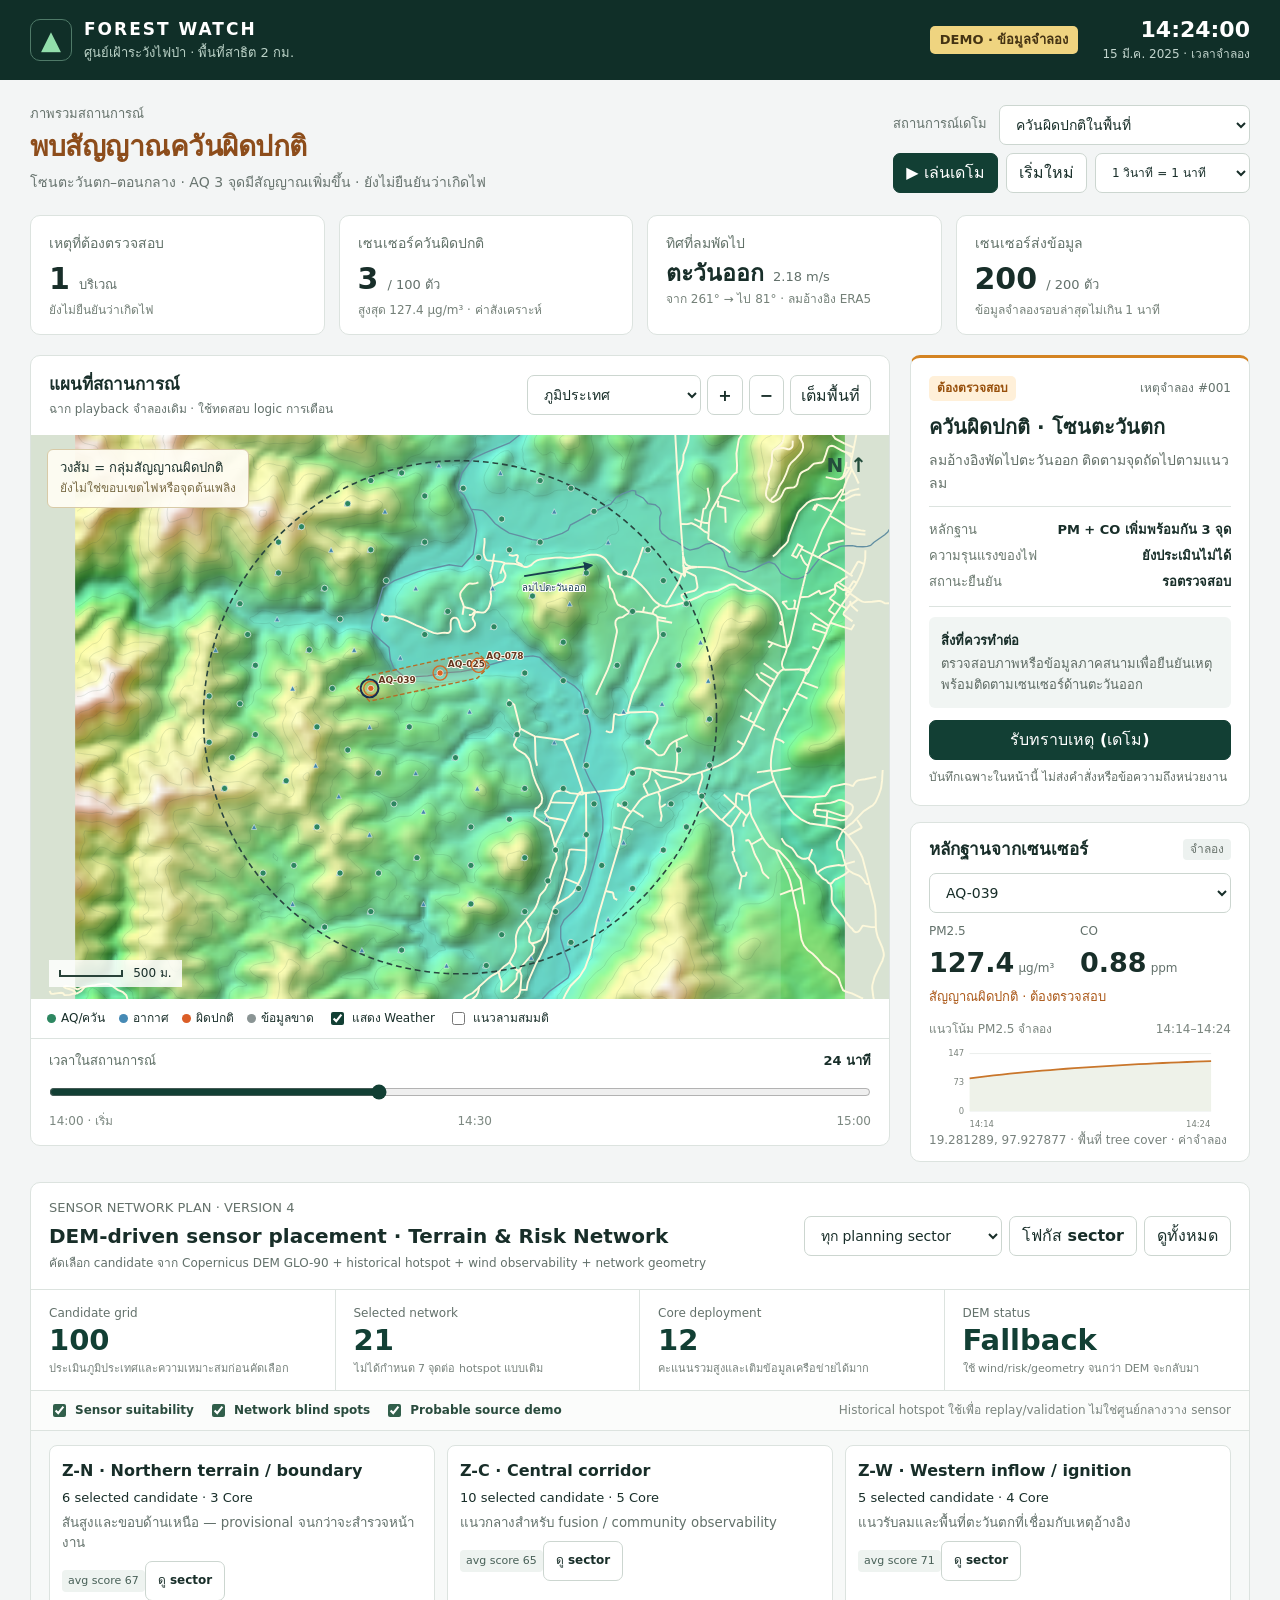
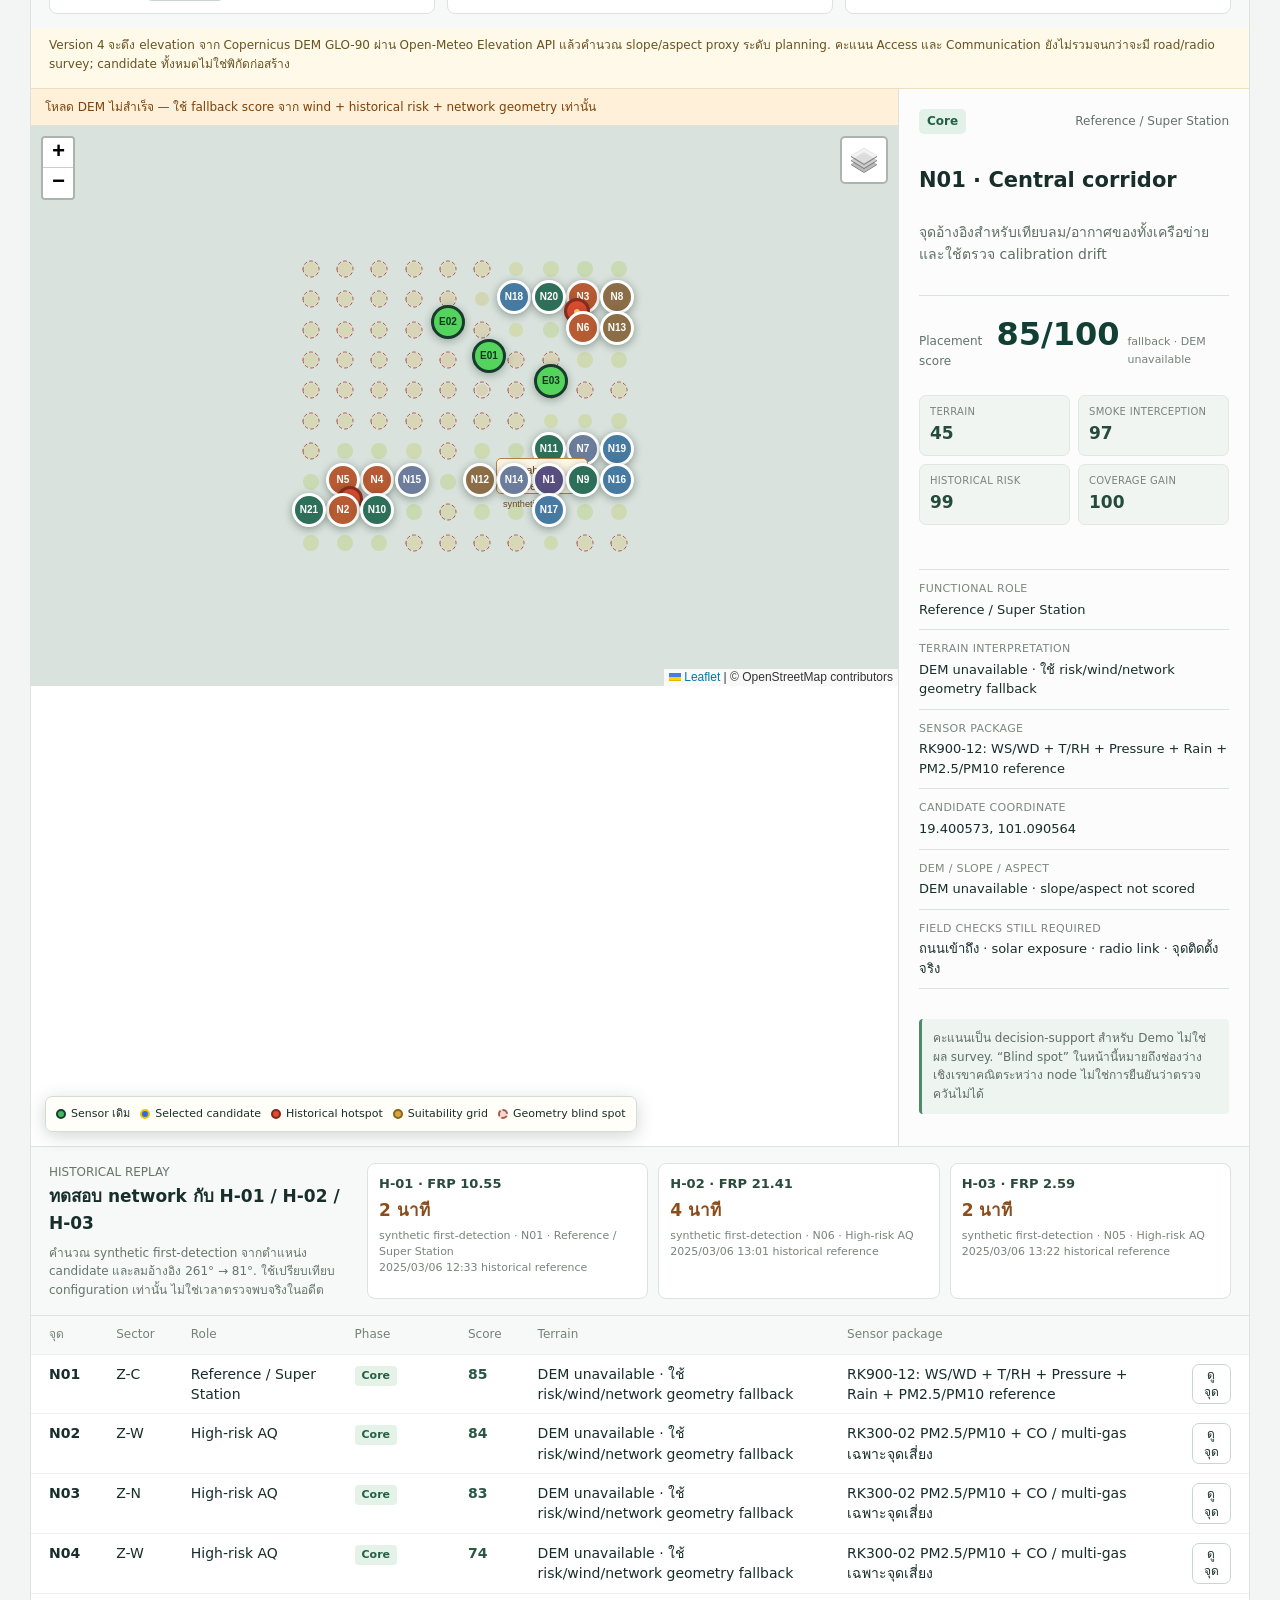
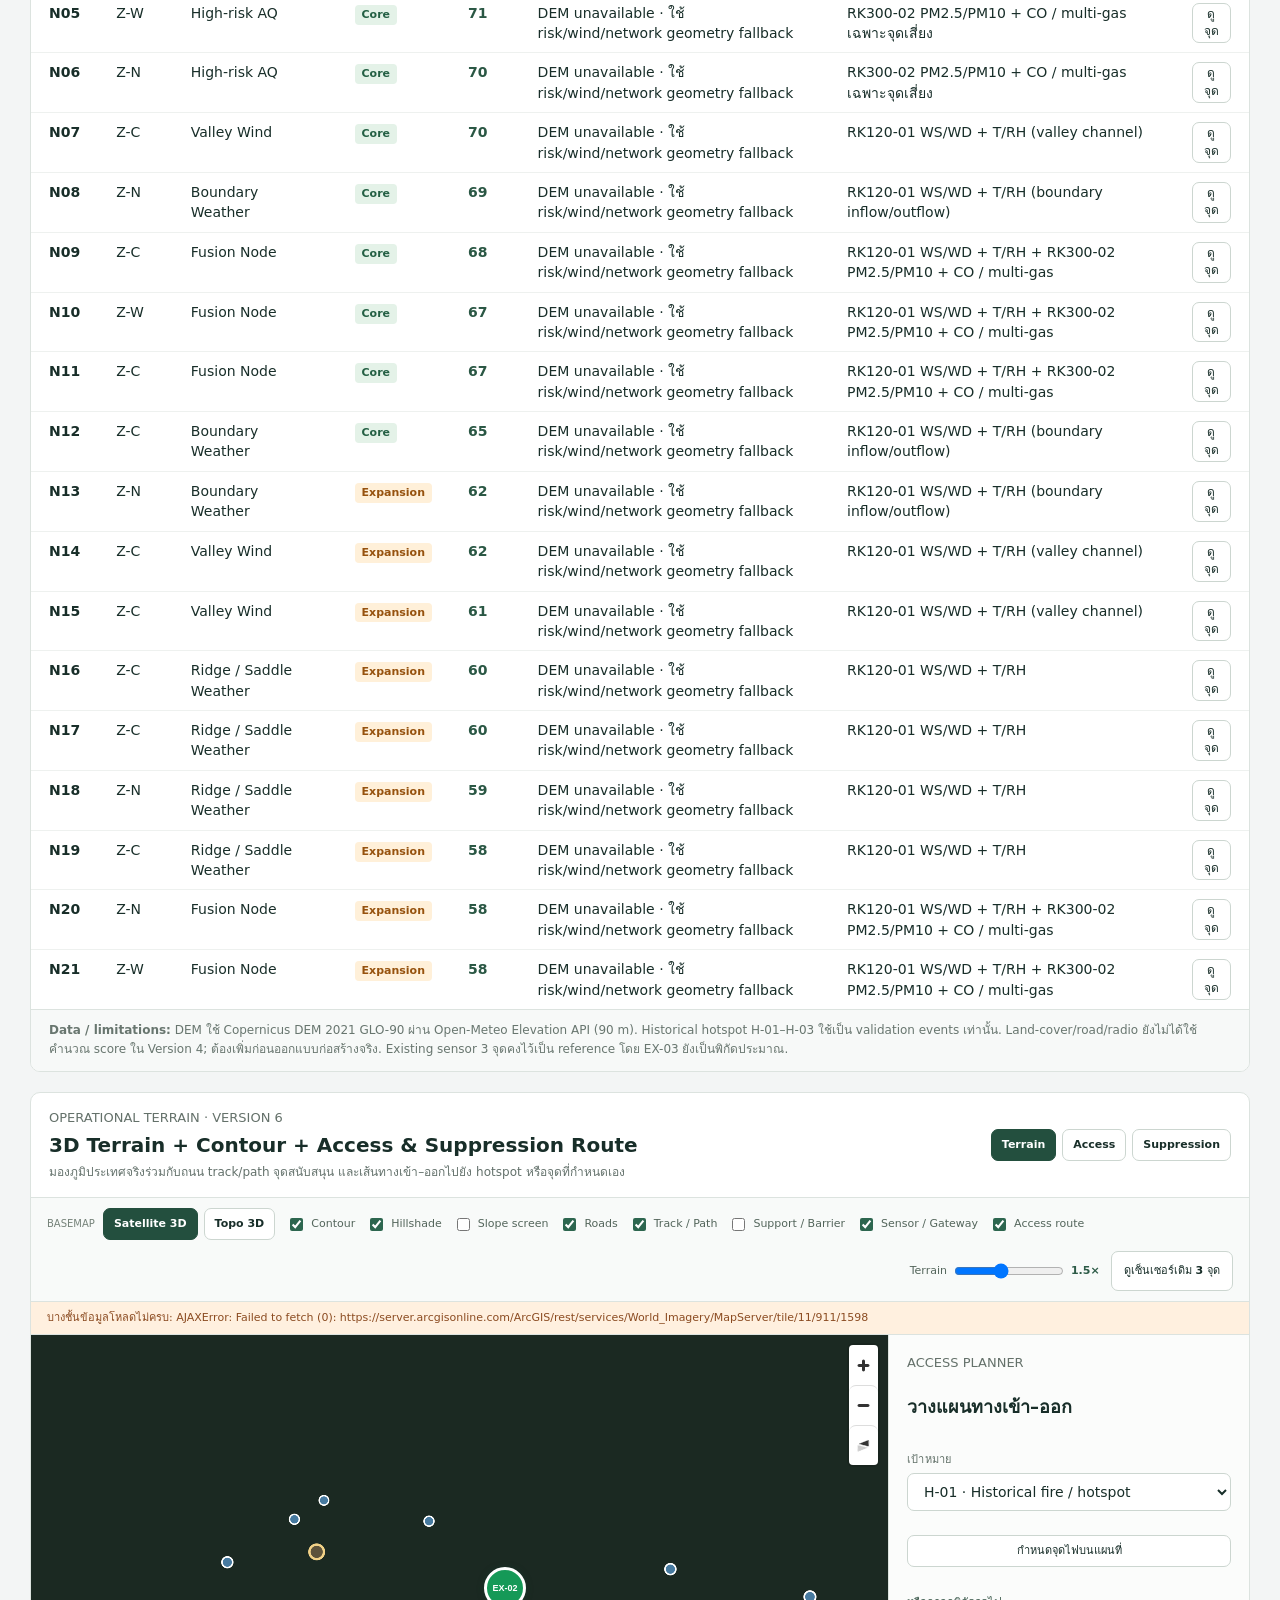
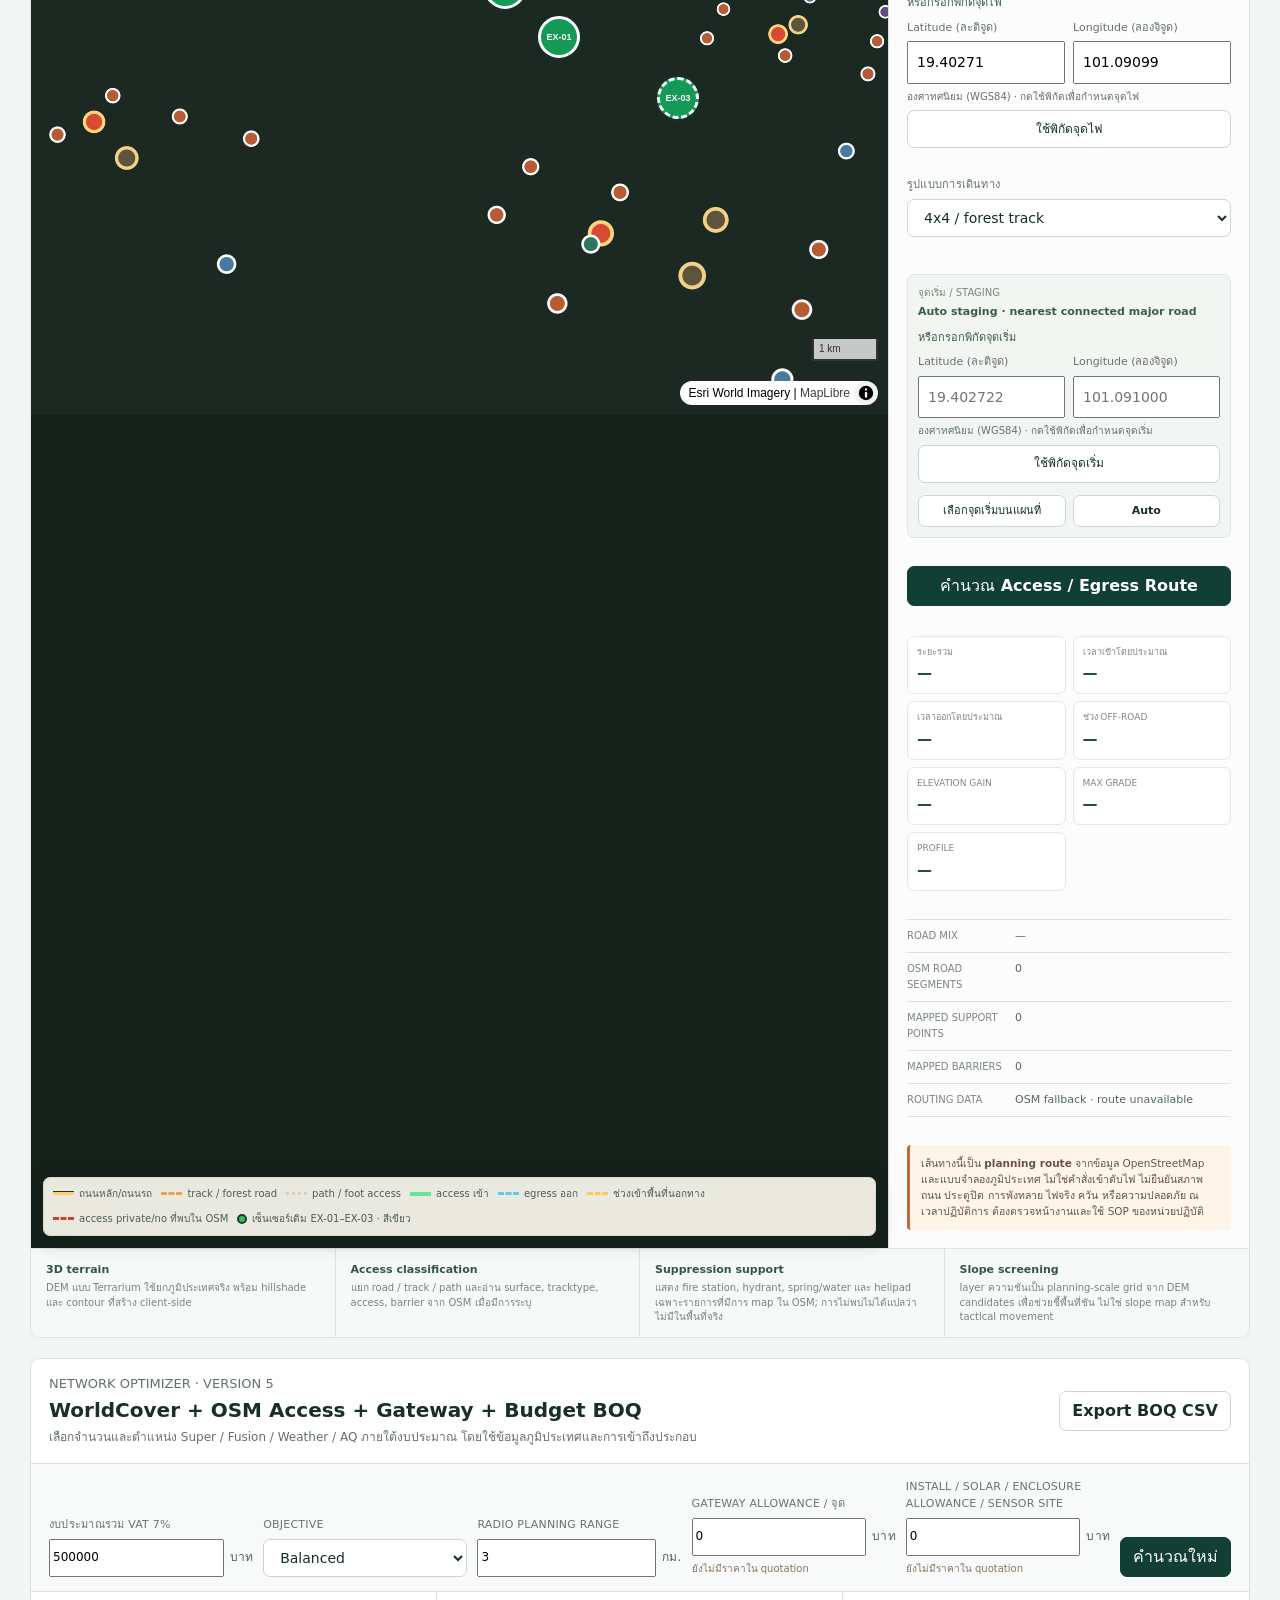
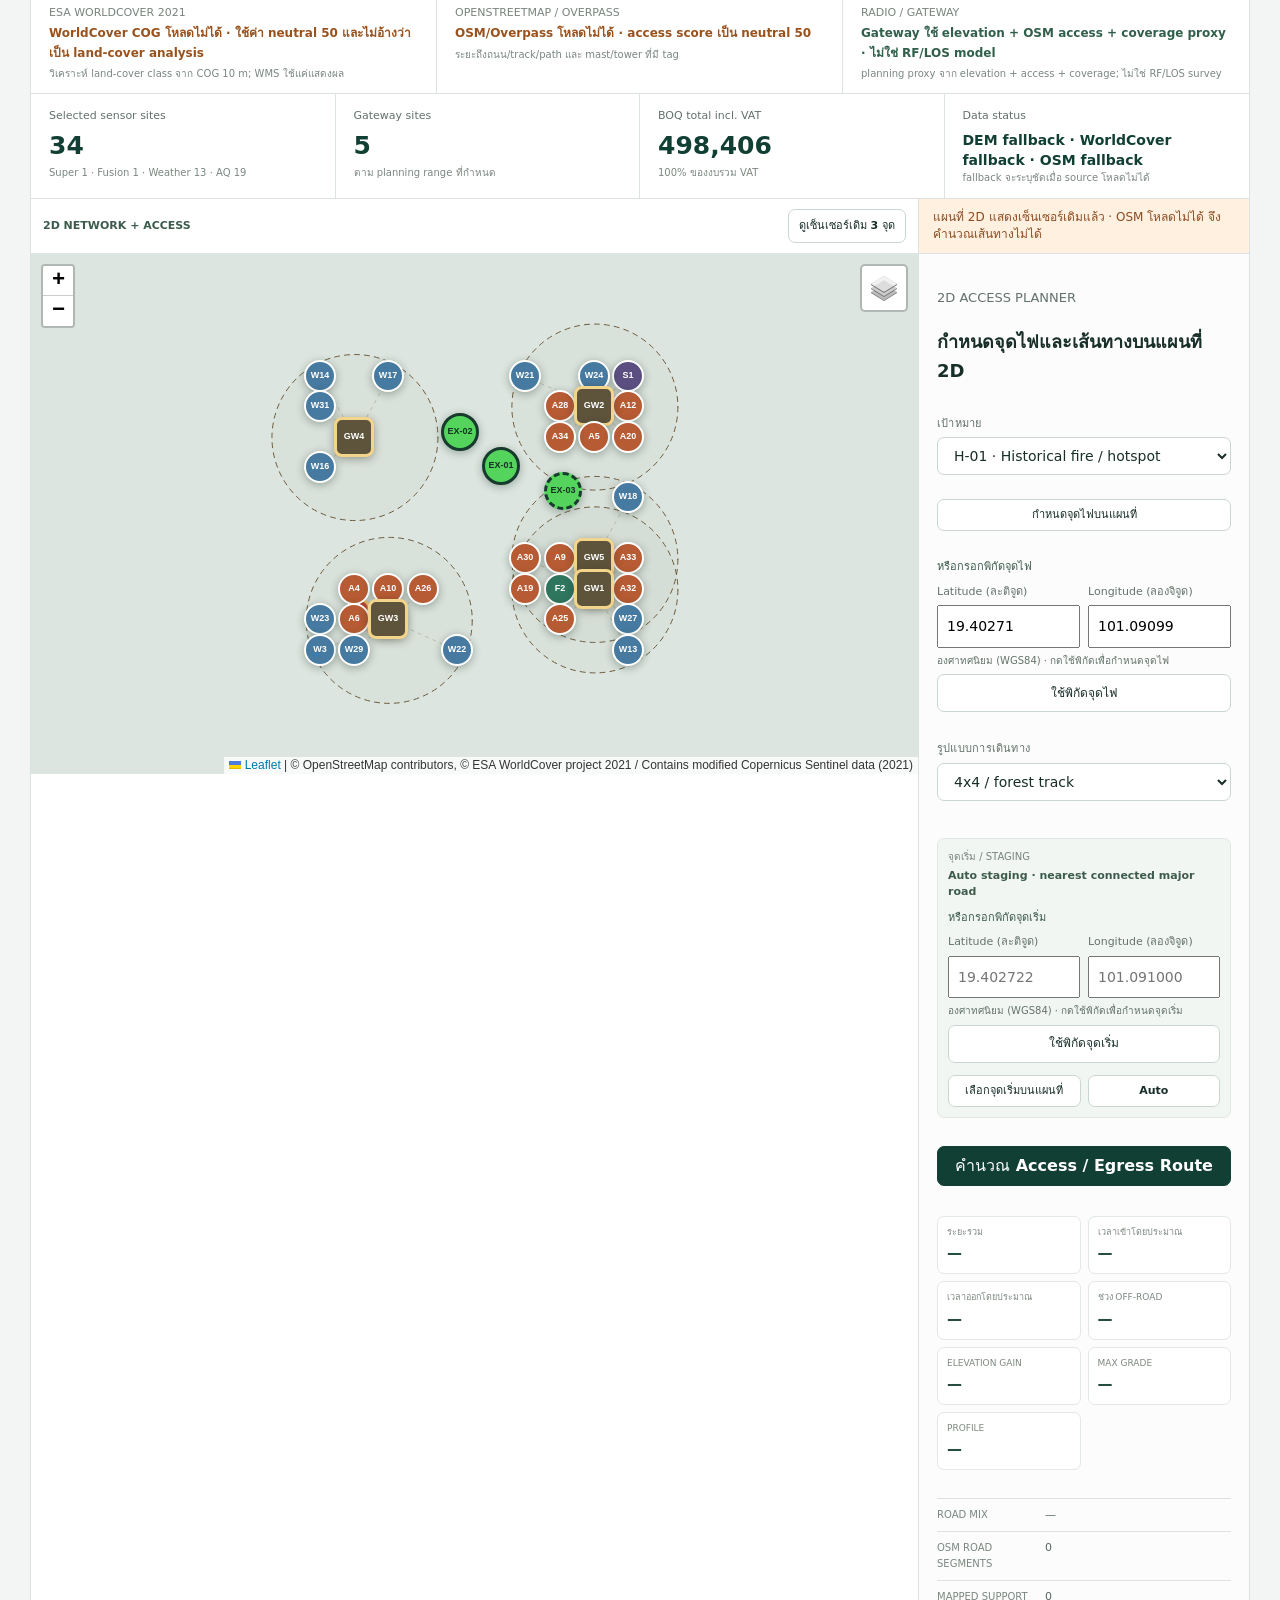
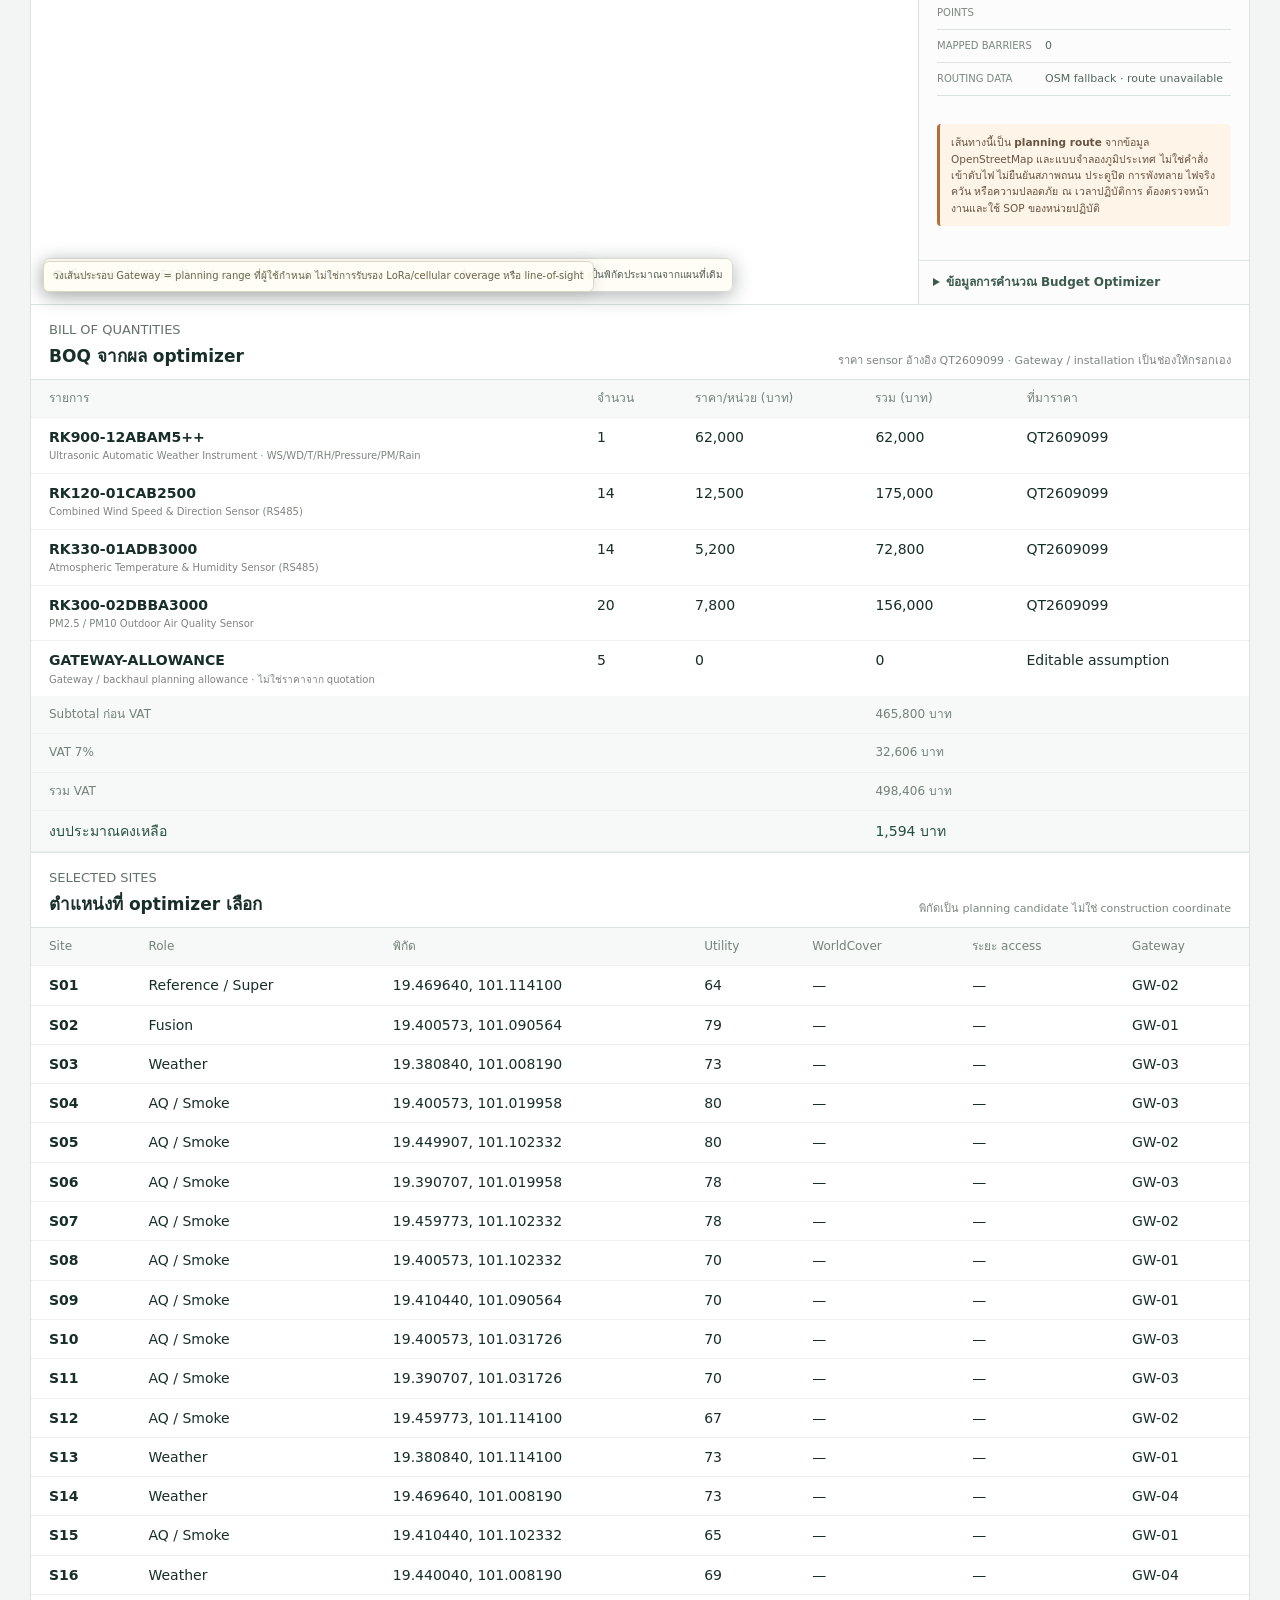
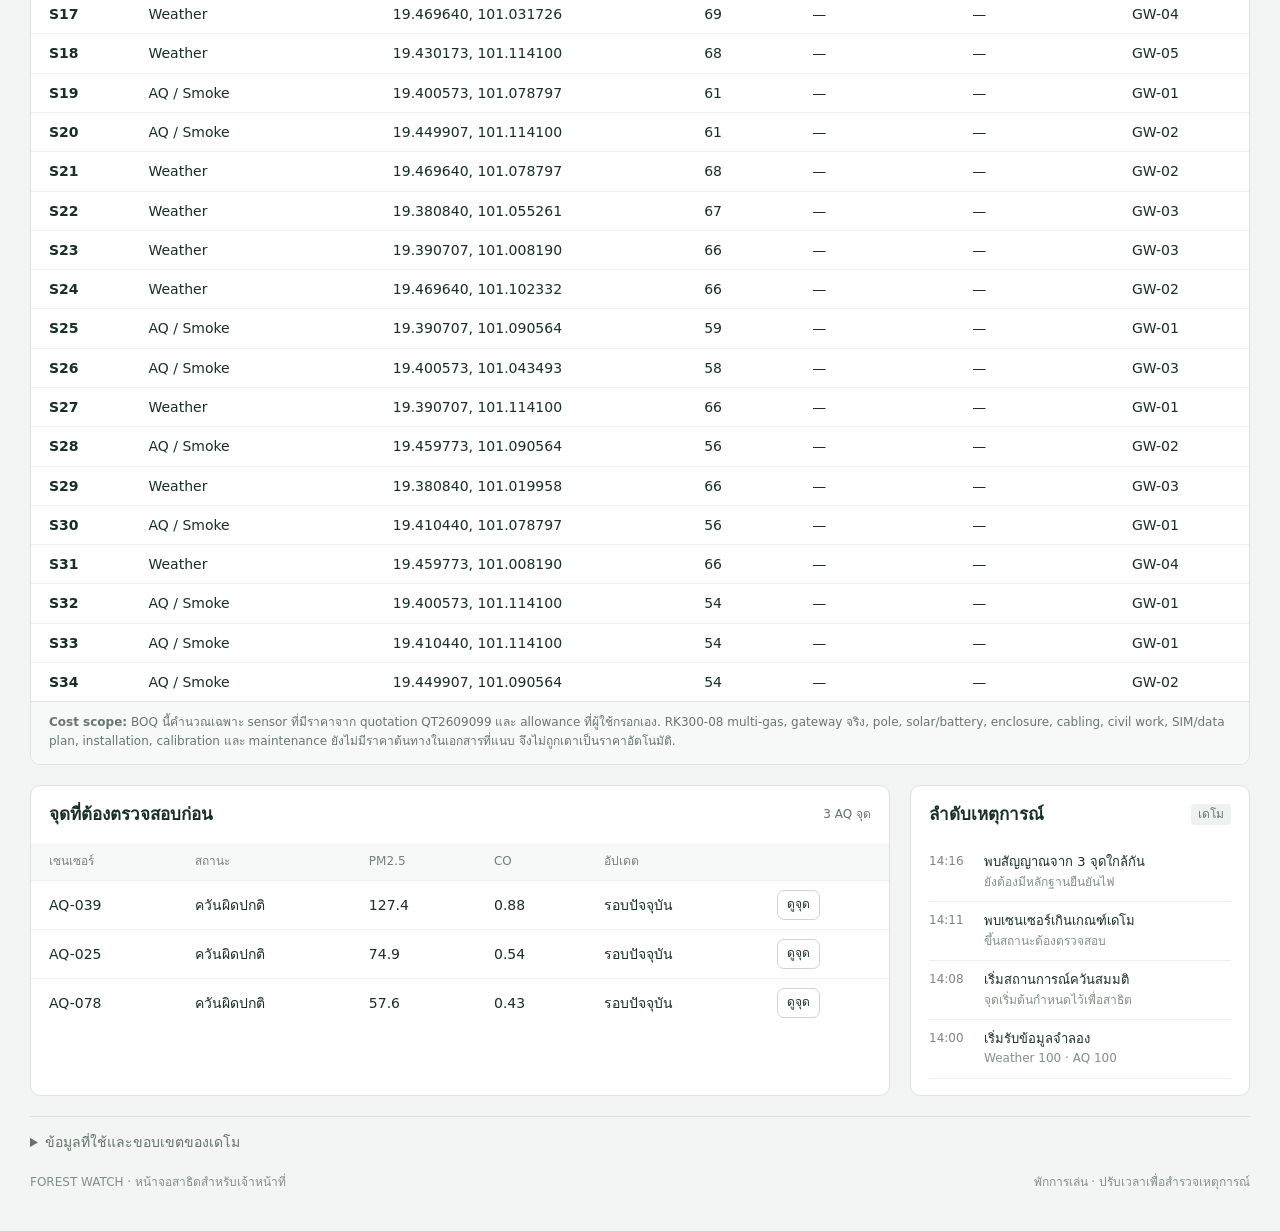
==== commit fa0ef086: "Restore existing sensors and share access routing with 2D map" ====
--- a/index.html
+++ b/index.html
@@ -1,5 +1,5 @@
 <!doctype html>
-<html lang="th"><head><meta charset="utf-8"><meta name="viewport" content="width=device-width, initial-scale=1"><meta name="description" content="แดชบอร์ดสาธิตเฝ้าระวังไฟป่าสำหรับเจ้าหน้าที่ แผนที่ 200 เซนเซอร์และเหตุการณ์จำลอง ไม่ใช่ข้อมูลเตือนภัยจริง"><title>Forest Watch | ศูนย์เฝ้าระวังไฟป่า — DEMO</title><link rel="icon" type="image/svg+xml" href="data:image/svg+xml,%3Csvg xmlns='http://www.w3.org/2000/svg' viewBox='0 0 32 32'%3E%3Crect width='32' height='32' rx='7' fill='%230b493b'/%3E%3Cpath d='M16 5L5 23h22Z' fill='%238edf8f'/%3E%3Cpath d='M16 18v10' stroke='white' stroke-width='3'/%3E%3C/svg%3E"><link rel="stylesheet" href="style.css?v=coordinate-v6"><link rel="stylesheet" href="vendor/leaflet/leaflet.css" crossorigin=""><link rel="stylesheet" href="vendor/maplibre/maplibre-gl.css?v=5.6.2"></head>
+<html lang="th"><head><meta charset="utf-8"><meta name="viewport" content="width=device-width, initial-scale=1"><meta name="description" content="แดชบอร์ดสาธิตเฝ้าระวังไฟป่าสำหรับเจ้าหน้าที่ แผนที่ 200 เซนเซอร์และเหตุการณ์จำลอง ไม่ใช่ข้อมูลเตือนภัยจริง"><title>Forest Watch | ศูนย์เฝ้าระวังไฟป่า — DEMO</title><link rel="icon" type="image/svg+xml" href="data:image/svg+xml,%3Csvg xmlns='http://www.w3.org/2000/svg' viewBox='0 0 32 32'%3E%3Crect width='32' height='32' rx='7' fill='%230b493b'/%3E%3Cpath d='M16 5L5 23h22Z' fill='%238edf8f'/%3E%3Cpath d='M16 18v10' stroke='white' stroke-width='3'/%3E%3C/svg%3E"><link rel="stylesheet" href="style.css?v=shared-2d-v6"><link rel="stylesheet" href="vendor/leaflet/leaflet.css" crossorigin=""><link rel="stylesheet" href="vendor/maplibre/maplibre-gl.css?v=5.6.2"></head>
 <body><header class="topbar"><div class="brand"><span class="brandmark" aria-hidden="true">▲</span><div><b>FOREST WATCH</b><span>ศูนย์เฝ้าระวังไฟป่า · พื้นที่สาธิต 2 กม.</span></div></div><div class="headright"><span class="demotag">DEMO · ข้อมูลจำลอง</span><div class="clock"><strong id="clock">14:24:00</strong><span>15 มี.ค. 2025 · เวลาจำลอง</span></div></div></header>
 <main><section class="headline"><div><p class="eyebrow">ภาพรวมสถานการณ์</p><h1 id="headline">พบสัญญาณควันผิดปกติ</h1><p id="situation">กำลังเตรียมข้อมูลจำลอง…</p></div><div class="playback"><label for="scenario">สถานการณ์เดโม</label><select id="scenario"><option value="smoke">ควันผิดปกติในพื้นที่</option><option value="normal">สถานการณ์ปกติ</option><option value="outage">เซนเซอร์ขาดการติดต่อ</option></select><div class="playrow"><button id="play" class="primary">▶ เล่นเดโม</button><button id="restart" title="เริ่มสถานการณ์ใหม่">เริ่มใหม่</button><label for="speed" class="sr-only">ความเร็วเล่นเดโม</label><select id="speed"><option value="1">1 วินาที = 1 นาที</option><option value="0.25">1 วินาที = 15 วินาที</option></select></div></div></section>
 <section class="metrics" aria-label="สถานะสำคัญ"><article class="metric"><span>เหตุที่ต้องตรวจสอบ</span><div><strong id="incidentcount">1</strong><em>บริเวณ</em></div><small id="incidentnote">ยังไม่ยืนยันว่าเกิดไฟ</small></article><article class="metric"><span>เซนเซอร์ควันผิดปกติ</span><div><strong id="flagcount">3</strong><em>/ 100 ตัว</em></div><small id="peak">สูงสุด — µg/m³</small></article><article class="metric"><span>ทิศที่ลมพัดไป</span><div><strong>ตะวันออก</strong><em>2.18 m/s</em></div><small>จาก 261° → ไป 81° · ลมอ้างอิง ERA5</small></article><article class="metric"><span>เซนเซอร์ส่งข้อมูล</span><div><strong id="online">200</strong><em>/ 200 ตัว</em></div><small id="freshness">ข้อมูลจำลองรอบล่าสุดไม่เกิน 1 นาที</small></article></section>
@@ -144,6 +144,7 @@
     <label><input id="op-assets" type="checkbox" checked> Sensor / Gateway</label>
     <label><input id="op-route-layer" type="checkbox" checked> Access route</label>
     <label class="op-exaggeration">Terrain <input id="op-exaggeration" type="range" min="1" max="2.2" step="0.1" value="1.5"><b id="op-exag-value">1.5×</b></label>
+    <button id="op-fit-existing" type="button">ดูเซ็นเซอร์เดิม 3 จุด</button>
   </div>
 
   <p id="op-status" class="op-status" data-state="loading" role="status" aria-live="polite">กำลังเตรียม 3D terrain และ access network…</p>
@@ -158,6 +159,7 @@
         <span><i class="op-key route"></i>access เข้า</span><span><i class="op-key egress"></i>egress ออก</span>
         <span><i class="op-key offroad"></i>ช่วงเข้าพื้นที่นอกทาง</span>
         <span><i class="op-key blocked"></i>access private/no ที่พบใน OSM</span>
+        <span><i class="plan-dot existing"></i>เซ็นเซอร์เดิม EX-01–EX-03 · สีเขียว</span>
       </div>
     </div>
 
@@ -290,10 +292,21 @@
 
   <div class="optimizer-layout">
     <div class="optimizer-map-card">
+      <div class="op2d-map-tools"><b>2D NETWORK + ACCESS</b><button id="op2d-fit-existing" type="button">ดูเซ็นเซอร์เดิม 3 จุด</button></div>
       <div id="optimizer-map" role="img" aria-label="แผนที่ผลการเลือก sensor และ gateway จาก budget optimizer"></div>
+      <div class="op-map-key">
+        <span><i class="plan-dot existing"></i>เซ็นเซอร์เดิม EX-01–EX-03 · สีเขียว</span>
+        <span><i class="op-key route"></i>access เข้า</span><span><i class="op-key egress"></i>egress ออก</span>
+        <span><i class="op-key offroad"></i>ช่วงเชื่อมถนน / นอกทาง</span>
+        <span>EX-03 เป็นพิกัดประมาณจากแผนที่เดิม</span>
+      </div>
       <div class="optimizer-map-note">วงเส้นประรอบ Gateway = planning range ที่ผู้ใช้กำหนด ไม่ใช่การรับรอง LoRa/cellular coverage หรือ line-of-sight</div>
     </div>
-    <aside class="optimizer-method">
+    <aside class="op2d-side">
+      <p id="op2d-status" class="op-status" data-state="loading" role="status" aria-live="polite">กำลังเตรียมแผนที่ 2D และเส้นทาง…</p>
+      <div id="op2d-planner"></div>
+      <details class="op2d-method"><summary>ข้อมูลการคำนวณ Budget Optimizer</summary>
+      <div class="optimizer-method">
       <p class="eyebrow">OPTIMIZER LOGIC</p>
       <h3>ข้อมูลใดมีผลต่อคะแนน</h3>
       <div class="optimizer-score-list">
@@ -306,6 +319,7 @@
       </div>
       <p class="optimizer-warning">Road access มาจาก OSM tagging จึงอาจไม่ครบทุกเส้นทาง และ “ใกล้ถนน” ไม่ได้แปลว่าเข้าถึงได้จริงในฤดูไฟป่า ต้องสำรวจภาคสนามก่อนก่อสร้าง</p>
       <p class="optimizer-warning">WorldCover เป็นข้อมูลปี 2021; ใช้เป็น baseline land-cover context ไม่ใช่ข้อมูลเชื้อเพลิงปัจจุบัน</p>
+      </div></details>
     </aside>
   </div>
 
@@ -344,5 +358,5 @@
 </section>
 <section class="bottom-grid"><article class="tablepanel"><div class="panelhead"><h2>จุดที่ต้องตรวจสอบก่อน</h2><span id="table-count" class="muted">—</span></div><div class="tablewrap"><table><thead><tr><th>เซนเซอร์</th><th>สถานะ</th><th>PM2.5</th><th>CO</th><th>อัปเดต</th><th></th></tr></thead><tbody id="sensor-table"></tbody></table></div></article><article class="eventpanel"><div class="panelhead"><h2>ลำดับเหตุการณ์</h2><span class="tag">เดโม</span></div><ol id="events"></ol></article></section>
 <details class="method"><summary>ข้อมูลที่ใช้และขอบเขตของเดโม</summary><p>แผนที่ playback ด้านบนใช้ Copernicus GLO-30, ESA WorldCover 2021 และ OpenStreetMap จากงานเดิม ตำแหน่ง Weather 100 และ AQ 100 เป็นจุดเสนอสำหรับเดโม ค่าควัน สถานะการสื่อสาร และลำดับเหตุการณ์สังเคราะห์ทั้งหมด ไม่ได้เชื่อมอุปกรณ์จริง</p><p>Sensor Network Plan ใช้ DEM-driven candidate selection และ Budget Optimizer ใช้ WorldCover + OSM access graph + gateway planning ประกอบการจัดวาง ส่วน Version 6 เพิ่ม 3D terrain, contour, road/track/path, mapped barrier/support point และ Access/Egress routing. ทุกพิกัดและ route ยังเป็น planning support ไม่ใช่ construction coordinate หรือ tactical fire-suppression instruction</p><p>ลม 2.18 m/s จาก 261° มาจาก ERA5 วันที่ 15 มี.ค. 2025 เวลา 14:00 น. เป็นข้อมูลระดับภูมิภาคที่นำมาใช้คงที่ในฉากนี้ ไม่ใช่ลมปัจจุบันหรือการวัดครบ 100 สถานี กติกาควันผิดปกติ: ΔPM2.5 &gt;25 µg/m³ และ ΔCO &gt;0.2 ppm เทียบฐานสมมติ 15 µg/m³ / 0.15 ppm ไม่ใช่เกณฑ์สุขภาพหรือเกณฑ์ปฏิบัติการที่สอบเทียบแล้ว</p><p>โซนสีส้มเป็นกรอบห้อมกลุ่ม AQ ที่ผิดปกติ ไม่ใช่การย้อนคำนวณจุดต้นเพลิง แนวไฟลาม 15/30/60 นาทีเป็นแบบจำลองอย่างง่ายที่ยังไม่สอบเทียบ จึงไม่แสดงเวลาปลอดภัย เส้นทางเข้าดับไฟ หรือค่าความรุนแรงของไฟ</p><p>ข้อมูลเก่าหรือขาดการติดต่อแสดงเป็นสีเทาและไม่นับเป็นหลักฐานยืนยันควัน ต้องแยก “ไม่มีสัญญาณผิดปกติ” ออกจาก “ไม่มีข้อมูล” การรับทราบอยู่เฉพาะหน้านี้และรีเซ็ตเมื่อเปลี่ยนฉาก ยังไม่มีบันทึกเหตุส่วนกลางหรือการแจ้งเตือนจริง</p><p>FIRMS snapshot เดิม 16–23 ก.ย. 2026 ไม่มีจุดในรัศมี 25 กม. จึงไม่นำมาปนกับฉากย้อนหลังนี้ แผนเชื่อมข้อมูลจริง: sensor → LoRaWAN/cellular → MQTT/API → ตรวจคุณภาพและอายุข้อมูล → dashboard ผ่าน SSE/WebSocket โดยต้องเพิ่มบริการรับข้อมูลก่อน</p><p>© OpenStreetMap contributors · © ESA WorldCover project 2021 / Contains modified Copernicus Sentinel data (2021) processed by ESA WorldCover consortium · Copernicus DEM · Open-Meteo / ERA5</p><a href="https://registry.opendata.aws/copernicus-dem/">Copernicus DEM</a> · <a href="https://esa-worldcover.org/en/data-access">WorldCover</a> · <a href="https://www.openstreetmap.org/copyright">OSM</a> · <a href="https://open-meteo.com/en/docs/historical-weather-api">ERA5 / Open-Meteo</a></details>
-<footer><span>FOREST WATCH · หน้าจอสาธิตสำหรับเจ้าหน้าที่</span><span id="run-status">พักการเล่น · ปรับเวลาเพื่อสำรวจเหตุการณ์</span></footer><div id="toast" role="status" aria-live="polite" hidden></div></main><script src="data.js"></script><script src="app.js"></script><script src="vendor/leaflet/leaflet.js" crossorigin=""></script><script src="plan.js?v=dem-network-v6-base"></script><script src="https://cdn.jsdelivr.net/npm/geotiff@3.0.5/dist-browser/geotiff.min.js"></script><script src="optimizer.js?v=access-v6"></script><script src="vendor/maplibre/maplibre-gl.js?v=5.6.2"></script><script src="vendor/contour/index.min.js?v=0.1.0"></script><script src="terrain3d.js?v=coordinate-v6"></script></body></html>
+<footer><span>FOREST WATCH · หน้าจอสาธิตสำหรับเจ้าหน้าที่</span><span id="run-status">พักการเล่น · ปรับเวลาเพื่อสำรวจเหตุการณ์</span></footer><div id="toast" role="status" aria-live="polite" hidden></div></main><script src="data.js"></script><script src="app.js"></script><script src="vendor/leaflet/leaflet.js" crossorigin=""></script><script src="plan.js?v=dem-network-v6-base"></script><script src="https://cdn.jsdelivr.net/npm/geotiff@3.0.5/dist-browser/geotiff.min.js"></script><script src="optimizer.js?v=shared-2d-v6"></script><script src="vendor/maplibre/maplibre-gl.js?v=5.6.2"></script><script src="vendor/contour/index.min.js?v=0.1.0"></script><script src="operational2d.js?v=shared-2d-v6"></script><script src="terrain3d.js?v=shared-2d-v6"></script></body></html>
 
--- a/style.css
+++ b/style.css
@@ -226,6 +226,15 @@
 .op-coordinate-form small{display:block;margin:6px 0;color:#64736b;font-size:10px;line-height:1.45}
 .op-coordinate-form button{width:100%;min-height:38px;font-size:12px}
 .op-coordinate-error{margin:6px 0;color:#a83227;font-size:12px;line-height:1.45}
+.op2d-side{min-width:0;background:#fbfcfb}
+.op2d-map-tools{display:flex;align-items:center;justify-content:space-between;gap:8px;flex-wrap:wrap;padding:10px 12px;border-bottom:1px solid #e1e8e3;color:#3d5b4d;font-size:11px}
+.op2d-map-tools button{min-height:34px;font-size:11px;padding:5px 10px}
+.op2d-side>.op-status{margin:0;padding:10px 14px;font-size:12px}
+.op2d-method{border-top:1px solid #e1e8e3;padding:12px 14px;font-size:12px}
+.op2d-method summary{cursor:pointer;font-weight:600;color:#3d5b4d}
+.op2d-method .optimizer-method{padding:12px 0 0}
+.op-existing-marker{width:42px;height:42px;padding:0;white-space:nowrap;border:3px solid #fff;border-radius:50%;background:#159957;color:#fff;display:flex;align-items:center;justify-content:center;font-size:9px;font-weight:800;box-shadow:0 1px 6px #143e3090;cursor:pointer}
+.op-existing-marker.approximate{border-style:dashed}
 .op-route-metrics{display:grid;grid-template-columns:1fr 1fr;gap:7px;margin:14px 0 12px}
 .op-route-metrics>div{padding:8px 9px;border:1px solid #e2e8e4;border-radius:7px;background:#fff}
 .op-route-metrics span{display:block;font-size:9px;color:#7d887f;text-transform:uppercase}
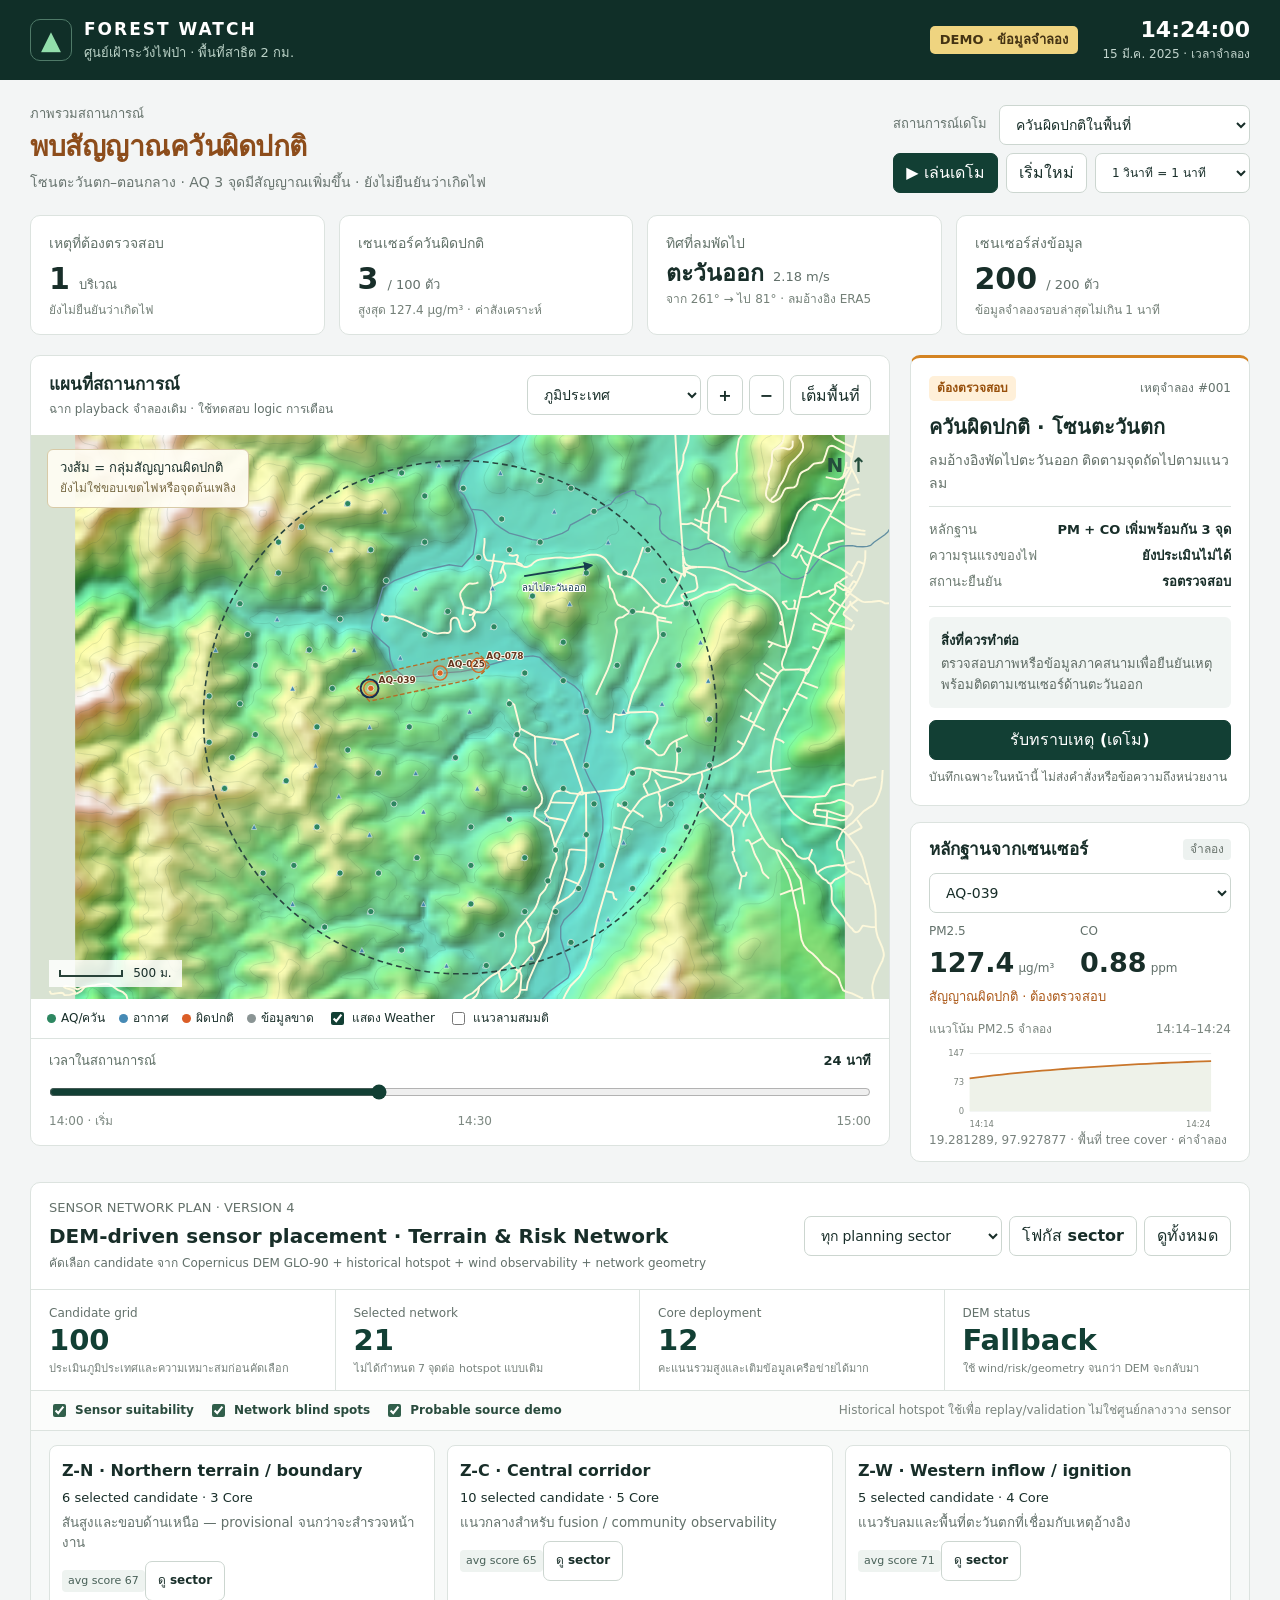
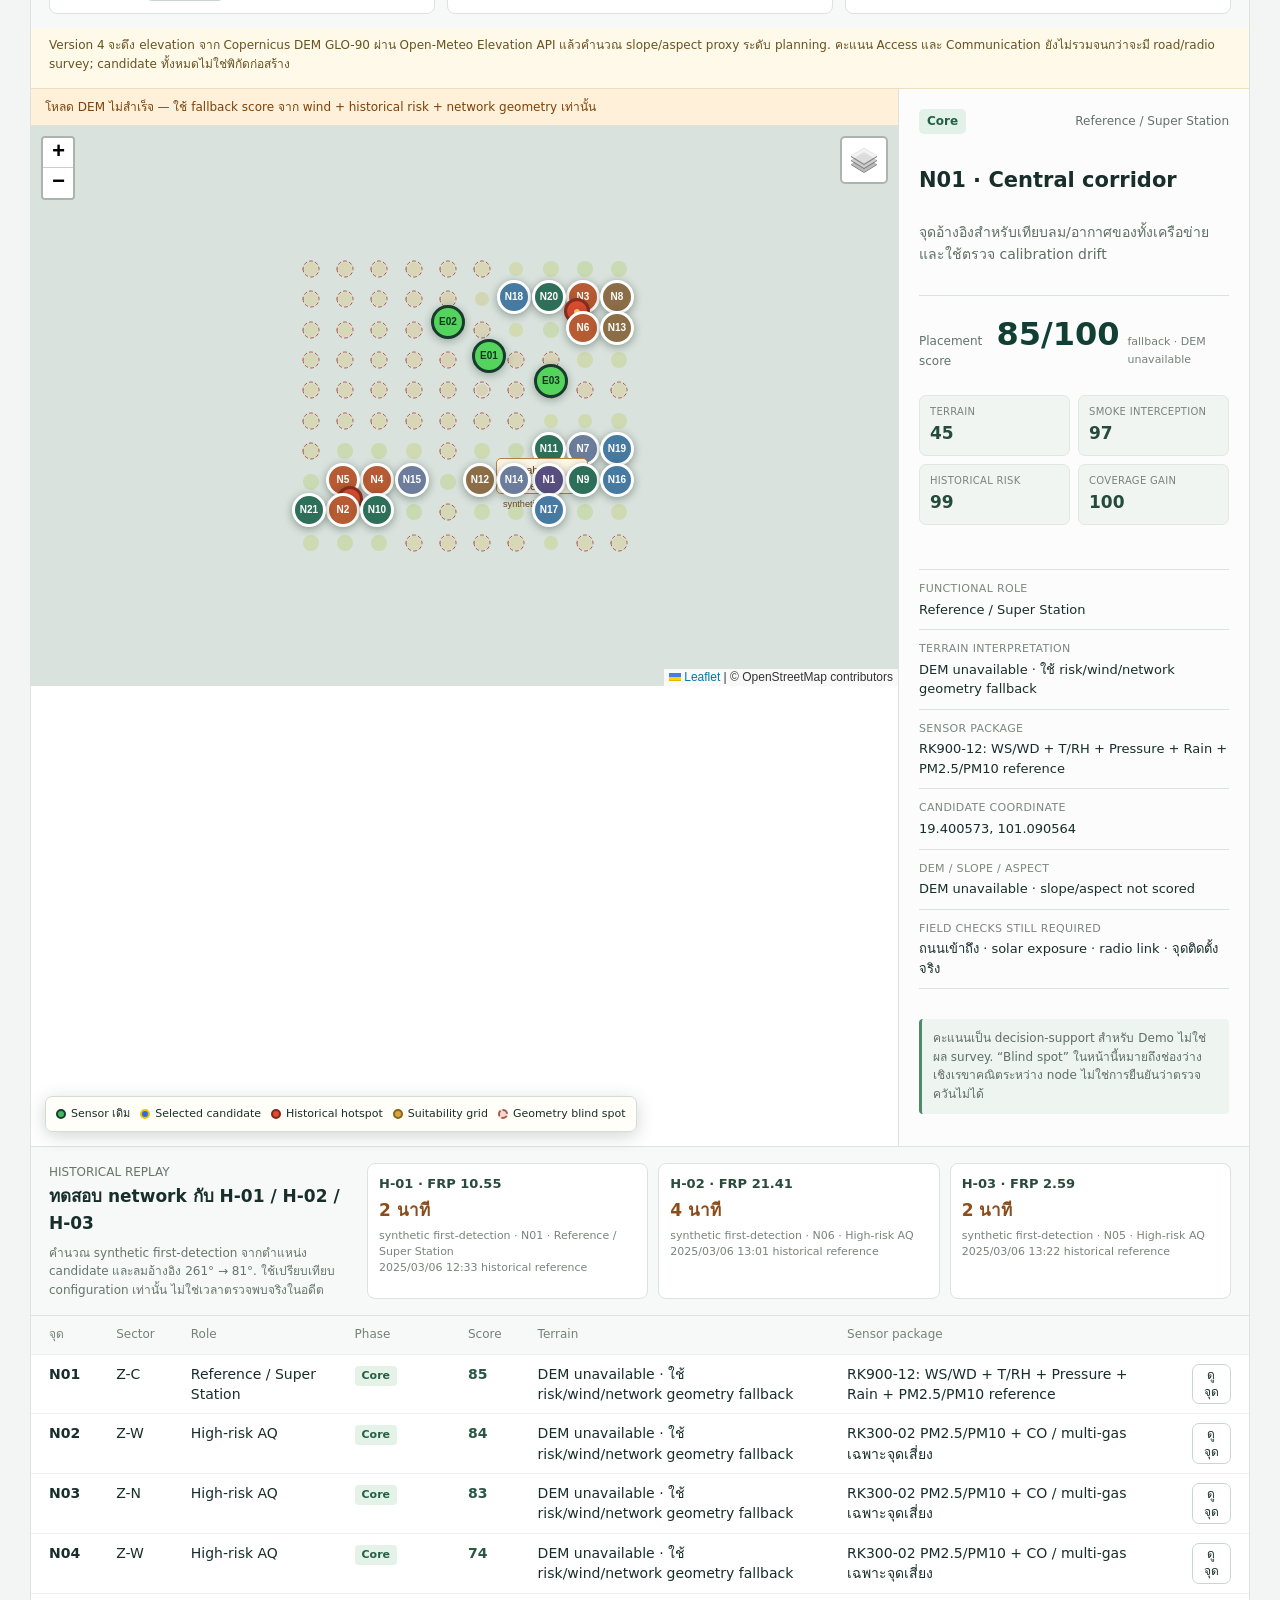
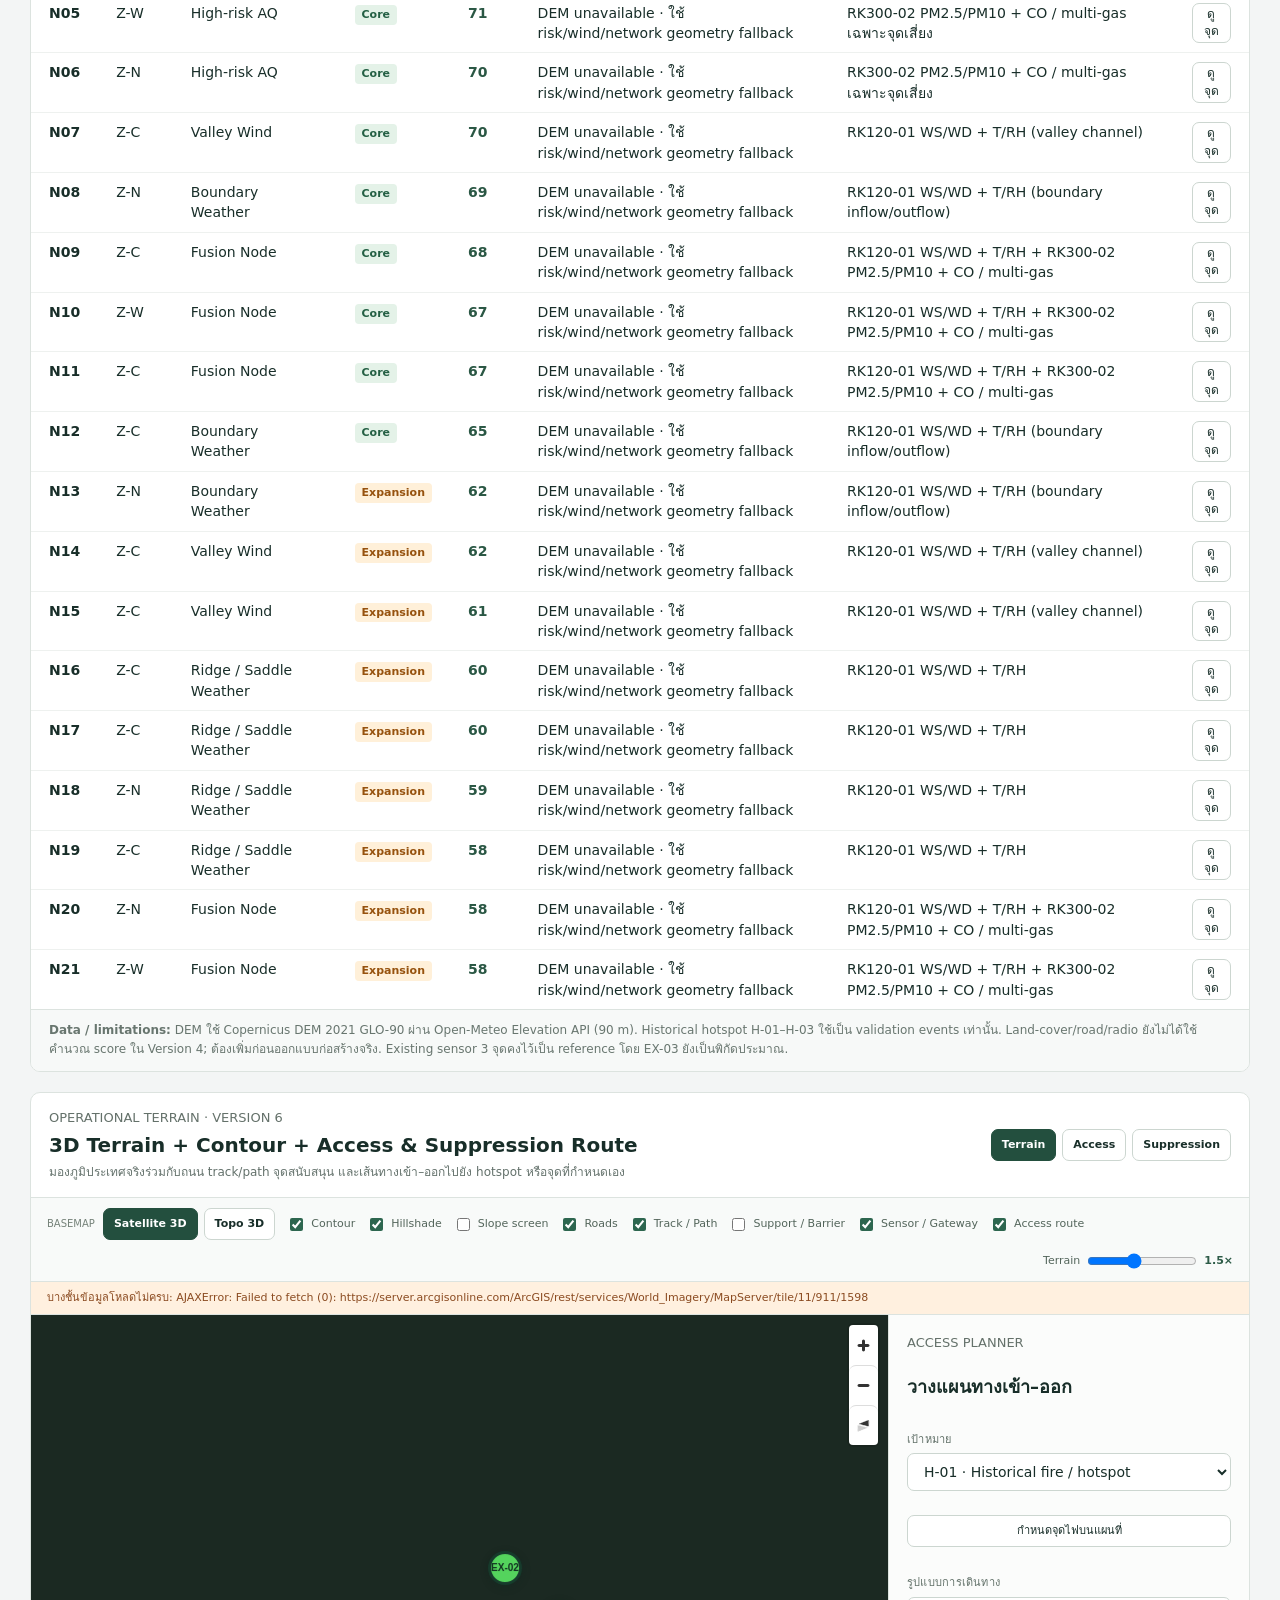
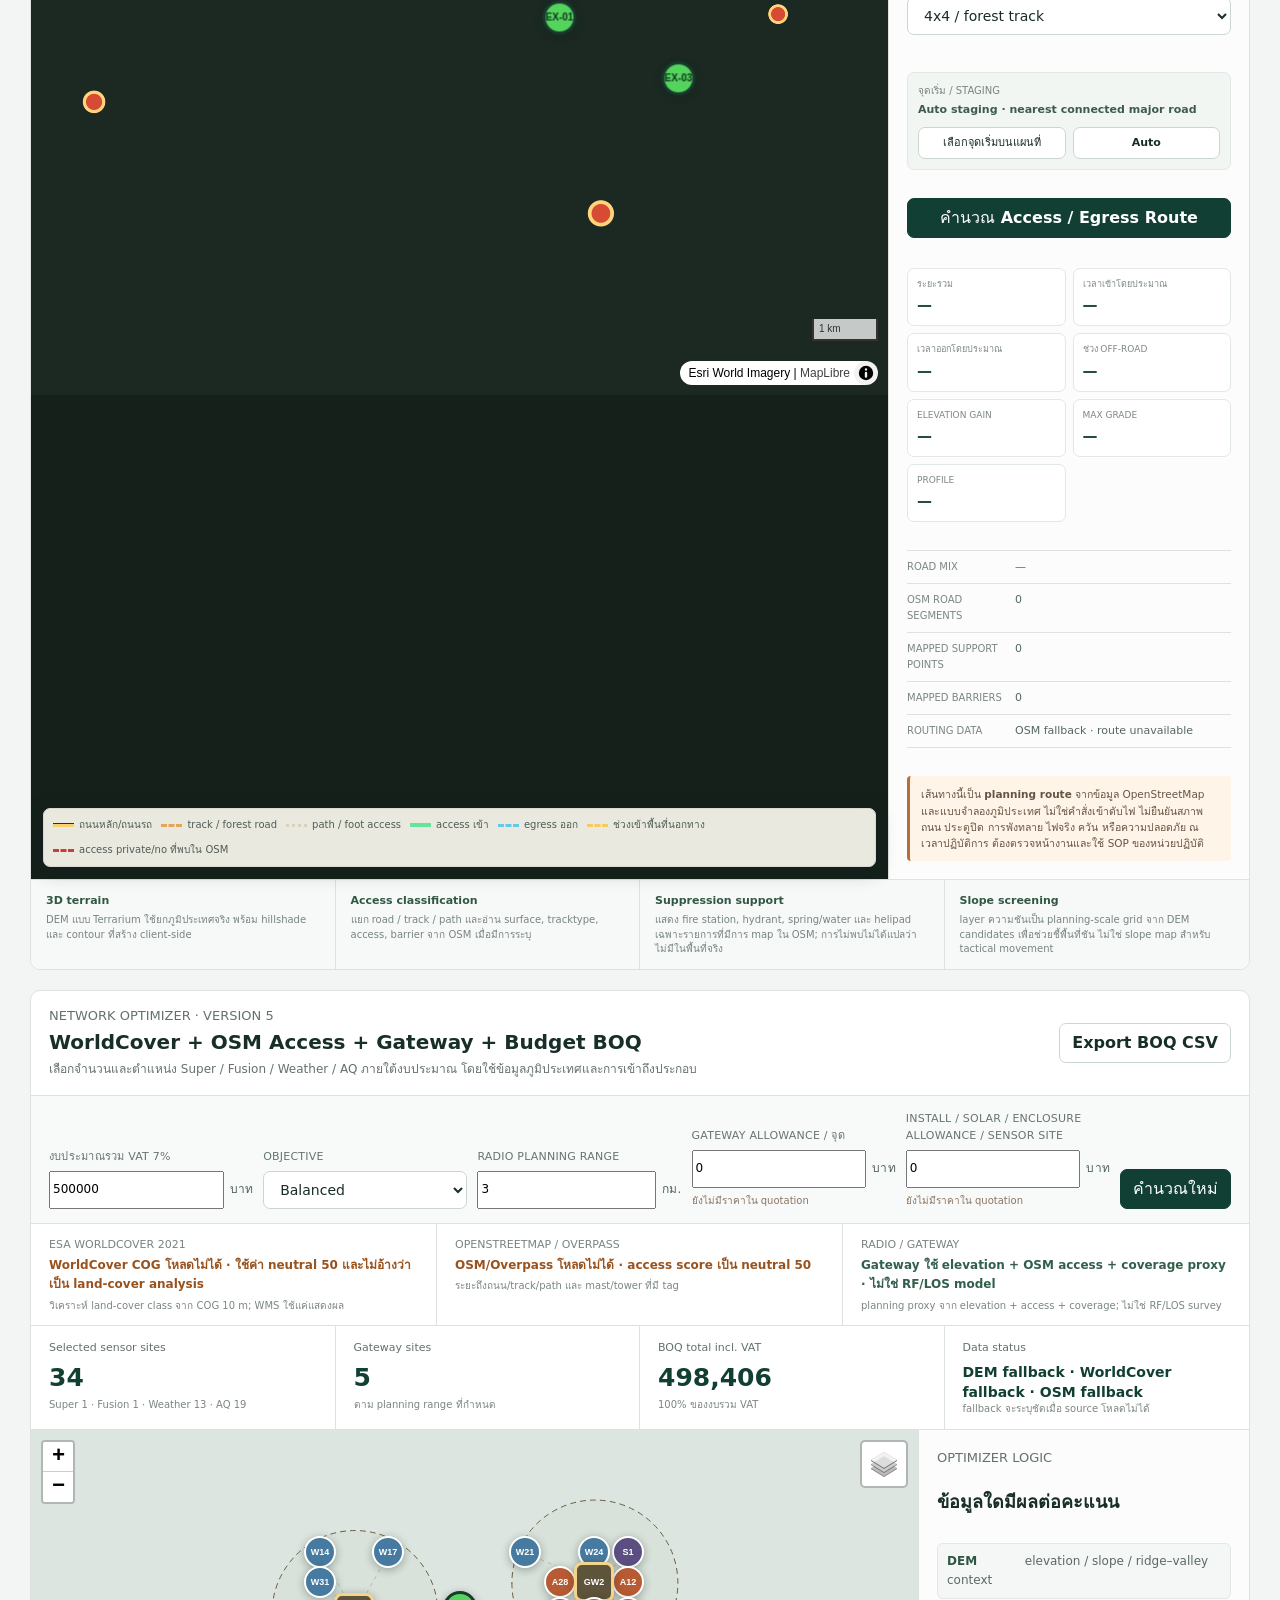
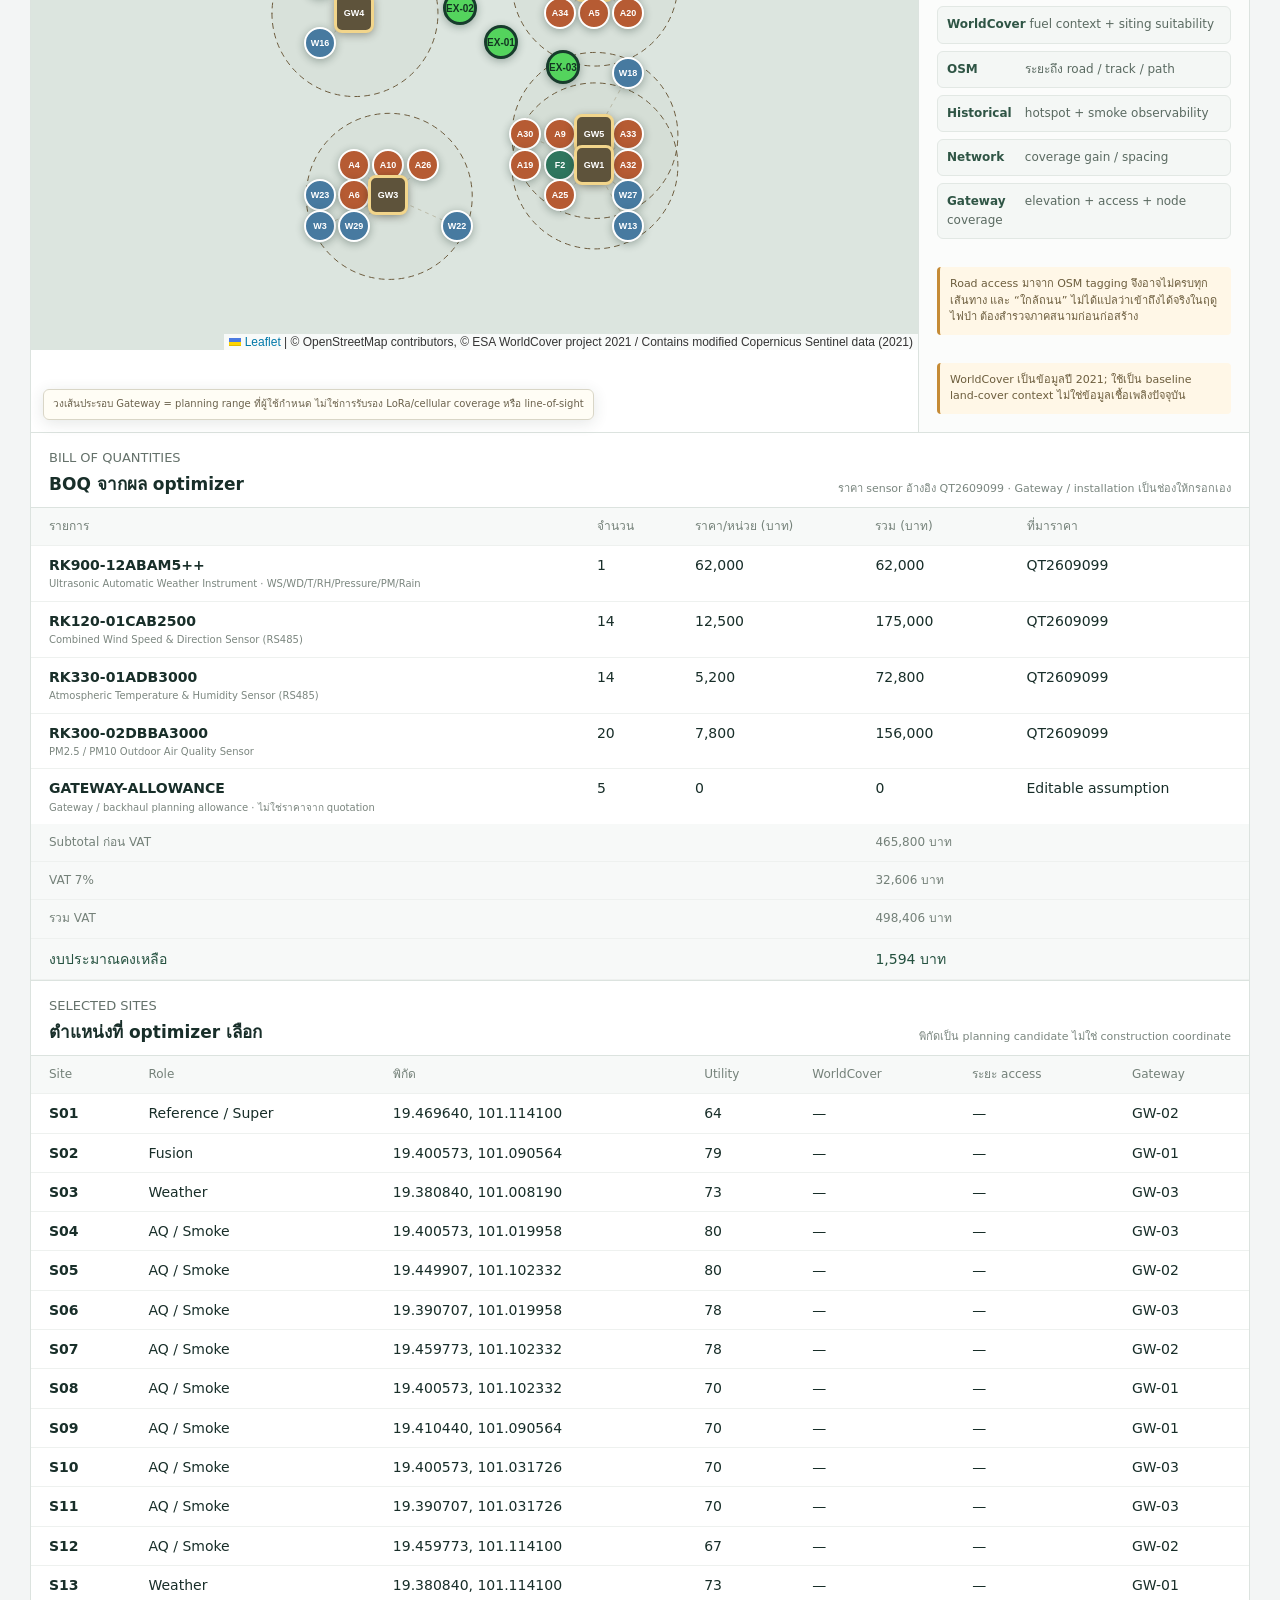
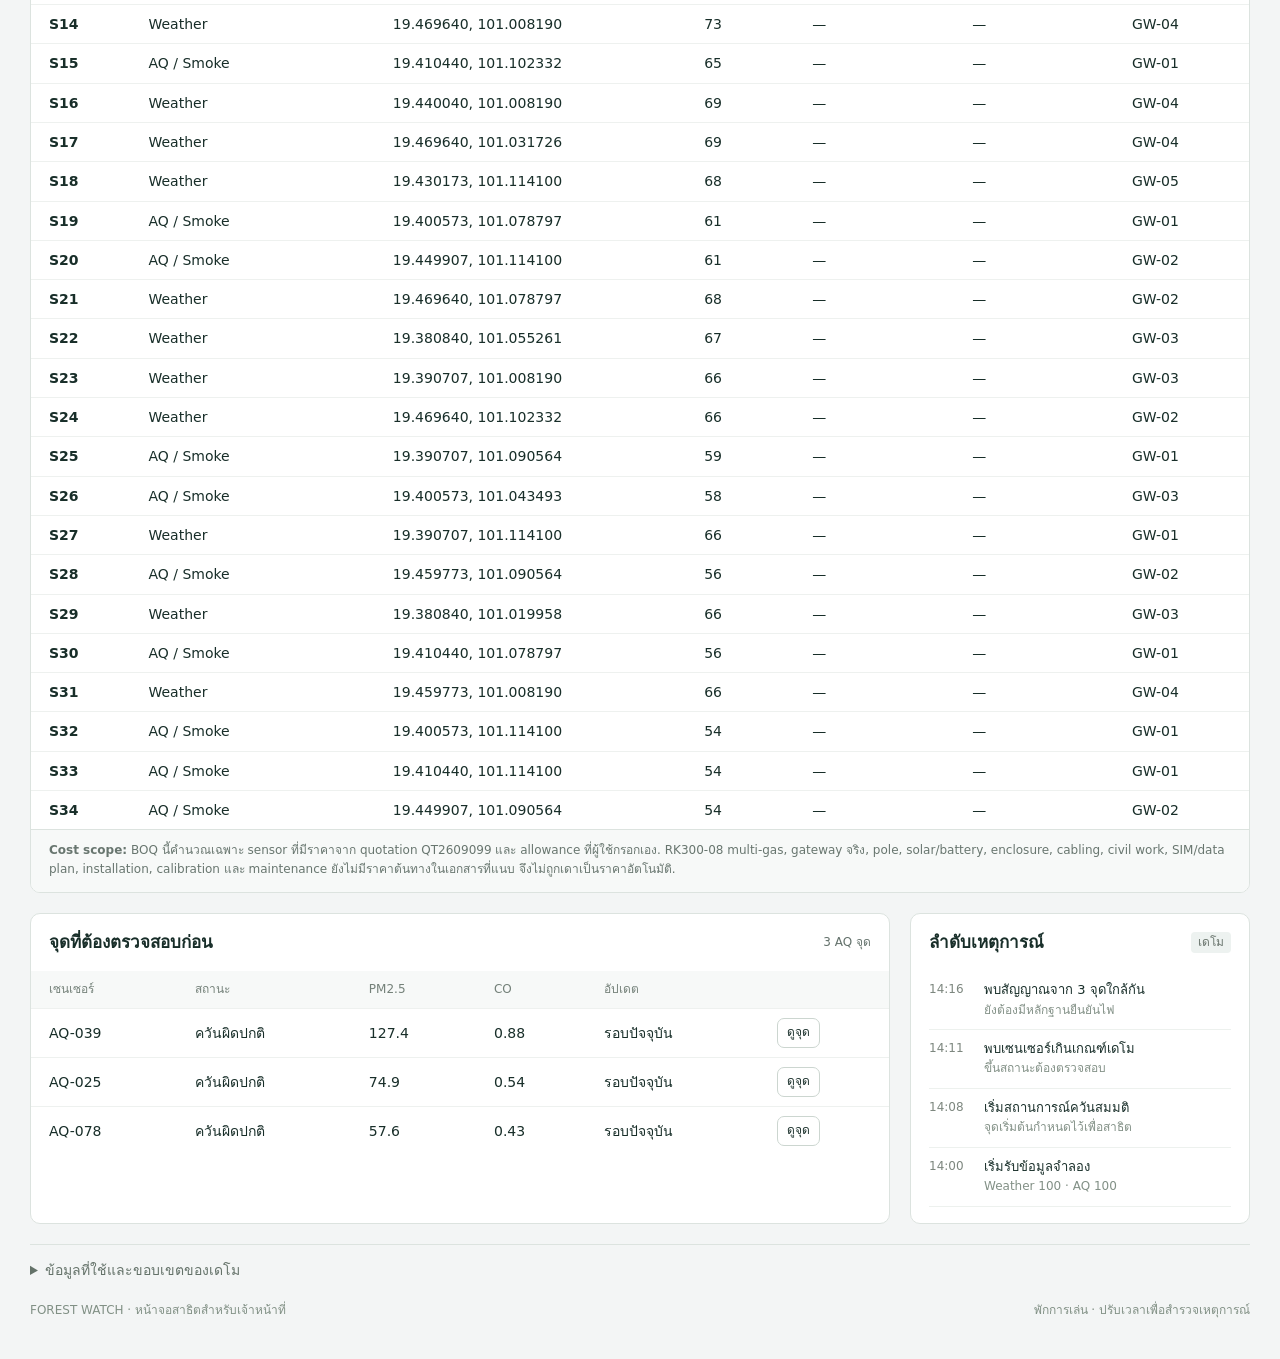
==== commit 8993f7de: "Restore original Version 6 and add only existing green sensors" ====
--- a/index.html
+++ b/index.html
@@ -1,5 +1,5 @@
 <!doctype html>
-<html lang="th"><head><meta charset="utf-8"><meta name="viewport" content="width=device-width, initial-scale=1"><meta name="description" content="แดชบอร์ดสาธิตเฝ้าระวังไฟป่าสำหรับเจ้าหน้าที่ แผนที่ 200 เซนเซอร์และเหตุการณ์จำลอง ไม่ใช่ข้อมูลเตือนภัยจริง"><title>Forest Watch | ศูนย์เฝ้าระวังไฟป่า — DEMO</title><link rel="icon" type="image/svg+xml" href="data:image/svg+xml,%3Csvg xmlns='http://www.w3.org/2000/svg' viewBox='0 0 32 32'%3E%3Crect width='32' height='32' rx='7' fill='%230b493b'/%3E%3Cpath d='M16 5L5 23h22Z' fill='%238edf8f'/%3E%3Cpath d='M16 18v10' stroke='white' stroke-width='3'/%3E%3C/svg%3E"><link rel="stylesheet" href="style.css?v=shared-2d-v6"><link rel="stylesheet" href="vendor/leaflet/leaflet.css" crossorigin=""><link rel="stylesheet" href="vendor/maplibre/maplibre-gl.css?v=5.6.2"></head>
+<html lang="th"><head><meta charset="utf-8"><meta name="viewport" content="width=device-width, initial-scale=1"><meta name="description" content="แดชบอร์ดสาธิตเฝ้าระวังไฟป่าสำหรับเจ้าหน้าที่ แผนที่ 200 เซนเซอร์และเหตุการณ์จำลอง ไม่ใช่ข้อมูลเตือนภัยจริง"><title>Forest Watch | ศูนย์เฝ้าระวังไฟป่า — DEMO</title><link rel="icon" type="image/svg+xml" href="data:image/svg+xml,%3Csvg xmlns='http://www.w3.org/2000/svg' viewBox='0 0 32 32'%3E%3Crect width='32' height='32' rx='7' fill='%230b493b'/%3E%3Cpath d='M16 5L5 23h22Z' fill='%238edf8f'/%3E%3Cpath d='M16 18v10' stroke='white' stroke-width='3'/%3E%3C/svg%3E"><link rel="stylesheet" href="style.css?v=operational-v6"><link rel="stylesheet" href="vendor/leaflet/leaflet.css" crossorigin=""><link rel="stylesheet" href="vendor/maplibre/maplibre-gl.css?v=5.6.2"></head>
 <body><header class="topbar"><div class="brand"><span class="brandmark" aria-hidden="true">▲</span><div><b>FOREST WATCH</b><span>ศูนย์เฝ้าระวังไฟป่า · พื้นที่สาธิต 2 กม.</span></div></div><div class="headright"><span class="demotag">DEMO · ข้อมูลจำลอง</span><div class="clock"><strong id="clock">14:24:00</strong><span>15 มี.ค. 2025 · เวลาจำลอง</span></div></div></header>
 <main><section class="headline"><div><p class="eyebrow">ภาพรวมสถานการณ์</p><h1 id="headline">พบสัญญาณควันผิดปกติ</h1><p id="situation">กำลังเตรียมข้อมูลจำลอง…</p></div><div class="playback"><label for="scenario">สถานการณ์เดโม</label><select id="scenario"><option value="smoke">ควันผิดปกติในพื้นที่</option><option value="normal">สถานการณ์ปกติ</option><option value="outage">เซนเซอร์ขาดการติดต่อ</option></select><div class="playrow"><button id="play" class="primary">▶ เล่นเดโม</button><button id="restart" title="เริ่มสถานการณ์ใหม่">เริ่มใหม่</button><label for="speed" class="sr-only">ความเร็วเล่นเดโม</label><select id="speed"><option value="1">1 วินาที = 1 นาที</option><option value="0.25">1 วินาที = 15 วินาที</option></select></div></div></section>
 <section class="metrics" aria-label="สถานะสำคัญ"><article class="metric"><span>เหตุที่ต้องตรวจสอบ</span><div><strong id="incidentcount">1</strong><em>บริเวณ</em></div><small id="incidentnote">ยังไม่ยืนยันว่าเกิดไฟ</small></article><article class="metric"><span>เซนเซอร์ควันผิดปกติ</span><div><strong id="flagcount">3</strong><em>/ 100 ตัว</em></div><small id="peak">สูงสุด — µg/m³</small></article><article class="metric"><span>ทิศที่ลมพัดไป</span><div><strong>ตะวันออก</strong><em>2.18 m/s</em></div><small>จาก 261° → ไป 81° · ลมอ้างอิง ERA5</small></article><article class="metric"><span>เซนเซอร์ส่งข้อมูล</span><div><strong id="online">200</strong><em>/ 200 ตัว</em></div><small id="freshness">ข้อมูลจำลองรอบล่าสุดไม่เกิน 1 นาที</small></article></section>
@@ -144,7 +144,6 @@
     <label><input id="op-assets" type="checkbox" checked> Sensor / Gateway</label>
     <label><input id="op-route-layer" type="checkbox" checked> Access route</label>
     <label class="op-exaggeration">Terrain <input id="op-exaggeration" type="range" min="1" max="2.2" step="0.1" value="1.5"><b id="op-exag-value">1.5×</b></label>
-    <button id="op-fit-existing" type="button">ดูเซ็นเซอร์เดิม 3 จุด</button>
   </div>
 
   <p id="op-status" class="op-status" data-state="loading" role="status" aria-live="polite">กำลังเตรียม 3D terrain และ access network…</p>
@@ -159,7 +158,6 @@
         <span><i class="op-key route"></i>access เข้า</span><span><i class="op-key egress"></i>egress ออก</span>
         <span><i class="op-key offroad"></i>ช่วงเข้าพื้นที่นอกทาง</span>
         <span><i class="op-key blocked"></i>access private/no ที่พบใน OSM</span>
-        <span><i class="plan-dot existing"></i>เซ็นเซอร์เดิม EX-01–EX-03 · สีเขียว</span>
       </div>
     </div>
 
@@ -172,18 +170,6 @@
       <div class="op-inline-actions">
         <button id="op-pick-target" type="button">กำหนดจุดไฟบนแผนที่</button>
       </div>
-      <form id="op-target-coordinates" class="op-coordinate-form" novalidate>
-        <fieldset>
-          <legend>หรือกรอกพิกัดจุดไฟ</legend>
-          <div class="op-coordinate-grid">
-            <label for="op-target-lat">Latitude (ละติจูด)<input id="op-target-lat" name="latitude" type="number" inputmode="decimal" step="any" min="-90" max="90" placeholder="19.402722" required aria-describedby="op-target-coordinate-error"></label>
-            <label for="op-target-lon">Longitude (ลองจิจูด)<input id="op-target-lon" name="longitude" type="number" inputmode="decimal" step="any" min="-180" max="180" placeholder="101.091000" required aria-describedby="op-target-coordinate-error"></label>
-          </div>
-          <small>องศาทศนิยม (WGS84) · กดใช้พิกัดเพื่อกำหนดจุดไฟ</small>
-          <p id="op-target-coordinate-error" class="op-coordinate-error" role="alert" hidden></p>
-          <button type="submit">ใช้พิกัดจุดไฟ</button>
-        </fieldset>
-      </form>
       <label>รูปแบบการเดินทาง
         <select id="op-profile">
           <option value="vehicle">รถทั่วไป</option>
@@ -194,18 +180,6 @@
       <div class="op-start-box">
         <span>จุดเริ่ม / staging</span>
         <b id="op-start-mode">Auto staging · nearest connected major road</b>
-        <form id="op-start-coordinates" class="op-coordinate-form" novalidate>
-          <fieldset>
-            <legend>หรือกรอกพิกัดจุดเริ่ม</legend>
-            <div class="op-coordinate-grid">
-              <label for="op-start-lat">Latitude (ละติจูด)<input id="op-start-lat" name="latitude" type="number" inputmode="decimal" step="any" min="-90" max="90" placeholder="19.402722" required aria-describedby="op-start-coordinate-error"></label>
-              <label for="op-start-lon">Longitude (ลองจิจูด)<input id="op-start-lon" name="longitude" type="number" inputmode="decimal" step="any" min="-180" max="180" placeholder="101.091000" required aria-describedby="op-start-coordinate-error"></label>
-            </div>
-            <small>องศาทศนิยม (WGS84) · กดใช้พิกัดเพื่อกำหนดจุดเริ่ม</small>
-            <p id="op-start-coordinate-error" class="op-coordinate-error" role="alert" hidden></p>
-            <button type="submit">ใช้พิกัดจุดเริ่ม</button>
-          </fieldset>
-        </form>
         <div class="op-inline-actions">
           <button id="op-pick-start" type="button">เลือกจุดเริ่มบนแผนที่</button>
           <button id="op-auto-start" type="button">Auto</button>
@@ -292,21 +266,10 @@
 
   <div class="optimizer-layout">
     <div class="optimizer-map-card">
-      <div class="op2d-map-tools"><b>2D NETWORK + ACCESS</b><button id="op2d-fit-existing" type="button">ดูเซ็นเซอร์เดิม 3 จุด</button></div>
       <div id="optimizer-map" role="img" aria-label="แผนที่ผลการเลือก sensor และ gateway จาก budget optimizer"></div>
-      <div class="op-map-key">
-        <span><i class="plan-dot existing"></i>เซ็นเซอร์เดิม EX-01–EX-03 · สีเขียว</span>
-        <span><i class="op-key route"></i>access เข้า</span><span><i class="op-key egress"></i>egress ออก</span>
-        <span><i class="op-key offroad"></i>ช่วงเชื่อมถนน / นอกทาง</span>
-        <span>EX-03 เป็นพิกัดประมาณจากแผนที่เดิม</span>
-      </div>
       <div class="optimizer-map-note">วงเส้นประรอบ Gateway = planning range ที่ผู้ใช้กำหนด ไม่ใช่การรับรอง LoRa/cellular coverage หรือ line-of-sight</div>
     </div>
-    <aside class="op2d-side">
-      <p id="op2d-status" class="op-status" data-state="loading" role="status" aria-live="polite">กำลังเตรียมแผนที่ 2D และเส้นทาง…</p>
-      <div id="op2d-planner"></div>
-      <details class="op2d-method"><summary>ข้อมูลการคำนวณ Budget Optimizer</summary>
-      <div class="optimizer-method">
+    <aside class="optimizer-method">
       <p class="eyebrow">OPTIMIZER LOGIC</p>
       <h3>ข้อมูลใดมีผลต่อคะแนน</h3>
       <div class="optimizer-score-list">
@@ -319,7 +282,6 @@
       </div>
       <p class="optimizer-warning">Road access มาจาก OSM tagging จึงอาจไม่ครบทุกเส้นทาง และ “ใกล้ถนน” ไม่ได้แปลว่าเข้าถึงได้จริงในฤดูไฟป่า ต้องสำรวจภาคสนามก่อนก่อสร้าง</p>
       <p class="optimizer-warning">WorldCover เป็นข้อมูลปี 2021; ใช้เป็น baseline land-cover context ไม่ใช่ข้อมูลเชื้อเพลิงปัจจุบัน</p>
-      </div></details>
     </aside>
   </div>
 
@@ -358,5 +320,5 @@
 </section>
 <section class="bottom-grid"><article class="tablepanel"><div class="panelhead"><h2>จุดที่ต้องตรวจสอบก่อน</h2><span id="table-count" class="muted">—</span></div><div class="tablewrap"><table><thead><tr><th>เซนเซอร์</th><th>สถานะ</th><th>PM2.5</th><th>CO</th><th>อัปเดต</th><th></th></tr></thead><tbody id="sensor-table"></tbody></table></div></article><article class="eventpanel"><div class="panelhead"><h2>ลำดับเหตุการณ์</h2><span class="tag">เดโม</span></div><ol id="events"></ol></article></section>
 <details class="method"><summary>ข้อมูลที่ใช้และขอบเขตของเดโม</summary><p>แผนที่ playback ด้านบนใช้ Copernicus GLO-30, ESA WorldCover 2021 และ OpenStreetMap จากงานเดิม ตำแหน่ง Weather 100 และ AQ 100 เป็นจุดเสนอสำหรับเดโม ค่าควัน สถานะการสื่อสาร และลำดับเหตุการณ์สังเคราะห์ทั้งหมด ไม่ได้เชื่อมอุปกรณ์จริง</p><p>Sensor Network Plan ใช้ DEM-driven candidate selection และ Budget Optimizer ใช้ WorldCover + OSM access graph + gateway planning ประกอบการจัดวาง ส่วน Version 6 เพิ่ม 3D terrain, contour, road/track/path, mapped barrier/support point และ Access/Egress routing. ทุกพิกัดและ route ยังเป็น planning support ไม่ใช่ construction coordinate หรือ tactical fire-suppression instruction</p><p>ลม 2.18 m/s จาก 261° มาจาก ERA5 วันที่ 15 มี.ค. 2025 เวลา 14:00 น. เป็นข้อมูลระดับภูมิภาคที่นำมาใช้คงที่ในฉากนี้ ไม่ใช่ลมปัจจุบันหรือการวัดครบ 100 สถานี กติกาควันผิดปกติ: ΔPM2.5 &gt;25 µg/m³ และ ΔCO &gt;0.2 ppm เทียบฐานสมมติ 15 µg/m³ / 0.15 ppm ไม่ใช่เกณฑ์สุขภาพหรือเกณฑ์ปฏิบัติการที่สอบเทียบแล้ว</p><p>โซนสีส้มเป็นกรอบห้อมกลุ่ม AQ ที่ผิดปกติ ไม่ใช่การย้อนคำนวณจุดต้นเพลิง แนวไฟลาม 15/30/60 นาทีเป็นแบบจำลองอย่างง่ายที่ยังไม่สอบเทียบ จึงไม่แสดงเวลาปลอดภัย เส้นทางเข้าดับไฟ หรือค่าความรุนแรงของไฟ</p><p>ข้อมูลเก่าหรือขาดการติดต่อแสดงเป็นสีเทาและไม่นับเป็นหลักฐานยืนยันควัน ต้องแยก “ไม่มีสัญญาณผิดปกติ” ออกจาก “ไม่มีข้อมูล” การรับทราบอยู่เฉพาะหน้านี้และรีเซ็ตเมื่อเปลี่ยนฉาก ยังไม่มีบันทึกเหตุส่วนกลางหรือการแจ้งเตือนจริง</p><p>FIRMS snapshot เดิม 16–23 ก.ย. 2026 ไม่มีจุดในรัศมี 25 กม. จึงไม่นำมาปนกับฉากย้อนหลังนี้ แผนเชื่อมข้อมูลจริง: sensor → LoRaWAN/cellular → MQTT/API → ตรวจคุณภาพและอายุข้อมูล → dashboard ผ่าน SSE/WebSocket โดยต้องเพิ่มบริการรับข้อมูลก่อน</p><p>© OpenStreetMap contributors · © ESA WorldCover project 2021 / Contains modified Copernicus Sentinel data (2021) processed by ESA WorldCover consortium · Copernicus DEM · Open-Meteo / ERA5</p><a href="https://registry.opendata.aws/copernicus-dem/">Copernicus DEM</a> · <a href="https://esa-worldcover.org/en/data-access">WorldCover</a> · <a href="https://www.openstreetmap.org/copyright">OSM</a> · <a href="https://open-meteo.com/en/docs/historical-weather-api">ERA5 / Open-Meteo</a></details>
-<footer><span>FOREST WATCH · หน้าจอสาธิตสำหรับเจ้าหน้าที่</span><span id="run-status">พักการเล่น · ปรับเวลาเพื่อสำรวจเหตุการณ์</span></footer><div id="toast" role="status" aria-live="polite" hidden></div></main><script src="data.js"></script><script src="app.js"></script><script src="vendor/leaflet/leaflet.js" crossorigin=""></script><script src="plan.js?v=dem-network-v6-base"></script><script src="https://cdn.jsdelivr.net/npm/geotiff@3.0.5/dist-browser/geotiff.min.js"></script><script src="optimizer.js?v=shared-2d-v6"></script><script src="vendor/maplibre/maplibre-gl.js?v=5.6.2"></script><script src="vendor/contour/index.min.js?v=0.1.0"></script><script src="operational2d.js?v=shared-2d-v6"></script><script src="terrain3d.js?v=shared-2d-v6"></script></body></html>
+<footer><span>FOREST WATCH · หน้าจอสาธิตสำหรับเจ้าหน้าที่</span><span id="run-status">พักการเล่น · ปรับเวลาเพื่อสำรวจเหตุการณ์</span></footer><div id="toast" role="status" aria-live="polite" hidden></div></main><script src="data.js"></script><script src="app.js"></script><script src="vendor/leaflet/leaflet.js" crossorigin=""></script><script src="plan.js?v=dem-network-v6-base"></script><script src="https://cdn.jsdelivr.net/npm/geotiff@3.0.5/dist-browser/geotiff.min.js"></script><script src="optimizer.js?v=existing-sensors-v6"></script><script src="vendor/maplibre/maplibre-gl.js?v=5.6.2"></script><script src="vendor/contour/index.min.js?v=0.1.0"></script><script src="terrain3d.js?v=existing-sensors-v6"></script></body></html>
 
--- a/style.css
+++ b/style.css
@@ -216,25 +216,6 @@
 .op-start-box>span{display:block;font-size:10px;color:#77857c;text-transform:uppercase}
 .op-start-box>b{display:block;margin:3px 0 9px;font-size:11px;color:#3d5b4d;line-height:1.45}
 .op-start-box .op-inline-actions{margin:0}
-.op-coordinate-form{margin:0 0 12px}
-.op-coordinate-form fieldset{margin:0;padding:0;border:0;min-width:0}
-.op-coordinate-form legend{padding:0;margin-bottom:7px;font-size:11px;color:#3d5b4d}
-.op-coordinate-grid{display:grid;grid-template-columns:minmax(0,1fr) minmax(0,1fr);gap:8px}
-.op-coordinate-grid label{display:flex;flex-direction:column;gap:5px;font-size:11px;color:#64736b}
-.op-coordinate-grid input{width:100%;min-width:0;min-height:40px;padding:8px;font-size:14px;font-variant-numeric:tabular-nums}
-.op-coordinate-grid input[aria-invalid="true"]{border-color:#b53d32}
-.op-coordinate-form small{display:block;margin:6px 0;color:#64736b;font-size:10px;line-height:1.45}
-.op-coordinate-form button{width:100%;min-height:38px;font-size:12px}
-.op-coordinate-error{margin:6px 0;color:#a83227;font-size:12px;line-height:1.45}
-.op2d-side{min-width:0;background:#fbfcfb}
-.op2d-map-tools{display:flex;align-items:center;justify-content:space-between;gap:8px;flex-wrap:wrap;padding:10px 12px;border-bottom:1px solid #e1e8e3;color:#3d5b4d;font-size:11px}
-.op2d-map-tools button{min-height:34px;font-size:11px;padding:5px 10px}
-.op2d-side>.op-status{margin:0;padding:10px 14px;font-size:12px}
-.op2d-method{border-top:1px solid #e1e8e3;padding:12px 14px;font-size:12px}
-.op2d-method summary{cursor:pointer;font-weight:600;color:#3d5b4d}
-.op2d-method .optimizer-method{padding:12px 0 0}
-.op-existing-marker{width:42px;height:42px;padding:0;white-space:nowrap;border:3px solid #fff;border-radius:50%;background:#159957;color:#fff;display:flex;align-items:center;justify-content:center;font-size:9px;font-weight:800;box-shadow:0 1px 6px #143e3090;cursor:pointer}
-.op-existing-marker.approximate{border-style:dashed}
 .op-route-metrics{display:grid;grid-template-columns:1fr 1fr;gap:7px;margin:14px 0 12px}
 .op-route-metrics>div{padding:8px 9px;border:1px solid #e2e8e4;border-radius:7px;background:#fff}
 .op-route-metrics span{display:block;font-size:9px;color:#7d887f;text-transform:uppercase}
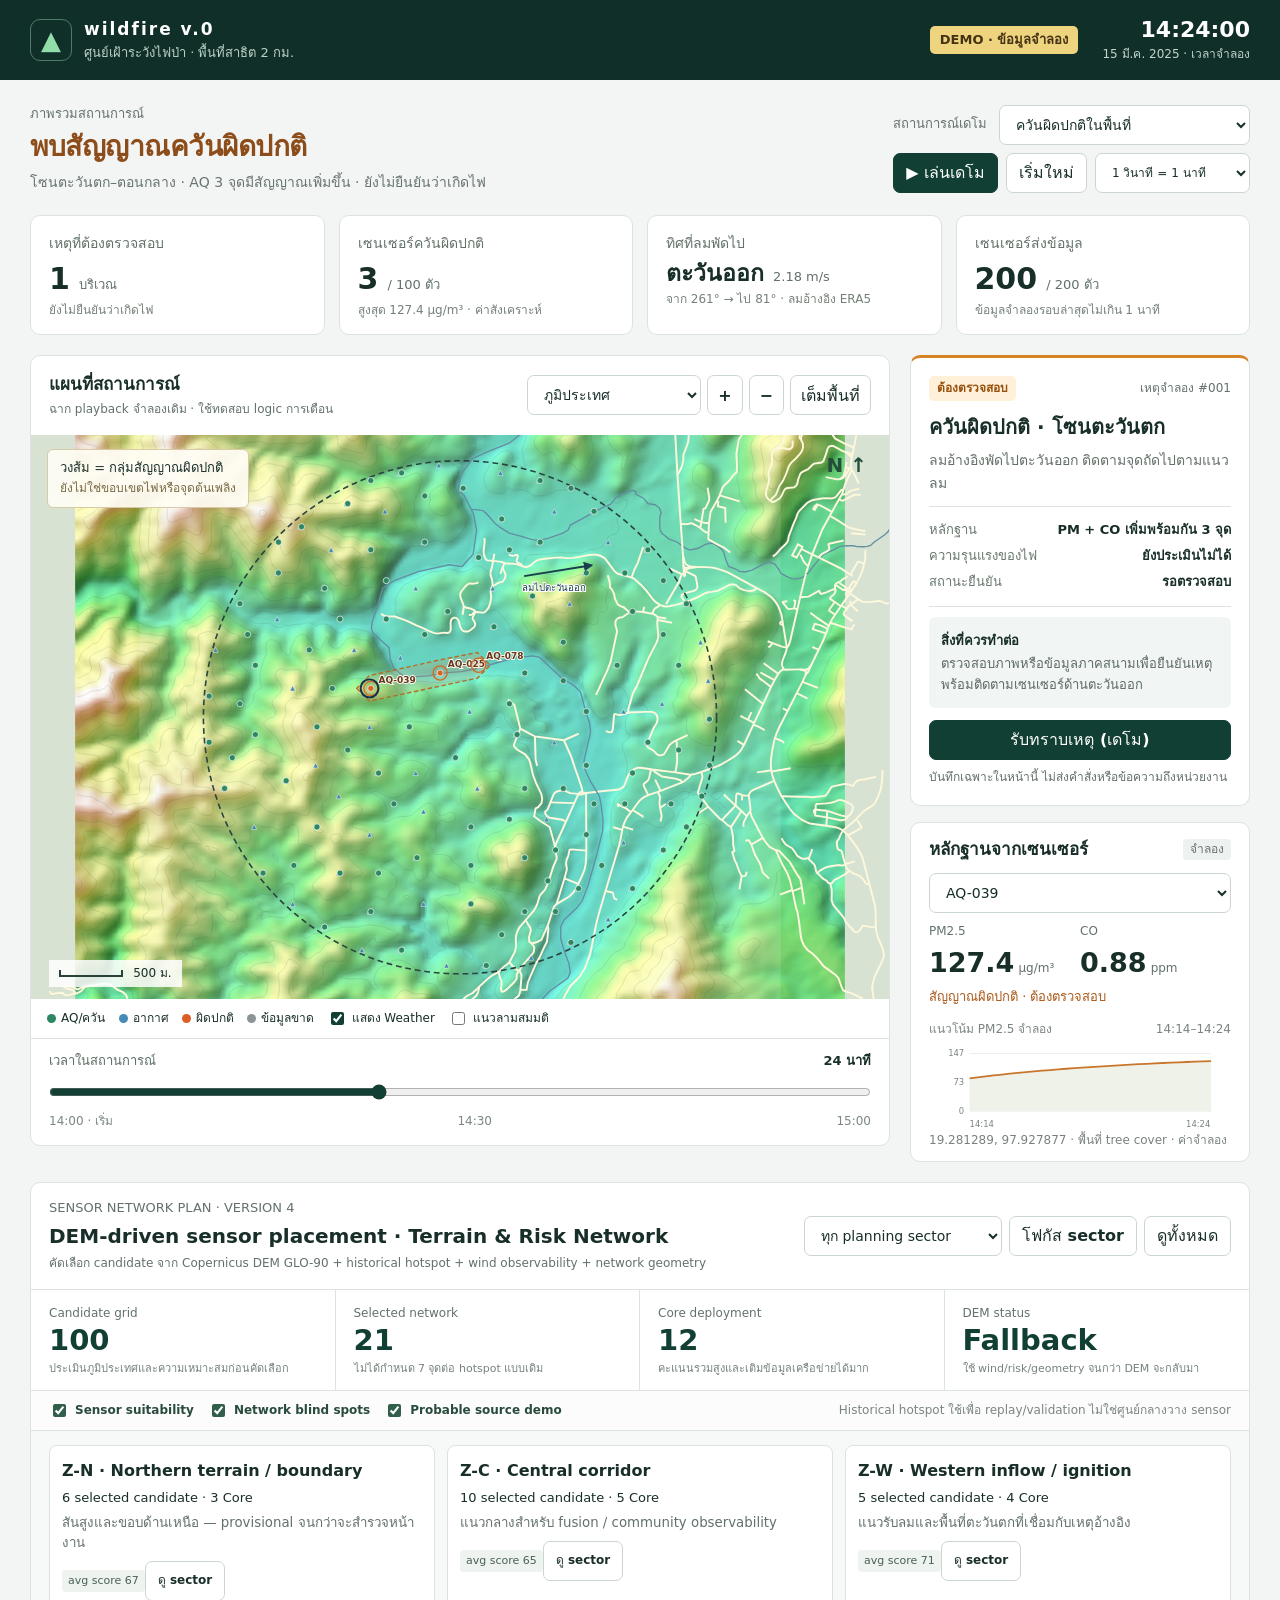
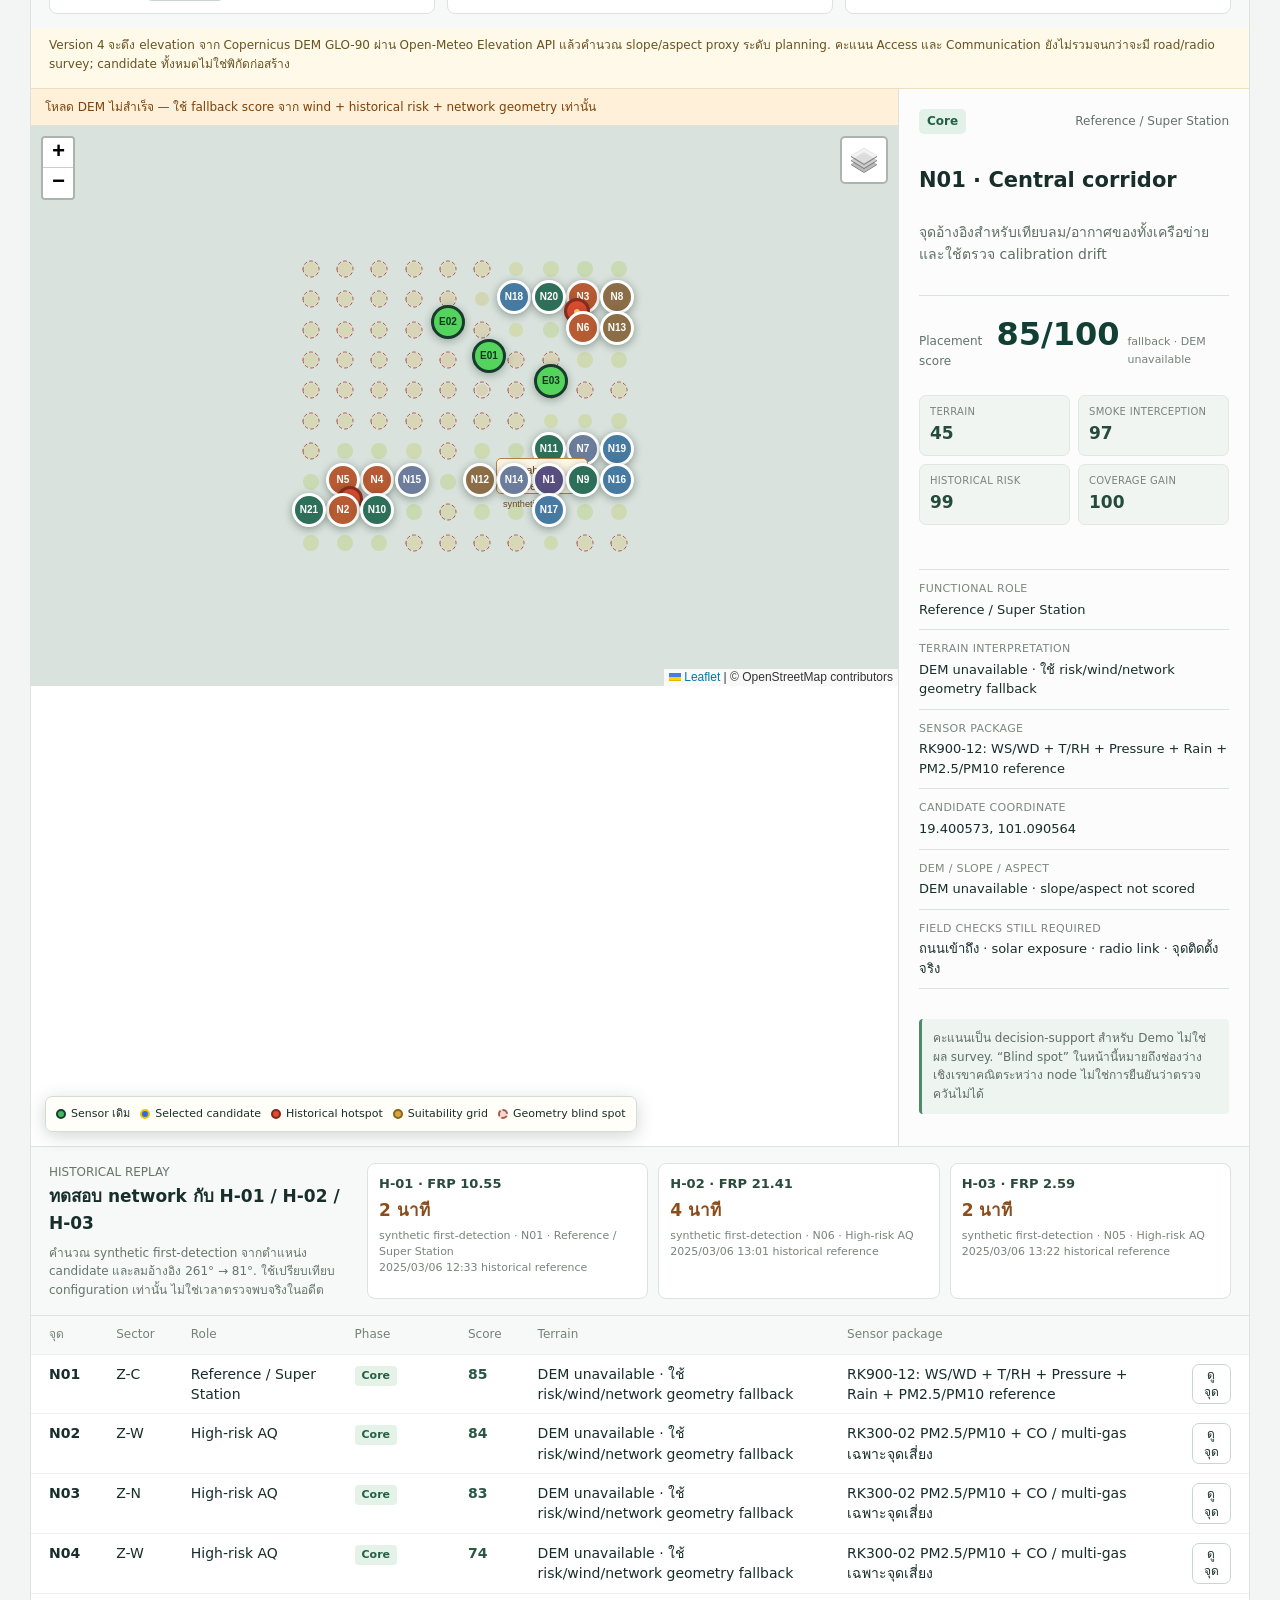
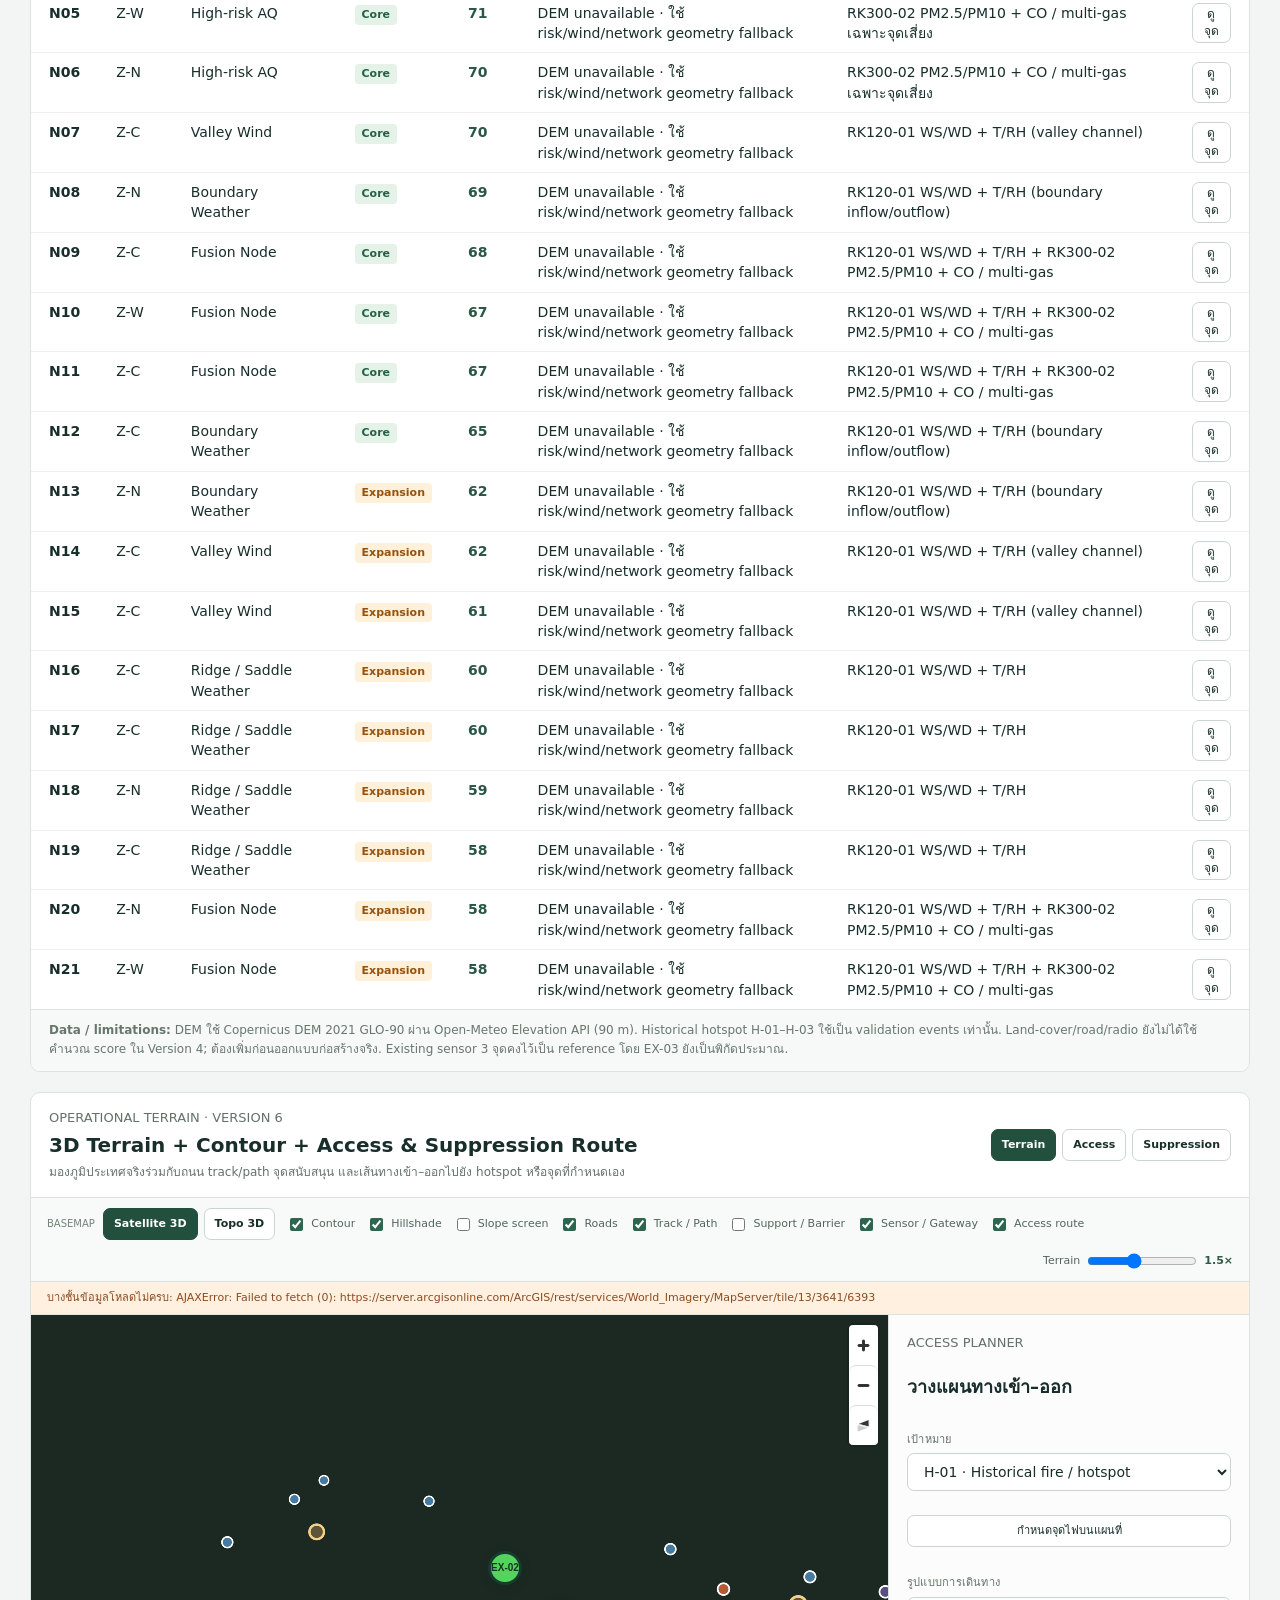
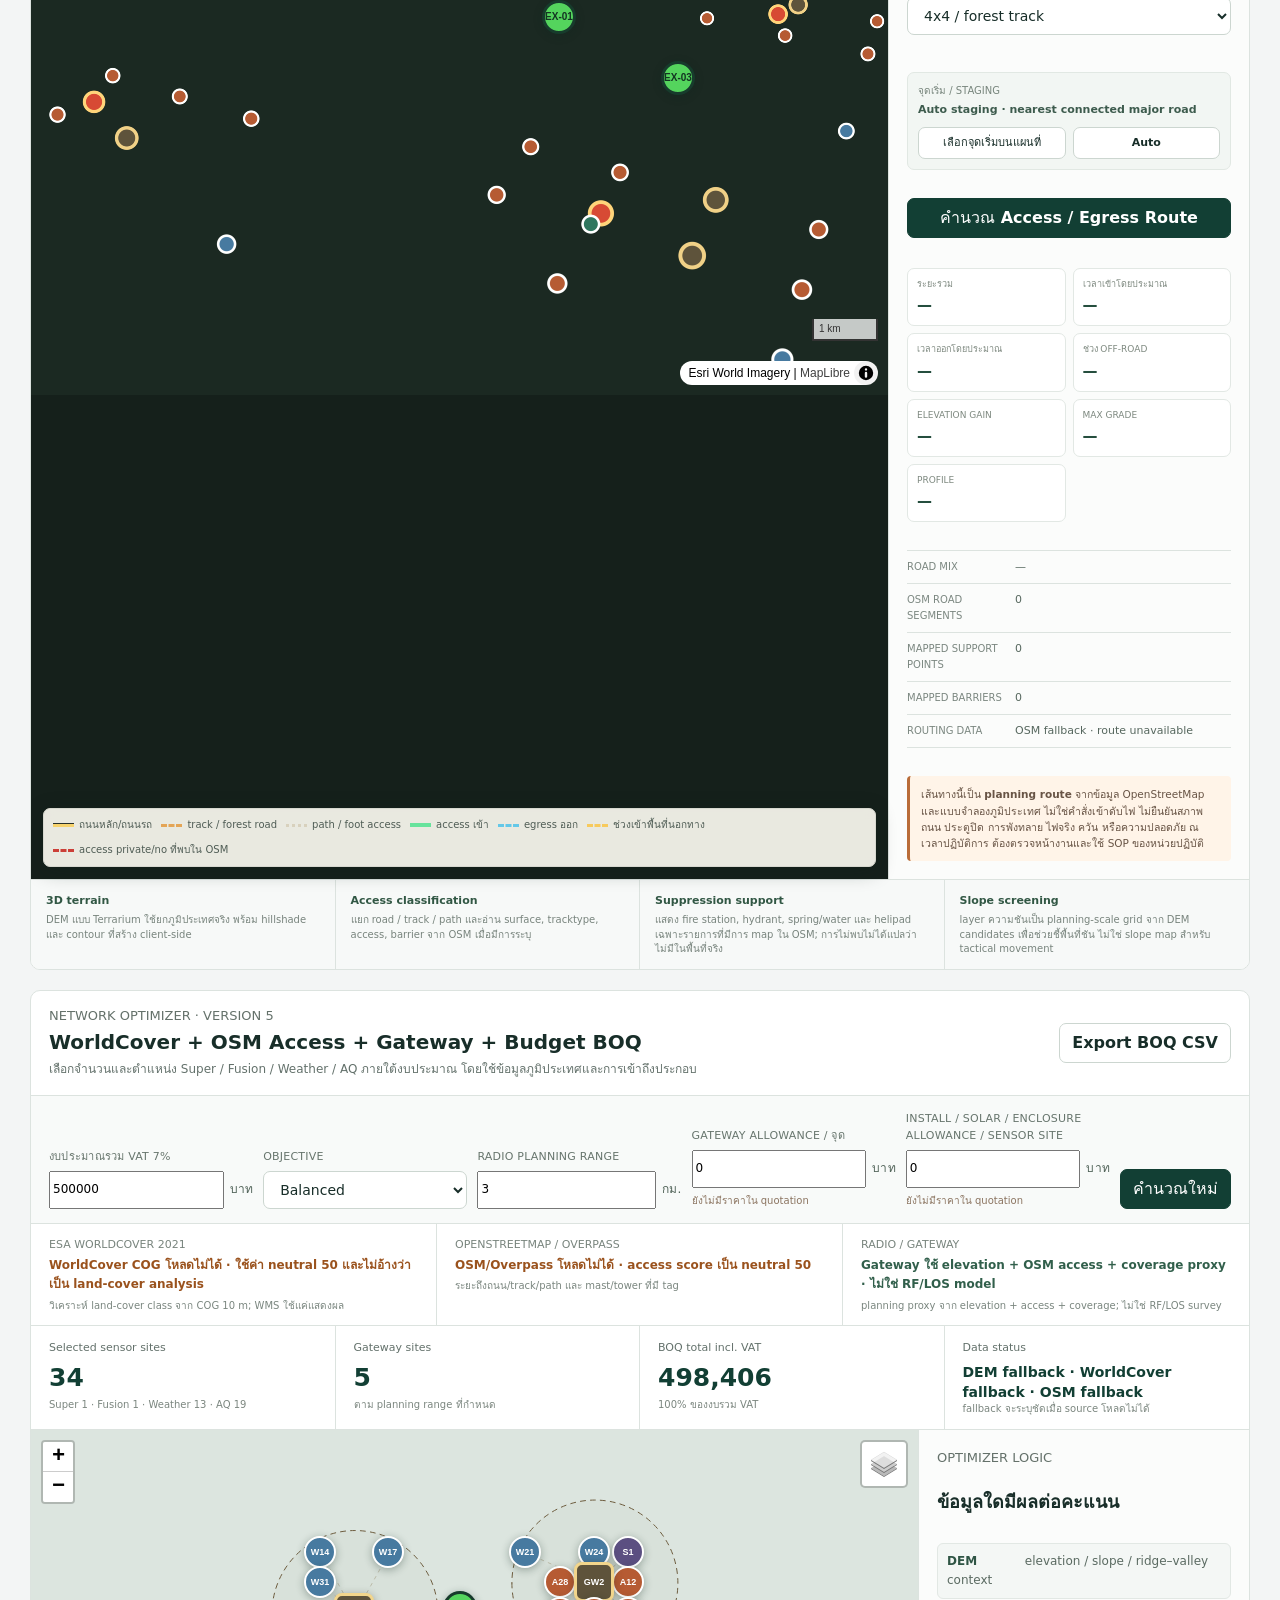
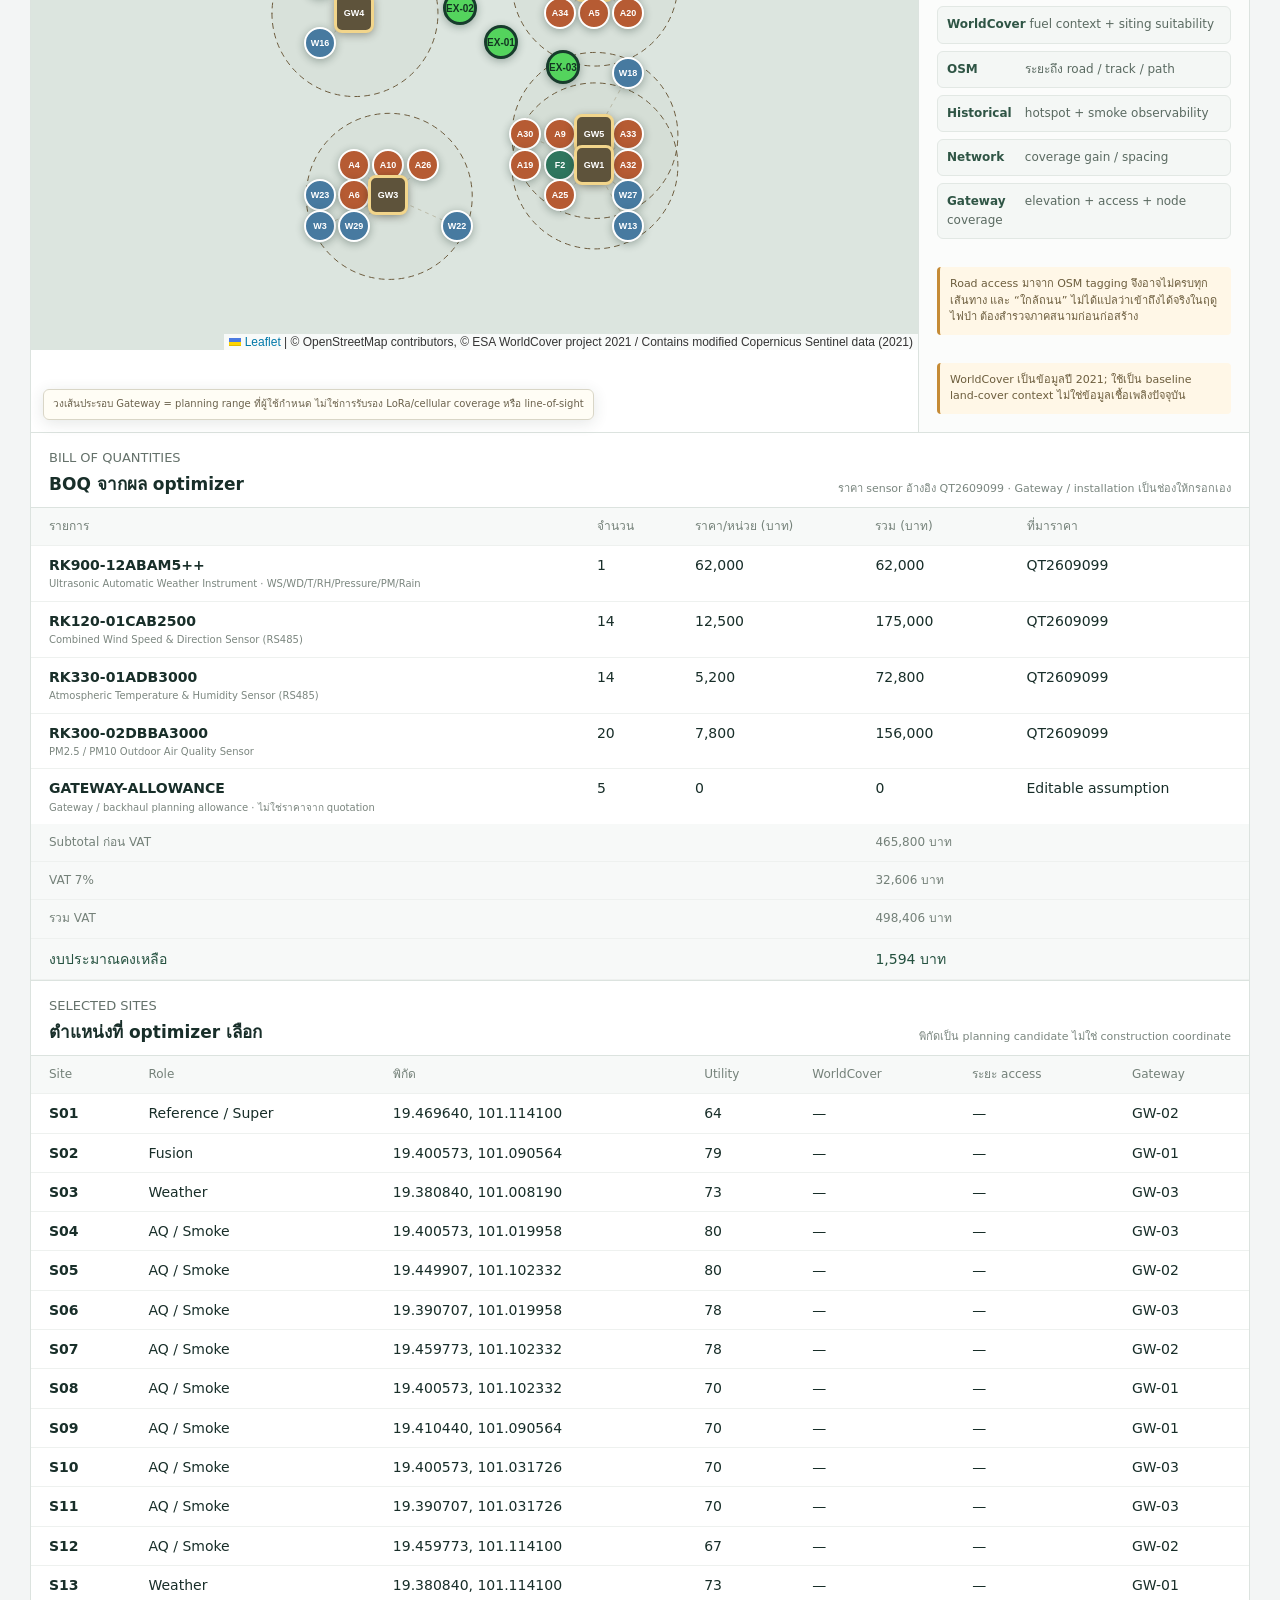
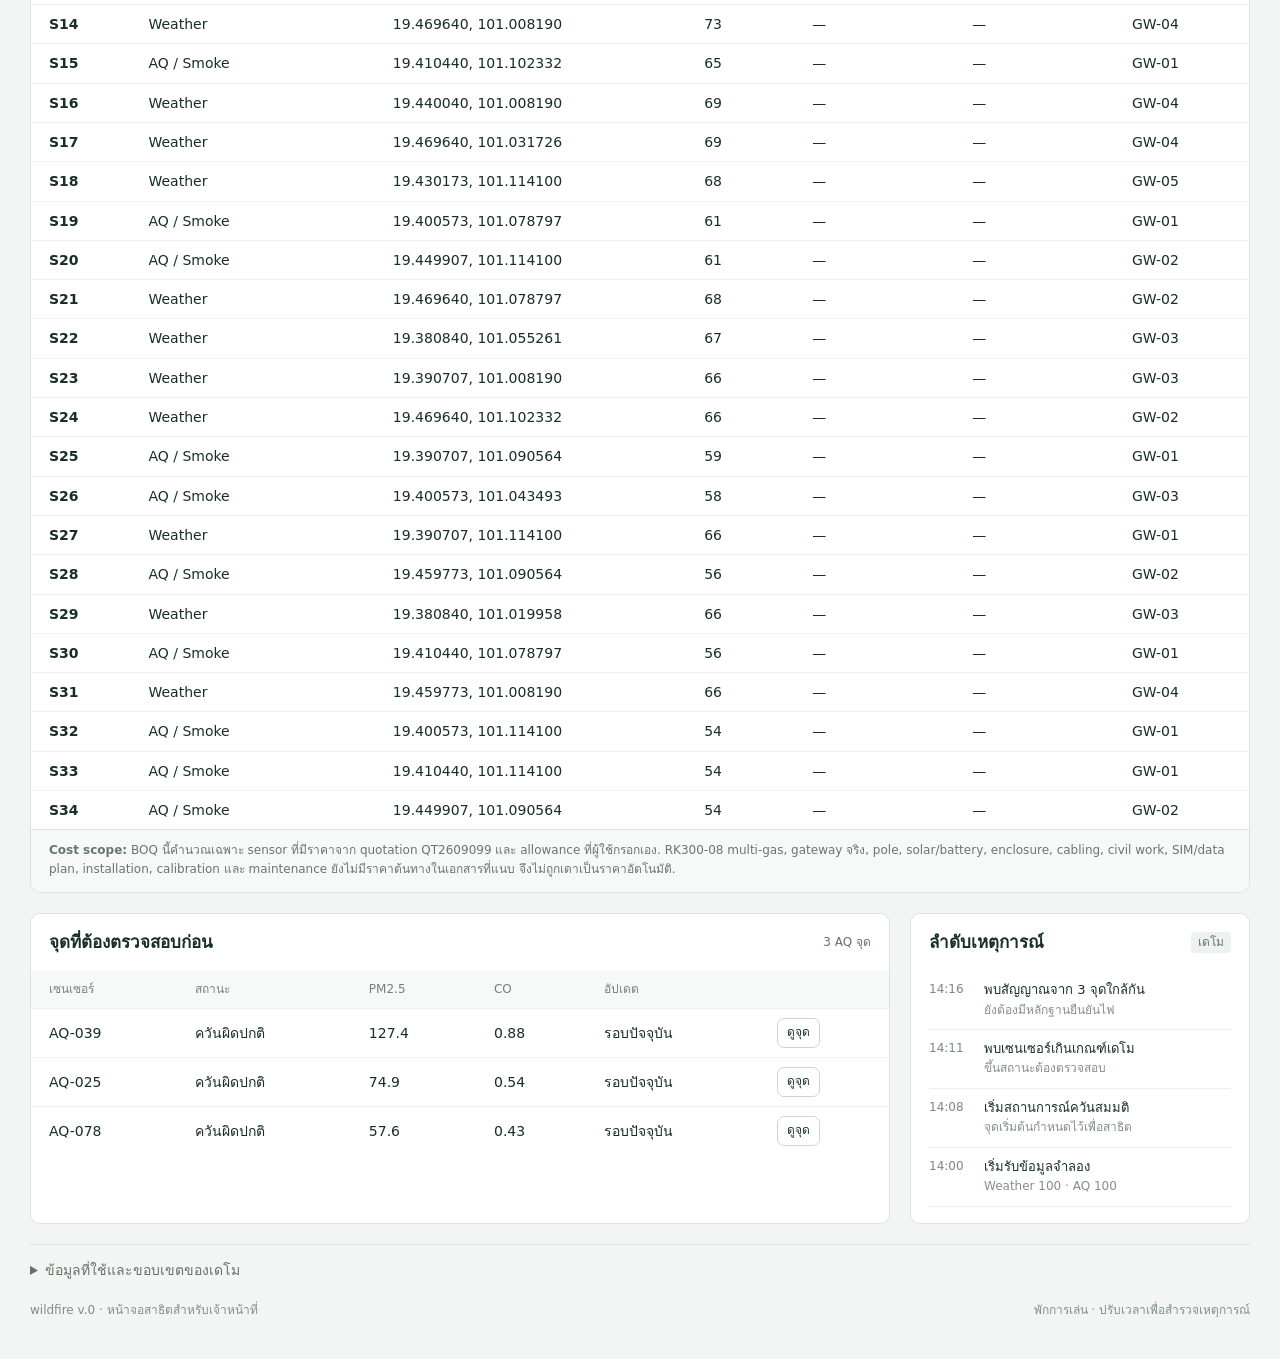
==== commit e76dd646: "Add wildfire v.1 customer presentation and preserve wildfire v.0" ====
--- a/index.html
+++ b/index.html
@@ -1,6 +1,6 @@
 <!doctype html>
-<html lang="th"><head><meta charset="utf-8"><meta name="viewport" content="width=device-width, initial-scale=1"><meta name="description" content="แดชบอร์ดสาธิตเฝ้าระวังไฟป่าสำหรับเจ้าหน้าที่ แผนที่ 200 เซนเซอร์และเหตุการณ์จำลอง ไม่ใช่ข้อมูลเตือนภัยจริง"><title>Forest Watch | ศูนย์เฝ้าระวังไฟป่า — DEMO</title><link rel="icon" type="image/svg+xml" href="data:image/svg+xml,%3Csvg xmlns='http://www.w3.org/2000/svg' viewBox='0 0 32 32'%3E%3Crect width='32' height='32' rx='7' fill='%230b493b'/%3E%3Cpath d='M16 5L5 23h22Z' fill='%238edf8f'/%3E%3Cpath d='M16 18v10' stroke='white' stroke-width='3'/%3E%3C/svg%3E"><link rel="stylesheet" href="style.css?v=operational-v6"><link rel="stylesheet" href="vendor/leaflet/leaflet.css" crossorigin=""><link rel="stylesheet" href="vendor/maplibre/maplibre-gl.css?v=5.6.2"></head>
-<body><header class="topbar"><div class="brand"><span class="brandmark" aria-hidden="true">▲</span><div><b>FOREST WATCH</b><span>ศูนย์เฝ้าระวังไฟป่า · พื้นที่สาธิต 2 กม.</span></div></div><div class="headright"><span class="demotag">DEMO · ข้อมูลจำลอง</span><div class="clock"><strong id="clock">14:24:00</strong><span>15 มี.ค. 2025 · เวลาจำลอง</span></div></div></header>
+<html lang="th"><head><meta charset="utf-8"><meta name="viewport" content="width=device-width, initial-scale=1"><meta name="description" content="แดชบอร์ดสาธิตเฝ้าระวังไฟป่าสำหรับเจ้าหน้าที่ แผนที่ 200 เซนเซอร์และเหตุการณ์จำลอง ไม่ใช่ข้อมูลเตือนภัยจริง"><title>wildfire v.0 | ศูนย์เฝ้าระวังไฟป่า — DEMO</title><link rel="icon" type="image/svg+xml" href="data:image/svg+xml,%3Csvg xmlns='http://www.w3.org/2000/svg' viewBox='0 0 32 32'%3E%3Crect width='32' height='32' rx='7' fill='%230b493b'/%3E%3Cpath d='M16 5L5 23h22Z' fill='%238edf8f'/%3E%3Cpath d='M16 18v10' stroke='white' stroke-width='3'/%3E%3C/svg%3E"><link rel="stylesheet" href="style.css?v=operational-v6"><link rel="stylesheet" href="vendor/leaflet/leaflet.css" crossorigin=""><link rel="stylesheet" href="vendor/maplibre/maplibre-gl.css?v=5.6.2"></head>
+<body><header class="topbar"><div class="brand"><span class="brandmark" aria-hidden="true">▲</span><div><b>wildfire v.0</b><span>ศูนย์เฝ้าระวังไฟป่า · พื้นที่สาธิต 2 กม.</span></div></div><div class="headright"><span class="demotag">DEMO · ข้อมูลจำลอง</span><div class="clock"><strong id="clock">14:24:00</strong><span>15 มี.ค. 2025 · เวลาจำลอง</span></div></div></header>
 <main><section class="headline"><div><p class="eyebrow">ภาพรวมสถานการณ์</p><h1 id="headline">พบสัญญาณควันผิดปกติ</h1><p id="situation">กำลังเตรียมข้อมูลจำลอง…</p></div><div class="playback"><label for="scenario">สถานการณ์เดโม</label><select id="scenario"><option value="smoke">ควันผิดปกติในพื้นที่</option><option value="normal">สถานการณ์ปกติ</option><option value="outage">เซนเซอร์ขาดการติดต่อ</option></select><div class="playrow"><button id="play" class="primary">▶ เล่นเดโม</button><button id="restart" title="เริ่มสถานการณ์ใหม่">เริ่มใหม่</button><label for="speed" class="sr-only">ความเร็วเล่นเดโม</label><select id="speed"><option value="1">1 วินาที = 1 นาที</option><option value="0.25">1 วินาที = 15 วินาที</option></select></div></div></section>
 <section class="metrics" aria-label="สถานะสำคัญ"><article class="metric"><span>เหตุที่ต้องตรวจสอบ</span><div><strong id="incidentcount">1</strong><em>บริเวณ</em></div><small id="incidentnote">ยังไม่ยืนยันว่าเกิดไฟ</small></article><article class="metric"><span>เซนเซอร์ควันผิดปกติ</span><div><strong id="flagcount">3</strong><em>/ 100 ตัว</em></div><small id="peak">สูงสุด — µg/m³</small></article><article class="metric"><span>ทิศที่ลมพัดไป</span><div><strong>ตะวันออก</strong><em>2.18 m/s</em></div><small>จาก 261° → ไป 81° · ลมอ้างอิง ERA5</small></article><article class="metric"><span>เซนเซอร์ส่งข้อมูล</span><div><strong id="online">200</strong><em>/ 200 ตัว</em></div><small id="freshness">ข้อมูลจำลองรอบล่าสุดไม่เกิน 1 นาที</small></article></section>
 <div class="workspace"><section class="map-panel"><div class="panelhead"><div><h2>แผนที่สถานการณ์</h2><span class="muted">ฉาก playback จำลองเดิม · ใช้ทดสอบ logic การเตือน</span></div><div class="maptools"><label for="basemap" class="sr-only">พื้นแผนที่</label><select id="basemap"><option value="terrain">ภูมิประเทศ</option><option value="landcover">พื้นที่ป่า / การใช้ที่ดิน</option></select><button id="zoom-in" aria-label="ขยายแผนที่">+</button><button id="zoom-out" aria-label="ย่อแผนที่">−</button><button id="fit">เต็มพื้นที่</button></div></div>
@@ -320,5 +320,5 @@
 </section>
 <section class="bottom-grid"><article class="tablepanel"><div class="panelhead"><h2>จุดที่ต้องตรวจสอบก่อน</h2><span id="table-count" class="muted">—</span></div><div class="tablewrap"><table><thead><tr><th>เซนเซอร์</th><th>สถานะ</th><th>PM2.5</th><th>CO</th><th>อัปเดต</th><th></th></tr></thead><tbody id="sensor-table"></tbody></table></div></article><article class="eventpanel"><div class="panelhead"><h2>ลำดับเหตุการณ์</h2><span class="tag">เดโม</span></div><ol id="events"></ol></article></section>
 <details class="method"><summary>ข้อมูลที่ใช้และขอบเขตของเดโม</summary><p>แผนที่ playback ด้านบนใช้ Copernicus GLO-30, ESA WorldCover 2021 และ OpenStreetMap จากงานเดิม ตำแหน่ง Weather 100 และ AQ 100 เป็นจุดเสนอสำหรับเดโม ค่าควัน สถานะการสื่อสาร และลำดับเหตุการณ์สังเคราะห์ทั้งหมด ไม่ได้เชื่อมอุปกรณ์จริง</p><p>Sensor Network Plan ใช้ DEM-driven candidate selection และ Budget Optimizer ใช้ WorldCover + OSM access graph + gateway planning ประกอบการจัดวาง ส่วน Version 6 เพิ่ม 3D terrain, contour, road/track/path, mapped barrier/support point และ Access/Egress routing. ทุกพิกัดและ route ยังเป็น planning support ไม่ใช่ construction coordinate หรือ tactical fire-suppression instruction</p><p>ลม 2.18 m/s จาก 261° มาจาก ERA5 วันที่ 15 มี.ค. 2025 เวลา 14:00 น. เป็นข้อมูลระดับภูมิภาคที่นำมาใช้คงที่ในฉากนี้ ไม่ใช่ลมปัจจุบันหรือการวัดครบ 100 สถานี กติกาควันผิดปกติ: ΔPM2.5 &gt;25 µg/m³ และ ΔCO &gt;0.2 ppm เทียบฐานสมมติ 15 µg/m³ / 0.15 ppm ไม่ใช่เกณฑ์สุขภาพหรือเกณฑ์ปฏิบัติการที่สอบเทียบแล้ว</p><p>โซนสีส้มเป็นกรอบห้อมกลุ่ม AQ ที่ผิดปกติ ไม่ใช่การย้อนคำนวณจุดต้นเพลิง แนวไฟลาม 15/30/60 นาทีเป็นแบบจำลองอย่างง่ายที่ยังไม่สอบเทียบ จึงไม่แสดงเวลาปลอดภัย เส้นทางเข้าดับไฟ หรือค่าความรุนแรงของไฟ</p><p>ข้อมูลเก่าหรือขาดการติดต่อแสดงเป็นสีเทาและไม่นับเป็นหลักฐานยืนยันควัน ต้องแยก “ไม่มีสัญญาณผิดปกติ” ออกจาก “ไม่มีข้อมูล” การรับทราบอยู่เฉพาะหน้านี้และรีเซ็ตเมื่อเปลี่ยนฉาก ยังไม่มีบันทึกเหตุส่วนกลางหรือการแจ้งเตือนจริง</p><p>FIRMS snapshot เดิม 16–23 ก.ย. 2026 ไม่มีจุดในรัศมี 25 กม. จึงไม่นำมาปนกับฉากย้อนหลังนี้ แผนเชื่อมข้อมูลจริง: sensor → LoRaWAN/cellular → MQTT/API → ตรวจคุณภาพและอายุข้อมูล → dashboard ผ่าน SSE/WebSocket โดยต้องเพิ่มบริการรับข้อมูลก่อน</p><p>© OpenStreetMap contributors · © ESA WorldCover project 2021 / Contains modified Copernicus Sentinel data (2021) processed by ESA WorldCover consortium · Copernicus DEM · Open-Meteo / ERA5</p><a href="https://registry.opendata.aws/copernicus-dem/">Copernicus DEM</a> · <a href="https://esa-worldcover.org/en/data-access">WorldCover</a> · <a href="https://www.openstreetmap.org/copyright">OSM</a> · <a href="https://open-meteo.com/en/docs/historical-weather-api">ERA5 / Open-Meteo</a></details>
-<footer><span>FOREST WATCH · หน้าจอสาธิตสำหรับเจ้าหน้าที่</span><span id="run-status">พักการเล่น · ปรับเวลาเพื่อสำรวจเหตุการณ์</span></footer><div id="toast" role="status" aria-live="polite" hidden></div></main><script src="data.js"></script><script src="app.js"></script><script src="vendor/leaflet/leaflet.js" crossorigin=""></script><script src="plan.js?v=dem-network-v6-base"></script><script src="https://cdn.jsdelivr.net/npm/geotiff@3.0.5/dist-browser/geotiff.min.js"></script><script src="optimizer.js?v=existing-sensors-v6"></script><script src="vendor/maplibre/maplibre-gl.js?v=5.6.2"></script><script src="vendor/contour/index.min.js?v=0.1.0"></script><script src="terrain3d.js?v=existing-sensors-v6"></script></body></html>
+<footer><span>wildfire v.0 · หน้าจอสาธิตสำหรับเจ้าหน้าที่</span><span id="run-status">พักการเล่น · ปรับเวลาเพื่อสำรวจเหตุการณ์</span></footer><div id="toast" role="status" aria-live="polite" hidden></div></main><script src="data.js"></script><script src="app.js"></script><script src="vendor/leaflet/leaflet.js" crossorigin=""></script><script src="plan.js?v=dem-network-v6-base"></script><script src="https://cdn.jsdelivr.net/npm/geotiff@3.0.5/dist-browser/geotiff.min.js"></script><script src="optimizer.js?v=existing-sensors-v6"></script><script src="vendor/maplibre/maplibre-gl.js?v=5.6.2"></script><script src="vendor/contour/index.min.js?v=0.1.0"></script><script src="terrain3d.js?v=existing-sensors-v6"></script></body></html>
 
